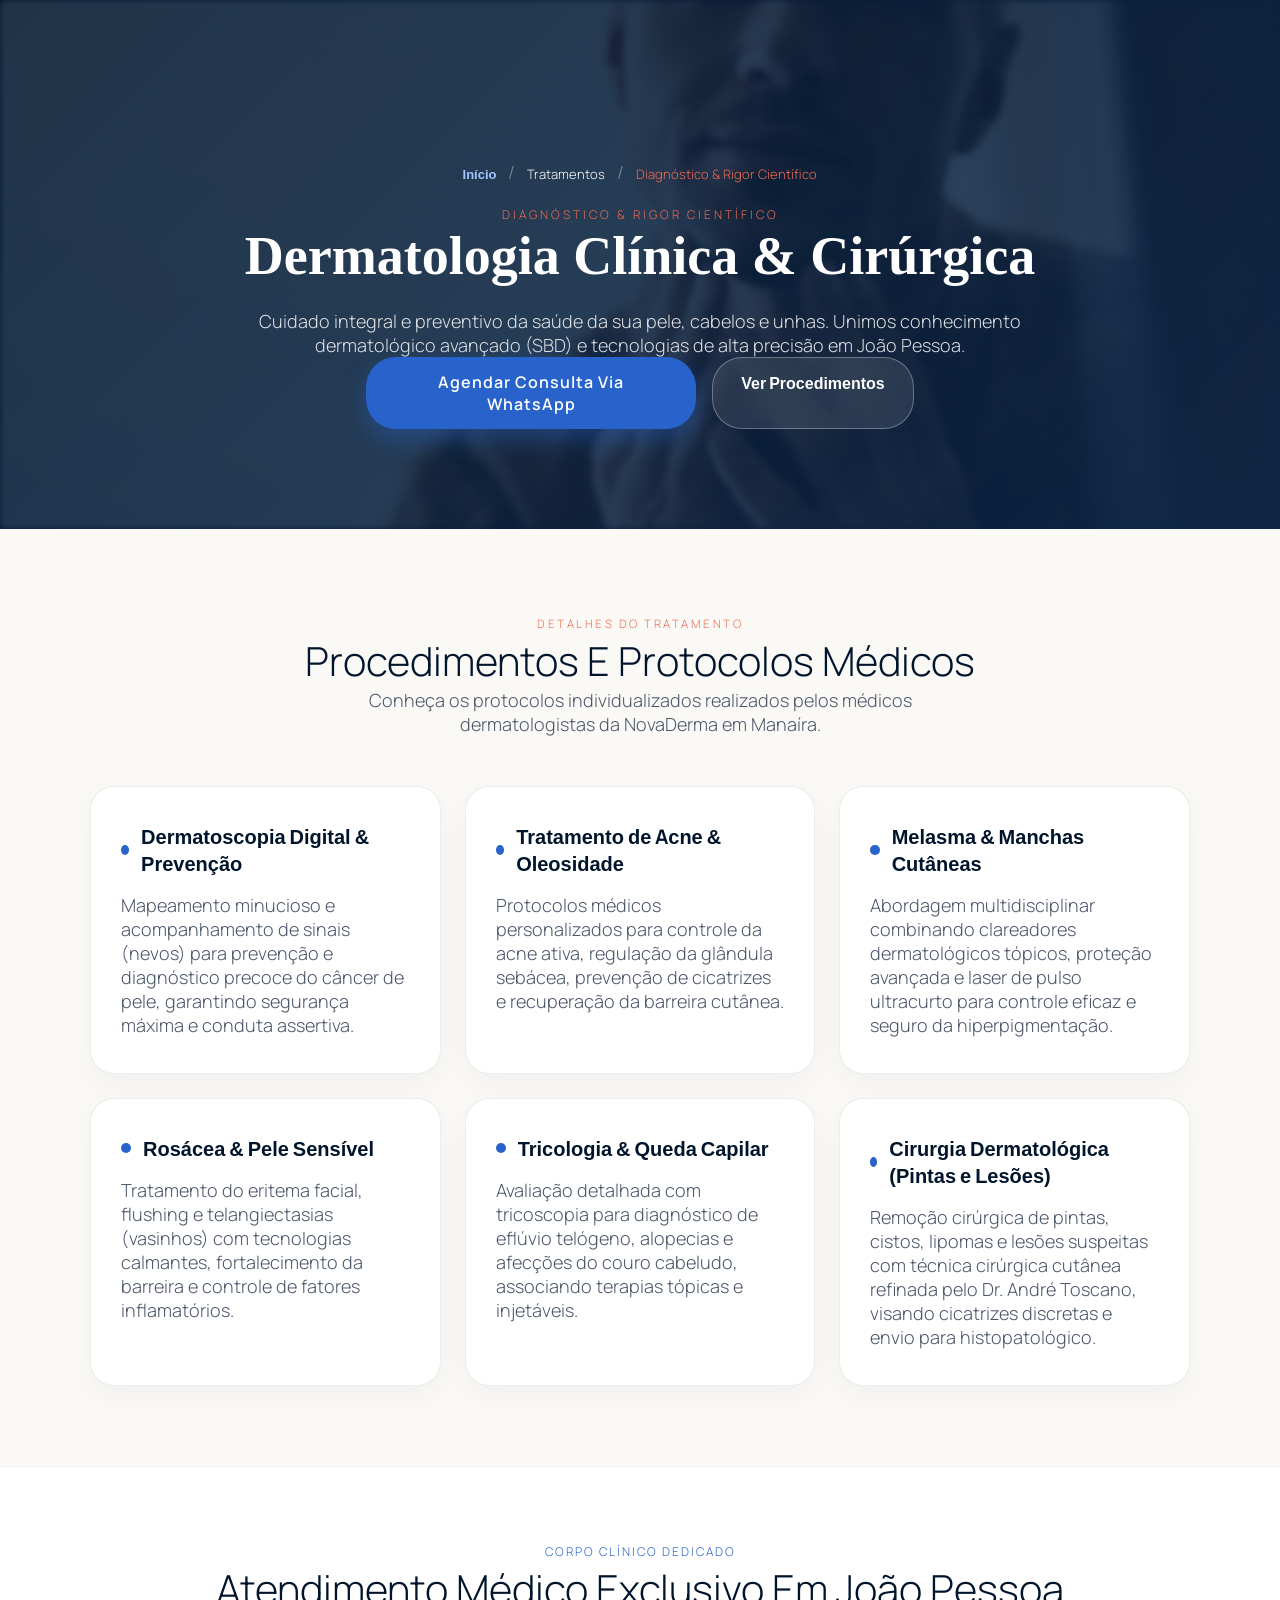
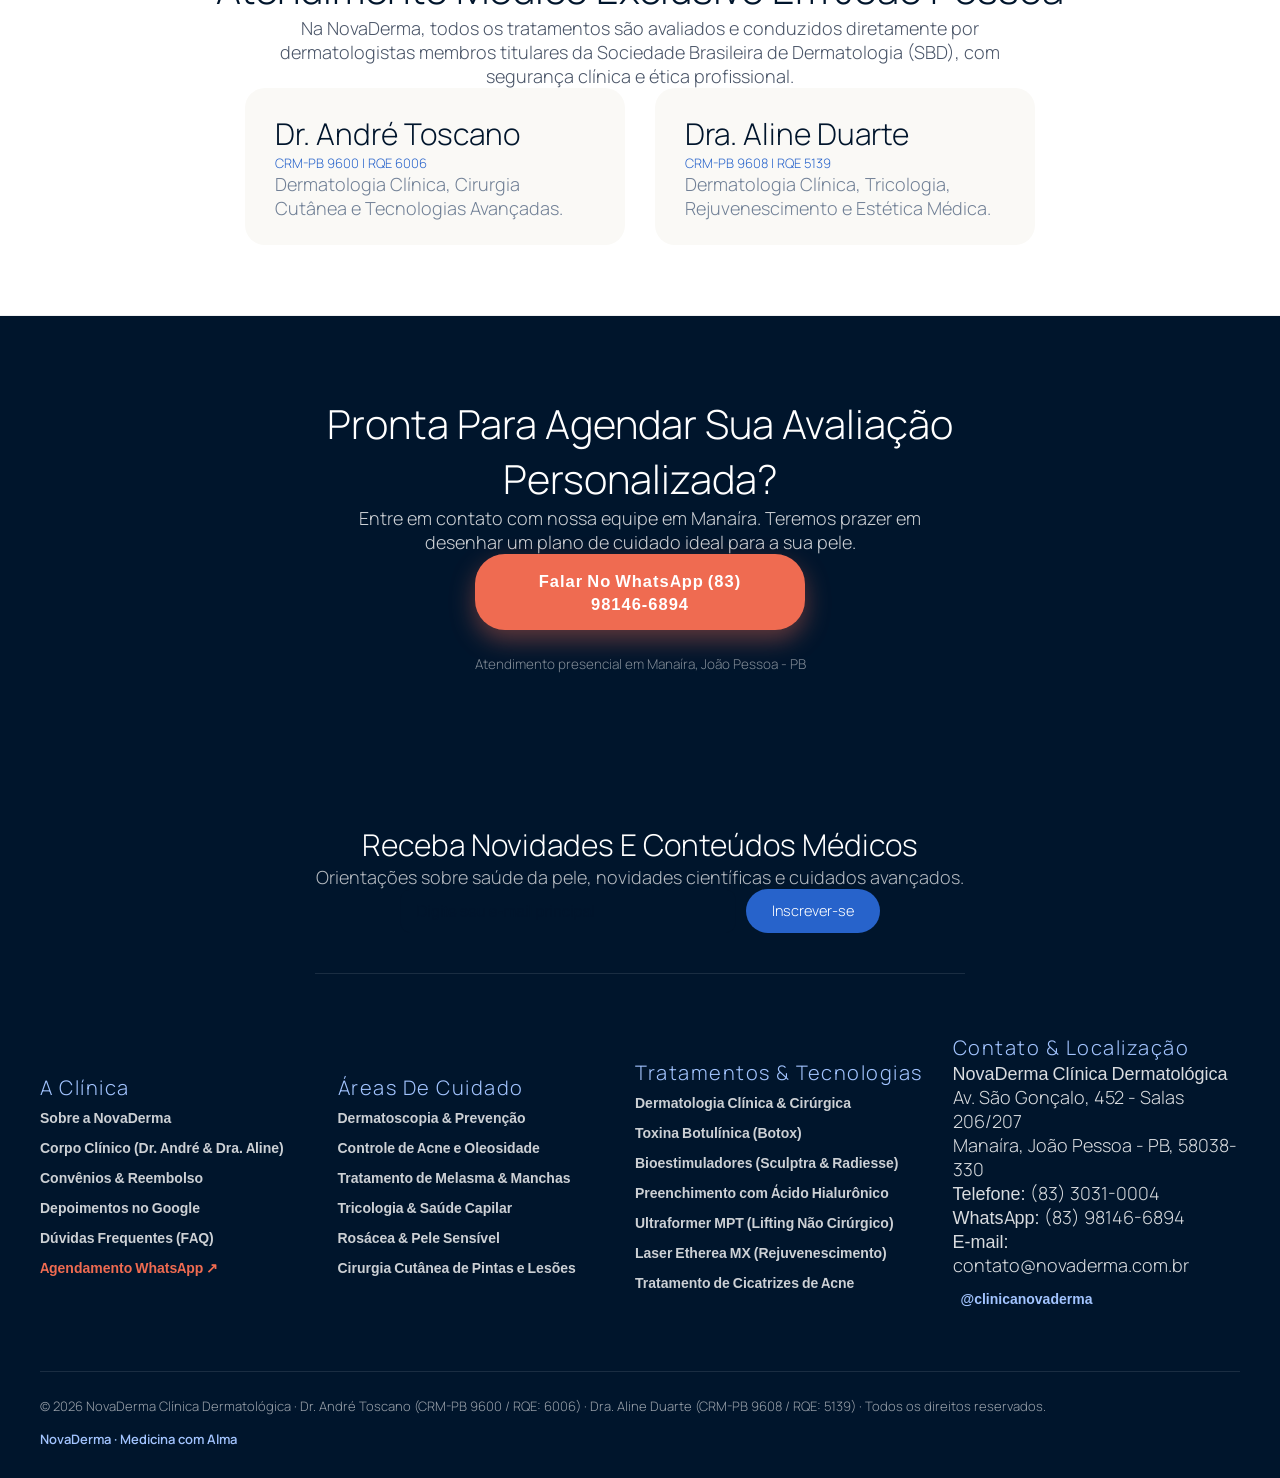
==== dermatologia-clinica.html @ 15fd7406 "feat: redesign completo NovaDerma luxo - mobile iOS/Android, multi-paginas e correcao total de links" ====
<!DOCTYPE html>
<html lang="pt-br">
<!DOCTYPE html>
<html lang="en"><head>
<meta charset="utf-8"/>
<title>NovaDerma | Clínica Dermatológica em João Pessoa - PB</title>
<link href="images/novaderma_logo.svg" rel="shortcut icon"/>
<meta content="NovaDerma Clínica Dermatológica em Manaíra, João Pessoa - PB. Dr. André Toscano e Dra. Aline Duarte (SBD). Tecnologias padrão ouro, Ultraformer MPT, Laser Etherea MX e dermatologia personalizada." name="description"/>
<link href="css/css2.bin" rel="stylesheet"/>
<link href="css/slick.css" rel="stylesheet" type="text/css"/>
<meta content="width=device-width, initial-scale=1" name="viewport"/>
<script src="js/jquery-1.11.2.js"></script>
<script>hsjQuery = window['jQuery'];</script>
<meta content="NovaDerma Clínica Dermatológica em Manaíra, João Pessoa - PB. Dr. André Toscano e Dra. Aline Duarte (SBD). Tecnologias padrão ouro, Ultraformer MPT, Laser Etherea MX e dermatologia personalizada." property="og:description"/>
<meta content="NovaDerma | Clínica Dermatológica em João Pessoa - PB" property="og:title"/>
<meta content="NovaDerma Clínica Dermatológica em Manaíra, João Pessoa - PB. Dr. André Toscano e Dra. Aline Duarte (SBD). Tecnologias padrão ouro, Ultraformer MPT, Laser Etherea MX e dermatologia personalizada." name="twitter:description"/>
<meta content="NovaDerma | Clínica Dermatológica em João Pessoa - PB" name="twitter:title"/>
<style>
a.cta_button{-moz-box-sizing:content-box !important;-webkit-box-sizing:content-box !important;box-sizing:content-box !important;vertical-align:middle}.hs-breadcrumb-menu{list-style-type:none;margin:0px 0px 0px 0px;padding:0px 0px 0px 0px}.hs-breadcrumb-menu-item{float:left;padding:10px 0px 10px 10px}.hs-breadcrumb-menu-divider:before{content:'›';padding-left:10px}.hs-featured-image-link{border:0}.hs-featured-image{float:right;margin:0 0 20px 20px;max-width:50%}@media (max-width: 568px){.hs-featured-image{float:none;margin:0;width:100%;max-width:100%}}.hs-screen-reader-text{clip:rect(1px, 1px, 1px, 1px);height:1px;overflow:hidden;position:absolute !important;width:1px}
</style>
<link href="css/template_main.min.css" rel="stylesheet"/>
<link href="css/template_theme-overrides.min.css" rel="stylesheet"/>
<link href="css/module_custom-header.css" rel="stylesheet"/>
<style>
  .header:not(.header--full) .header__row { max-width: 1240px; margin: 0 auto; width: 100%; }
  .mega-menu:not(.menu--full) .mega-menu__row { max-width: 1240px; margin: 0 auto; width: 100%; }

  .header { background:#00152C;}
  .header .header__container {  } 
   .header .header__logo {  }
  
  .header .header__primary .primary-nav > li > a { color: ;  }
  .header .header__primary .primary-nav > li:hover > a { color: #A2C4FF; }
  .header .header__primary .primary-nav > li > a + i { color: ; }
  .header .header__primary .primary-nav > li:hover > a + i { color: #A2C4FF; }
  
  
  .header .header__primary .primary-nav {
    
    
  }
  
  
  
  
  
  
  .header .header__primary .primary-nav > li > .hs-menu-children-wrapper > li > a { color: ;  }
  .header .header__primary .primary-nav > li > .hs-menu-children-wrapper > li:hover > a { background-color: ; color: ; }
  .header .header__primary .primary-nav > li > .hs-menu-children-wrapper > li > a + i { color: ; }
  .header .header__primary .primary-nav > li > .hs-menu-children-wrapper > li:hover > a + i { color: ; }
  
  
  .header .header__primary .primary-nav > li > .hs-menu-children-wrapper {
    
    
  }
  
  .header .header__primary .primary-nav > li > .hs-menu-children-wrapper { background:#00152C;}
  .header .header__primary .primary-nav > li > .hs-menu-children-wrapper > li > a {  }

  
  .header.menu--mega .header__primary .primary-nav > li > ul > li > a { color: ;  }
  .header.menu--mega .header__primary .primary-nav > li > ul > li:hover > a { background-color: ; color: ; }
  .header.menu--mega .header__primary .primary-nav > li > ul > li > a + i { color: ; }
  .header.menu--mega .header__primary .primary-nav > li > ul > li:hover > a + i { color: ; }
  
  
  .header.menu--mega .header__primary .primary-nav > li > ul {
    
    
  }
  
  
  .header.menu--mega .header__primary .primary-nav > li > ul > li > a {  }



  @media screen and (min-width: 1100px) {
    .header__nav--primary .primary-nav > .button-wrap:not(:last-child) { margin-right: 1em; }
    .header__nav--primary-wrap:not(.active) .mega-menu__level.level--1 {
      position: absolute;
      top: 100%;
      left: 0;
      width: 100%;
      background-color: ;
      align-items: center;
      box-shadow: 0px 0px 5px rgb(0 0 0 / 15%);
      flex-wrap: wrap;
      justify-content: flex-start;
    }
    .mega-menu__level.level--1 li { height: 100%; position: relative; }
    .header__nav--primary-wrap:not(.active) .display--default .mega-menu__level.level--1 > * { width: 25%; }
    .header__nav--primary-wrap:not(.active) .display--stacked .mega-menu__level.level--1 > * { width: 16.6666%; }
    .display--default .mega-menu__level.level--1 > li:before {
      content: '';
      position: absolute;
      top: -15%;
      left: 0;
      width: 100%;
      height: 130%;
      background-color: var(--primary-color);
      opacity: 0;
      z-index: 0;
      transition: all .5s ease-in-out;
      overflow: hidden;
    }
    .mega-menu__level.level--1 > li:hover:before { opacity: 1; }
    .header.menu--mega .mega-menu__level.level--1 > * { padding: 20px; }
    .header.menu--mega .mega-menu__level.level--1 > *:first-child { padding: 0; }
    .menu--mega .display--stacked > ul > li > ul { display: block; max-height: 1000px; }
    .menu--mega .primary-nav img { max-width: 90px; width: 100%; height: auto; }
    .menu--mega .display--default li { text-align:center; }
    .menu--mega .level--1 > a:first-child { text-align: center; align-self: stretch; }
    .menu--mega .level--1 > a:first-child > li { background-color: var(--primary-color); padding: 1em; display: flex; width: 100%; height: 100%; align-items: center; justify-content: center; }
    .menu--mega.header--light .level--1 > a:first-child > li * { color: var(--light-color); }
    .menu--mega.header--dark .level--1 > a:first-child > li *, .menu--mega.header--dark .level--1 > a:first-child > li img { color: var(--light-color); transition: all .5s ease-in-out; }
    .menu--mega.header--light .level--1 > a:first-child > li:hover * { color: var(--dark-color); }
    .menu--mega.header--dark .level--1 > a:first-child > li:hover * { color: var(--light-color); }
    .menu--mega .level--1 > a:first-child > li:hover img { filter: invert(1); }
    .menu--mega .level--1 > li > a p { margin-bottom: .25em; }
    .menu--mega .display--default .level--1 > li:hover > a p { color: var(--light-color); }
    .menu--mega .display--default .level--1 > li > ul > li > a p { color: var(--light-color); }
    .menu--mega .display--stacked .level--1 > li > a p { color: var(--primary-color); }
    .menu--mega .display--stacked .level--1 > li > ul > li > a p { color: var(--light-color); }
    .menu--mega .display--stacked ul > li { text-align:left; }
    .menu--mega .display--stacked ul > li:not(:first-child) { align-self: flex-start; }
    .menu--mega .level--1 > li > a span img { padding-right: 1em; height: 100%; }
    .menu--mega .level--1 > li > a > span, .menu--mega .level--1 > li > a:not(:first-child) { display: flex; align-items: center; justify-content: flex-start; }
    .menu--mega .level--1 > li > a > span > span { justify-content: flex-start; align-items: flex-start; flex-direction: column; }
    .menu--mega .level--1 > li > a .menu-text * { text-align: left; }
    .menu--mega .level--1 > li > a .menu-text span p { text-transform: capitalize; font-size: .9em; opacity: .5; transition: all .5s ease-in-out; }
    .menu--mega .level--1 > li > a:hover .menu-text span p { opacity: 1; }
    .menu--mega .display--stacked ul > li > ul > li p { text-transform: capitalize; transition: all .5s ease-in-out; color: var(--light-color); }
    .menu--mega .display--stacked ul > li > ul > li a:hover p { opacity: 1; color: var(--primary-color); }
    .primary-nav ul { height: auto; max-height: 0; overflow:hidden; transition: all .5s ease-in-out; flex-wrap:nowrap; }
    .menu--mega .primary-nav ul { padding: 0; }
    .primary-nav > .has-children:hover a:after { opacity: 1; transform: translateY(0); }
    .primary-nav > .has-children > a:after {
      position: absolute;
      top: calc(100% + 2em);
      left: calc(50% - 1em);
      content: '';
      width: 0;
      height: 0;
      border-left: 1em solid transparent;
      border-right: 1em solid transparent;
      border-top: 1em solid;
      opacity: 0;
      transform: translateY(-1em);
      z-index: 99;
      transition: all .25s ease-in-out;
    }
    .header--logo--center .header__row { justify-content: center; }
  }
  .menu--mega ul li img { max-width: 50px; height: auto; }
  @media screen and (max-width: 1240px) { .header__row { padding-left: 15px; padding-right: 15px; } }
  @media screen and (max-width: 1100px) {
    .header .fa-bars { display: block; }
    .header:not(.menu--mega) .header__nav--primary-wrap { display: none; }
    .header.active .header__nav--primary-wrap { display: block; }
    .header .header__row i.fa-close { display: none; }
    .header.active .header__row i.fa-bars { display: none; }
    .header.active i.fa-close { display: block; color: var(--primary-color); }
    .menu--mega:not(.active) .mega-menu__level, .menu--mega:not(.active) .header__nav--primary-wrap {
      display: none;
    }
    .menu--mega.active .mega-menu__level, .menu--mega.active .header__nav--primary-wrap {
      display: block;
    }
    .header.active .header__primary .header__row {
      background-color: var(--dark-color);
      position: fixed;
      top: 0;
      left: 0;
      width: 100%;
      height: 100%;
      overflow: scroll;
    }
    .header.active .header__primary .header__row {
      flex-direction: column;
      padding: 140px 10vw 5vw 10vw;
    }
    .header.active .header__nav--primary {
      padding: 0;
    }
    .header.active .header__primary .header__row ul {
      flex-direction: column;
      justify-content: flex-start;
      align-items: flex-start;
    }
    .header.active .header__primary .header__row .header__col--logo {
      position: absolute;
      top: 30px;
      left: 100px;
    }
    .menu--mega.active .header__primary .primary-nav > li:not(.has-children) ul {
      display: none;
    }
    .header--dark.menu--mega.active .primary-nav img {
      filter: brightness(0)invert(1);
      padding: 10px;
    }
    .menu--mega.active .header__primary .primary-nav .display--default > ul > li > a > span {
      display: flex;
      align-items: center;
      justify-content: flex-start;
    }
    .header__secondary .secondary-nav { 
      justify-content: center;
    }
    .primary-nav > .has-children > ul {
      height: auto;
      max-height: 0;
      overflow: hidden;
      transition: all .5s ease-in-out;
    }
    .primary-nav > .has-children:hover > ul {
      max-height: 1000000px;
    }
    .mega-menu__level > * + * {
      margin-top: 1em;
    }
  }
  
  :root {
    
    --hero_top_padding: 80px;
    
  }
</style>
<link href="css/module_cell-section.min.css" rel="stylesheet"/>
<style>
    .dnd_area-module-2__scope {
      
        padding-top: 200px;
padding-right: 20px;
padding-bottom: 125px;
padding-left: 20px;
margin-top: 0px;
      
      ;
      
      
      overflow:hidden; z-index: 1;
    }
    .dnd_area-module-2__scope div[class$='__small-title'] h5 { margin-bottom: 1.5em !important; text-transform: uppercase; font-size: 18px; letter-spacing: 1px; margin-bottom: 5px; }
    .dnd_area-module-2__scope div[class$='__container'] { max-width:1240px; margin-left: auto; margin-right: auto; align-items: center; }
    .dnd_area-module-2__scope div[class$='__row'] { align-items: center; justify-content: center; }
    .dnd_area-module-2__scope div[class$='__col'] {  }
    @media screen and (max-width: 1240px) { 
      .dnd_area-module-2__scope .scope__col { padding: 0 15px; }
    }
    .dnd_area-module-2__scope div[class$='__background'] {
      
      background-image:url();
      
      
    } 
    
      .dnd_area-module-2__scope div[class$='__overlay'] {
        background-color: rgba(255, 255, 255, 60%);
        
      } 
    
    
    .dnd_area-module-2__scope h1, .dnd_area-module-2__scope h2, .dnd_area-module-2__scope h3, .dnd_area-module-2__scope h4 {  } 
    .dnd_area-module-2__scope .scope__content, .dnd_area-module-2__scope .scope__content p, .dnd_area-module-2__scope .scope__content li, .dnd_area-module-2__scope .scope__content div {  } 
    .dnd_area-module-2__scope div[class$="__small-title"] h5 { color: #FFFFFF; } 
    .dnd_area-module-2__scope div[class$='__form'] form {
      background-color: ;
      
      
      
      
      
      
    }
    
    .dnd_area-module-2__scope div[class$='__form'] h1, .dnd_area-module-2__scope div[class$='__form'] h2, .dnd_area-module-2__scope div[class$='__form'] h3, .dnd_area-module-2__scope div[class$='__form'] h4 {  }
    .dnd_area-module-2__scope div[class$='__form'] p, .dnd_area-module-2__scope div[class$='__form'] li {  } 
    .dnd_area-module-2__scope div[class$='__form'] label {  }
    .dnd_area-module-2__scope div[class$='__form'] input {  } 
    
     
      .dnd_area-module-2__scope a.button--primary {
        
        
        
        
        background-color: ;
      }
      .dnd_area-module-2__scope a.button--primary:hover {
        
        
        background-color: ;
      }
     
    
    
    @media screen and (min-width: 768px) {
      .dnd_area-module-2__scope.section-layout--left div[class$='__row']:first-child > div:first-child, .dnd_area-module-2__scope.section-layout--right div[class$='__row']:first-child > div:first-child { width: calc(100% - 10px);  }
      .dnd_area-module-2__scope.section-layout--left div[class$='__row']:first-child > div:nth-child(2), .dnd_area-module-2__scope.section-layout--right div[class$='__row']:first-child > div:nth-child(2) { width: calc(100% - 10px);  }
      
      
        .dnd_area-module-2__scope.section-layout--below div[class$='__row'] > div:first-child { margin-bottom: 20px; }
        div[class$='__row'] { display: flex; flex-wrap: nowrap; width:100%; }
        .section-layout--below div[class$='__row'] { flex-direction: column; }
        .section-layout--above div[class$='__row'] { flex-direction: column-reverse; }
        .section-layout--left div[class$='__row'] { flex-direction: row-reverse; }
        .section-layout--right div[class$='__row'] { flex-direction: row; }
        .dnd_area-module-2__scope.section-layout--above div[class$='__row'] > div:first-child { margin-top: 20px; }
        .dnd_area-module-2__scope.section-layout--left div[class$='__row'] > div:first-child { margin-left: 20px; }
        .dnd_area-module-2__scope.section-layout--right div[class$='__row'] > div:first-child { margin-right: 20px; }
      
    }
    @media screen and (max-width: 767px) {
      .dnd_area-module-2__scope.section-layout--above div[class$='__row'] > div:first-child { margin-top: 10px; }
      .dnd_area-module-2__scope.section-layout--below div[class$='__row'] > div:first-child { margin-bottom: 10px; }
      .dnd_area-module-2__scope.section-layout--below.mobile-reverse div[class$='__row']:first-child > div:first-child { margin-bottom: 10px; }
      .dnd_area-module-2__scope.section-layout--above.mobile-reverse div[class$='__row']:first-child > div:first-child { margin-top: 10px; }
      .dnd_area-module-2__scope.section-layout--right div[class$='__row'] > div:first-child { margin-bottom: 10px; }
      .dnd_area-module-2__scope.section-layout--left div[class$='__row'] > div:first-child { margin-bottom: 10px; }
      .dnd_area-module-2__scope .blocks--hover--colorize { display: flex; flex-direction: column; }
      .dnd_area-module-2__scope .col--featured:not(.featured--blocks) { text-align: center; }
    }
    
    
      .dnd_area-module-2__scope.scale-text h1 { font-size: px; }
      @media screen and (min-width: 320px) { .dnd_area-module-2__scope.scale-text h1 { font-size: calc(px + (90 - ) * ((100vw - 320px) / (1600 - 320))); } }
      @media screen and (min-width: 1600px) { .dnd_area-module-2__scope.scale-text h1 { font-size: 90px; } }
    
    
    .dnd_area-module-2__scope div[class$='__cta'] {  } 
    @media screen and (max-width: 767px) { .dnd_area-module-2 div:not(div[class$='__container']) { padding: 0 !important; } }
    
     
    
    
    
      
        .dnd_area-module-2__scope .button.button--primary,
        .dnd_area-module-2__scope .hs-button.button--primary {
          color: var(--button_primary_color);
          border-color: var(--button_primary_border-color);
          background-color: var(--button_primary_background-color) !important;
        }
        .dnd_area-module-2__scope .button.button--primary:hover,
        .dnd_area-module-2__scope .hs-button.button--primary:hover {
          color: var(--button_primary-hover_color);
          border-color: var(--button_primary-hover_border-color);
          background-color: var(--button_primary-hover_background-color) !important;
        }
      
    
    
    
    
    @media screen and (min-width:768px) {
      .dnd_area-module-2__scope .col--featured { width: 100%; }
    }
    
    
    @media screen and (min-width:768px) {
      .dnd_area-module-2__scope .col--content { width: 100%;  }
      .dnd_area-module-2__scope .col--featured { width: 100%;  }
    }
    
  </style>
<link href="css/module_interactive-cards.min.css" rel="stylesheet"/>
<style>
  .interactive-cards-module {
    
  }

  .interactive-card .card-overlay {
    
    background-color: rgba(0, 21, 44, 1.0);
    
  }

  .interactive-card .card-name {
    
    background-color: transparent;
    
    
    color: rgba(0, 21, 44, 1.0);
    
  }

  

  .interactive-card .card-link {
    
    color: rgba(255, 255, 255, 1.0);
    
  }
</style>
<style>
    .module_17501083528934__scope {
      
        padding-top: 40px;
padding-bottom: 80px;
      
      ;
      
      
      overflow:hidden; z-index: 1;
    }
    
    .module_17501083528934__scope div[class$='__container'] { max-width:1240px; margin-left: auto; margin-right: auto; align-items: flex-end; }
    .module_17501083528934__scope div[class$='__row'] { align-items: flex-end; justify-content: center; }
    .module_17501083528934__scope div[class$='__col'] {  }
    @media screen and (max-width: 1240px) { 
      .module_17501083528934__scope .scope__col { padding: 0 15px; }
    }
    .module_17501083528934__scope div[class$='__background'] {
      
      background-image: url('https://novaderma.com.br/hubfs/shino-bay-background-9.jpg');
background-size: cover;
background-position: center center;

      
      
    } 
    
    
    .module_17501083528934__scope h1, .module_17501083528934__scope h2, .module_17501083528934__scope h3, .module_17501083528934__scope h4 {  } 
    .module_17501083528934__scope .scope__content, .module_17501083528934__scope .scope__content p, .module_17501083528934__scope .scope__content li, .module_17501083528934__scope .scope__content div {  } 
    .module_17501083528934__scope div[class$="__small-title"] h5 {  } 
    .module_17501083528934__scope div[class$='__form'] form {
      background-color: ;
      
      
      
      
      
      
    }
    
    .module_17501083528934__scope div[class$='__form'] h1, .module_17501083528934__scope div[class$='__form'] h2, .module_17501083528934__scope div[class$='__form'] h3, .module_17501083528934__scope div[class$='__form'] h4 {  }
    .module_17501083528934__scope div[class$='__form'] p, .module_17501083528934__scope div[class$='__form'] li {  } 
    .module_17501083528934__scope div[class$='__form'] label {  }
    .module_17501083528934__scope div[class$='__form'] input {  } 
    
     
    
    
    @media screen and (min-width: 768px) {
      .module_17501083528934__scope.section-layout--left div[class$='__row']:first-child > div:first-child, .module_17501083528934__scope.section-layout--right div[class$='__row']:first-child > div:first-child { width: calc(100% - 25px);  }
      .module_17501083528934__scope.section-layout--left div[class$='__row']:first-child > div:nth-child(2), .module_17501083528934__scope.section-layout--right div[class$='__row']:first-child > div:nth-child(2) { width: calc(70% - 25px);  }
      
      
        .module_17501083528934__scope.section-layout--below div[class$='__row'] > div:first-child { margin-bottom: 50px; }
        div[class$='__row'] { display: flex; flex-wrap: nowrap; width:100%; }
        .section-layout--below div[class$='__row'] { flex-direction: column; }
        .section-layout--above div[class$='__row'] { flex-direction: column-reverse; }
        .section-layout--left div[class$='__row'] { flex-direction: row-reverse; }
        .section-layout--right div[class$='__row'] { flex-direction: row; }
        .module_17501083528934__scope.section-layout--above div[class$='__row'] > div:first-child { margin-top: 50px; }
        .module_17501083528934__scope.section-layout--left div[class$='__row'] > div:first-child { margin-left: 50px; }
        .module_17501083528934__scope.section-layout--right div[class$='__row'] > div:first-child { margin-right: 50px; }
      
    }
    @media screen and (max-width: 767px) {
      .module_17501083528934__scope.section-layout--above div[class$='__row'] > div:first-child { margin-top: 25px; }
      .module_17501083528934__scope.section-layout--below div[class$='__row'] > div:first-child { margin-bottom: 25px; }
      .module_17501083528934__scope.section-layout--below.mobile-reverse div[class$='__row']:first-child > div:first-child { margin-bottom: 25px; }
      .module_17501083528934__scope.section-layout--above.mobile-reverse div[class$='__row']:first-child > div:first-child { margin-top: 25px; }
      .module_17501083528934__scope.section-layout--right div[class$='__row'] > div:first-child { margin-bottom: 25px; }
      .module_17501083528934__scope.section-layout--left div[class$='__row'] > div:first-child { margin-bottom: 25px; }
      .module_17501083528934__scope .blocks--hover--colorize { display: flex; flex-direction: column; }
      .module_17501083528934__scope .col--featured:not(.featured--blocks) { text-align: center; }
    }
    
    
      .module_17501083528934__scope.scale-text h1 { font-size: px; }
      @media screen and (min-width: 320px) { .module_17501083528934__scope.scale-text h1 { font-size: calc(px + (90 - ) * ((100vw - 320px) / (1600 - 320))); } }
      @media screen and (min-width: 1600px) { .module_17501083528934__scope.scale-text h1 { font-size: 90px; } }
    
    
      .module_17501083528934__scope.section-parallax--css div[class$="__background"] { background-attachment: fixed; background-position: center center; }
    
    .module_17501083528934__scope div[class$='__cta'] {  } 
    @media screen and (max-width: 767px) { .module_17501083528934 div:not(div[class$='__container']) { padding: 0 !important; } }
    
    
    @media screen and (min-width:768px) {
      .module_17501083528934__scope .col--featured { width: 70%; }
    }
    
    
    @media screen and (min-width:768px) {
      .module_17501083528934__scope .col--content { width: 100%;  }
      .module_17501083528934__scope .col--featured { width: 70%;  }
    }
    
  </style>
<style>
    .module_17619403674644__scope {
      
        padding-top: 40px;
padding-bottom: 80px;
      
      ;
      
      
      overflow-x:clip; overflow-y:visible; z-index: 99;
    }
    
    .module_17619403674644__scope div[class$='__container'] { max-width:1240px; margin-left: auto; margin-right: auto; align-items: flex-end; }
    .module_17619403674644__scope div[class$='__row'] { align-items: flex-end; justify-content: center; }
    .module_17619403674644__scope div[class$='__col'] {  }
    @media screen and (max-width: 1240px) { 
      .module_17619403674644__scope .scope__col { padding: 0 15px; }
    }
    .module_17619403674644__scope div[class$='__background'] {
      
      background-image: url('https://novaderma.com.br/hubfs/shino-bay-background-9.jpg');
background-size: cover;
background-position: center center;

      
      
    } 
    
    
    .module_17619403674644__scope h1, .module_17619403674644__scope h2, .module_17619403674644__scope h3, .module_17619403674644__scope h4 {  } 
    .module_17619403674644__scope .scope__content, .module_17619403674644__scope .scope__content p, .module_17619403674644__scope .scope__content li, .module_17619403674644__scope .scope__content div {  } 
    .module_17619403674644__scope div[class$="__small-title"] h5 {  } 
    .module_17619403674644__scope div[class$='__form'] form {
      background-color: ;
      
      
      
      
      
      
    }
    
    .module_17619403674644__scope div[class$='__form'] h1, .module_17619403674644__scope div[class$='__form'] h2, .module_17619403674644__scope div[class$='__form'] h3, .module_17619403674644__scope div[class$='__form'] h4 {  }
    .module_17619403674644__scope div[class$='__form'] p, .module_17619403674644__scope div[class$='__form'] li {  } 
    .module_17619403674644__scope div[class$='__form'] label {  }
    .module_17619403674644__scope div[class$='__form'] input {  } 
    
     
    
    
    @media screen and (min-width: 768px) {
      .module_17619403674644__scope.section-layout--left div[class$='__row']:first-child > div:first-child, .module_17619403674644__scope.section-layout--right div[class$='__row']:first-child > div:first-child { width: calc(100% - 25px);  }
      .module_17619403674644__scope.section-layout--left div[class$='__row']:first-child > div:nth-child(2), .module_17619403674644__scope.section-layout--right div[class$='__row']:first-child > div:nth-child(2) { width: calc(70% - 25px);  }
      
      
        .module_17619403674644__scope.section-layout--below div[class$='__row'] > div:first-child { margin-bottom: 50px; }
        div[class$='__row'] { display: flex; flex-wrap: nowrap; width:100%; }
        .section-layout--below div[class$='__row'] { flex-direction: column; }
        .section-layout--above div[class$='__row'] { flex-direction: column-reverse; }
        .section-layout--left div[class$='__row'] { flex-direction: row-reverse; }
        .section-layout--right div[class$='__row'] { flex-direction: row; }
        .module_17619403674644__scope.section-layout--above div[class$='__row'] > div:first-child { margin-top: 50px; }
        .module_17619403674644__scope.section-layout--left div[class$='__row'] > div:first-child { margin-left: 50px; }
        .module_17619403674644__scope.section-layout--right div[class$='__row'] > div:first-child { margin-right: 50px; }
      
    }
    @media screen and (max-width: 767px) {
      .module_17619403674644__scope.section-layout--above div[class$='__row'] > div:first-child { margin-top: 25px; }
      .module_17619403674644__scope.section-layout--below div[class$='__row'] > div:first-child { margin-bottom: 25px; }
      .module_17619403674644__scope.section-layout--below.mobile-reverse div[class$='__row']:first-child > div:first-child { margin-bottom: 25px; }
      .module_17619403674644__scope.section-layout--above.mobile-reverse div[class$='__row']:first-child > div:first-child { margin-top: 25px; }
      .module_17619403674644__scope.section-layout--right div[class$='__row'] > div:first-child { margin-bottom: 25px; }
      .module_17619403674644__scope.section-layout--left div[class$='__row'] > div:first-child { margin-bottom: 25px; }
      .module_17619403674644__scope .blocks--hover--colorize { display: flex; flex-direction: column; }
      .module_17619403674644__scope .col--featured:not(.featured--blocks) { text-align: center; }
    }
    
    
      .module_17619403674644__scope.scale-text h1 { font-size: px; }
      @media screen and (min-width: 320px) { .module_17619403674644__scope.scale-text h1 { font-size: calc(px + (90 - ) * ((100vw - 320px) / (1600 - 320))); } }
      @media screen and (min-width: 1600px) { .module_17619403674644__scope.scale-text h1 { font-size: 90px; } }
    
    
      .module_17619403674644__scope.section-parallax--css div[class$="__background"] { background-attachment: fixed; background-position: center center; }
    
    .module_17619403674644__scope div[class$='__cta'] {  } 
    @media screen and (max-width: 767px) { .module_17619403674644 div:not(div[class$='__container']) { padding: 0 !important; } }
    
    
    @media screen and (min-width:768px) {
      .module_17619403674644__scope .col--featured { width: 70%; }
    }
    
    
    @media screen and (min-width:768px) {
      .module_17619403674644__scope .col--content { width: 100%;  }
      .module_17619403674644__scope .col--featured { width: 70%;  }
    }
    
  </style>
<style>
    .widget_1749499262729__scope {
      
        padding-top: 0px;
padding-bottom: 0px;
      
      text-align: CENTER;
      
      
      overflow:hidden; z-index: 1;
    }
    
    .widget_1749499262729__scope div[class$='__container'] { max-width:1240px; margin-left: auto; margin-right: auto; align-items: center; }
    .widget_1749499262729__scope div[class$='__row'] { align-items: center; justify-content: center; }
    .widget_1749499262729__scope div[class$='__col'] {  }
    @media screen and (max-width: 1240px) { 
      .widget_1749499262729__scope .scope__col { padding: 0 15px; }
    }
    .widget_1749499262729__scope div[class$='__background'] {
      background-color: ;
      background-image:url();
      
      
    } 
    
    
    .widget_1749499262729__scope h1, .widget_1749499262729__scope h2, .widget_1749499262729__scope h3, .widget_1749499262729__scope h4 { color: #a2c4ff; } 
    .widget_1749499262729__scope .scope__content, .widget_1749499262729__scope .scope__content p, .widget_1749499262729__scope .scope__content li, .widget_1749499262729__scope .scope__content div { color: #FFFFFF; } 
    .widget_1749499262729__scope div[class$="__small-title"] h5 {  } 
    .widget_1749499262729__scope div[class$='__form'] form {
      background-color: ;
      
      
      
      
      
      
    }
    
    .widget_1749499262729__scope div[class$='__form'] h1, .widget_1749499262729__scope div[class$='__form'] h2, .widget_1749499262729__scope div[class$='__form'] h3, .widget_1749499262729__scope div[class$='__form'] h4 {  }
    .widget_1749499262729__scope div[class$='__form'] p, .widget_1749499262729__scope div[class$='__form'] li {  } 
    .widget_1749499262729__scope div[class$='__form'] label {  }
    .widget_1749499262729__scope div[class$='__form'] input {  } 
    
     
    
    
    @media screen and (min-width: 768px) {
      .widget_1749499262729__scope.section-layout--left div[class$='__row']:first-child > div:first-child, .widget_1749499262729__scope.section-layout--right div[class$='__row']:first-child > div:first-child { width: calc(100% - 0px);  }
      .widget_1749499262729__scope.section-layout--left div[class$='__row']:first-child > div:nth-child(2), .widget_1749499262729__scope.section-layout--right div[class$='__row']:first-child > div:nth-child(2) { width: calc(100% - 0px);  }
      
      
        .widget_1749499262729__scope.section-layout--below div[class$='__row'] > div:first-child { margin-bottom: 0px; }
        div[class$='__row'] { display: flex; flex-wrap: nowrap; width:100%; }
        .section-layout--below div[class$='__row'] { flex-direction: column; }
        .section-layout--above div[class$='__row'] { flex-direction: column-reverse; }
        .section-layout--left div[class$='__row'] { flex-direction: row-reverse; }
        .section-layout--right div[class$='__row'] { flex-direction: row; }
        .widget_1749499262729__scope.section-layout--above div[class$='__row'] > div:first-child { margin-top: 0px; }
        .widget_1749499262729__scope.section-layout--left div[class$='__row'] > div:first-child { margin-left: 0px; }
        .widget_1749499262729__scope.section-layout--right div[class$='__row'] > div:first-child { margin-right: 0px; }
      
    }
    @media screen and (max-width: 767px) {
      .widget_1749499262729__scope.section-layout--above div[class$='__row'] > div:first-child { margin-top: 0px; }
      .widget_1749499262729__scope.section-layout--below div[class$='__row'] > div:first-child { margin-bottom: 0px; }
      .widget_1749499262729__scope.section-layout--below.mobile-reverse div[class$='__row']:first-child > div:first-child { margin-bottom: 30px; }
      .widget_1749499262729__scope.section-layout--above.mobile-reverse div[class$='__row']:first-child > div:first-child { margin-top: 30px; }
      .widget_1749499262729__scope.section-layout--right div[class$='__row'] > div:first-child { margin-bottom: 30px; }
      .widget_1749499262729__scope.section-layout--left div[class$='__row'] > div:first-child { margin-bottom: 30px; }
      .widget_1749499262729__scope .blocks--hover--colorize { display: flex; flex-direction: column; }
      .widget_1749499262729__scope .col--featured:not(.featured--blocks) { text-align: center; }
    }
    
    
      .widget_1749499262729__scope.scale-text h2 { font-size: px; }
      @media screen and (min-width: 320px) { .widget_1749499262729__scope.scale-text h2 { font-size: calc(px + (90 - ) * ((100vw - 320px) / (1600 - 320))); } }
      @media screen and (min-width: 1600px) { .widget_1749499262729__scope.scale-text h2 { font-size: 90px; } }
    
    
    .widget_1749499262729__scope div[class$='__cta'] { justify-content: center; } 
    @media screen and (max-width: 767px) { .widget_1749499262729 div:not(div[class$='__container']) { padding: 0 !important; } }
    
    
    @media screen and (min-width:768px) {
      .widget_1749499262729__scope .col--featured { width: 100%; }
    }
    
    
    @media screen and (min-width:768px) {
      .widget_1749499262729__scope .col--content { width: 100%;  }
      .widget_1749499262729__scope .col--featured { width: 100%;  }
    }
    
  </style>
<link href="css/module_logo-slider-v2.min.css" rel="stylesheet"/>
<style>
  .widget_1749563223474__image-slider .image-slider__image-wrapper {
    height: 300px;
  }
  
  @media (max-width: 992px) {
    .widget_1749563223474__image-slider .image-slider__image-wrapper {
      height: 250px;
    }
  }
  
  @media (max-width: 768px) {
    .widget_1749563223474__image-slider .image-slider__image-wrapper {
      height: 200px;
    }
  }
</style>
<style>
    .widget_1749565867599__scope {
      
        padding-top: 0px;
padding-bottom: 0px;
      
      ;
      
      
      overflow:hidden; z-index: 1;
    }
    
    .widget_1749565867599__scope div[class$='__container'] { max-width:1240px; margin-left: auto; margin-right: auto; }
    .widget_1749565867599__scope div[class$='__row'] { justify-content: space-between; }
    .widget_1749565867599__scope div[class$='__col'] {  }
    @media screen and (max-width: 1240px) { 
      .widget_1749565867599__scope .scope__col { padding: 0 15px; }
    }
    .widget_1749565867599__scope div[class$='__background'] {
      background-color: ;
      background-image:url();
      
      
    } 
    
    
    .widget_1749565867599__scope h1, .widget_1749565867599__scope h2, .widget_1749565867599__scope h3, .widget_1749565867599__scope h4 { color: #032b59; } 
    .widget_1749565867599__scope .scope__content, .widget_1749565867599__scope .scope__content p, .widget_1749565867599__scope .scope__content li, .widget_1749565867599__scope .scope__content div {  } 
    .widget_1749565867599__scope div[class$="__small-title"] h5 {  } 
    .widget_1749565867599__scope div[class$='__form'] form {
      background-color: ;
      
      
      
      
      
      
    }
    
    .widget_1749565867599__scope div[class$='__form'] h1, .widget_1749565867599__scope div[class$='__form'] h2, .widget_1749565867599__scope div[class$='__form'] h3, .widget_1749565867599__scope div[class$='__form'] h4 {  }
    .widget_1749565867599__scope div[class$='__form'] p, .widget_1749565867599__scope div[class$='__form'] li {  } 
    .widget_1749565867599__scope div[class$='__form'] label {  }
    .widget_1749565867599__scope div[class$='__form'] input {  } 
    
     
    
    
    @media screen and (min-width: 768px) {
      .widget_1749565867599__scope.section-layout--left div[class$='__row']:first-child > div:first-child, .widget_1749565867599__scope.section-layout--right div[class$='__row']:first-child > div:first-child { width: calc(100% - 30px);  }
      .widget_1749565867599__scope.section-layout--left div[class$='__row']:first-child > div:nth-child(2), .widget_1749565867599__scope.section-layout--right div[class$='__row']:first-child > div:nth-child(2) { width: calc(100% - 30px);  }
      
      
    }
    @media screen and (max-width: 767px) {
      .widget_1749565867599__scope.section-layout--above div[class$='__row'] > div:first-child { margin-top: 30px; }
      .widget_1749565867599__scope.section-layout--below div[class$='__row'] > div:first-child { margin-bottom: 30px; }
      .widget_1749565867599__scope.section-layout--below.mobile-reverse div[class$='__row']:first-child > div:first-child { margin-bottom: 30px; }
      .widget_1749565867599__scope.section-layout--above.mobile-reverse div[class$='__row']:first-child > div:first-child { margin-top: 30px; }
      .widget_1749565867599__scope.section-layout--right div[class$='__row'] > div:first-child { margin-bottom: 30px; }
      .widget_1749565867599__scope.section-layout--left div[class$='__row'] > div:first-child { margin-bottom: 30px; }
      .widget_1749565867599__scope .blocks--hover--colorize { display: flex; flex-direction: column; }
      .widget_1749565867599__scope .col--featured:not(.featured--blocks) { text-align: center; }
    }
    
    
      .widget_1749565867599__scope.scale-text h3 { font-size: px; }
      @media screen and (min-width: 320px) { .widget_1749565867599__scope.scale-text h3 { font-size: calc(px + (90 - ) * ((100vw - 320px) / (1600 - 320))); } }
      @media screen and (min-width: 1600px) { .widget_1749565867599__scope.scale-text h3 { font-size: 90px; } }
    
    
    .widget_1749565867599__scope div[class$='__cta'] {  } 
    @media screen and (max-width: 767px) { .widget_1749565867599 div:not(div[class$='__container']) { padding: 0 !important; } }
    
    
    @media screen and (min-width:768px) {
      .widget_1749565867599__scope .col--featured { width: 100%; }
    }
    
    
    @media screen and (min-width:768px) {
      .widget_1749565867599__scope .col--content { width: 100%;  }
      .widget_1749565867599__scope .col--featured { width: 100%;  }
    }
    
  </style>
<link href="css/module_testimonial_carousel.min.css" rel="stylesheet"/>
<style>
  
    .widget_1749565718747 {
      
    }
  
  
    .widget_1749565718747 .owl-carousel--testimonials .owl-carousel__item {
      background-color: ;
      
      
    }
  
  
    .widget_1749565718747 .owl-carousel--testimonials .owl-carousel__item i {
      color: ;
      font-size: 44px;
    }
  
  
    .widget_1749565718747 .owl-carousel--testimonials .owl-carousel__item .owl-carousel__item-content {
      padding-right: 44px;
    }
  
  
    .widget_1749565718747 .owl-carousel--testimonials .owl-carousel__item .owl-carousel__item-content * {
      
    }
  
  
    .widget_1749565718747 .owl-carousel--testimonials .owl-carousel__item .owl-carousel__item-person {
      
    }
  
  
    .widget_1749565718747 .owl-carousel--testimonials .owl-carousel__item .owl-carousel__item-description {
      
    }
  
</style>
<style>
    .module_1749586338400__scope {
      
        padding-top: 0px;
padding-bottom: 0px;
      
      text-align: CENTER;
      
      
      overflow:hidden; z-index: 1;
    }
    .module_1749586338400__scope div[class$='__small-title'] h5 { margin-bottom: 1.5em !important; text-transform: uppercase; font-size: 18px; letter-spacing: 1px; margin-bottom: 5px; }
    .module_1749586338400__scope div[class$='__container'] { max-width:1240px; margin-left: auto; margin-right: auto; align-items: center; }
    .module_1749586338400__scope div[class$='__row'] { align-items: center; justify-content: center; }
    .module_1749586338400__scope div[class$='__col'] {  }
    @media screen and (max-width: 1240px) { 
      .module_1749586338400__scope .scope__col { padding: 0 15px; }
    }
    .module_1749586338400__scope div[class$='__background'] {
      background-color: ;
      background-image:url();
      
      
    } 
    
    
    .module_1749586338400__scope h1, .module_1749586338400__scope h2, .module_1749586338400__scope h3, .module_1749586338400__scope h4 {  } 
    .module_1749586338400__scope .scope__content, .module_1749586338400__scope .scope__content p, .module_1749586338400__scope .scope__content li, .module_1749586338400__scope .scope__content div {  } 
    .module_1749586338400__scope div[class$="__small-title"] h5 {  } 
    .module_1749586338400__scope div[class$='__form'] form {
      background-color: ;
      
      
      
      
      
      
    }
    
    .module_1749586338400__scope div[class$='__form'] h1, .module_1749586338400__scope div[class$='__form'] h2, .module_1749586338400__scope div[class$='__form'] h3, .module_1749586338400__scope div[class$='__form'] h4 {  }
    .module_1749586338400__scope div[class$='__form'] p, .module_1749586338400__scope div[class$='__form'] li {  } 
    .module_1749586338400__scope div[class$='__form'] label {  }
    .module_1749586338400__scope div[class$='__form'] input {  } 
    
     
    
    
    @media screen and (min-width: 768px) {
      .module_1749586338400__scope.section-layout--left div[class$='__row']:first-child > div:first-child, .module_1749586338400__scope.section-layout--right div[class$='__row']:first-child > div:first-child { width: calc(100% - 30px);  }
      .module_1749586338400__scope.section-layout--left div[class$='__row']:first-child > div:nth-child(2), .module_1749586338400__scope.section-layout--right div[class$='__row']:first-child > div:nth-child(2) { width: calc(100% - 30px);  }
      
      
    }
    @media screen and (max-width: 767px) {
      .module_1749586338400__scope.section-layout--above div[class$='__row'] > div:first-child { margin-top: 30px; }
      .module_1749586338400__scope.section-layout--below div[class$='__row'] > div:first-child { margin-bottom: 30px; }
      .module_1749586338400__scope.section-layout--below.mobile-reverse div[class$='__row']:first-child > div:first-child { margin-bottom: 30px; }
      .module_1749586338400__scope.section-layout--above.mobile-reverse div[class$='__row']:first-child > div:first-child { margin-top: 30px; }
      .module_1749586338400__scope.section-layout--right div[class$='__row'] > div:first-child { margin-bottom: 30px; }
      .module_1749586338400__scope.section-layout--left div[class$='__row'] > div:first-child { margin-bottom: 30px; }
      .module_1749586338400__scope .blocks--hover--colorize { display: flex; flex-direction: column; }
      .module_1749586338400__scope .col--featured:not(.featured--blocks) { text-align: center; }
    }
    
    
      .module_1749586338400__scope.scale-text h2 { font-size: px; }
      @media screen and (min-width: 320px) { .module_1749586338400__scope.scale-text h2 { font-size: calc(px + (90 - ) * ((100vw - 320px) / (1600 - 320))); } }
      @media screen and (min-width: 1600px) { .module_1749586338400__scope.scale-text h2 { font-size: 90px; } }
    
    
    .module_1749586338400__scope div[class$='__cta'] { justify-content: center; } 
    @media screen and (max-width: 767px) { .module_1749586338400 div:not(div[class$='__container']) { padding: 0 !important; } }
    
    
    @media screen and (min-width:768px) {
      .module_1749586338400__scope .col--featured { width: 100%; }
    }
    
    
    @media screen and (min-width:768px) {
      .module_1749586338400__scope .col--content { width: 100%;  }
      .module_1749586338400__scope .col--featured { width: 100%;  }
    }
    
  </style>
<style>
  .widget_1749586307772__image-slider .image-slider__image-wrapper {
    height: 300px;
  }
  
  @media (max-width: 992px) {
    .widget_1749586307772__image-slider .image-slider__image-wrapper {
      height: 250px;
    }
  }
  
  @media (max-width: 768px) {
    .widget_1749586307772__image-slider .image-slider__image-wrapper {
      height: 200px;
    }
  }
</style>
<style>
    .widget_1749586178845__scope {
      
        padding-top: 0px;
padding-bottom: 0px;
      
      text-align: CENTER;
      
      
      overflow:hidden; z-index: 1;
    }
    
    .widget_1749586178845__scope div[class$='__container'] { max-width:1240px; margin-left: auto; margin-right: auto; align-items: center; }
    .widget_1749586178845__scope div[class$='__row'] { align-items: center; justify-content: center; }
    .widget_1749586178845__scope div[class$='__col'] {  }
    @media screen and (max-width: 1240px) { 
      .widget_1749586178845__scope .scope__col { padding: 0 15px; }
    }
    .widget_1749586178845__scope div[class$='__background'] {
      background-color: ;
      background-image:url();
      
      
    } 
    
    
    .widget_1749586178845__scope h1, .widget_1749586178845__scope h2, .widget_1749586178845__scope h3, .widget_1749586178845__scope h4 {  } 
    .widget_1749586178845__scope .scope__content, .widget_1749586178845__scope .scope__content p, .widget_1749586178845__scope .scope__content li, .widget_1749586178845__scope .scope__content div {  } 
    .widget_1749586178845__scope div[class$="__small-title"] h5 {  } 
    .widget_1749586178845__scope div[class$='__form'] form {
      background-color: ;
      
      
      
      
      
      
    }
    
    .widget_1749586178845__scope div[class$='__form'] h1, .widget_1749586178845__scope div[class$='__form'] h2, .widget_1749586178845__scope div[class$='__form'] h3, .widget_1749586178845__scope div[class$='__form'] h4 {  }
    .widget_1749586178845__scope div[class$='__form'] p, .widget_1749586178845__scope div[class$='__form'] li {  } 
    .widget_1749586178845__scope div[class$='__form'] label {  }
    .widget_1749586178845__scope div[class$='__form'] input {  } 
    
     
    
    
    @media screen and (min-width: 768px) {
      .widget_1749586178845__scope.section-layout--left div[class$='__row']:first-child > div:first-child, .widget_1749586178845__scope.section-layout--right div[class$='__row']:first-child > div:first-child { width: calc(100% - 30px);  }
      .widget_1749586178845__scope.section-layout--left div[class$='__row']:first-child > div:nth-child(2), .widget_1749586178845__scope.section-layout--right div[class$='__row']:first-child > div:nth-child(2) { width: calc(100% - 30px);  }
      
      
    }
    @media screen and (max-width: 767px) {
      .widget_1749586178845__scope.section-layout--above div[class$='__row'] > div:first-child { margin-top: 30px; }
      .widget_1749586178845__scope.section-layout--below div[class$='__row'] > div:first-child { margin-bottom: 30px; }
      .widget_1749586178845__scope.section-layout--below.mobile-reverse div[class$='__row']:first-child > div:first-child { margin-bottom: 30px; }
      .widget_1749586178845__scope.section-layout--above.mobile-reverse div[class$='__row']:first-child > div:first-child { margin-top: 30px; }
      .widget_1749586178845__scope.section-layout--right div[class$='__row'] > div:first-child { margin-bottom: 30px; }
      .widget_1749586178845__scope.section-layout--left div[class$='__row'] > div:first-child { margin-bottom: 30px; }
      .widget_1749586178845__scope .blocks--hover--colorize { display: flex; flex-direction: column; }
      .widget_1749586178845__scope .col--featured:not(.featured--blocks) { text-align: center; }
    }
    
    
      .widget_1749586178845__scope.scale-text h2 { font-size: px; }
      @media screen and (min-width: 320px) { .widget_1749586178845__scope.scale-text h2 { font-size: calc(px + (90 - ) * ((100vw - 320px) / (1600 - 320))); } }
      @media screen and (min-width: 1600px) { .widget_1749586178845__scope.scale-text h2 { font-size: 90px; } }
    
    
    .widget_1749586178845__scope div[class$='__cta'] { justify-content: center; } 
    @media screen and (max-width: 767px) { .widget_1749586178845 div:not(div[class$='__container']) { padding: 0 !important; } }
    
    
    @media screen and (min-width:768px) {
      .widget_1749586178845__scope .col--featured { width: 100%; }
    }
    
    
    @media screen and (min-width:768px) {
      .widget_1749586178845__scope .col--content { width: 100%;  }
      .widget_1749586178845__scope .col--featured { width: 100%;  }
    }
    
  </style>
<style>
    .widget_1749584433833__scope {
      
        padding-top: 80px;
padding-bottom: 80px;
      
      ;
      
      
      overflow:hidden; z-index: 1;
    }
    
    .widget_1749584433833__scope div[class$='__container'] { max-width:1240px; margin-left: auto; margin-right: auto; }
    .widget_1749584433833__scope div[class$='__row'] { justify-content: space-between; }
    .widget_1749584433833__scope div[class$='__col'] {  }
    @media screen and (max-width: 1240px) { 
      .widget_1749584433833__scope .scope__col { padding: 0 15px; }
    }
    .widget_1749584433833__scope div[class$='__background'] {
      background-color: ;
      background-image:url();
      
      
    } 
    
    
    .widget_1749584433833__scope h1, .widget_1749584433833__scope h2, .widget_1749584433833__scope h3, .widget_1749584433833__scope h4 {  } 
    .widget_1749584433833__scope .scope__content, .widget_1749584433833__scope .scope__content p, .widget_1749584433833__scope .scope__content li, .widget_1749584433833__scope .scope__content div {  } 
    .widget_1749584433833__scope div[class$="__small-title"] h5 {  } 
    .widget_1749584433833__scope div[class$='__form'] form {
      background-color: ;
      
      
      
      
      
      
    }
    
    .widget_1749584433833__scope div[class$='__form'] h1, .widget_1749584433833__scope div[class$='__form'] h2, .widget_1749584433833__scope div[class$='__form'] h3, .widget_1749584433833__scope div[class$='__form'] h4 {  }
    .widget_1749584433833__scope div[class$='__form'] p, .widget_1749584433833__scope div[class$='__form'] li {  } 
    .widget_1749584433833__scope div[class$='__form'] label {  }
    .widget_1749584433833__scope div[class$='__form'] input {  } 
    
     
    
    
    @media screen and (min-width: 768px) {
      .widget_1749584433833__scope.section-layout--left div[class$='__row']:first-child > div:first-child, .widget_1749584433833__scope.section-layout--right div[class$='__row']:first-child > div:first-child { width: calc(100% - 30px);  }
      .widget_1749584433833__scope.section-layout--left div[class$='__row']:first-child > div:nth-child(2), .widget_1749584433833__scope.section-layout--right div[class$='__row']:first-child > div:nth-child(2) { width: calc(100% - 30px);  }
      
      
        .widget_1749584433833__scope.section-layout--below div[class$='__row'] > div:first-child { margin-bottom: 60px; }
        div[class$='__row'] { display: flex; flex-wrap: nowrap; width:100%; }
        .section-layout--below div[class$='__row'] { flex-direction: column; }
        .section-layout--above div[class$='__row'] { flex-direction: column-reverse; }
        .section-layout--left div[class$='__row'] { flex-direction: row-reverse; }
        .section-layout--right div[class$='__row'] { flex-direction: row; }
        .widget_1749584433833__scope.section-layout--above div[class$='__row'] > div:first-child { margin-top: 60px; }
        .widget_1749584433833__scope.section-layout--left div[class$='__row'] > div:first-child { margin-left: 60px; }
        .widget_1749584433833__scope.section-layout--right div[class$='__row'] > div:first-child { margin-right: 60px; }
      
    }
    @media screen and (max-width: 767px) {
      .widget_1749584433833__scope.section-layout--above div[class$='__row'] > div:first-child { margin-top: 30px; }
      .widget_1749584433833__scope.section-layout--below div[class$='__row'] > div:first-child { margin-bottom: 30px; }
      .widget_1749584433833__scope.section-layout--below.mobile-reverse div[class$='__row']:first-child > div:first-child { margin-bottom: 30px; }
      .widget_1749584433833__scope.section-layout--above.mobile-reverse div[class$='__row']:first-child > div:first-child { margin-top: 30px; }
      .widget_1749584433833__scope.section-layout--right div[class$='__row'] > div:first-child { margin-bottom: 30px; }
      .widget_1749584433833__scope.section-layout--left div[class$='__row'] > div:first-child { margin-bottom: 30px; }
      .widget_1749584433833__scope .blocks--hover--colorize { display: flex; flex-direction: column; }
      .widget_1749584433833__scope .col--featured:not(.featured--blocks) { text-align: center; }
    }
    
    
      .widget_1749584433833__scope.scale-text h2 { font-size: px; }
      @media screen and (min-width: 320px) { .widget_1749584433833__scope.scale-text h2 { font-size: calc(px + (90 - ) * ((100vw - 320px) / (1600 - 320))); } }
      @media screen and (min-width: 1600px) { .widget_1749584433833__scope.scale-text h2 { font-size: 90px; } }
    
    
    .widget_1749584433833__scope div[class$='__cta'] {  } 
    @media screen and (max-width: 767px) { .widget_1749584433833 div:not(div[class$='__container']) { padding: 0 !important; } }
    
    
    @media screen and (min-width:768px) {
      .widget_1749584433833__scope .col--featured { width: 100%; }
    }
    
    
    @media screen and (min-width:768px) {
      .widget_1749584433833__scope .col--content { width: 100%;  }
      .widget_1749584433833__scope .col--featured { width: 100%;  }
    }
    
  </style>
<style>
    .widget_1749590016417__scope {
      
        padding-top: 0px;
padding-bottom: 20px;
      
      ;
      
      
      overflow:hidden; z-index: 1;
    }
    
    .widget_1749590016417__scope div[class$='__container'] { max-width:1240px; margin-left: auto; margin-right: auto; }
    .widget_1749590016417__scope div[class$='__row'] { justify-content: space-between; }
    .widget_1749590016417__scope div[class$='__col'] {  }
    @media screen and (max-width: 1240px) { 
      .widget_1749590016417__scope .scope__col { padding: 0 15px; }
    }
    .widget_1749590016417__scope div[class$='__background'] {
      background-color: ;
      background-image:url();
      
      
    } 
    
    
    .widget_1749590016417__scope h1, .widget_1749590016417__scope h2, .widget_1749590016417__scope h3, .widget_1749590016417__scope h4 { color: #00152c; } 
    .widget_1749590016417__scope .scope__content, .widget_1749590016417__scope .scope__content p, .widget_1749590016417__scope .scope__content li, .widget_1749590016417__scope .scope__content div {  } 
    .widget_1749590016417__scope div[class$="__small-title"] h5 {  } 
    .widget_1749590016417__scope div[class$='__form'] form {
      background-color: ;
      
      
      
      
      
      
    }
    
    .widget_1749590016417__scope div[class$='__form'] h1, .widget_1749590016417__scope div[class$='__form'] h2, .widget_1749590016417__scope div[class$='__form'] h3, .widget_1749590016417__scope div[class$='__form'] h4 {  }
    .widget_1749590016417__scope div[class$='__form'] p, .widget_1749590016417__scope div[class$='__form'] li {  } 
    .widget_1749590016417__scope div[class$='__form'] label {  }
    .widget_1749590016417__scope div[class$='__form'] input {  } 
    
     
    
    
    @media screen and (min-width: 768px) {
      .widget_1749590016417__scope.section-layout--left div[class$='__row']:first-child > div:first-child, .widget_1749590016417__scope.section-layout--right div[class$='__row']:first-child > div:first-child { width: calc(100% - 30px);  }
      .widget_1749590016417__scope.section-layout--left div[class$='__row']:first-child > div:nth-child(2), .widget_1749590016417__scope.section-layout--right div[class$='__row']:first-child > div:nth-child(2) { width: calc(100% - 30px);  }
      
      
    }
    @media screen and (max-width: 767px) {
      .widget_1749590016417__scope.section-layout--above div[class$='__row'] > div:first-child { margin-top: 30px; }
      .widget_1749590016417__scope.section-layout--below div[class$='__row'] > div:first-child { margin-bottom: 30px; }
      .widget_1749590016417__scope.section-layout--below.mobile-reverse div[class$='__row']:first-child > div:first-child { margin-bottom: 30px; }
      .widget_1749590016417__scope.section-layout--above.mobile-reverse div[class$='__row']:first-child > div:first-child { margin-top: 30px; }
      .widget_1749590016417__scope.section-layout--right div[class$='__row'] > div:first-child { margin-bottom: 30px; }
      .widget_1749590016417__scope.section-layout--left div[class$='__row'] > div:first-child { margin-bottom: 30px; }
      .widget_1749590016417__scope .blocks--hover--colorize { display: flex; flex-direction: column; }
      .widget_1749590016417__scope .col--featured:not(.featured--blocks) { text-align: center; }
    }
    
    
      .widget_1749590016417__scope.scale-text h2 { font-size: px; }
      @media screen and (min-width: 320px) { .widget_1749590016417__scope.scale-text h2 { font-size: calc(px + (90 - ) * ((100vw - 320px) / (1600 - 320))); } }
      @media screen and (min-width: 1600px) { .widget_1749590016417__scope.scale-text h2 { font-size: 90px; } }
    
    
    .widget_1749590016417__scope div[class$='__cta'] {  } 
    @media screen and (max-width: 767px) { .widget_1749590016417 div:not(div[class$='__container']) { padding: 0 !important; } }
    
    
    @media screen and (min-width:768px) {
      .widget_1749590016417__scope .col--featured { width: 100%; }
    }
    
    
    @media screen and (min-width:768px) {
      .widget_1749590016417__scope .col--content { width: 100%;  }
      .widget_1749590016417__scope .col--featured { width: 100%;  }
    }
    
  </style>
<link href="css/module_accordion.min.css" rel="stylesheet"/>
<style>
  
  .widget_1749584388003__scope .accordion__item a {
    
    border: 0px none ;

  }
  .widget_1749584388003__scope .accordion .accordion__item a:before, .widget_1749584388003__scope .accordion .accordion__item a:after {
    background-color:  !important;
  }
  
  
  .widget_1749584388003__scope .accordion__item > div * {
    
  }
  widget_1749584388003__scope .accordion__item > div {
    
    
  }
  .widget_1749584388003__scope .accordion__item > div {
    background-color: ;
  }
  
  
  .widget_1749584388003__scope .accordion .accordion__item a i {
    color:  ;
  }
  .widget_1749584388003__scope .accordion .accordion__item.active a i {
    color:  ;
  }
</style>
<style>
    .module_17506842975154__scope {
      
        padding-top: 60px;
padding-right: 0px;
padding-bottom: 150px;
padding-left: 0px;
      
      ;
      
      
      overflow:hidden; z-index: 1;
    }
    
    .module_17506842975154__scope div[class$='__container'] { max-width:1240px; margin-left: auto; margin-right: auto; align-items: center; }
    .module_17506842975154__scope div[class$='__row'] { align-items: center; justify-content: center; }
    .module_17506842975154__scope div[class$='__col'] {  }
    @media screen and (max-width: 1240px) { 
      .module_17506842975154__scope .scope__col { padding: 0 15px; }
    }
    .module_17506842975154__scope div[class$='__background'] {
      
      background-image:url(https://novaderma.com.br/hubfs/Shino-Bay-Team-Skin-Experts-Conditions-1.jpg);
      
      
    } 
    
      .module_17506842975154__scope div[class$='__overlay'] {
        background-color: rgba(0, 21, 44, 70%);
        
      } 
    
    
    .module_17506842975154__scope h1, .module_17506842975154__scope h2, .module_17506842975154__scope h3, .module_17506842975154__scope h4 {  } 
    .module_17506842975154__scope .scope__content, .module_17506842975154__scope .scope__content p, .module_17506842975154__scope .scope__content li, .module_17506842975154__scope .scope__content div {  } 
    .module_17506842975154__scope div[class$="__small-title"] h5 {  } 
    .module_17506842975154__scope div[class$='__form'] form {
      background-color: ;
      
      
      
      
      
      
    }
    
    .module_17506842975154__scope div[class$='__form'] h1, .module_17506842975154__scope div[class$='__form'] h2, .module_17506842975154__scope div[class$='__form'] h3, .module_17506842975154__scope div[class$='__form'] h4 {  }
    .module_17506842975154__scope div[class$='__form'] p, .module_17506842975154__scope div[class$='__form'] li {  } 
    .module_17506842975154__scope div[class$='__form'] label {  }
    .module_17506842975154__scope div[class$='__form'] input {  } 
    
     
      .module_17506842975154__scope a.button--primary {
        
        
        
        
        background-color: ;
      }
      .module_17506842975154__scope a.button--primary:hover {
        
        
        background-color: ;
      }
     
    
    
    @media screen and (min-width: 768px) {
      .module_17506842975154__scope.section-layout--left div[class$='__row']:first-child > div:first-child, .module_17506842975154__scope.section-layout--right div[class$='__row']:first-child > div:first-child { width: calc(100% - 10px);  }
      .module_17506842975154__scope.section-layout--left div[class$='__row']:first-child > div:nth-child(2), .module_17506842975154__scope.section-layout--right div[class$='__row']:first-child > div:nth-child(2) { width: calc(100% - 10px);  }
      
      
        .module_17506842975154__scope.section-layout--below div[class$='__row'] > div:first-child { margin-bottom: 20px; }
        div[class$='__row'] { display: flex; flex-wrap: nowrap; width:100%; }
        .section-layout--below div[class$='__row'] { flex-direction: column; }
        .section-layout--above div[class$='__row'] { flex-direction: column-reverse; }
        .section-layout--left div[class$='__row'] { flex-direction: row-reverse; }
        .section-layout--right div[class$='__row'] { flex-direction: row; }
        .module_17506842975154__scope.section-layout--above div[class$='__row'] > div:first-child { margin-top: 20px; }
        .module_17506842975154__scope.section-layout--left div[class$='__row'] > div:first-child { margin-left: 20px; }
        .module_17506842975154__scope.section-layout--right div[class$='__row'] > div:first-child { margin-right: 20px; }
      
    }
    @media screen and (max-width: 767px) {
      .module_17506842975154__scope.section-layout--above div[class$='__row'] > div:first-child { margin-top: 10px; }
      .module_17506842975154__scope.section-layout--below div[class$='__row'] > div:first-child { margin-bottom: 10px; }
      .module_17506842975154__scope.section-layout--below.mobile-reverse div[class$='__row']:first-child > div:first-child { margin-bottom: 10px; }
      .module_17506842975154__scope.section-layout--above.mobile-reverse div[class$='__row']:first-child > div:first-child { margin-top: 10px; }
      .module_17506842975154__scope.section-layout--right div[class$='__row'] > div:first-child { margin-bottom: 10px; }
      .module_17506842975154__scope.section-layout--left div[class$='__row'] > div:first-child { margin-bottom: 10px; }
      .module_17506842975154__scope .blocks--hover--colorize { display: flex; flex-direction: column; }
      .module_17506842975154__scope .col--featured:not(.featured--blocks) { text-align: center; }
    }
    
    
      .module_17506842975154__scope.scale-text h1 { font-size: px; }
      @media screen and (min-width: 320px) { .module_17506842975154__scope.scale-text h1 { font-size: calc(px + (90 - ) * ((100vw - 320px) / (1600 - 320))); } }
      @media screen and (min-width: 1600px) { .module_17506842975154__scope.scale-text h1 { font-size: 90px; } }
    
    
      .module_17506842975154__scope.section-parallax--css div[class$="__background"] { background-attachment: fixed; background-position: center center; }
    
    .module_17506842975154__scope div[class$='__cta'] {  } 
    @media screen and (max-width: 767px) { .module_17506842975154 div:not(div[class$='__container']) { padding: 0 !important; } }
    
     
    
    
    
      
        .module_17506842975154__scope .button.button--primary,
        .module_17506842975154__scope .hs-button.button--primary {
          color: var(--button_primary_color);
          border-color: var(--button_primary_border-color);
          background-color: var(--button_primary_background-color) !important;
        }
        .module_17506842975154__scope .button.button--primary:hover,
        .module_17506842975154__scope .hs-button.button--primary:hover {
          color: var(--button_primary-hover_color);
          border-color: var(--button_primary-hover_border-color);
          background-color: var(--button_primary-hover_background-color) !important;
        }
      
    
    
    
    
    @media screen and (min-width:768px) {
      .module_17506842975154__scope .col--featured { width: 100%; }
    }
    
    
    @media screen and (min-width:768px) {
      .module_17506842975154__scope .col--content { width: 100%;  }
      .module_17506842975154__scope .col--featured { width: 100%;  }
    }
    
  </style>
<link href="css/module_custom-footer.min.css" rel="stylesheet"/>
<style>
  #hs_cos_wrapper_site_footer .footer__container {
    max-width: 1240px;
    margin: 0 auto;
  }
  #hs_cos_wrapper_site_footer .footer__form form[data-form-id=""] { background-color: transparent; }
  #hs_cos_wrapper_site_footer .footer__form form[data-form-id=""] { display: flex; justify-content: space-between; align-items: center; position: relative; }
  #hs_cos_wrapper_site_footer .footer__form form[data-form-id=""] * { margin: 0 !important; }
  #hs_cos_wrapper_site_footer .footer__form form[data-form-id=""] > *:first-child { width: 35%; }
  #hs_cos_wrapper_site_footer .footer__form form[data-form-id=""] > .hs_email { width: 60%; margin: 0; }
  #hs_cos_wrapper_site_footer .footer__form form[data-form-id=""] > .hs_email label { display: none; }
  #hs_cos_wrapper_site_footer .footer__form form[data-form-id=""] > .hs_email input { padding: 2em 130px 2em .75em; }
  #hs_cos_wrapper_site_footer .footer__form form[data-form-id=""] > .hs_submit { position: absolute; display:flex !important; align-items: center; right: calc(20px + 2em); width: auto; }
  #hs_cos_wrapper_site_footer .footer__form form[data-form-id=""] > .hs_submit .hs-button { padding: 1em; }
   @media screen and (max-width: 767px) {
     #hs_cos_wrapper_site_footer .footer__form form[data-form-id=""] {flex-wrap:wrap;}
     #hs_cos_wrapper_site_footer .footer__form form[data-form-id=""] > *:first-child { width: 100%; }
     #hs_cos_wrapper_site_footer .footer__form form[data-form-id=""] > .hs_email { width: 100%;  }
     #hs_cos_wrapper_site_footer .hs_submit.hs-submit { top: 3.875rem; }
  }
  #hs_cos_wrapper_site_footer .footer__primary {
    background-color: #00152C;
    background: ;
    
    text-align:;
  }
  
  
  #hs_cos_wrapper_site_footer .footer__primary h3 {  }
  #hs_cos_wrapper_site_footer .footer__primary *:not(h3) {  }
  
  #hs_cos_wrapper_site_footer .footer__bar {
    
    background: ;
    
  }
  
  #hs_cos_wrapper_site_footer .footer__bar h3 {  }
  #hs_cos_wrapper_site_footer .footer__bar *:not(h3) {  }
  
  #hs_cos_wrapper_site_footer .footer__secondary {
    
    background: ;
    
  }
  
  #hs_cos_wrapper_site_footer .footer__secondary *:not(h3) {  }
  #hs_cos_wrapper_site_footer .footer__secondary a {  }
  
  
  
  
    
  
  .footer__bar form input[type='submit'] {
    color: var(--button_primary_color);
    border-color: var(--button_primary_border-color);
    background-color: var(--button_primary_background-color) !important;
  }
  .footer__bar form input[type='submit']:hover {
    color: var(--button_primary-hover_color);
    border-color: var(--button_primary-hover_border-color);
    background-color: var(--button_primary-hover_background-color) !important;
  }
  
  
  
  
</style>
<style>
@font-face {
  font-family: "Classico";
  src: url("https://novaderma.com.br/hubfs/ClassicoRegular.woff") format("woff");
  font-display: swap;
  font-weight: 400;
}

@font-face {
  font-family: "Classico";
  src: url("https://novaderma.com.br/hubfs/classico-bold-webfont.woff") format("woff");
  font-display: swap;
  font-weight: 700;
}
</style>
<!-- Editor Styles -->
<style id="hs_editor_style" type="text/css">
.dnd_area-row-0-force-full-width-section > .row-fluid {
  max-width: none !important;
}
.dnd_area-row-2-force-full-width-section > .row-fluid {
  max-width: none !important;
}
.dnd_area-row-3-force-full-width-section > .row-fluid {
  max-width: none !important;
}
.dnd_area-row-4-force-full-width-section > .row-fluid {
  max-width: none !important;
}
.dnd_area-row-9-force-full-width-section > .row-fluid {
  max-width: none !important;
}
/* HubSpot Non-stacked Media Query Styles */
@media (min-width:768px) {
  .dnd_area-row-6-vertical-alignment > .row-fluid {
    display: -ms-flexbox !important;
    -ms-flex-direction: row;
    display: flex !important;
    flex-direction: row;
  }
  .dnd_area-row-8-vertical-alignment > .row-fluid {
    display: -ms-flexbox !important;
    -ms-flex-direction: row;
    display: flex !important;
    flex-direction: row;
  }
  .cell_17495657189462-vertical-alignment {
    display: -ms-flexbox !important;
    -ms-flex-direction: column !important;
    -ms-flex-pack: start !important;
    display: flex !important;
    flex-direction: column !important;
    justify-content: flex-start !important;
  }
  .cell_17495657189462-vertical-alignment > div {
    flex-shrink: 0 !important;
  }
  .cell_1749565867785-vertical-alignment {
    display: -ms-flexbox !important;
    -ms-flex-direction: column !important;
    -ms-flex-pack: start !important;
    display: flex !important;
    flex-direction: column !important;
    justify-content: flex-start !important;
  }
  .cell_1749565867785-vertical-alignment > div {
    flex-shrink: 0 !important;
  }
  .cell_17495843881382-vertical-alignment {
    display: -ms-flexbox !important;
    -ms-flex-direction: column !important;
    -ms-flex-pack: center !important;
    display: flex !important;
    flex-direction: column !important;
    justify-content: center !important;
  }
  .cell_17495843881382-vertical-alignment > div {
    flex-shrink: 0 !important;
  }
  .cell_1749584433968-vertical-alignment {
    display: -ms-flexbox !important;
    -ms-flex-direction: column !important;
    -ms-flex-pack: center !important;
    display: flex !important;
    flex-direction: column !important;
    justify-content: center !important;
  }
  .cell_1749584433968-vertical-alignment > div {
    flex-shrink: 0 !important;
  }
}
/* HubSpot Styles (default) */
.dnd_area-row-0-padding {
  padding-top: 0px !important;
  padding-bottom: 0px !important;
  padding-left: 0px !important;
  padding-right: 0px !important;
}
.dnd_area-row-1-background-layers {
  background-image: url('https://novaderma.com.br/hubfs/shino-bay-background-10.jpg') !important;
  background-position: center center !important;
  background-size: cover !important;
  background-repeat: no-repeat !important;
}
.dnd_area-row-2-padding {
  padding-top: 0px !important;
  padding-bottom: 0px !important;
  padding-left: 0px !important;
  padding-right: 0px !important;
}
.dnd_area-row-3-padding {
  padding-top: 0px !important;
  padding-bottom: 0px !important;
  padding-left: 0px !important;
  padding-right: 0px !important;
}
.dnd_area-row-4-padding {
  padding-bottom: 0px !important;
}
.dnd_area-row-4-background-layers {
  background-image: url('https://6537727.fs1.hubspotusercontent-na1.net/hub/6537727/hubfs/shino-bay-hero-background-2.jpg?width=2000&height=944.5456912262431') !important;
  background-position: center center !important;
  background-size: cover !important;
  background-repeat: no-repeat !important;
}
.dnd_area-row-5-padding {
  padding-top: 20px !important;
  padding-bottom: 20px !important;
}
.dnd_area-row-6-background-layers {
  background-image: url('https://novaderma.com.br/hubfs/shino-bay-background-3.jpg') !important;
  background-position: center center !important;
  background-size: cover !important;
  background-repeat: no-repeat !important;
}
.dnd_area-row-7-background-layers {
  background-image: url('https://6537727.fs1.hubspotusercontent-na1.net/hub/6537727/hubfs/shino-bay-hero-background-2.jpg?width=2000&height=944.5456912262431') !important;
  background-position: center top !important;
  background-size: cover !important;
  background-repeat: no-repeat !important;
}
.dnd_area-row-8-background-layers {
  background-image: url('https://novaderma.com.br/hubfs/shino-bay-background-6.jpg') !important;
  background-position: center center !important;
  background-size: cover !important;
  background-repeat: no-repeat !important;
}
.dnd_area-row-9-padding {
  padding-top: 0px !important;
  padding-bottom: 0px !important;
  padding-left: 0px !important;
  padding-right: 0px !important;
}
.dnd_area-column-1-padding {
  padding-top: 0px !important;
  padding-bottom: 0px !important;
  padding-left: 0px !important;
  padding-right: 0px !important;
}
.dnd_area-column-1-row-0-padding {
  padding-top: 0px !important;
  padding-bottom: 0px !important;
  padding-left: 0px !important;
  padding-right: 0px !important;
}
.cell_17501083528932-padding {
  padding-top: 0px !important;
  padding-bottom: 0px !important;
  padding-left: 0px !important;
  padding-right: 0px !important;
}
.cell_17501083528932-row-0-padding {
  padding-top: 0px !important;
  padding-bottom: 0px !important;
  padding-left: 0px !important;
  padding-right: 0px !important;
}
.cell_17619403674642-padding {
  padding-top: 0px !important;
  padding-bottom: 0px !important;
  padding-left: 0px !important;
  padding-right: 0px !important;
}
.cell_17619403674642-row-0-padding {
  padding-top: 0px !important;
  padding-bottom: 0px !important;
  padding-left: 0px !important;
  padding-right: 0px !important;
}
.cell_17495657189462-padding {
  padding-left: 10px !important;
  padding-right: 10px !important;
}
.cell_1749565867785-padding {
  padding-left: 10px !important;
  padding-right: 10px !important;
}
.cell_17506842975152-padding {
  padding-top: 0px !important;
  padding-bottom: 0px !important;
  padding-left: 0px !important;
  padding-right: 0px !important;
}
.cell_17506842975152-row-0-padding {
  padding-top: 0px !important;
  padding-bottom: 0px !important;
  padding-left: 0px !important;
  padding-right: 0px !important;
}
/* HubSpot Styles (mobile) */
@media (max-width: 767px) {
  .dnd_area-row-1-padding {
    padding-bottom: 20px !important;
  }
}
</style>
<style>
  @font-face {
    font-family: "Manrope";
    font-weight: 400;
    font-style: normal;
    font-display: swap;
    src: url("/_hcms/googlefonts/Manrope/regular.woff2") format("woff2"), url("/_hcms/googlefonts/Manrope/regular.woff") format("woff");
  }
  @font-face {
    font-family: "Manrope";
    font-weight: 700;
    font-style: normal;
    font-display: swap;
    src: url("/_hcms/googlefonts/Manrope/700.woff2") format("woff2"), url("/_hcms/googlefonts/Manrope/700.woff") format("woff");
  }
  @font-face {
    font-family: "Tangerine";
    font-weight: 400;
    font-style: normal;
    font-display: swap;
    src: url("/_hcms/googlefonts/Tangerine/regular.woff2") format("woff2"), url("/_hcms/googlefonts/Tangerine/regular.woff") format("woff");
  }
  @font-face {
    font-family: "Tangerine";
    font-weight: 700;
    font-style: normal;
    font-display: swap;
    src: url("/_hcms/googlefonts/Tangerine/700.woff2") format("woff2"), url("/_hcms/googlefonts/Tangerine/700.woff") format("woff");
  }
</style>
<script type="application/ld+json">{"@context":"https://schema.org","@type":"VideoObject","caption":{"@type":"MediaObject","contentUrl":"https://novaderma.com.br/media-transcripts/198981121797/en.vtt","inLanguage":"en","name":"en Captions"},"contentUrl":"https://6537727.fs1.hubspotusercontent-na1.net/hubfs/6537727/Shino%20Bay%20Hero%20Video_Homepage.mp4","dateModified":"2025-11-03T16:07:16.811Z","duration":"PT43S","height":1080,"name":"Shino Bay Hero Video_Homepage","thumbnailUrl":"https://www.skinmatters.ca/hubfs/Shino%20Bay%20Hero%20Video_Homepage.mp4/medium.jpg","uploadDate":"2025-11-03T15:53:25.552Z","width":1920}</script>
<!--  Added by GoogleTagManager integration -->
<script data-cookieconsent="ignore">
var _hsp = window._hsp = window._hsp || [];
window.dataLayer = window.dataLayer || [];
function gtag(){dataLayer.push(arguments);}

var useGoogleConsentModeV2 = true;
var waitForUpdateMillis = 1000;

if (useGoogleConsentModeV2) {

  gtag('set','developer_id.dZTQ1Zm',true);

  gtag('consent', 'default', {
  'ad_storage': 'denied',
  'analytics_storage': 'denied',
  'ad_user_data': 'denied',
  'ad_personalization': 'denied',
  'wait_for_update': waitForUpdateMillis
  });
}

var hsLoadGtm = function loadGtm() {
    if(window._hsGtmLoadOnce) {
      return;
    }

    if (useGoogleConsentModeV2) {
      _hsp.push(['useGoogleConsentModeV2'])
    }

    (function(w,d,s,l,i){w[l]=w[l]||[];w[l].push({'gtm.start':
    new Date().getTime(),event:'gtm.js'});var f=d.getElementsByTagName(s)[0],
    j=d.createElement(s),dl=l!='dataLayer'?'&l='+l:'';j.async=true;j.src=
    'https://www.googletagmanager.com/gtm.js?id='+i+dl;f.parentNode.insertBefore(j,f);
    })(window,document,'script','dataLayer','GTM-NS2DSM3');

    window._hsGtmLoadOnce = true;
};

_hsp.push(['addPrivacyConsentListener', function(consent){
  if(consent.allowed || (consent.categories && consent.categories.analytics)){
    hsLoadGtm();
  }
}]);

</script>
<!-- /Added by GoogleTagManager integration -->
<link href="https://novaderma.com.br" rel="canonical"/>
<link as="font" crossorigin="" href="/_hcms/googlefonts/Tangerine/regular.woff2" rel="preload" type="font/woff2"/>
<link as="font" crossorigin="" href="/_hcms/googlefonts/Tangerine/700.woff2" rel="preload" type="font/woff2"/>
<meta content="https://novaderma.com.br/hubfs/Shino%20Bay%20Dermatology%20Logo-Pinterest%20Icon.jpg" property="og:image"/>
<meta content="165" property="og:image:width"/>
<meta content="165" property="og:image:height"/>
<meta content="de Você por Inteiro • João Pessoa - PB - Cosmetic Dermatologist - Logo - NovaDerma Clínica Dermatológica" property="og:image:alt"/>
<meta content="https://novaderma.com.br/hubfs/Shino%20Bay%20Dermatology%20Logo-Pinterest%20Icon.jpg" name="twitter:image"/>
<meta content="de Você por Inteiro • João Pessoa - PB - Cosmetic Dermatologist - Logo - NovaDerma Clínica Dermatológica" name="twitter:image:alt"/>
<meta content="https://novaderma.com.br" property="og:url"/>
<meta content="summary" name="twitter:card"/>
<meta content="en" http-equiv="content-language"/>
<style>
  
  @media (max-width: 480px) {
    #home-hero { padding-top: 100px!important; padding-bottom:30px; }
  }

  .dr-sono .scope__row{
    flex-direction:initial!important;
  }


</style>
<script type="application/ld+json">
 {
 "@context": "https://schema.org",
 "@type": "HealthAndBeautyBusiness",
 "name": "NovaDerma Clínica Dermatológica",
 "url": "https://novaderma.com.br/",
"hasMap": "https://www.google.com/maps?cid=8552645847164397007",
 "description": "NovaDerma Clínica Dermatológica oferece tratamentos avançados em Dermatologia Clínica, Cirúrgica e Tecnologias de Alta Precisão (Ultraformer MPT, Laser Etherea MX) em Manaíra, João Pessoa - PB.",
"image": "https://www.skinmatters.ca/hubfs/Shino%20Bay%20Dermatology%20Logo-Pinterest%20Icon.jpg",
"logo": "https://www.skinmatters.ca/hubfs/Shino%20Bay%20Dermatology%20Logo-Pinterest%20Icon.jpg",
"telephone": "1-(83) 3031-0004 | (83) 98146-6894",
"openingHours": [
       "Mo 9:00am-5:00pm","Tu 9:00am-5:00pm","We 9:00am-5:00pm","Th 9:00am-5:00pm","Fr 9:00am-5:00pm","Sa Closed","Su Closed"],
 "priceRange": "$$-$$$$","geo": {
 "@type": "GeoCoordinates",
 "latitude": "26.118971964699007",
 "longitude": "-80.13964768094755"
 }
 ,"address": {
 "@type": "PostalAddress",
 "streetAddress": "Av. São Gonçalo, 452 - Salas 206/207",
 "addressLocality": "João Pessoa",
 "addressRegion": "PB",
 "postalCode": "58038-330",
 "addressCountry": "BR"
 }
 }
 </script>
<script type="application/ld+json">
  {
    "@context": "https://schema.org",
    "@type": "LocalBusiness",
    "name": "NovaDerma Clínica Dermatológica",
    "description": "NovaDerma Clínica Dermatológica oferece tratamentos avançados em Dermatologia Clínica, Cirúrgica e Tecnologias de Alta Precisão (Ultraformer MPT, Laser Etherea MX) em Manaíra, João Pessoa - PB.",
  	"url": "https://novaderma.com.br/",
    "hasMap": "https://www.google.com/maps?cid=8552645847164397007",
    "logo": "https://www.skinmatters.ca/hubfs/Shino%20Bay%20Dermatology%20Logo-Pinterest%20Icon.jpg",
    "image": "https://www.skinmatters.ca/hubfs/Shino%20Bay%20Dermatology%20Logo-Pinterest%20Icon.jpg",
"telephone": "1-(83) 3031-0004 | (83) 98146-6894",    
"address": {
    "@type": "PostalAddress",
    "addressLocality": "João Pessoa",
    "addressRegion": "PB",
"addressCountry": "BR",
    "postalCode": "58038-330",
    "streetAddress": "Av. São Gonçalo, 452 - Salas 206/207"
  	},
"openingHours": [
       "Mo 9:00am-5:00pm","Tu 9:00am-5:00pm","We 9:00am-5:00pm","Th 9:00am-5:00pm","Fr 9:00am-5:00pm","Sa Closed","Su Closed"],
    "priceRange": "$$-$$$$",
  	"geo": {
    "@type": "GeoCoordinates",
    "latitude": "26.118971964699007",
    "longitude": "-80.13964768094755"
 		},
    "sameAs" : [ "https://www.facebook.com/ShinoBayDerm/",
"https://www.instagram.com/clinicanovaderma/",
"https://www.youtube.com/c/ShinoBayDerm"]
	}
</script>
<script type="application/ld+json">{"@context":"https://schema.org","@type":"FAQPage","mainEntity":[{"@type":"Question","name":"Como funciona o agendamento de consultas na NovaDerma?","acceptedAnswer":{"@type":"Answer","text":"Most patients return to normal activities on the same day as their treatment. Occasionally, the area that is treated with the laser may be reddened, bruised or swollen for an hour or a few days, but camouflage cosmetics are usually able to conceal any evidence of treatment.  Typically, most treatments show little or no sign that you had anything done at all.  A mild reddening for 1-3 hours is the most common after-effect.

Additionally, any post-treatment discomfort can usually be relieved with extra-strength Tylenol. Your doctor may prescribe a stronger medication depending on the procedure. A topical antibiotic such as Bacitracin may also be recommended for the treatment area."}},{"@type":"Question","name":"A clínica atende convênios ou oferece suporte a reembolso?","acceptedAnswer":{"@type":"Answer","text":"The sensations vary depending upon the procedure, the technology used, the wavelengths and the energy settings. Many procedures are completely painless. All are tolerable.

Also, most people describe the laser as feeling like the snap of a rubber band on the skin. We utilize all of the most efficient and most comfortable treatment systems including the adjustable “frozen air cooling system” that maximizes patient comfort by chilling the treatment area before, during and after the procedure.

In some cases, a local anesthetic may be recommended for more sensitive treatment areas or for younger patients."}},{"@type":"Question","name":"Quais tecnologias de ponta são utilizadas na clínica?","acceptedAnswer":{"@type":"Answer","text":"A variety of functional and cosmetic skin problems can be treated with lasers.

A variety of functional and cosmetic skin problems can be treated with lasers.

Laser treatments can reduce the appearance of sun damage, scars, stretch marks, wrinkles, unwanted hair, fine lines, vascular lesions (birthmarks, spider veins, varicose veins and redness on the face) and uneven pigmentation.

Some Laser procedures include:

Resurfacing Treatments

Light Therapies

Skin Tightening

Fat Dissolving & Reduction"}},{"@type":"Question","name":"Qual é o tempo de recuperação (downtime) dos procedimentos?","acceptedAnswer":{"@type":"Answer","text":"Cosmetic procedures are not covered by insurance unless specified as such. All fees will be discussed with patients in advance of the procedure and are payable in advance of the procedure. We accept VISA, Discover, MasterCard, American Express and Debit Cards.

For cosmetic packages and procedures we offer financing options for 6-18 months and other financing options featuring low interest for up to 60 months through our credit providers Alphaeon Credit and CareCredit (with approved credit).

You can be approved within a few minutes while you are at your appointment.

For further information regarding our payment policies or pre-approval on credit amounts please contact our office directly at (83) 3031-0004 | (83) 98146-6894. We will do our best to find you a plan that works with your budget."}}]}</script>
<link href="https://fonts.googleapis.com" rel="preconnect"/>
<link crossorigin="" href="https://fonts.gstatic.com" rel="preconnect"/>
<link href="https://fonts.googleapis.com/css2?family=Manrope:wght@200..800&family=Tangerine:wght@400;700&display=swap" rel="stylesheet">
<link crossorigin="anonymous" href="css/all.min.css" integrity="sha512-1ycn6IcaQQ40/MKBW2W4Rhis/DbILU74C1vSrLJxCq57o941Ym01SwNsOMqvEBFlcgUa6xLiPY/NS5R+E6ztJQ==" referrerpolicy="no-referrer" rel="stylesheet"/> <style>
  #main-content .quotes-carousel--carousel .slick-next { padding-top: 0 !important; }
    .quotes-carousel--quote {font-size: 26px;}
</style><meta content="HubSpot" name="generator"/>
<style id="novaderma-mobile-ios-android">
/* --- OTIMIZAÇÃO MOBILE PROFISSIONAL (ANDROID & IOS) --- */
html, body {
  overflow-x: hidden !important;
  width: 100% !important;
  -webkit-font-smoothing: antialiased;
  -moz-osx-font-smoothing: grayscale;
}

/* Touch responsiveness */
a, button {
  touch-action: manipulation;
  min-height: 44px;
}

/* iOS safe areas */
body {
  padding-bottom: env(safe-area-inset-bottom);
}

/* Vos Collection eradication */
#vos-banner, [class*="vos-"], [id*="vos-"], [class*="voscollection"], a[href*="voscollection"], div[class*="cookieBanner"] {
  display: none !important;
  visibility: hidden !important;
  height: 0 !important;
  width: 0 !important;
  opacity: 0 !important;
  pointer-events: none !important;
  position: absolute !important;
  left: -9999px !important;
}

/* Tablet & Mobile Breakpoints */
@media screen and (max-width: 991px) {
  .doctor-card-wrap {
    flex-direction: column !important;
    align-items: center !important;
    text-align: center !important;
    padding-top: 20px !important;
  }
  .doctor-content-col {
    padding: 30px 20px !important;
  }
  .doctor-content-col blockquote {
    text-align: left !important;
  }
  .doctor-image-col {
    width: 100% !important;
  }
  .doctor-image-col img {
    margin: 0 auto !important;
    max-height: 380px !important;
  }
  .interactive-cards-grid {
    gap: 15px !important;
  }
}

@media screen and (max-width: 768px) {
  .header__menu {
    display: none;
  }
  .scope__heading h1 {
    font-size: clamp(54px, 14vw, 80px) !important;
    white-space: normal !important;
  }
  .scope__small-title h5 {
    font-size: 26px !important;
  }
  .interactive-card {
    width: 100% !important;
    max-width: 320px !important;
    margin: 0 auto !important;
  }
  .footer__row {
    flex-direction: column !important;
  }
}

/* Botão Flutuante de Agendamento no Mobile */
.mobile-sticky-whatsapp {
  display: none;
  position: fixed;
  bottom: 20px;
  right: 20px;
  z-index: 99999;
  background: #25D366;
  color: #ffffff;
  border-radius: 50px;
  padding: 12px 22px;
  box-shadow: 0 8px 25px rgba(37, 211, 102, 0.45);
  font-family: 'Manrope', sans-serif;
  font-weight: 700;
  font-size: 14.5px;
  text-decoration: none;
  align-items: center;
  gap: 8px;
}
@media screen and (max-width: 768px) {
  .mobile-sticky-whatsapp {
    display: inline-flex;
  }
}
</style>
<a href="https://wa.me/5583981466894?text=Olá!%20Gostaria%20de%20agendar%20uma%20consulta%20na%20NovaDerma." class="mobile-sticky-whatsapp" target="_blank" rel="noopener">
  <i class="fab fa-whatsapp" style="font-size: 20px;"></i> Agendar Consulta
</a>
</head>
<body class="light old-hive-theme">
<!--  Added by GoogleTagManager integration -->

<!-- /Added by GoogleTagManager integration -->
<div class="header__wrap">

<header>
<a class="header__skip" href="#main-content">Skip to content</a>
<div class="hs_cos_wrapper hs_cos_wrapper_widget hs_cos_wrapper_type_module" data-hs-cos-general-type="widget" data-hs-cos-type="module" id="hs_cos_wrapper_site_header" style="">
<div class="header header--light header--logo--left header--menu--inline">
<div class="header__primary">
<div class="header__row">
<div class="header__col header__col--logo">
<div class="header__logo" style="width:145px;height:73px;display:flex;align-items:center;justify-content:center;">
<a href="index.html"></a>
<div class="header__logo--primary">
<img alt="NovaDerma - Clínica Dermatológica" loading="lazy" src="images/novaderma_logo.svg" style="max-width: 100%; height: auto;"/>
</div>
</div>
</div>
<div class="header__col header__nav header__nav--primary">
<i class="fas fa-bars"></i>
<i class="fas fa-times"></i>
<div class="header__nav--primary-wrap">
<ul class="primary-nav">
<li aria-role="none" class="hs-menu-item hs-menu-depth-1">
<a aria-role="menuitem" class="menu-item" href="index.html#sobre">A Clínica</a></li>
<li aria-role="none" class="hs-menu-item hs-menu-depth-1">
<a aria-role="menuitem" class="menu-item" href="index.html#especialistas">Especialistas</a></li>
<li aria-haspopup="true" aria-role="none" class="hs-menu-item hs-menu-depth-1 hs-item-has-children">
<a aria-role="menuitem" class="menu-item" href="dermatologia-clinica.html">Tratamentos</a><i class="fas fa-caret-down"></i>
<ul aria-role="menu" class="hs-menu-children-wrapper">
<li aria-role="none" class="hs-menu-item hs-menu-depth-2">
<a aria-role="menuitem" class="menu-item" href="dermatologia-clinica.html">Dermatologia Clínica &amp; Cirúrgica</a></li>
<li aria-role="none" class="hs-menu-item hs-menu-depth-2">
<a aria-role="menuitem" class="menu-item" href="injetaveis-bioestimuladores.html">Injetáveis &amp; Bioestimuladores</a></li>
<li aria-role="none" class="hs-menu-item hs-menu-depth-2">
<a aria-role="menuitem" class="menu-item" href="ultraformer-mpt.html">Ultraformer MPT (Lifting)</a></li>
<li aria-role="none" class="hs-menu-item hs-menu-depth-2">
<a aria-role="menuitem" class="menu-item" href="laser-etherea-mx.html">Laser Etherea MX (Rejuvenescimento)</a></li>
</ul></li>
<li aria-role="none" class="hs-menu-item hs-menu-depth-1">
<a aria-role="menuitem" class="menu-item" href="index.html#faq-accordion-title">FAQ</a></li>
<li aria-role="none" class="hs-menu-item hs-menu-depth-1">
<a aria-role="menuitem" class="menu-item" href="https://www.instagram.com/clinicanovaderma/">Blog</a></li>
<li aria-role="none" class="hs-menu-item hs-menu-depth-1">
<a aria-role="menuitem" class="menu-item" href="https://wa.me/5583981466894?text=Olá!%20Gostaria%20de%20agendar%20uma%20consulta%20na%20NovaDerma.">Contato</a></li>
<li aria-role="none" class="hs-menu-item hs-menu-depth-1">
<a aria-role="menuitem" class="menu-item" href="https://wa.me/5583981466894?text=Olá!%20Gostaria%20de%20agendar%20uma%20consulta%20na%20NovaDerma."><span class="button button--secondary button-nav">Agendar Consulta</span></a></li>

<li class="header__search">
<i class="fas fa-search"></i>
<div class="hs-search-field">
<div class="hs-search-field__bar">
<form action="/hs-search-results">
<label for="term">Search</label>
<input aria-label="Search" autocomplete="off" class="hs-search-field__input" name="term" placeholder="help me find..." type="text"/>
<input name="type" type="hidden" value="SITE_PAGE"/>
<input name="type" type="hidden" value="LANDING_PAGE"/>
<input name="type" type="hidden" value="BLOG_POST"/>
<input name="type" type="hidden" value="LISTING_PAGE"/>
<input name="type" type="hidden" value="KNOWLEDGE_ARTICLE"/>
<button aria-label="Search"><span class="hs_cos_wrapper hs_cos_wrapper_widget hs_cos_wrapper_type_icon" data-hs-cos-general-type="widget" data-hs-cos-type="icon" id="hs_cos_wrapper_site_header_" style=""><svg aria-hidden="true" version="1.0" viewbox="0 0 512 512" xmlns="http://www.w3.org/2000/svg"><g id="search1_layer"><path d="M505 442.7L405.3 343c-4.5-4.5-10.6-7-17-7H372c27.6-35.3 44-79.7 44-128C416 93.1 322.9 0 208 0S0 93.1 0 208s93.1 208 208 208c48.3 0 92.7-16.4 128-44v16.3c0 6.4 2.5 12.5 7 17l99.7 99.7c9.4 9.4 24.6 9.4 33.9 0l28.3-28.3c9.4-9.4 9.4-24.6.1-34zM208 336c-70.7 0-128-57.2-128-128 0-70.7 57.2-128 128-128 70.7 0 128 57.2 128 128 0 70.7-57.2 128-128 128z"></path></g></svg></span></button>
</form>
</div>
<ul class="hs-search-field__suggestions"></ul>
</div>
</li>
</ul>
</div>
</div>
</div>
</div>
</div>
</div>
</header>

<main id="main-content" class="body-container-wrapper" style="background-color: #faf9f6;">

  <!-- Hero do Serviço -->
  <section class="service-hero" style="position: relative; background: linear-gradient(135deg, #00152c 0%, #0a274c 100%); padding: 160px 20px 100px 20px; overflow: hidden; color: #ffffff;">
    <div style="position: absolute; top: 0; left: 0; width: 100%; height: 100%; opacity: 0.15; background-image: url('images/AdobeStock_242483949_20_1_.webp'); background-size: cover; background-position: center; filter: blur(3px);"></div>
    <div style="max-width: 1140px; margin: 0 auto; position: relative; z-index: 2; text-align: center;">
      <div style="margin-bottom: 16px;">
        <a href="index.html" style="color: #a2c4ff; text-decoration: none; font-size: 13px; font-weight: 600; font-family: 'Manrope', sans-serif;">Início</a>
        <span style="color: rgba(255,255,255,0.4); margin: 0 8px;">/</span>
        <span style="color: #ffffff; font-size: 13px; font-weight: 600; font-family: 'Manrope', sans-serif;">Tratamentos</span>
        <span style="color: rgba(255,255,255,0.4); margin: 0 8px;">/</span>
        <span style="color: #EF6B51; font-size: 13px; font-weight: 700; font-family: 'Manrope', sans-serif;">Diagnóstico & Rigor Científico</span>
      </div>
      <span style="color: #EF6B51; font-size: 12px; font-weight: 700; letter-spacing: 3px; text-transform: uppercase; display: inline-block; margin-bottom: 12px; font-family: 'Manrope', sans-serif;">Diagnóstico & Rigor Científico</span>
      <h1 style="font-family: 'Encode Sans Expanded', Georgia, serif !important; font-size: clamp(32px, 4.5vw, 54px) !important; color: #ffffff !important; font-weight: 700 !important; line-height: 1.2 !important; margin: 0 auto 20px auto !important; max-width: 900px;">Dermatologia Clínica & Cirúrgica</h1>
      <p style="font-size: clamp(16px, 1.8vw, 19px); color: rgba(255,255,255,0.85); line-height: 1.7; max-width: 780px; margin: 0 auto 35px auto; font-family: 'Manrope', sans-serif;">Cuidado integral e preventivo da saúde da sua pele, cabelos e unhas. Unimos conhecimento dermatológico avançado (SBD) e tecnologias de alta precisão em João Pessoa.</p>
      <div style="display: flex; gap: 16px; justify-content: center; flex-wrap: wrap;">
        <a href="https://wa.me/5583981466894?text=Olá!%20Gostaria%20de%20agendar%20uma%20consulta%20para%20Dermatologia Clínica & Cirúrgica." class="hs-button button button--secondary" style="background-color: #2763cb !important; color: #ffffff !important; padding: 14px 34px !important; border-radius: 30px !important; font-weight: 600 !important; display: inline-block; text-decoration: none; font-size: 16px !important; box-shadow: 0 10px 25px rgba(39, 99, 203, 0.4) !important;">
          Agendar Consulta via WhatsApp
        </a>
        <a href="#procedimentos" style="background: rgba(255,255,255,0.1); color: #ffffff; border: 1px solid rgba(255,255,255,0.3); padding: 14px 28px; border-radius: 30px; font-weight: 600; display: inline-block; text-decoration: none; font-size: 16px; backdrop-filter: blur(5px);">
          Ver Procedimentos
        </a>
      </div>
    </div>
  </section>

  <!-- Lista de Procedimentos / Sub-serviços -->
  <section id="procedimentos" style="max-width: 1140px; margin: 0 auto; padding: 80px 20px;">
    <div style="text-align: center; margin-bottom: 50px;">
      <span style="color: #EF6B51; font-size: 11.5px; font-weight: 700; letter-spacing: 2.5px; text-transform: uppercase; display: inline-block; margin-bottom: 8px; font-family: 'Manrope', sans-serif;">DETALHES DO TRATAMENTO</span>
      <h2 style="font-family: 'Encode Sans Expanded', Georgia, serif; font-size: clamp(26px, 3vw, 36px); color: #00152c; font-weight: 700; margin: 0 0 14px 0;">Procedimentos e Protocolos Médicos</h2>
      <p style="font-size: 16px; color: #4a5568; max-width: 650px; margin: 0 auto; line-height: 1.6; font-family: 'Manrope', sans-serif;">Conheça os protocolos individualizados realizados pelos médicos dermatologistas da NovaDerma em Manaíra.</p>
    </div>

    <div style="display: grid; grid-template-columns: repeat(auto-fit, minmax(320px, 1fr)); gap: 24px;">
      
        <div id="dermatoscopia" class="service-card" style="background: #ffffff; border: 1px solid rgba(0, 21, 44, 0.08); border-radius: 24px; padding: 36px 30px; box-shadow: 0 10px 30px rgba(0, 21, 44, 0.04); transition: transform 0.3s ease, box-shadow 0.3s ease;">
          <div style="display: flex; align-items: center; margin-bottom: 16px;">
            <span style="width: 10px; height: 10px; border-radius: 50%; background: #2763cb; display: inline-block; margin-right: 12px;"></span>
            <h3 style="font-family: 'Manrope', sans-serif !important; font-size: 20px !important; font-weight: 700 !important; color: #00152c !important; margin: 0 !important; text-transform: none !important;">Dermatoscopia Digital & Prevenção</h3>
          </div>
          <p style="font-size: 15px; color: #4a5568; line-height: 1.65; margin: 0; font-family: 'Manrope', sans-serif;">Mapeamento minucioso e acompanhamento de sinais (nevos) para prevenção e diagnóstico precoce do câncer de pele, garantindo segurança máxima e conduta assertiva.</p>
        </div>
        <div id="acne" class="service-card" style="background: #ffffff; border: 1px solid rgba(0, 21, 44, 0.08); border-radius: 24px; padding: 36px 30px; box-shadow: 0 10px 30px rgba(0, 21, 44, 0.04); transition: transform 0.3s ease, box-shadow 0.3s ease;">
          <div style="display: flex; align-items: center; margin-bottom: 16px;">
            <span style="width: 10px; height: 10px; border-radius: 50%; background: #2763cb; display: inline-block; margin-right: 12px;"></span>
            <h3 style="font-family: 'Manrope', sans-serif !important; font-size: 20px !important; font-weight: 700 !important; color: #00152c !important; margin: 0 !important; text-transform: none !important;">Tratamento de Acne & Oleosidade</h3>
          </div>
          <p style="font-size: 15px; color: #4a5568; line-height: 1.65; margin: 0; font-family: 'Manrope', sans-serif;">Protocolos médicos personalizados para controle da acne ativa, regulação da glândula sebácea, prevenção de cicatrizes e recuperação da barreira cutânea.</p>
        </div>
        <div id="melasma" class="service-card" style="background: #ffffff; border: 1px solid rgba(0, 21, 44, 0.08); border-radius: 24px; padding: 36px 30px; box-shadow: 0 10px 30px rgba(0, 21, 44, 0.04); transition: transform 0.3s ease, box-shadow 0.3s ease;">
          <div style="display: flex; align-items: center; margin-bottom: 16px;">
            <span style="width: 10px; height: 10px; border-radius: 50%; background: #2763cb; display: inline-block; margin-right: 12px;"></span>
            <h3 style="font-family: 'Manrope', sans-serif !important; font-size: 20px !important; font-weight: 700 !important; color: #00152c !important; margin: 0 !important; text-transform: none !important;">Melasma & Manchas Cutâneas</h3>
          </div>
          <p style="font-size: 15px; color: #4a5568; line-height: 1.65; margin: 0; font-family: 'Manrope', sans-serif;">Abordagem multidisciplinar combinando clareadores dermatológicos tópicos, proteção avançada e laser de pulso ultracurto para controle eficaz e seguro da hiperpigmentação.</p>
        </div>
        <div id="rosacea" class="service-card" style="background: #ffffff; border: 1px solid rgba(0, 21, 44, 0.08); border-radius: 24px; padding: 36px 30px; box-shadow: 0 10px 30px rgba(0, 21, 44, 0.04); transition: transform 0.3s ease, box-shadow 0.3s ease;">
          <div style="display: flex; align-items: center; margin-bottom: 16px;">
            <span style="width: 10px; height: 10px; border-radius: 50%; background: #2763cb; display: inline-block; margin-right: 12px;"></span>
            <h3 style="font-family: 'Manrope', sans-serif !important; font-size: 20px !important; font-weight: 700 !important; color: #00152c !important; margin: 0 !important; text-transform: none !important;">Rosácea & Pele Sensível</h3>
          </div>
          <p style="font-size: 15px; color: #4a5568; line-height: 1.65; margin: 0; font-family: 'Manrope', sans-serif;">Tratamento do eritema facial, flushing e telangiectasias (vasinhos) com tecnologias calmantes, fortalecimento da barreira e controle de fatores inflamatórios.</p>
        </div>
        <div id="tricologia" class="service-card" style="background: #ffffff; border: 1px solid rgba(0, 21, 44, 0.08); border-radius: 24px; padding: 36px 30px; box-shadow: 0 10px 30px rgba(0, 21, 44, 0.04); transition: transform 0.3s ease, box-shadow 0.3s ease;">
          <div style="display: flex; align-items: center; margin-bottom: 16px;">
            <span style="width: 10px; height: 10px; border-radius: 50%; background: #2763cb; display: inline-block; margin-right: 12px;"></span>
            <h3 style="font-family: 'Manrope', sans-serif !important; font-size: 20px !important; font-weight: 700 !important; color: #00152c !important; margin: 0 !important; text-transform: none !important;">Tricologia & Queda Capilar</h3>
          </div>
          <p style="font-size: 15px; color: #4a5568; line-height: 1.65; margin: 0; font-family: 'Manrope', sans-serif;">Avaliação detalhada com tricoscopia para diagnóstico de eflúvio telógeno, alopecias e afecções do couro cabeludo, associando terapias tópicas e injetáveis.</p>
        </div>
        <div id="cirurgia" class="service-card" style="background: #ffffff; border: 1px solid rgba(0, 21, 44, 0.08); border-radius: 24px; padding: 36px 30px; box-shadow: 0 10px 30px rgba(0, 21, 44, 0.04); transition: transform 0.3s ease, box-shadow 0.3s ease;">
          <div style="display: flex; align-items: center; margin-bottom: 16px;">
            <span style="width: 10px; height: 10px; border-radius: 50%; background: #2763cb; display: inline-block; margin-right: 12px;"></span>
            <h3 style="font-family: 'Manrope', sans-serif !important; font-size: 20px !important; font-weight: 700 !important; color: #00152c !important; margin: 0 !important; text-transform: none !important;">Cirurgia Dermatológica (Pintas e Lesões)</h3>
          </div>
          <p style="font-size: 15px; color: #4a5568; line-height: 1.65; margin: 0; font-family: 'Manrope', sans-serif;">Remoção cirúrgica de pintas, cistos, lipomas e lesões suspeitas com técnica cirúrgica cutânea refinada pelo Dr. André Toscano, visando cicatrizes discretas e envio para histopatológico.</p>
        </div>
    </div>
  </section>

  <!-- Box Médicos Responsáveis -->
  <section style="background: #ffffff; border-top: 1px solid rgba(0,21,44,0.06); border-bottom: 1px solid rgba(0,21,44,0.06); padding: 70px 20px;">
    <div style="max-width: 1000px; margin: 0 auto; text-align: center;">
      <span style="color: #2763cb; font-size: 12px; font-weight: 700; letter-spacing: 2px; text-transform: uppercase; display: inline-block; margin-bottom: 10px; font-family: 'Manrope', sans-serif;">CORPO CLÍNICO DEDICADO</span>
      <h2 style="font-family: 'Encode Sans Expanded', Georgia, serif; font-size: clamp(24px, 2.8vw, 34px); color: #00152c; font-weight: 700; margin-bottom: 20px;">Atendimento Médico Exclusivo em João Pessoa</h2>
      <p style="font-size: 16px; color: #4a5568; line-height: 1.7; max-width: 750px; margin: 0 auto 35px auto; font-family: 'Manrope', sans-serif;">Na NovaDerma, todos os tratamentos são avaliados e conduzidos diretamente por dermatologistas membros titulares da Sociedade Brasileira de Dermatologia (SBD), com segurança clínica e ética profissional.</p>
      <div style="display: flex; gap: 30px; justify-content: center; flex-wrap: wrap;">
        <div style="background: #faf9f6; border-radius: 20px; padding: 25px 30px; flex: 1 1 280px; max-width: 380px; text-align: left;">
          <h4 style="color: #00152c; margin: 0 0 6px 0; font-size: 18px; font-family: 'Manrope', sans-serif; font-weight: 700;">Dr. André Toscano</h4>
          <span style="color: #2763cb; font-size: 13px; font-weight: 600; display: block; margin-bottom: 10px;">CRM-PB 9600 | RQE 6006</span>
          <p style="font-size: 14px; color: #718096; margin: 0; line-height: 1.5;">Dermatologia Clínica, Cirurgia Cutânea e Tecnologias Avançadas.</p>
        </div>
        <div style="background: #faf9f6; border-radius: 20px; padding: 25px 30px; flex: 1 1 280px; max-width: 380px; text-align: left;">
          <h4 style="color: #00152c; margin: 0 0 6px 0; font-size: 18px; font-family: 'Manrope', sans-serif; font-weight: 700;">Dra. Aline Duarte</h4>
          <span style="color: #2763cb; font-size: 13px; font-weight: 600; display: block; margin-bottom: 10px;">CRM-PB 9608 | RQE 5139</span>
          <p style="font-size: 14px; color: #718096; margin: 0; line-height: 1.5;">Dermatologia Clínica, Tricologia, Rejuvenescimento e Estética Médica.</p>
        </div>
      </div>
    </div>
  </section>

  <!-- Banner de Agendamento CTA -->
  <section style="background: #00152c; color: #ffffff; padding: 80px 20px; text-align: center;">
    <div style="max-width: 800px; margin: 0 auto;">
      <h2 style="font-family: 'Encode Sans Expanded', Georgia, serif; font-size: clamp(26px, 3.2vw, 40px); color: #ffffff; font-weight: 700; margin-bottom: 16px;">Pronta para Agendar sua Avaliação Personalizada?</h2>
      <p style="font-size: 16.5px; color: rgba(255,255,255,0.8); line-height: 1.65; margin: 0 auto 35px auto; max-width: 620px;">Entre em contato com nossa equipe em Manaíra. Teremos prazer em desenhar um plano de cuidado ideal para a sua pele.</p>
      <a href="https://wa.me/5583981466894?text=Olá!%20Gostaria%20de%20agendar%20uma%20consulta%20na%20NovaDerma." class="hs-button button button--secondary" style="background-color: #EF6B51 !important; color: #ffffff !important; padding: 15px 38px !important; border-radius: 30px !important; font-weight: 700 !important; display: inline-block; text-decoration: none; font-size: 16.5px !important; box-shadow: 0 10px 25px rgba(239, 107, 81, 0.4) !important;">
        Falar no WhatsApp (83) 98146-6894
      </a>
      <div style="margin-top: 20px;">
        <span style="color: rgba(255,255,255,0.5); font-size: 13.5px;">Atendimento presencial em Manaíra, João Pessoa - PB</span>
      </div>
    </div>
  </section>

</main>

<footer class="footer" style="background-color: #00152c; color: #ffffff; padding: 70px 0 30px 0;">
<div class="footer__container" style="max-width: 1240px; margin: 0 auto; padding: 0 20px;">

  <!-- Newsletter NovaDerma -->
  <div class="footer-newsletter" style="text-align: center; max-width: 650px; margin: 0 auto 60px auto; padding-bottom: 40px; border-bottom: 1px solid rgba(255,255,255,0.1);">
    <h4 style="font-family: 'Encode Sans Expanded', Georgia, serif; font-size: 24px; color: #ffffff; margin-bottom: 10px;">Receba Novidades e Conteúdos Médicos</h4>
    <p style="font-size: 14.5px; color: rgba(255,255,255,0.7); margin-bottom: 22px; font-family: 'Manrope', sans-serif;">Orientações sobre saúde da pele, novidades científicas e cuidados avançados.</p>
    <form action="javascript:void(0);" onsubmit="alert('Obrigado! Seu e-mail foi cadastrado com sucesso na NovaDerma.');" style="display: flex; gap: 10px; max-width: 480px; margin: 0 auto; flex-wrap: wrap; justify-content: center;">
      <input type="email" placeholder="Digite seu e-mail principal" required style="flex: 1 1 260px; padding: 12px 20px; border-radius: 25px; border: 1px solid rgba(255,255,255,0.25); background: rgba(255,255,255,0.08); color: #ffffff; font-size: 14.5px; outline: none;"/>
      <button type="submit" style="background: #2763cb; color: #ffffff; border: none; padding: 12px 26px; border-radius: 25px; font-weight: 700; font-size: 14.5px; cursor: pointer; transition: all 0.3s ease;">Inscrever-se</button>
    </form>
  </div>

  <!-- 4 Colunas do Rodapé -->
  <div class="footer__row" style="display: flex; flex-wrap: wrap; justify-content: space-between; gap: 30px; margin-bottom: 50px;">
    
    <!-- Coluna 1: A Clínica -->
    <div style="flex: 1 1 220px;">
      <h5 style="color: #a2c4ff; font-size: 14px; font-weight: 700; letter-spacing: 1.5px; text-transform: uppercase; margin-bottom: 18px; font-family: 'Manrope', sans-serif;">A Clínica</h5>
      <ul style="list-style: none; padding: 0; margin: 0; line-height: 2;">
        <li><a href="index.html#sobre" style="color: rgba(255,255,255,0.8); text-decoration: none; font-size: 14px; font-family: 'Manrope', sans-serif;">Sobre a NovaDerma</a></li>
        <li><a href="index.html#especialistas" style="color: rgba(255,255,255,0.8); text-decoration: none; font-size: 14px; font-family: 'Manrope', sans-serif;">Corpo Clínico (Dr. André &amp; Dra. Aline)</a></li>
        <li><a href="index.html#convenios" style="color: rgba(255,255,255,0.8); text-decoration: none; font-size: 14px; font-family: 'Manrope', sans-serif;">Convênios &amp; Reembolso</a></li>
        <li><a href="index.html#shino-testimonials" style="color: rgba(255,255,255,0.8); text-decoration: none; font-size: 14px; font-family: 'Manrope', sans-serif;">Depoimentos no Google</a></li>
        <li><a href="index.html#faq-accordion-title" style="color: rgba(255,255,255,0.8); text-decoration: none; font-size: 14px; font-family: 'Manrope', sans-serif;">Dúvidas Frequentes (FAQ)</a></li>
        <li><a href="https://wa.me/5583981466894" target="_blank" rel="noopener" style="color: #EF6B51; font-weight: 700; text-decoration: none; font-size: 14px; font-family: 'Manrope', sans-serif;">Agendamento WhatsApp ↗</a></li>
      </ul>
    </div>

    <!-- Coluna 2: Áreas de Cuidado -->
    <div style="flex: 1 1 220px;">
      <h5 style="color: #a2c4ff; font-size: 14px; font-weight: 700; letter-spacing: 1.5px; text-transform: uppercase; margin-bottom: 18px; font-family: 'Manrope', sans-serif;">Áreas de Cuidado</h5>
      <ul style="list-style: none; padding: 0; margin: 0; line-height: 2;">
        <li><a href="dermatologia-clinica.html#dermatoscopia" style="color: rgba(255,255,255,0.8); text-decoration: none; font-size: 14px; font-family: 'Manrope', sans-serif;">Dermatoscopia &amp; Prevenção</a></li>
        <li><a href="dermatologia-clinica.html#acne" style="color: rgba(255,255,255,0.8); text-decoration: none; font-size: 14px; font-family: 'Manrope', sans-serif;">Controle de Acne e Oleosidade</a></li>
        <li><a href="laser-etherea-mx.html#melasma" style="color: rgba(255,255,255,0.8); text-decoration: none; font-size: 14px; font-family: 'Manrope', sans-serif;">Tratamento de Melasma &amp; Manchas</a></li>
        <li><a href="dermatologia-clinica.html#tricologia" style="color: rgba(255,255,255,0.8); text-decoration: none; font-size: 14px; font-family: 'Manrope', sans-serif;">Tricologia &amp; Saúde Capilar</a></li>
        <li><a href="dermatologia-clinica.html#rosacea" style="color: rgba(255,255,255,0.8); text-decoration: none; font-size: 14px; font-family: 'Manrope', sans-serif;">Rosácea &amp; Pele Sensível</a></li>
        <li><a href="dermatologia-clinica.html#cirurgia" style="color: rgba(255,255,255,0.8); text-decoration: none; font-size: 14px; font-family: 'Manrope', sans-serif;">Cirurgia Cutânea de Pintas e Lesões</a></li>
      </ul>
    </div>

    <!-- Coluna 3: Tratamentos -->
    <div style="flex: 1 1 240px;">
      <h5 style="color: #a2c4ff; font-size: 14px; font-weight: 700; letter-spacing: 1.5px; text-transform: uppercase; margin-bottom: 18px; font-family: 'Manrope', sans-serif;">Tratamentos &amp; Tecnologias</h5>
      <ul style="list-style: none; padding: 0; margin: 0; line-height: 2;">
        <li><a href="dermatologia-clinica.html" style="color: rgba(255,255,255,0.8); text-decoration: none; font-size: 14px; font-family: 'Manrope', sans-serif;">Dermatologia Clínica &amp; Cirúrgica</a></li>
        <li><a href="injetaveis-bioestimuladores.html#botox" style="color: rgba(255,255,255,0.8); text-decoration: none; font-size: 14px; font-family: 'Manrope', sans-serif;">Toxina Botulínica (Botox)</a></li>
        <li><a href="injetaveis-bioestimuladores.html#bioestimuladores" style="color: rgba(255,255,255,0.8); text-decoration: none; font-size: 14px; font-family: 'Manrope', sans-serif;">Bioestimuladores (Sculptra &amp; Radiesse)</a></li>
        <li><a href="injetaveis-bioestimuladores.html#preenchimento" style="color: rgba(255,255,255,0.8); text-decoration: none; font-size: 14px; font-family: 'Manrope', sans-serif;">Preenchimento com Ácido Hialurônico</a></li>
        <li><a href="ultraformer-mpt.html" style="color: rgba(255,255,255,0.8); text-decoration: none; font-size: 14px; font-family: 'Manrope', sans-serif;">Ultraformer MPT (Lifting Não Cirúrgico)</a></li>
        <li><a href="laser-etherea-mx.html" style="color: rgba(255,255,255,0.8); text-decoration: none; font-size: 14px; font-family: 'Manrope', sans-serif;">Laser Etherea MX (Rejuvenescimento)</a></li>
        <li><a href="laser-etherea-mx.html#cicatrizes" style="color: rgba(255,255,255,0.8); text-decoration: none; font-size: 14px; font-family: 'Manrope', sans-serif;">Tratamento de Cicatrizes de Acne</a></li>
      </ul>
    </div>

    <!-- Coluna 4: Contato -->
    <div style="flex: 1 1 240px;">
      <h5 style="color: #a2c4ff; font-size: 14px; font-weight: 700; letter-spacing: 1.5px; text-transform: uppercase; margin-bottom: 18px; font-family: 'Manrope', sans-serif;">Contato &amp; Localização</h5>
      <p style="color: rgba(255,255,255,0.85); font-size: 14px; line-height: 1.6; margin-bottom: 12px; font-family: 'Manrope', sans-serif;">
        <strong>NovaDerma Clínica Dermatológica</strong><br/>
        Av. São Gonçalo, 452 - Salas 206/207<br/>
        Manaíra, João Pessoa - PB, 58038-330
      </p>
      <p style="color: rgba(255,255,255,0.85); font-size: 14px; line-height: 1.6; margin-bottom: 15px; font-family: 'Manrope', sans-serif;">
        <strong>Telefone:</strong> (83) 3031-0004<br/>
        <strong>WhatsApp:</strong> (83) 98146-6894<br/>
        <strong>E-mail:</strong> contato@novaderma.com.br
      </p>
      <div>
        <a href="https://www.instagram.com/clinicanovaderma/" target="_blank" rel="noopener" style="display: inline-flex; align-items: center; gap: 8px; color: #a2c4ff; text-decoration: none; font-size: 14px; font-weight: 600;">
          <i class="fab fa-instagram"></i> @clinicanovaderma
        </a>
      </div>
    </div>

  </div>

  <!-- Copyright -->
  <div style="border-top: 1px solid rgba(255,255,255,0.1); padding-top: 25px; display: flex; flex-wrap: wrap; justify-content: space-between; align-items: center; gap: 15px; font-size: 13px; color: rgba(255,255,255,0.6); font-family: 'Manrope', sans-serif;">
    <div>
      © 2026 NovaDerma Clínica Dermatológica · Dr. André Toscano (CRM-PB 9600 / RQE: 6006) · Dra. Aline Duarte (CRM-PB 9608 / RQE: 5139) · Todos os direitos reservados.
    </div>
    <div style="color: #a2c4ff; font-weight: 600;">
      NovaDerma · Medicina com Alma
    </div>
  </div>

</div>
</footer>
</div>
</body>
</html>
---- css/template_main.min.css ----
/* Theme base styles */

/* Tools
Any animations, or functions used throughout the project.
Note: _macros.css needs to be imported into each stylesheet where macros are used and not included here
*/
/* Colors */ 






  
  
  
  
  


body {
  --primary-color: #00152C;
  --secondary-color:  #2763CB;
  --tertiary-color:  #A2C4FF;
  --light-color:  #FFFFFF;
  --dark-color:  #032B59;
}

body.light {
  --bg-color: #FFFFFF;
  --heading-color: #00152C;
  --text-color: #A2C4FF;
  --link-color: #00152C;
  --button-style: 'primary';
  --light-color: #FFFFFF;
  --dark-color: #032B59;
}
 
body.dark {
  --bg-color: #032B59;
  --heading-color: #FFFFFF;
  --text-color: #FFFFFF;
  --link-color: #00152C;
  --button-style: 'primary';
  --light-color: #032B59;
  --dark-color: #FFFFFF;
  --tertiary-color:  #2763CB;
  --secondary-color:  #A2C4FF;
}

body.dark .section--light, body.dark .section--light div[class$="__background"] {
  background-color: #032B59;
}

/*@media (prefers-color-scheme: dark) {
  :root {
    --bg-color: #032B59;
    --heading-color: #FFFFFF;
    --text-color: #FFFFFF;
    --link-color: #00152C;
    --button-style: 'primary';
  }
}*/



.button, .hs-button, .cta_button {
  text-transform: uppercase;
  letter-spacing: 1px;
}



  
    
    
    
      .button.button--primary,
      .hs-button.button--primary,
      .cta_button.button--primary {
        
          color: #00152C;
        
          background-color: #2763CB;
        
          border-color: #2763CB;
        
      }
      .button.button--primary_outline,
      .hs-button.button--primary_outline,
      .cta_button.button--primary_outline {
          background-color: transparent !important;
          
            
          
            
              color: #2763CB;
              border-color: #2763CB;
            
          
            
          
      }
    
  
    
    
    
      .button.button--primary:hover,
      .hs-button.button--primary:hover,
      .cta_button.button--primary:hover {
        
          color: #2763CB;
        
          background-color: #00152C;
        
          border-color: #00152C;
        
      }
      .button.button--primary_outline:hover,
      .hs-button.button--primary_outline:hover,
      .cta_button.button--primary_outline:hover {
        
          
          
            color: #2763CB;
          
        
          
          
        
          
            border-color: #00152C;
            background-color: #00152C !important;
          
          
         
      }
    
  
    
    
    
      .button.button--secondary,
      .hs-button.button--secondary,
      .cta_button.button--secondary {
        
          color: #00152C;
        
          background-color: #2763CB;
        
          border-color: #2763CB;
        
      }
      .button.button--secondary_outline,
      .hs-button.button--secondary_outline,
      .cta_button.button--secondary_outline {
          background-color: transparent !important;
          
            
          
            
              color: #2763CB;
              border-color: #2763CB;
            
          
            
          
      }
    
  
    
    
    
      .button.button--secondary:hover,
      .hs-button.button--secondary:hover,
      .cta_button.button--secondary:hover {
        
          color: #2763CB;
        
          background-color: #00152C;
        
          border-color: #00152C;
        
      }
      .button.button--secondary_outline:hover,
      .hs-button.button--secondary_outline:hover,
      .cta_button.button--secondary_outline:hover {
        
          
          
            color: #2763CB;
          
        
          
          
        
          
            border-color: #00152C;
            background-color: #00152C !important;
          
          
         
      }
    
  
    
    
    
      .button.button--tertiary,
      .hs-button.button--tertiary,
      .cta_button.button--tertiary {
        
          color: #00152C;
        
          background-color: #A2C4FF;
        
          border-color: #A2C4FF;
        
      }
      .button.button--tertiary_outline,
      .hs-button.button--tertiary_outline,
      .cta_button.button--tertiary_outline {
          background-color: transparent !important;
          
            
          
            
              color: #A2C4FF;
              border-color: #A2C4FF;
            
          
            
          
      }
    
  
    
    
    
      .button.button--tertiary:hover,
      .hs-button.button--tertiary:hover,
      .cta_button.button--tertiary:hover {
        
          color: #A2C4FF;
        
          background-color: #00152C;
        
          border-color: #00152C;
        
      }
      .button.button--tertiary_outline:hover,
      .hs-button.button--tertiary_outline:hover,
      .cta_button.button--tertiary_outline:hover {
        
          
          
            color: #A2C4FF;
          
        
          
          
        
          
            border-color: #00152C;
            background-color: #00152C !important;
          
          
         
      }
    
  
    
    
    
      .button.button--light,
      .hs-button.button--light,
      .cta_button.button--light {
        
          color: #FFFFFF;
        
          background-color: #00152C;
        
          border-color: #00152C;
        
      }
      .button.button--light_outline,
      .hs-button.button--light_outline,
      .cta_button.button--light_outline {
          background-color: transparent !important;
          
            
          
            
              color: #00152C;
              border-color: #00152C;
            
          
            
          
      }
    
  
    
    
    
      .button.button--light:hover,
      .hs-button.button--light:hover,
      .cta_button.button--light:hover {
        
          color: #00152C;
        
          background-color: #2763CB;
        
          border-color: #2763CB;
        
      }
      .button.button--light_outline:hover,
      .hs-button.button--light_outline:hover,
      .cta_button.button--light_outline:hover {
        
          
          
            color: #00152C;
          
        
          
          
        
          
            border-color: #2763CB;
            background-color: #2763CB !important;
          
          
         
      }
    
  
    
    
    
      .button.button--dark,
      .hs-button.button--dark,
      .cta_button.button--dark {
        
          color: #00152C;
        
          background-color: #032B59;
        
          border-color: #032B59;
        
      }
      .button.button--dark_outline,
      .hs-button.button--dark_outline,
      .cta_button.button--dark_outline {
          background-color: transparent !important;
          
            
          
            
              color: #032B59;
              border-color: #032B59;
            
          
            
          
      }
    
  
    
    
    
      .button.button--dark:hover,
      .hs-button.button--dark:hover,
      .cta_button.button--dark:hover {
        
          color: #032B59;
        
          background-color: #00152C;
        
          border-color: #00152C;
        
      }
      .button.button--dark_outline:hover,
      .hs-button.button--dark_outline:hover,
      .cta_button.button--dark_outline:hover {
        
          
          
            color: #032B59;
          
        
          
          
        
          
            border-color: #00152C;
            background-color: #00152C !important;
          
          
         
      }
    
  




  
    .section--primary .scope__background, .section--primary { background-color: #00152C; }
    
    
    
    
    
  
    
    
    .section--primary h1, .section--primary h2, .section--primary h3, .section--primary h4, .section--primary h5 { color: #FFFFFF; }
    
    
    
  
    
    
    
    .section--primary p, .section--primary li, .section--primary p *, .section--primary div { color: #FFFFFF; }
    
    
  
    
    
    
    
    .section--primary a:not([class*="button"]) { color: #2763CB; }
    
  
    
    .section--primary .scope__small-title { color: #032B59; } 
    
    
    
    
  
    
    
    
    
    
    
      
  
    
    
    .section--primary .button.button--primary,
    .section--primary .hs-button.button--primary,
    .section--primary .cta_button.button--primary {
      background-color: #2763CB !important;
      color: #00152C;
      border-color: #2763CB;
    }
    .section--primary .button.button--primary:hover,
    .section--primary .hs-button.button--primary:hover,
    .section--primary .cta_button.button--primary:hover {
      background-color: #00152C !important;
      color: #2763CB;
      border-color: #00152C;
    }
  

    
  
    
    
    
    
    
    
      
  
    
    
    .section--primary .button.button--secondary,
    .section--primary .hs-button.button--secondary,
    .section--primary .cta_button.button--secondary {
      background-color: #2763CB !important;
      color: #00152C;
      border-color: #2763CB;
    }
    .section--primary .button.button--secondary:hover,
    .section--primary .hs-button.button--secondary:hover,
    .section--primary .cta_button.button--secondary:hover {
      background-color: #00152C !important;
      color: #2763CB;
      border-color: #00152C;
    }
  

    
  

  
    .section--secondary .scope__background, .section--secondary { background-color: #2763CB; }
    
    
    
    
    
  
    
    
    .section--secondary h1, .section--secondary h2, .section--secondary h3, .section--secondary h4, .section--secondary h5 { color: #FFFFFF; }
    
    
    
  
    
    
    
    .section--secondary p, .section--secondary li, .section--secondary p *, .section--secondary div { color: #FFFFFF; }
    
    
  
    
    
    
    
    .section--secondary a:not([class*="button"]) { color: #2763CB; }
    
  
    
    .section--secondary .scope__small-title { color: #032B59; } 
    
    
    
    
  
    
    
    
    
    
    
      
  
    
    
    .section--secondary .button.button--primary,
    .section--secondary .hs-button.button--primary,
    .section--secondary .cta_button.button--primary {
      background-color: #2763CB !important;
      color: #00152C;
      border-color: #2763CB;
    }
    .section--secondary .button.button--primary:hover,
    .section--secondary .hs-button.button--primary:hover,
    .section--secondary .cta_button.button--primary:hover {
      background-color: #00152C !important;
      color: #2763CB;
      border-color: #00152C;
    }
  

    
  
    
    
    
    
    
    
      
  
    
    
    .section--secondary .button.button--secondary,
    .section--secondary .hs-button.button--secondary,
    .section--secondary .cta_button.button--secondary {
      background-color: #2763CB !important;
      color: #00152C;
      border-color: #2763CB;
    }
    .section--secondary .button.button--secondary:hover,
    .section--secondary .hs-button.button--secondary:hover,
    .section--secondary .cta_button.button--secondary:hover {
      background-color: #00152C !important;
      color: #2763CB;
      border-color: #00152C;
    }
  

    
  

  
    .section--tertiary .scope__background, .section--tertiary { background-color: #00152C; }
    
    
    
    
    
  
    
    
    .section--tertiary h1, .section--tertiary h2, .section--tertiary h3, .section--tertiary h4, .section--tertiary h5 { color: #FFFFFF; }
    
    
    
  
    
    
    
    .section--tertiary p, .section--tertiary li, .section--tertiary p *, .section--tertiary div { color: #FFFFFF; }
    
    
  
    
    
    
    
    .section--tertiary a:not([class*="button"]) { color: #2763CB; }
    
  
    
    .section--tertiary .scope__small-title { color: #032B59; } 
    
    
    
    
  
    
    
    
    
    
    
      
  
    
    
    .section--tertiary .button.button--primary,
    .section--tertiary .hs-button.button--primary,
    .section--tertiary .cta_button.button--primary {
      background-color: #2763CB !important;
      color: #00152C;
      border-color: #2763CB;
    }
    .section--tertiary .button.button--primary:hover,
    .section--tertiary .hs-button.button--primary:hover,
    .section--tertiary .cta_button.button--primary:hover {
      background-color: #00152C !important;
      color: #2763CB;
      border-color: #00152C;
    }
  

    
  
    
    
    
    
    
    
      
  
    
    
    .section--tertiary .button.button--secondary,
    .section--tertiary .hs-button.button--secondary,
    .section--tertiary .cta_button.button--secondary {
      background-color: #2763CB !important;
      color: #00152C;
      border-color: #2763CB;
    }
    .section--tertiary .button.button--secondary:hover,
    .section--tertiary .hs-button.button--secondary:hover,
    .section--tertiary .cta_button.button--secondary:hover {
      background-color: #00152C !important;
      color: #2763CB;
      border-color: #00152C;
    }
  

    
  

  
    .section--light .scope__background, .section--light { background-color: #FFFFFF; }
    
    
    
    
    
  
    
    
    .section--light h1, .section--light h2, .section--light h3, .section--light h4, .section--light h5 { color: #032B59; }
    
    
    
  
    
    
    
    .section--light p, .section--light li, .section--light p *, .section--light div { color: #A2C4FF; }
    
    
  
    
    
    
    
    .section--light a:not([class*="button"]) { color: #00152C; }
    
  
    
    .section--light .scope__small-title { color: #00152C; } 
    
    
    
    
  
    
    
    
    
    
    
      
  
    
    
    .section--light .button.button--primary,
    .section--light .hs-button.button--primary,
    .section--light .cta_button.button--primary {
      background-color: #2763CB !important;
      color: #00152C;
      border-color: #2763CB;
    }
    .section--light .button.button--primary:hover,
    .section--light .hs-button.button--primary:hover,
    .section--light .cta_button.button--primary:hover {
      background-color: #00152C !important;
      color: #2763CB;
      border-color: #00152C;
    }
  

    
  
    
    
    
    
    
    
      
  
    
    
    .section--light .button.button--secondary,
    .section--light .hs-button.button--secondary,
    .section--light .cta_button.button--secondary {
      background-color: #2763CB !important;
      color: #00152C;
      border-color: #2763CB;
    }
    .section--light .button.button--secondary:hover,
    .section--light .hs-button.button--secondary:hover,
    .section--light .cta_button.button--secondary:hover {
      background-color: #00152C !important;
      color: #2763CB;
      border-color: #00152C;
    }
  

    
  

  
    .section--dark .scope__background, .section--dark { background-color: #032B59; }
    
    
    
    
    
  
    
    
    .section--dark h1, .section--dark h2, .section--dark h3, .section--dark h4, .section--dark h5 { color: #FFFFFF; }
    
    
    
  
    
    
    
    .section--dark p, .section--dark li, .section--dark p *, .section--dark div { color: #FFFFFF; }
    
    
  
    
    
    
    
    .section--dark a:not([class*="button"]) { color: #2763CB; }
    
  
    
    .section--dark .scope__small-title { color: #00152C; } 
    
    
    
    
  
    
    
    
    
    
    
      
  
    
    
    .section--dark .button.button--primary,
    .section--dark .hs-button.button--primary,
    .section--dark .cta_button.button--primary {
      background-color: #2763CB !important;
      color: #00152C;
      border-color: #2763CB;
    }
    .section--dark .button.button--primary:hover,
    .section--dark .hs-button.button--primary:hover,
    .section--dark .cta_button.button--primary:hover {
      background-color: #00152C !important;
      color: #2763CB;
      border-color: #00152C;
    }
  

    
  
    
    
    
    
    
    
      
  
    
    
    .section--dark .button.button--secondary,
    .section--dark .hs-button.button--secondary,
    .section--dark .cta_button.button--secondary {
      background-color: #2763CB !important;
      color: #00152C;
      border-color: #2763CB;
    }
    .section--dark .button.button--secondary:hover,
    .section--dark .hs-button.button--secondary:hover,
    .section--dark .cta_button.button--secondary:hover {
      background-color: #00152C !important;
      color: #2763CB;
      border-color: #00152C;
    }
  

    
  



  
    
      .blocks--primary:not(.blocks--hover--colorize) *[class$="__block"], 
      .blocks--primary div[class$="__block-front"]:before, 
      .blocks--primary:not(.blocks--hover) div[class$="__block-wrap"] > *, 
      .blocks--primary div[class$="__block-wrap"] { 
        background-color: #00152C; 
      }
    
    
    
    
    
  
    
    .blocks--primary h3 { color: #FFFFFF; } 
    
    
    
  
    
    
    .blocks--primary > * p, .blocks--primary > *, .blocks--primary > * span { color: #FFFFFF; }
    
    
  
    
    
    
    .blocks--primary a:not([class*="button"]) { color: #2763CB; }
    
  
    
    
    
    
    
  
    
    
    
    
    
      
  
    
    
    .blocks--primary .button.button--primary,
    .blocks--primary .hs-button.button--primary,
    .blocks--primary .cta_button.button--primary {
      background-color: #2763CB !important;
      color: #00152C;
      border-color: #2763CB;
    }
    .blocks--primary .button.button--primary:hover,
    .blocks--primary .hs-button.button--primary:hover,
    .blocks--primary .cta_button.button--primary:hover {
      background-color: #00152C !important;
      color: #2763CB;
      border-color: #00152C;
    }
  

    
  
    
    
    
    
    
      
  
    
    
    .blocks--primary .button.button--secondary,
    .blocks--primary .hs-button.button--secondary,
    .blocks--primary .cta_button.button--secondary {
      background-color: #2763CB !important;
      color: #00152C;
      border-color: #2763CB;
    }
    .blocks--primary .button.button--secondary:hover,
    .blocks--primary .hs-button.button--secondary:hover,
    .blocks--primary .cta_button.button--secondary:hover {
      background-color: #00152C !important;
      color: #2763CB;
      border-color: #00152C;
    }
  

    
  

  
    
      .blocks--secondary:not(.blocks--hover--colorize) *[class$="__block"], 
      .blocks--secondary div[class$="__block-front"]:before, 
      .blocks--secondary:not(.blocks--hover) div[class$="__block-wrap"] > *, 
      .blocks--secondary div[class$="__block-wrap"] { 
        background-color: #2763CB; 
      }
    
    
    
    
    
  
    
    .blocks--secondary h3 { color: #FFFFFF; } 
    
    
    
  
    
    
    .blocks--secondary > * p, .blocks--secondary > *, .blocks--secondary > * span { color: #FFFFFF; }
    
    
  
    
    
    
    .blocks--secondary a:not([class*="button"]) { color: #2763CB; }
    
  
    
    
    
    
    
  
    
    
    
    
    
      
  
    
    
    .blocks--secondary .button.button--primary,
    .blocks--secondary .hs-button.button--primary,
    .blocks--secondary .cta_button.button--primary {
      background-color: #2763CB !important;
      color: #00152C;
      border-color: #2763CB;
    }
    .blocks--secondary .button.button--primary:hover,
    .blocks--secondary .hs-button.button--primary:hover,
    .blocks--secondary .cta_button.button--primary:hover {
      background-color: #00152C !important;
      color: #2763CB;
      border-color: #00152C;
    }
  

    
  
    
    
    
    
    
      
  
    
    
    .blocks--secondary .button.button--secondary,
    .blocks--secondary .hs-button.button--secondary,
    .blocks--secondary .cta_button.button--secondary {
      background-color: #2763CB !important;
      color: #00152C;
      border-color: #2763CB;
    }
    .blocks--secondary .button.button--secondary:hover,
    .blocks--secondary .hs-button.button--secondary:hover,
    .blocks--secondary .cta_button.button--secondary:hover {
      background-color: #00152C !important;
      color: #2763CB;
      border-color: #00152C;
    }
  

    
  

  
    
      .blocks--tertiary:not(.blocks--hover--colorize) *[class$="__block"], 
      .blocks--tertiary div[class$="__block-front"]:before, 
      .blocks--tertiary:not(.blocks--hover) div[class$="__block-wrap"] > *, 
      .blocks--tertiary div[class$="__block-wrap"] { 
        background-color: #00152C; 
      }
    
    
    
    
    
  
    
    .blocks--tertiary h3 { color: #FFFFFF; } 
    
    
    
  
    
    
    .blocks--tertiary > * p, .blocks--tertiary > *, .blocks--tertiary > * span { color: #FFFFFF; }
    
    
  
    
    
    
    .blocks--tertiary a:not([class*="button"]) { color: #2763CB; }
    
  
    
    
    
    
    
  
    
    
    
    
    
      
  
    
    
    .blocks--tertiary .button.button--primary,
    .blocks--tertiary .hs-button.button--primary,
    .blocks--tertiary .cta_button.button--primary {
      background-color: #2763CB !important;
      color: #00152C;
      border-color: #2763CB;
    }
    .blocks--tertiary .button.button--primary:hover,
    .blocks--tertiary .hs-button.button--primary:hover,
    .blocks--tertiary .cta_button.button--primary:hover {
      background-color: #00152C !important;
      color: #2763CB;
      border-color: #00152C;
    }
  

    
  
    
    
    
    
    
      
  
    
    
    .blocks--tertiary .button.button--secondary,
    .blocks--tertiary .hs-button.button--secondary,
    .blocks--tertiary .cta_button.button--secondary {
      background-color: #2763CB !important;
      color: #00152C;
      border-color: #2763CB;
    }
    .blocks--tertiary .button.button--secondary:hover,
    .blocks--tertiary .hs-button.button--secondary:hover,
    .blocks--tertiary .cta_button.button--secondary:hover {
      background-color: #00152C !important;
      color: #2763CB;
      border-color: #00152C;
    }
  

    
  

  
    
      .blocks--light:not(.blocks--hover--colorize) *[class$="__block"], 
      .blocks--light div[class$="__block-front"]:before, 
      .blocks--light:not(.blocks--hover) div[class$="__block-wrap"] > *, 
      .blocks--light div[class$="__block-wrap"] { 
        background-color: #FFFFFF; 
      }
    
    
    
    
    
  
    
    .blocks--light h3 { color: #032B59; } 
    
    
    
  
    
    
    .blocks--light > * p, .blocks--light > *, .blocks--light > * span { color: #A2C4FF; }
    
    
  
    
    
    
    .blocks--light a:not([class*="button"]) { color: #00152C; }
    
  
    
    
    
    
    
  
    
    
    
    
    
      
  
    
    
    .blocks--light .button.button--primary,
    .blocks--light .hs-button.button--primary,
    .blocks--light .cta_button.button--primary {
      background-color: #2763CB !important;
      color: #00152C;
      border-color: #2763CB;
    }
    .blocks--light .button.button--primary:hover,
    .blocks--light .hs-button.button--primary:hover,
    .blocks--light .cta_button.button--primary:hover {
      background-color: #00152C !important;
      color: #2763CB;
      border-color: #00152C;
    }
  

    
  
    
    
    
    
    
      
  
    
    
    .blocks--light .button.button--secondary,
    .blocks--light .hs-button.button--secondary,
    .blocks--light .cta_button.button--secondary {
      background-color: #2763CB !important;
      color: #00152C;
      border-color: #2763CB;
    }
    .blocks--light .button.button--secondary:hover,
    .blocks--light .hs-button.button--secondary:hover,
    .blocks--light .cta_button.button--secondary:hover {
      background-color: #00152C !important;
      color: #2763CB;
      border-color: #00152C;
    }
  

    
  

  
    
      .blocks--dark:not(.blocks--hover--colorize) *[class$="__block"], 
      .blocks--dark div[class$="__block-front"]:before, 
      .blocks--dark:not(.blocks--hover) div[class$="__block-wrap"] > *, 
      .blocks--dark div[class$="__block-wrap"] { 
        background-color: #032B59; 
      }
    
    
    
    
    
  
    
    .blocks--dark h3 { color: #FFFFFF; } 
    
    
    
  
    
    
    .blocks--dark > * p, .blocks--dark > *, .blocks--dark > * span { color: #FFFFFF; }
    
    
  
    
    
    
    .blocks--dark a:not([class*="button"]) { color: #2763CB; }
    
  
    
    
    
    
    
  
    
    
    
    
    
      
  
    
    
    .blocks--dark .button.button--primary,
    .blocks--dark .hs-button.button--primary,
    .blocks--dark .cta_button.button--primary {
      background-color: #2763CB !important;
      color: #00152C;
      border-color: #2763CB;
    }
    .blocks--dark .button.button--primary:hover,
    .blocks--dark .hs-button.button--primary:hover,
    .blocks--dark .cta_button.button--primary:hover {
      background-color: #00152C !important;
      color: #2763CB;
      border-color: #00152C;
    }
  

    
  
    
    
    
    
    
      
  
    
    
    .blocks--dark .button.button--secondary,
    .blocks--dark .hs-button.button--secondary,
    .blocks--dark .cta_button.button--secondary {
      background-color: #2763CB !important;
      color: #00152C;
      border-color: #2763CB;
    }
    .blocks--dark .button.button--secondary:hover,
    .blocks--dark .hs-button.button--secondary:hover,
    .blocks--dark .cta_button.button--secondary:hover {
      background-color: #00152C !important;
      color: #2763CB;
      border-color: #00152C;
    }
  

    
  



:root {
  
    
      --button_primary_color: #00152C;
    
      --button_primary_background-color: #2763CB;
    
      --button_primary_border-color: #2763CB;
    
  
    
      --button_primary-hover_color: #2763CB;
    
      --button_primary-hover_background-color: #00152C;
    
      --button_primary-hover_border-color: #00152C;
    
  
    
      --button_secondary_color: #00152C;
    
      --button_secondary_background-color: #2763CB;
    
      --button_secondary_border-color: #2763CB;
    
  
    
      --button_secondary-hover_color: #2763CB;
    
      --button_secondary-hover_background-color: #00152C;
    
      --button_secondary-hover_border-color: #00152C;
    
  
    
      --button_tertiary_color: #00152C;
    
      --button_tertiary_background-color: #A2C4FF;
    
      --button_tertiary_border-color: #A2C4FF;
    
  
    
      --button_tertiary-hover_color: #A2C4FF;
    
      --button_tertiary-hover_background-color: #00152C;
    
      --button_tertiary-hover_border-color: #00152C;
    
  
    
      --button_light_color: #FFFFFF;
    
      --button_light_background-color: #00152C;
    
      --button_light_border-color: #00152C;
    
  
    
      --button_light-hover_color: #00152C;
    
      --button_light-hover_background-color: #2763CB;
    
      --button_light-hover_border-color: #2763CB;
    
  
    
      --button_dark_color: #00152C;
    
      --button_dark_background-color: #032B59;
    
      --button_dark_border-color: #032B59;
    
  
    
      --button_dark-hover_color: #032B59;
    
      --button_dark-hover_background-color: #00152C;
    
      --button_dark-hover_border-color: #00152C;
    
  
}


/* Generic
This is where reset, normalize & box-sizing styles go.
*/

*, *:before, *:after {
  box-sizing: border-box;
}
/*! normalize.css v8.0.1 | MIT License | github.com/necolas/normalize.css */

/* Document
   ========================================================================== */

/**
 * 1. Correct the line height in all browsers.
 * 2. Prevent adjustments of font size after orientation changes in iOS.
 */

html {
  line-height: 1.15; /* 1 */
  -webkit-text-size-adjust: 100%; /* 2 */
}

/* Sections
   ========================================================================== */

/**
 * Remove the margin in all browsers.
 */

body {
  margin: 0;
}

/**
 * Render the `main` element consistently in IE.
 */

main {
  display: block;
}

/**
 * Correct the font size and margin on `h1` elements within `section` and
 * `article` contexts in Chrome, Firefox, and Safari.
 */

h1 {
  font-size: 2em;
  margin: 0.67em 0;
}

/* Grouping content
   ========================================================================== */

/**
 * 1. Add the correct box sizing in Firefox.
 * 2. Show the overflow in Edge and IE.
 */

hr {
  box-sizing: content-box; /* 1 */
  height: 0; /* 1 */
  overflow: visible; /* 2 */
}

/**
 * 1. Correct the inheritance and scaling of font size in all browsers.
 * 2. Correct the odd `em` font sizing in all browsers.
 */

pre {
  font-family: monospace, monospace; /* 1 */
  font-size: 1em; /* 2 */
}

/* Text-level semantics
   ========================================================================== */

/**
 * Remove the gray background on active links in IE 10.
 */

a {
  background-color: transparent;
}

/**
 * 1. Remove the bottom border in Chrome 57-
 * 2. Add the correct text decoration in Chrome, Edge, IE, Opera, and Safari.
 */

abbr[title] {
  border-bottom: none; /* 1 */
  text-decoration: underline; /* 2 */
  text-decoration: underline dotted; /* 2 */
}

/**
 * Add the correct font weight in Chrome, Edge, and Safari.
 */

b,
strong {
  font-weight: bolder;
}

/**
 * 1. Correct the inheritance and scaling of font size in all browsers.
 * 2. Correct the odd `em` font sizing in all browsers.
 */

code,
kbd,
samp {
  font-family: monospace, monospace; /* 1 */
  font-size: 1em; /* 2 */
}

/**
 * Add the correct font size in all browsers.
 */

small {
  font-size: 80%;
}

/**
 * Prevent `sub` and `sup` elements from affecting the line height in
 * all browsers.
 */

sub,
sup {
  font-size: 75%;
  line-height: 0;
  position: relative;
  vertical-align: baseline;
}

sub {
  bottom: -0.25em;
}

sup {
  top: -0.5em;
}

/* Embedded content
   ========================================================================== */

/**
 * Remove the border on images inside links in IE 10.
 */

img {
  border-style: none;
}

/* Forms
   ========================================================================== */

/**
 * 1. Change the font styles in all browsers.
 * 2. Remove the margin in Firefox and Safari.
 */

button,
input,
optgroup,
select,
textarea {
  font-family: inherit; /* 1 */
  font-size: 100%; /* 1 */
  line-height: 1.15; /* 1 */
  margin: 0; /* 2 */
}

/**
 * Show the overflow in IE.
 * 1. Show the overflow in Edge.
 */

button,
input { /* 1 */
  overflow: visible;
}

/**
 * Remove the inheritance of text transform in Edge, Firefox, and IE.
 * 1. Remove the inheritance of text transform in Firefox.
 */

button,
select { /* 1 */
  text-transform: none;
}

/**
 * Correct the inability to style clickable types in iOS and Safari.
 */

button,
[type="button"],
[type="reset"],
[type="submit"] {
  -webkit-appearance: button;
}

/**
 * Remove the inner border and padding in Firefox.
 */

button::-moz-focus-inner,
[type="button"]::-moz-focus-inner,
[type="reset"]::-moz-focus-inner,
[type="submit"]::-moz-focus-inner {
  border-style: none;
  padding: 0;
}

/**
 * Restore the focus styles unset by the previous rule.
 */

button:-moz-focusring,
[type="button"]:-moz-focusring,
[type="reset"]:-moz-focusring,
[type="submit"]:-moz-focusring {
  outline: 1px dotted ButtonText;
}

/**
 * Correct the padding in Firefox.
 */

fieldset {
  padding: 0.35em 0.75em 0.625em;
}

/**
 * 1. Correct the text wrapping in Edge and IE.
 * 2. Correct the color inheritance from `fieldset` elements in IE.
 * 3. Remove the padding so developers are not caught out when they zero out
 *    `fieldset` elements in all browsers.
 */

legend {
  box-sizing: border-box; /* 1 */
  color: inherit; /* 2 */
  display: table; /* 1 */
  max-width: 100%; /* 1 */
  padding: 0; /* 3 */
  white-space: normal; /* 1 */
}

/**
 * Add the correct vertical alignment in Chrome, Firefox, and Opera.
 */

progress {
  vertical-align: baseline;
}

/**
 * Remove the default vertical scrollbar in IE 10+.
 */

textarea {
  overflow: auto;
}

/**
 * 1. Add the correct box sizing in IE 10.
 * 2. Remove the padding in IE 10.
 */

[type="checkbox"],
[type="radio"] {
  box-sizing: border-box; /* 1 */
  padding: 0; /* 2 */
}

/**
 * Correct the cursor style of increment and decrement buttons in Chrome.
 */

[type="number"]::-webkit-inner-spin-button,
[type="number"]::-webkit-outer-spin-button {
  height: auto;
}

/**
 * 1. Correct the odd appearance in Chrome and Safari.
 * 2. Correct the outline style in Safari.
 */

[type="search"] {
  -webkit-appearance: textfield; /* 1 */
  outline-offset: -2px; /* 2 */
}

/**
 * Remove the inner padding in Chrome and Safari on macOS.
 */

[type="search"]::-webkit-search-decoration {
  -webkit-appearance: none;
}

/**
 * 1. Correct the inability to style clickable types in iOS and Safari.
 * 2. Change font properties to `inherit` in Safari.
 */

::-webkit-file-upload-button {
  -webkit-appearance: button; /* 1 */
  font: inherit; /* 2 */
}

/* Interactive
   ========================================================================== */

/*
 * Add the correct display in Edge, IE 10+, and Firefox.
 */

details {
  display: block;
}

/*
 * Add the correct display in all browsers.
 */

summary {
  display: list-item;
}

/* Misc
   ========================================================================== */

/**
 * Add the correct display in IE 10+.
 */

template {
  display: none;
}

/**
 * Add the correct display in IE 10.
 */

[hidden] {
  display: none;
}

/* Objects
Non-cosmetic design patterns including grid and layout classes)
*/

/* Responsive Grid */

.row-fluid {
    width: 100%;
    *zoom: 1;
}

.row-fluid:before, .row-fluid:after {
    display: table;
    content: "";
}

.row-fluid:after {
    clear: both;
}

.row-fluid [class*="span"] {
    display: block;
    float: left;
    width: 100%;
    min-height: 1px;
    margin-left: 2.127659574%;
    *margin-left: 2.0744680846382977%;
    -webkit-box-sizing: border-box;
    -moz-box-sizing: border-box;
    -ms-box-sizing: border-box;
    box-sizing: border-box;
}

.row-fluid [class*="span"]:first-child {
    margin-left: 0;
}

.row-fluid .span12 {
    width: 99.99999998999999%;
    *width: 99.94680850063828%;
}

.row-fluid .span11 {
    width: 91.489361693%;
    *width: 91.4361702036383%;
}

.row-fluid .span10 {
    width: 82.97872339599999%;
    *width: 82.92553190663828%;
}

.row-fluid .span9 {
    width: 74.468085099%;
    *width: 74.4148936096383%;
}

.row-fluid .span8 {
    width: 65.95744680199999%;
    *width: 65.90425531263828%;
}

.row-fluid .span7 {
    width: 57.446808505%;
    *width: 57.3936170156383%;
}

.row-fluid .span6 {
    width: 48.93617020799999%;
    *width: 48.88297871863829%;
}

.row-fluid .span5 {
    width: 40.425531911%;
    *width: 40.3723404216383%;
}

.row-fluid .span4 {
    width: 31.914893614%;
    *width: 31.8617021246383%;
}

.row-fluid .span3 {
    width: 23.404255317%;
    *width: 23.3510638276383%;
}

.row-fluid .span2 {
    width: 14.89361702%;
    *width: 14.8404255306383%;
}

.row-fluid .span1 {
    width: 6.382978723%;
    *width: 6.329787233638298%;
}

.container-fluid {
    *zoom: 1;
}

.container-fluid:before, .container-fluid:after {
    display: table;
    content: "";
}

.container-fluid:after {
    clear: both;
}

@media (max-width: 767px) {
    .row-fluid {
        width: 100%;
    }

    .row-fluid [class*="span"] {
        display: block;
        float: none;
        width: auto;
        margin-left: 0;
    }
}

@media (min-width: 768px) and (max-width: 1139px) {
    .row-fluid {
        width: 100%;
        *zoom: 1;
    }

    .row-fluid:before, .row-fluid:after {
        display: table;
        content: "";
    }

    .row-fluid:after {
        clear: both;
    }

    .row-fluid [class*="span"] {
        display: block;
        float: left;
        width: 100%;
        min-height: 1px;
        margin-left: 2.762430939%;
        *margin-left: 2.709239449638298%;
        -webkit-box-sizing: border-box;
        -moz-box-sizing: border-box;
        -ms-box-sizing: border-box;
        box-sizing: border-box;
    }

    .row-fluid [class*="span"]:first-child {
        margin-left: 0;
    }

    .row-fluid .span12 {
        width: 99.999999993%;
        *width: 99.9468085036383%;
    }

    .row-fluid .span11 {
        width: 91.436464082%;
        *width: 91.38327259263829%;
    }

    .row-fluid .span10 {
        width: 82.87292817100001%;
        *width: 82.8197366816383%;
    }

    .row-fluid .span9 {
        width: 74.30939226%;
        *width: 74.25620077063829%;
    }

    .row-fluid .span8 {
        width: 65.74585634900001%;
        *width: 65.6926648596383%;
    }

    .row-fluid .span7 {
        width: 57.182320438000005%;
        *width: 57.129128948638304%;
    }

    .row-fluid .span6 {
        width: 48.618784527%;
        *width: 48.5655930376383%;
    }

    .row-fluid .span5 {
        width: 40.055248616%;
        *width: 40.0020571266383%;
    }

    .row-fluid .span4 {
        width: 31.491712705%;
        *width: 31.4385212156383%;
    }

    .row-fluid .span3 {
        width: 22.928176794%;
        *width: 22.874985304638297%;
    }

    .row-fluid .span2 {
        width: 14.364640883%;
        *width: 14.311449393638298%;
    }

    .row-fluid .span1 {
        width: 5.801104972%;
        *width: 5.747913482638298%;
    }
}

@media (min-width: 1280px) {
    .row-fluid {
        width: 100%;
        *zoom: 1;
    }

    .row-fluid:before, .row-fluid:after {
        display: table;
        content: "";
    }

    .row-fluid:after {
        clear: both;
    }

    .row-fluid [class*="span"] {
        display: block;
        float: left;
        width: 100%;
        min-height: 1px;
        margin-left: 2.564102564%;
        *margin-left: 2.510911074638298%;
        -webkit-box-sizing: border-box;
        -moz-box-sizing: border-box;
        -ms-box-sizing: border-box;
        box-sizing: border-box;
    }

    .row-fluid [class*="span"]:first-child {
        margin-left: 0;
    }

    .row-fluid .span12 {
        width: 100%;
        *width: 99.94680851063829%;
    }

    .row-fluid .span11 {
        width: 91.45299145300001%;
        *width: 91.3997999636383%;
    }

    .row-fluid .span10 {
        width: 82.905982906%;
        *width: 82.8527914166383%;
    }

    .row-fluid .span9 {
        width: 74.358974359%;
        *width: 74.30578286963829%;
    }

    .row-fluid .span8 {
        width: 65.81196581200001%;
        *width: 65.7587743226383%;
    }

    .row-fluid .span7 {
        width: 57.264957265%;
        *width: 57.2117657756383%;
    }

    .row-fluid .span6 {
        width: 48.717948718%;
        *width: 48.6647572286383%;
    }

    .row-fluid .span5 {
        width: 40.170940171000005%;
        *width: 40.117748681638304%;
    }

    .row-fluid .span4 {
        width: 31.623931624%;
        *width: 31.5707401346383%;
    }

    .row-fluid .span3 {
        width: 23.076923077%;
        *width: 23.0237315876383%;
    }

    .row-fluid .span2 {
        width: 14.529914530000001%;
        *width: 14.4767230406383%;
    }

    .row-fluid .span1 {
        width: 5.982905983%;
        *width: 5.929714493638298%;
    }
}

/* Clearfix */

.clearfix {
    *zoom: 1;
}

.clearfix:before, .clearfix:after {
    display: table;
    content: "";
}

.clearfix:after {
    clear: both;
}

/* Visibilty Classes */

.hide {
    display: none;
}

.show {
    display: block;
}

.invisible {
    visibility: hidden;
}

.hidden {
    display: none;
    visibility: hidden;
}

/* Responsive Visibilty Classes */

.visible-phone {
    display: none !important;
}

.visible-tablet {
    display: none !important;
}

.hidden-desktop {
    display: none !important;
}

@media (max-width: 767px) {
    .visible-phone {
        display: inherit !important;
    }

    .hidden-phone {
        display: none !important;
    }

    .hidden-desktop {
        display: inherit !important;
    }

    .visible-desktop {
        display: none !important;
    }
}

@media (min-width: 768px) and (max-width: 1139px) {
    .visible-tablet {
        display: inherit !important;
    }

    .hidden-tablet {
        display: none !important;
    }

    .hidden-desktop {
        display: inherit !important;
    }

    .visible-desktop {
        display: none !important ;
    }
}
.content-wrapper {
  margin: 0 auto;
  padding: 0 20px;
}

@media screen and (min-width: 1380px) {
  .content-wrapper {
    padding: 0;
  }
}

.dnd-section > .row-fluid {
  margin: 0 auto;
}

.dnd-section .dnd-column {
  padding: 0 20px;
}

@media (max-width: 767px) {
  .dnd-section .dnd-column {
    padding: 0;
  }
}
div[class$="-content"] * + *:not(h2):not(h1):not(.button-wrap) {
  padding-top: 1em;
}

.cell-section.hero.scope {
  padding-top: 150px;
  padding-bottom: 50px;
}

.image-shadow img {
   -webkit-filter: drop-shadow(2px 5px 4px rgba(0,0,0,0.15));
   filter: drop-shadow(2px 5px 4px rgba(0,0,0,0.15));
}

*[class$="-content"] h4 + ul {
  list-style: none;
  margin: 0 0 1em 0 !important;
  padding: 0;
}

*[class$="-content"] h4 + ul > li {
  position: relative;
  padding-left: 1.5em;
}

*[class$="-content"] h4 + ul > li:before {
  position: absolute;
  top: 0;
  left: 0;
  font-family: "Font Awesome 5 Free";
  content: "\f058";
  color: var(--primary-color);
}

*[class$="-content"] h4 + ul > li + li:before {
  top: 1em;
}

/*.filter-blocks__blocks.blocks--media *[class$="__block-wrap"], .slider-blocks__blocks.blocks--media  *[class$="__block-wrap"] { padding: 20px; background-color: var(--secondary-color); }*/
*[class$="__block"] *[class$="__block-wrap"] .button { padding: 12px 24px; }
.blocks--icon--horizontal.blocks--icon > * { display: flex !important; flex-wrap: nowrap; }
div[class$="--horizontal"].blocks--icon div[class$="__block-image"] { margin-right: 20px; }
div[class$="--vertical"].blocks--icon div[class$="__block-image"] { margin-bottom: 20px; }
div[class$="--horizontal"].reverse.blocks--icon div[class$="__block-image"] { margin-left: 20px; }
div[class$="--vertical"].reverse.blocks--icon div[class$="__block-image"] { margin-top: 20px; }
div[class$="__blocks"] div[class$="__block-title"] h3 { /*color: var(--light-color);*/ margin-bottom: 10px; font-size: 1.4em; }
div[class$="__blocks"] div[class$="__block-content"] { margin-bottom: 20px; }
div[class$="__blocks"] div[class$="__block-content"] * { /*color: var(--light-color);*/ margin: 0; }
.blocks--media *[class$="__block-wrap"] { padding: 20px; /*background-color: var(--secondary-color);*/ }
.blocks--media *[class$="__block"] { /*background-color: var(--secondary-color);*/ }
.blocks--hover *[class$="__block"] { position: relative; }
.blocks--hover *[class$="__block"]:after { content: ''; z-index: 2; transition: all .5s ease-in-out; position: absolute; top: 0; left: 0; width: 100%; height: 100%; padding: 20px; background-color: var(--primary-color); opacity: .7; }
.blocks--hover div[class$="__block-wrap"] { position: absolute; top: 0; left: 0; width: 100%; height: 100%; padding: 20px; z-index: 5; }
.blocks--hover div[class$="__block-content"] *, div[class$="__blocks"].blocks--hover div[class$="__block-title"] h3 { /*color: var(--light-color);*/ }
.blocks--hover--reveal div[class$="__block-wrap"] { background-color: transparent !important; }
.blocks--hover--reveal div[class$="__block-content"] { height: auto; max-height: 0; overflow: hidden; opacity: 0; transform: translateY(100px); transition: all .5s ease-in-out; }
.blocks--hover--reveal *[class$="__block"]:hover div[class$="__block-content"] { max-height: 500px; opacity: 1; transform: translateY(0); }
.blocks--hover--reveal *[class$="__block"]:hover:after { opacity:.9; }
.blocks--media *[class$="__block"] .block__video { display: flex; justify-content: center; align-items: center; height: 100%; }
.blocks--media *[class$="__block"] .block__video:hover { text-decoration: none; }
.blocks--media *[class$="__block"] .block__video:hover i { transform: scale(1.2); transform-origin: center; opacity: 1; }
.blocks--media *[class$="__block"] .block__video i { font-size: 3em; transition: all .5s ease-in-out; opacity: .8; color: var(--primary-color); }
div[class*="blocks--hover--flip"] div[class$="__block-wrap"] > *  { transition: all 0.5s ease-in-out; transform-style: preserve-3d; backface-visibility: hidden; }
div[class*="blocks--hover--flip"] *[class$="__block"] div[class$="__block-wrap"] { position: relative; }
div[class*="blocks--hover--flip"] *[class$="__block"] div[class$="__block-wrap"] > * { position: absolute; top: 0; left: 0; width: 100%; height: 100%; }
div[class*="blocks--hover--flip"] *[class$="__block"] div[class$="__block-image"] { display: none; }
div[class*="blocks--hover--flip"] *[class$="__block"] div[class$="__block-front"] { background-size: cover; background-position: center center; }
div[class*="blocks--hover--flip"] *[class$="__block"] div[class$="__block-front"] * { position: relative; z-index: 1; }
div[class*="blocks--hover--flip"] *[class$="__block"] div[class$="__block-front"]:before { content: ''; /*background-color: var(--primary-color); */ position: absolute; top: 0; left: 0; width: 100%; height: 100%; opacity: .7; z-index: 0; }
.blocks--hover--flipH *[class$="__block"] div[class$="__block-front"] { transform: rotateY(0deg); }
.blocks--hover--flipH *[class$="__block"] div[class$="__block-back"] { transform: rotateY(180deg); }
.blocks--hover--flipH *[class$="__block"]:hover div[class$="__block-front"] { transform: rotateY(180deg); }
.blocks--hover--flipH *[class$="__block"]:hover div[class$="__block-back"] { transform: rotateY(0deg); }
.blocks--hover--flipV *[class$="__block"] div[class$="__block-front"] { transform: rotateX(0deg); }
.blocks--hover--flipV *[class$="__block"] div[class$="__block-back"] { transform: rotateX(180deg); }
.blocks--hover--flipV *[class$="__block"]:hover div[class$="__block-front"] { transform: rotateX(180deg); }
.blocks--hover--flipV *[class$="__block"]:hover div[class$="__block-back"] { transform: rotateX(0deg); }
div[class*="blocks--hover--flip"] div[class$="__block-wrap"] > * { -webkit-backface-visibility: hidden; backface-visibility: hidden; }
div[class*="blocks--hover--flip"] *[class$="__block"] div[class$="__block-wrap"] > * { transition: all 0.5s ease-in-out; /*background-color: var(--primary-color);*/ }
.blocks--hover--colorize *[class$="__block"] div[class$="__block-image"], .blocks--hover--colorize *[class$="__block"] div[class$="__block-image"] img { filter: grayscale(100%); transition: all .5s ease-in-out; }
.blocks--hover--colorize div[class$="__blocks"] *[class$="__block"] * { /*color: var(--primary-color); */ }
.blocks--hover--colorize *[class$="__block"]:hover div[class$="__block-image"], .blocks--hover--colorize *[class$="__block"]:hover div[class$="__block-image"] img { filter: grayscale(0); }
.blocks--hover--colorize *[class$="__block"]:after { opacity: 0 !important; }
.blocks--hover--zoom *[class$="__block"] { transition: all .5s ease-in-out; }
.blocks--hover--zoom *[class$="__block"]:hover { transform: scale(1.05); box-shadow: 0px 0px 15px rgba(0,0,0,.2); }
.blog__block-image { background-size: cover; background-position: center center; }
.blog__block-image img { opacity: 0; }

@media screen and (max-width: 767px) {
  .filter-blocks__block {
    width: 100%; 
  }
} 

/* Elements
Base HMTL elements are styled in this section (<body<, <h1>, <a>, <p>, <button> etc.)
*/

/* Matter */
@font-face {
 font-family: 'Matter SQ Regular'; 
 src: url('../fonts/MatterSQ-Regular.otf') format('otf'), url('../fonts/MatterSQ-Regular.woff') format('woff'), url('../fonts/MatterSQ-Regular.ttf') format('truetype');
}

@font-face {
 font-family: 'Matter SQ Medium'; 
 src: url('../fonts/MatterSQ-Medium.otf') format('otf'), url('../fonts/MatterSQ-Medium.woff') format('woff'), url('../fonts/MatterSQ-Medium.ttf') format('truetype');
}

@font-face {
 font-family: 'Matter'; 
 src: url('../fonts/Matter-Regular.otf') format('otf'), url('../fonts/Matter-Regular.woff') format('woff'), url('../fonts/Matter-Regular.ttf') format('truetype');
}

@font-face {
 font-family: 'Matter Medium'; 
 src: url('../fonts/Matter-Medium.otf') format('otf'), url('../fonts/Matter-Medium.woff') format('woff'), url('../fonts/Matter-Medium.ttf') format('truetype');
}

/* Tobias */
@font-face {
 font-family: 'Tobias'; 
 src: url('../fonts/Tobias-Regular.otf') format('otf'), url('../fonts/Tobias-Regular.woff') format('woff'), url('../fonts/Tobias-Regular.ttf') format('truetype');
}

/* Nunito Sans */
@font face {
  font-family: 'Nunito Sans Bold';
  src: url('../images/css2');
}
body {
  line-height: 1.2;
  word-break: break-word;
}

html[lang^="ja"] body,
html[lang^="zh"] body,
html[lang^="ko"] body {
  line-break: strict;
  word-break: break-all;
}

/* Paragraphs */

p {
  font-size: 1rem;
  margin: 0px;
}

b, strong {
  font-family: 'Nunito Sans ExtraBold';
}

/* Anchors */

a {
  cursor: pointer;
  text-decoration: none;
}

a:hover,
a:focus {
  text-decoration: underline;
}

/* Headings */

h1,
h2,
h3,
h4,
h5,
h6 {
  margin: 0 0 1.4rem;
}

h1:last-child,
h2:last-child,
h3:last-child,
h4:last-child,
h5:last-child,
h6:last-child {
 margin-bottom: 0; 
}


/* Lists */

ul,
ol {
  margin: 0 0 1.4rem;
}

ul ul,
ol ul,
ul ol,
ol ol {
  margin: 0;
}

ul.no-list {
  list-style: none;
}

/* Code blocks */

pre {
  overflow: auto;
}

code {
  vertical-align: bottom;
}

/* Blockquotes */

blockquote {
  border-left: 2px solid;
  margin: 0 0 1.4rem;
  padding-left: 15px;
}

/* Horizontal rules */

hr {
  background-color: #CCC;
  border: none;
  color: #CCC;
  height: 1px;
}

/* Image alt text */

img {
  font-size: 14px;
  word-break: normal;
}
button,
.button {
  cursor: pointer;
  display: inline-block;
  font-size: 0.92rem;
  text-align: center;
  transition: all 0.15s linear;
  white-space: normal;
}

button:disabled,
.button:disabled {
  background-color: #D0D0D0;
  border-color: #D0D0D0;
  color: #E6E6E6;
}

button:hover,
button:focus,
.button:hover,
.button:focus {
  text-decoration: none;
}

button:active,
.button:active {
  text-decoration: none;
}

.button-wrap { 
  display: inline-block; 
}

@media screen and (max-width: 786px) {
  
  .button-wrap a, .button-wrap {
    width: 100%;
    display: block;
  }
  
  .button-wrap + .button-wrap {
    margin-top: 1rem;
    margin-left: 0 !important;
  }
  
  .button-wrap {
    margin-right: 0;
  }
  
}
/* Form fields */

.hs-form-field {
  margin-bottom: 1.4rem;
}

/* Labels */

form label {
  display: block;
  font-size: 0.875rem;
  margin-bottom: 0.35rem;
}

/* Help text - legends */

form legend {
  font-size: 0.875rem;
}

/* Inputs */

form input[type=text],
form input[type=email],
form input[type=password],
form input[type=tel],
form input[type=number],
form input[type=file],
form select,
form textarea {
  background-color: #FFF;
  border: 2px solid;
  border-radius: 3px;
  display: inline-block;
  font-size: 0.875rem;
  padding: 0.7rem;
  width: 100%;
}

form fieldset {
  max-width: 100% !important;
}

/* Inputs - checkbox/radio */

form .inputs-list {
  margin: 0;
  padding: 0;
  list-style: none;
}

form .inputs-list > li {
  display: block;
  margin: 0.7rem 0;
}

form .inputs-list input,
form .inputs-list span {
  vertical-align: middle;
}

form fieldset.form-columns-1 .hs-input[type=checkbox],
form fieldset.form-columns-1 .hs-input[type=radio] {
  cursor: pointer;
  margin-right: 0.35rem;
  width: auto !important;
}

/* Inputs - datepicker */

.hs-dateinput {
  position: relative;
}

.hs-dateinput:before {
  content:'\01F4C5';
  position: absolute;
  right: 10%;
  top: 50%;
  transform: translateY(-50%);
}

.fn-date-picker .pika-table thead th {
  color: #FFF;
}

.fn-date-picker td.is-selected .pika-button {
  border-radius: 0;
  box-shadow: none;
}

.fn-date-picker td .pika-button:hover,
.fn-date-picker td .pika-button:focus {
  border-radius: 0 !important;
  color: #FFF;
}

/* Inputs - file picker */

form input[type=file] {
  background-color: transparent;
  border: initial;
  padding: initial;
}

/* Headings and text */

form .hs-richtext,
form .hs-richtext p {
  font-size: 0.875rem;
  margin: 0 0 1.4rem;
}

form .hs-richtext img {
  max-width: 100% !important;
}

/* GDPR */

.legal-consent-container .hs-form-booleancheckbox-display > span,
.legal-consent-container .hs-form-booleancheckbox-display > span p {
  margin-left: 1rem !important;
}

/* Validation */

.hs-form-required {
  color: #EF6B51;
}

.hs-input.invalid.error {
  border-color: #EF6B51;
}

.hs-error-msg {
  color: #EF6B51;
  margin-top: 0.35rem;
}

/* Submit button */

form input[type=submit],
form .hs-button {
  cursor: pointer;
  display: inline-block;
  font-size: 0.92rem;
  text-align: center;
  transition: all 0.15s linear;
  white-space: normal;
}

/* Captcha */

.grecaptcha-badge {
  margin: 0 auto;
}

form {
  padding: 40px;
  background-color: var(--light-color);
  border: 2px solid var(--primary-color);
  border-radius: 2px;
}

div[class$="__form"] .form-title {
  display: none;
}

.show-title div[class$="__form"] .form-title {
  display: block;
}

form fieldset.form-columns-1 .hs-input {
  width: 100% !important;
  color: var(--secondary-color);
}

form fieldset label {
  color: var(--primary-color);
}

form .hs_submit.hs-submit {
  text-align: center;
}

form .hs_submit.hs-submit input {
  width: 100%;
}




  
    form input[type=submit] {
      color: var(--button_primary_color);
      border-color: var(--button_primary_border-color);
      background-color: var(--button_primary_background-color) !important;
    }
    form input[type=submit]:hover {
      color: var(--button_primary-hover_color);
      border-color: var(--button_primary-hover_border-color);
      background-color: var(--button_primary-hover_background-color) !important;
    }
    

/* Table */

table {
  border: 1px solid;
  margin-bottom: 1.4rem;
  overflow-wrap: break-word;
}

/* Table Cells */

th,
td {
  border: 1px solid;
  padding: 0.75rem;
  vertical-align: top;
}

/* Table Header */

thead th,
thead td {
  border-bottom: 2px solid;
  vertical-align: bottom;
}

/* Components
Specific pieces of UI that are stylized. Typically used for global partial styling
*/

/* Header DND sections */

.header .dnd-section {
  padding: 0;
}

/* Header container */

.header__container {
  display: flex;
  justify-content: space-between;
}

.header__row-1 {
  padding-top: 20px;
}

.header__row-1,
.header__row-2 {
  align-items: center;
  display: flex;
  justify-content: flex-end;
  width: 100%;
}

@media (max-width: 1150px) and (min-width: 767px) {
  .header__column {
    width: 100%;
  }
}

@media (max-width: 767px) {
  .header__container {
    flex-direction: column;
    padding: 20px 0 0;
  }

  .header__column {
    position: relative;
  }

  .header__row-1 {
    padding-top: 0;
  }

  .header__row-2 {
    justify-content: center;
    padding: 30px;
  }
}

/* Navigation skipper */

.header__skip {
  height: 1px;
  left: -1000px;
  overflow: hidden;
  position: absolute;
  text-align: left;
  top: -1000px;
  width: 1px;
}

.header__skip:hover,
.header__skip:focus,
.header__skip:active {
  height: auto;
  left: 0;
  overflow: visible;
  top: 0;
  width: auto;
}

/* Logo */

.header__logo {
  align-items: center;
  display: flex;
  height: auto;
  margin-right: auto;
  max-width: 200px;
  overflow: hidden;
}

@media (max-width: 767px) {
  .header__logo {
    margin: 0 auto;
    width: 100%;
  }
}

.header__logo img {
  max-width: 100%;
  /*filter: invert(1)brightness(1000); */
}

.header__logo .logo-company-name {
  font-size: 28px;
  margin-top: 7px;
}

.header__row-1 {
  display: none;
}

/* Search bar */

.header__search .hs-search-field--open .hs-search-field__input {
  border-bottom: none;
  border-radius: 6px 6px 0 0;
  max-width: 100%;
}

.header__search .hs-search-field--open .hs-search-field__suggestions {
  background-color: var(--light-color);
  border: 2px solid var(--primary-color);
  border-radius: 0 0 6px 6px;
  border-top-width: 1px;
  position: absolute;
  width: 100%;
  z-index: 10;
}

.header__search .hs-search-field__suggestions li {
  border-top: 1px solid var(--primary-color);
  font-size: 0.875rem;
}

.header__search .hs-search-field__suggestions li a {
  text-decoration: none;
}

.header__search .hs-search-field__suggestions #results-for {
  display: none;
}

.header__search form { 
  padding: 10px; 
  background-color: var(--secondary-color);
}

@media (min-width: 767px) {
  .header__search form {
    align-items: center;
    display: flex;
    flex-direction: row;
  }

  .header__search label {
    margin: 0 20px 0 0;
  }

}

@media (max-width: 767px) {
  .header__search {
    order: 1;
  }
}


/* Language switcher */

.header__language-switcher {
  cursor: pointer;
  padding-right: 35px;
}

.header__language-switcher .lang_switcher_class {
  position: static;
}

.header__language-switcher .lang_list_class {
  border: 2px solid;
  border-radius: 6px;
  box-shadow: 0 2px 9px 0 rgba(0, 0, 0, 0.2);
  display: block;
  left: calc(100% - 24px);
  opacity: 0;
  min-width: 100px;
  padding-top: 0;
  text-align: left;
  top: 100%;
  transition: opacity 0.3s;
  visibility: hidden;
}

.header__language-switcher:hover .lang_list_class,
.header__language-switcher:focus .lang_list_class {
  opacity: 1;
  transition: opacity 0.3s;
  visibility: visible;
}

.header__language-switcher .lang_list_class:before {
  left: 70%;
  top: -25px;
}

.header__language-switcher .lang_list_class:after {
  left: 70%;
  top: -22px;
}

.header__language-switcher .lang_list_class.first-active::after {
  top: -22px;
  transition: 0.3s;
}

.header__language-switcher .lang_list_class li {
  border: none;
  font-size: 18px;
  padding: 10px 15px;
}

.header__language-switcher .lang_list_class li:first-child {
  border-radius: 6px 6px 0 0;
  border-top: none;
}

.header__language-switcher .lang_list_class li:last-child {
  border-bottom: none;
  border-radius: 0 0 6px 6px;
}

.header__language-switcher .lang_list_class li:hover {
  background-color: #EBEFF3;
  transition: background-color 0.3s;
}

.header__language-switcher--label {
  display: flex;
  position: relative;
}

.header__language-switcher--label-current {
  align-items: center;
  display: flex;
  font-size: 18px;
  margin-bottom: 5px;
  margin-left: 10px;
}

.header__language-switcher--label-current:after {
  border-left: 4px solid transparent;
  border-right: 4px solid transparent;
  border-top: 6px solid #494A52;
  content: "";
  display: block;
  height: 0px;
  margin-left: 10px;
  margin-top: 3px;
  width: 0px;
}

.header--no-navigation .header__container {
  padding: 1em 0;
}

@media (max-width: 767px) {
  .header__language-switcher {
    border-top: 2px solid #CED4DB;
    padding-left: 30px;
    padding-right: 0;
  }

  .header__language-switcher .lang_list_class {
    border: none;
    box-shadow: unset;
    display: block;
    left: 30px;
    opacity: 1;
    padding: 0 30px;
    top: 0;
    visibility: visible;
  }

  .header__language-switcher .lang_list_class li {
    background-color: inherit;
    font-size: 22px;
  }

  .header__language-switcher--label-current {
    display: none;
  }

  .header__language-switcher .globe_class {
    background-image: none;
  }

  .header__language-switcher .lang_list_class li:hover{
    background-color: inherit;
  }

  .header__language-switcher .lang_list_class:before,
  .header__language-switcher .lang_list_class:after {
    content: none;
  }
}

/* Navigation */

#nav-toggle {
  display: none;
}

/* Mobile toggles */

@media (max-width: 767px) {
  .header__navigation,
  .header__search,
  .header__language-switcher {
    display: none;
    width: 100%;
  }

  .header__navigation.open,
  .header__search.open,
  .header__language-switcher.open {
    background-color: #F8FAFC;
    display: block;
    height: calc(100vh - 115px);
    left: 0;
    position: absolute;
    right: 0;
    top: 75px;
    z-index: 2;
  }

  .header__navigation--toggle,
  .header__search--toggle,
  .header__language-switcher--toggle,
  .header__close--toggle {
    cursor: pointer;
    margin: 0 5vw;
    position: relative;
  }

  .header__navigation--toggle.hide,
  .header__search--toggle.hide,
  .header__language-switcher--toggle.hide {
    display: none;
  }

  .header__navigation--toggle.open,
  .header__search--toggle.open,
  .header__language-switcher--toggle.open {
    display: block;
    margin-left: 0;
    margin-right: auto;
  }

  .header__navigation--toggle:after,
  .header__search--toggle:after,
  .header__language-switcher--toggle:after {
    display: none;
    font-size: 26px;
    font-weight: 600;
    position: absolute;
    left: 40px;
    text-transform: uppercase;
    top: -10px;
  }

  .header__navigation--toggle.open:after,
  .header__search--toggle.open:after,
  .header__language-switcher--toggle.open:after {
    display: block;
    word-break: normal;
  }

  .header__navigation--toggle {
    background-image: url([data-uri]);
    background-size: cover;
    height: 25px;
    width: 25px;
  }

  .header__navigation--toggle:after {
    content: "Menu";
  }

  .header__language-switcher--toggle {
    background-image: url(../images/globe.png);
    background-size: cover;
    height: 25px;
    width: 25px;
  }

  .header__language-switcher--toggle:after {
    content: "Language";
  }

  .header__search--toggle {
    background-image: url([data-uri]);
    background-size: cover;
    height: 25px;
    width: 25px;
  }

  .header__search--toggle:after {
    content: "Search";
  }

  .header__close--toggle {
    background-image: url([data-uri]);
    background-repeat: no-repeat;
    background-size: 110%;
    display: none;
    height: 25px;
    margin-right: 0;
    width: 25px;
  }

  .header__close--toggle.show {
    display: block;
  }
}

/* NAVIGATION */

.navigation-primary ul {
  padding: 1em 0 !important;
}

.navigation-primary ul li {
  padding: .5em 1.25em !important;
}

.navigation-primary ul li a {
  font-size: 1em;
  font-weight: 600;
  letter-spacing: 1px;
}

.navigation-primary ul li:last-child {
  background-color: #FFFD5F;
  border-radius: 4px;
  margin-left: 1em;
}

.navigation-primary ul li:last-child a {
  color: #282828;
}

.footer__container .hs-menu-wrapper ul li a {
  font-size: .9em;
}

.footer__container .hs-menu-wrapper ul li:not(last-child) {
  padding-bottom: 1.2em;
}

.footer__container .footer-column-1-vertical-alignment .hs-menu-wrapper ul li:last-child a {
  padding-bottom: .1em;
  border-bottom: 1px solid white;
}
/* Menu and simple menu */

.hs-menu-wrapper ul {
  display: flex;
  flex-wrap: wrap;
  list-style: none;
  margin: 0;
  padding-left: 0;
}

/* Horizontal menu */

.hs-menu-wrapper.hs-menu-flow-horizontal .hs-menu-children-wrapper {
  flex-direction: column;
}

@media (max-width: 767px) {
  .hs-menu-wrapper.hs-menu-flow-horizontal ul {
    flex-direction: column;
  }
}

/* Vertical menu */

.hs-menu-wrapper.hs-menu-flow-vertical ul {
  flex-direction: column;
}

/* Flyouts */

.hs-menu-wrapper.hs-menu-flow-vertical.flyouts ul {
  display: inline-flex;
}

@media (max-width: 767px) {
  .hs-menu-wrapper.hs-menu-flow-vertical ul {
    display: flex;
  }
}

.hs-menu-wrapper.flyouts .hs-item-has-children {
  position: relative;
}

.hs-menu-wrapper.flyouts .hs-menu-children-wrapper {
  left: -9999px;
  opacity: 0;
  position: absolute;
}

.hs-menu-wrapper.flyouts .hs-menu-children-wrapper a {
  display: block;
  white-space: nowrap;
}

.hs-menu-wrapper.hs-menu-flow-horizontal.flyouts .hs-item-has-children:hover > .hs-menu-children-wrapper {
  left: 0;
  opacity: 1;
  top: 100%;
}

.hs-menu-wrapper.hs-menu-flow-vertical.flyouts .hs-item-has-children:hover > .hs-menu-children-wrapper {
  left: 100%;
  opacity: 1;
  top: 0;
}

@media (max-width: 767px) {
  .hs-menu-wrapper.flyouts .hs-menu-children-wrapper,
  .hs-menu-wrapper.hs-menu-flow-horizontal.flyouts .hs-item-has-children:hover > .hs-menu-children-wrapper,
  .hs-menu-wrapper.hs-menu-flow-vertical.flyouts .hs-item-has-children:hover > .hs-menu-children-wrapper {
    left: 0;
    opacity: 1;
    position: relative;
    top: auto;
  }
}

/* CTA, logo, and rich text images */

.hs_cos_wrapper_type_cta img,
.hs_cos_wrapper_type_logo img,
.hs_cos_wrapper_type_rich_text img {
  height: auto;
  max-width: 100%;
}

/* Templates
*/

/* Proposal Page Template */

.body-container-wrapper.body-container--proposal-page {
    display:flex;
    justify-content:stretch;
}

.container-fluid.body-container.body-container--proposal-page .span12.widget-span.widget-type-cell.dnd-column {
    padding:0 0px;
}
.proposal-sidebar {
      position: relative;
    width:300px;

 }

.proposal-sidebar .hs-menu-wrapper {
    text-align: center;
}

.proposal-sidebar .hs-menu-wrapper li{
    margin-bottom:1rem;
}
.proposal-content {
    width: calc(100% - 300px);
}

.container-fluid.body-container.body-container--proposal-page .row-fluid-wrapper.row-depth-1.row-number-1.dnd_area-row-0-vertical-alignment.dnd_area-row-0-background-color.dnd-section.hero-section {
    padding: 0 0;
}

.container-fluid.body-container.body-container--proposal-page .row-fluid-wrapper.row-depth-1.row-number-1.dnd_area-row-0-vertical-alignment.dnd_area-row-0-background-color.dnd-section.hero-section>.row-fluid {
    max-width: unset;
}

.body-container-wrapper.body-container--proposal-page .sidebar-content .dnd-section {
    position: fixed;
    width: 100%;
    max-width: 300px;
    height:100vh;
}
@media(max-width: 767px) {
 .proposal-sidebar{
   display:none;
}
.proposal-content {
    width:  100%  ;
}

}
.stats.fancy-stats .stats__row {
  justify-content: center;
}

.stats.fancy-stats .stat .stat__number span {
  background-color: var(--dark-color);
  background-image: linear-gradient(45deg, var(--primary-color), var(--secondary-color), var(--tertiary-color));
  background-size: 100%;
  -webkit-background-clip: text;
  -moz-background-clip: text;
  -webkit-text-fill-color: transparent; 
  -moz-text-fill-color: transparent;
}

.overlay-media-blocks .scope__block-image {
  position: relative;
}

.overlay-media-blocks .scope__block-image:after {
  content: '';
  position: absolute;
  top: 0;
  left: 0;
  width: 100%;
  height: 100%;
  z-index: 1;
  background-color: var(--primary-color);
  background-image: linear-gradient(0deg,var(--primary-color),var(--secondary-color));
  opacity: .65;
}

.case-study-slider div[class*=blocks--hover--flip] [class$=__block] div[class$=__block-front]:before {
  opacity: .1 !important;
}

/* Vendor
Third-party styles
*/

/**
 * Owl Carousel v2.3.4
 * Copyright 2013-2018 David Deutsch
 * Licensed under: SEE LICENSE IN https://github.com/OwlCarousel2/OwlCarousel2/blob/master/LICENSE
 */
/*
 *  Owl Carousel - Core
 */
.owl-carousel {
  display: none;
  width: 100%;
  -webkit-tap-highlight-color: transparent;
  /* position relative and z-index fix webkit rendering fonts issue */
  position: relative;
  z-index: 1; }
  .owl-carousel .owl-stage {
    position: relative;
    -ms-touch-action: pan-Y;
    touch-action: manipulation;
    -moz-backface-visibility: hidden;
    /* fix firefox animation glitch */ }
  .owl-carousel .owl-stage:after {
    content: ".";
    display: block;
    clear: both;
    visibility: hidden;
    line-height: 0;
    height: 0; }
  .owl-carousel .owl-stage-outer {
    position: relative;
    overflow: hidden;
    /* fix for flashing background */
    -webkit-transform: translate3d(0px, 0px, 0px); }
  .owl-carousel .owl-wrapper,
  .owl-carousel .owl-item {
    -webkit-backface-visibility: hidden;
    -moz-backface-visibility: hidden;
    -ms-backface-visibility: hidden;
    -webkit-transform: translate3d(0, 0, 0);
    -moz-transform: translate3d(0, 0, 0);
    -ms-transform: translate3d(0, 0, 0); }
  .owl-carousel .owl-item {
    position: relative;
    min-height: 1px;
    float: left;
    -webkit-backface-visibility: hidden;
    -webkit-tap-highlight-color: transparent;
    -webkit-touch-callout: none; }
  .owl-carousel .owl-item img {
    display: block;
    width: 100%; }
  .owl-carousel .owl-nav.disabled,
  .owl-carousel .owl-dots.disabled {
    display: none; }
  .owl-carousel .owl-nav .owl-prev,
  .owl-carousel .owl-nav .owl-next,
  .owl-carousel .owl-dot {
    cursor: pointer;
    -webkit-user-select: none;
    -khtml-user-select: none;
    -moz-user-select: none;
    -ms-user-select: none;
    user-select: none; }
  .owl-carousel .owl-nav button.owl-prev,
  .owl-carousel .owl-nav button.owl-next,
  .owl-carousel button.owl-dot {
    background: none;
    color: inherit;
    border: none;
    padding: 0 !important;
    font: inherit; }
  .owl-carousel.owl-loaded {
    display: block; }
  .owl-carousel.owl-loading {
    opacity: 0;
    display: block; }
  .owl-carousel.owl-hidden {
    opacity: 0; }
  .owl-carousel.owl-refresh .owl-item {
    visibility: hidden; }
  .owl-carousel.owl-drag .owl-item {
    -ms-touch-action: pan-y;
        touch-action: pan-y;
    -webkit-user-select: none;
    -moz-user-select: none;
    -ms-user-select: none;
    user-select: none; }
  .owl-carousel.owl-grab {
    cursor: move;
    cursor: grab; }
  .owl-carousel.owl-rtl {
    direction: rtl; }
  .owl-carousel.owl-rtl .owl-item {
    float: right; }

/* No Js */
.no-js .owl-carousel {
  display: block; }

/*
 *  Owl Carousel - Animate Plugin
 */
.owl-carousel .animated {
  animation-duration: 1000ms;
  animation-fill-mode: both; }

.owl-carousel .owl-animated-in {
  z-index: 0; }

.owl-carousel .owl-animated-out {
  z-index: 1; }

.owl-carousel .fadeOut {
  animation-name: fadeOut; }

@keyframes fadeOut {
  0% {
    opacity: 1; }
  100% {
    opacity: 0; } }

/*
 * 	Owl Carousel - Auto Height Plugin
 */
.owl-height {
  transition: height 500ms ease-in-out; }

/*
 * 	Owl Carousel - Lazy Load Plugin
 */
.owl-carousel .owl-item {
  /**
			This is introduced due to a bug in IE11 where lazy loading combined with autoheight plugin causes a wrong
			calculation of the height of the owl-item that breaks page layouts
		 */ }
  .owl-carousel .owl-item .owl-lazy {
    opacity: 0;
    transition: opacity 400ms ease; }
  .owl-carousel .owl-item .owl-lazy[src^=""], .owl-carousel .owl-item .owl-lazy:not([src]) {
    max-height: 0; }
  .owl-carousel .owl-item img.owl-lazy {
    transform-style: preserve-3d; }

/*
 * 	Owl Carousel - Video Plugin
 */
.owl-carousel .owl-video-wrapper {
  position: relative;
  height: 100%;
  background: #000; }

.owl-carousel .owl-video-play-icon {
  position: absolute;
  height: 80px;
  width: 80px;
  left: 50%;
  top: 50%;
  margin-left: -40px;
  margin-top: -40px;
  background: url("../images/../images/owl.video.play.png") no-repeat;
  cursor: pointer;
  z-index: 1;
  -webkit-backface-visibility: hidden;
  transition: transform 100ms ease; }

.owl-carousel .owl-video-play-icon:hover {
  -ms-transform: scale(1.3, 1.3);
      transform: scale(1.3, 1.3); }

.owl-carousel .owl-video-playing .owl-video-tn,
.owl-carousel .owl-video-playing .owl-video-play-icon {
  display: none; }

.owl-carousel .owl-video-tn {
  opacity: 0;
  height: 100%;
  background-position: center center;
  background-repeat: no-repeat;
  background-size: contain;
  transition: opacity 400ms ease; }

.owl-carousel .owl-video-frame {
  position: relative;
  z-index: 1;
  height: 100%;
  width: 100%; }
/**
 * Owl Carousel v2.3.4
 * Copyright 2013-2018 David Deutsch
 * Licensed under: SEE LICENSE IN https://github.com/OwlCarousel2/OwlCarousel2/blob/master/LICENSE
 */
/*
 *  Owl Carousel - Core
 */
.owl-carousel {
  display: none;
  width: 100%;
  -webkit-tap-highlight-color: transparent;
  /* position relative and z-index fix webkit rendering fonts issue */
  position: relative;
  z-index: 1; }
  .owl-carousel .owl-stage {
    position: relative;
    -ms-touch-action: pan-Y;
    touch-action: manipulation;
    -moz-backface-visibility: hidden;
    /* fix firefox animation glitch */ }
  .owl-carousel .owl-stage:after {
    content: ".";
    display: block;
    clear: both;
    visibility: hidden;
    line-height: 0;
    height: 0; }
  .owl-carousel .owl-stage-outer {
    position: relative;
    overflow: hidden;
    /* fix for flashing background */
    -webkit-transform: translate3d(0px, 0px, 0px); }
  .owl-carousel .owl-wrapper,
  .owl-carousel .owl-item {
    -webkit-backface-visibility: hidden;
    -moz-backface-visibility: hidden;
    -ms-backface-visibility: hidden;
    -webkit-transform: translate3d(0, 0, 0);
    -moz-transform: translate3d(0, 0, 0);
    -ms-transform: translate3d(0, 0, 0); }
  .owl-carousel .owl-item {
    position: relative;
    min-height: 1px;
    float: left;
    -webkit-backface-visibility: hidden;
    -webkit-tap-highlight-color: transparent;
    -webkit-touch-callout: none; }
  .owl-carousel .owl-item img {
    display: block;
    width: 100%; }
  .owl-carousel .owl-nav.disabled,
  .owl-carousel .owl-dots.disabled {
    display: none; }
  .owl-carousel .owl-nav .owl-prev,
  .owl-carousel .owl-nav .owl-next,
  .owl-carousel .owl-dot {
    cursor: pointer;
    -webkit-user-select: none;
    -khtml-user-select: none;
    -moz-user-select: none;
    -ms-user-select: none;
    user-select: none; }
  .owl-carousel .owl-nav button.owl-prev,
  .owl-carousel .owl-nav button.owl-next,
  .owl-carousel button.owl-dot {
    background: none;
    color: inherit;
    border: none;
    padding: 0 !important;
    font: inherit; }
  .owl-carousel.owl-loaded {
    display: block; }
  .owl-carousel.owl-loading {
    opacity: 0;
    display: block; }
  .owl-carousel.owl-hidden {
    opacity: 0; }
  .owl-carousel.owl-refresh .owl-item {
    visibility: hidden; }
  .owl-carousel.owl-drag .owl-item {
    -ms-touch-action: pan-y;
        touch-action: pan-y;
    -webkit-user-select: none;
    -moz-user-select: none;
    -ms-user-select: none;
    user-select: none; }
  .owl-carousel.owl-grab {
    cursor: move;
    cursor: grab; }
  .owl-carousel.owl-rtl {
    direction: rtl; }
  .owl-carousel.owl-rtl .owl-item {
    float: right; }

/* No Js */
.no-js .owl-carousel {
  display: block; }

/*
 *  Owl Carousel - Animate Plugin
 */
.owl-carousel .animated {
  animation-duration: 1000ms;
  animation-fill-mode: both; }

.owl-carousel .owl-animated-in {
  z-index: 0; }

.owl-carousel .owl-animated-out {
  z-index: 1; }

.owl-carousel .fadeOut {
  animation-name: fadeOut; }

@keyframes fadeOut {
  0% {
    opacity: 1; }
  100% {
    opacity: 0; } }

/*
 * 	Owl Carousel - Auto Height Plugin
 */
.owl-height {
  transition: height 500ms ease-in-out; }

/*
 * 	Owl Carousel - Lazy Load Plugin
 */
.owl-carousel .owl-item {
  /**
			This is introduced due to a bug in IE11 where lazy loading combined with autoheight plugin causes a wrong
			calculation of the height of the owl-item that breaks page layouts
		 */ }
  .owl-carousel .owl-item .owl-lazy {
    opacity: 0;
    transition: opacity 400ms ease; }
  .owl-carousel .owl-item .owl-lazy[src^=""], .owl-carousel .owl-item .owl-lazy:not([src]) {
    max-height: 0; }
  .owl-carousel .owl-item img.owl-lazy {
    transform-style: preserve-3d; }

/*
 * 	Owl Carousel - Video Plugin
 */
.owl-carousel .owl-video-wrapper {
  position: relative;
  height: 100%;
  background: #000; }

.owl-carousel .owl-video-play-icon {
  position: absolute;
  height: 80px;
  width: 80px;
  left: 50%;
  top: 50%;
  margin-left: -40px;
  margin-top: -40px;
  background: url("../images/../images/owl.video.play.png") no-repeat;
  cursor: pointer;
  z-index: 1;
  -webkit-backface-visibility: hidden;
  transition: transform 100ms ease; }

.owl-carousel .owl-video-play-icon:hover {
  -ms-transform: scale(1.3, 1.3);
      transform: scale(1.3, 1.3); }

.owl-carousel .owl-video-playing .owl-video-tn,
.owl-carousel .owl-video-playing .owl-video-play-icon {
  display: none; }

.owl-carousel .owl-video-tn {
  opacity: 0;
  height: 100%;
  background-position: center center;
  background-repeat: no-repeat;
  background-size: contain;
  transition: opacity 400ms ease; }

.owl-carousel .owl-video-frame {
  position: relative;
  z-index: 1;
  height: 100%;
  width: 100%; }
.owl-carousel .owl-nav {
  display: flex;
  justify-content: space-between;
  width: 70%;
  margin: 40px auto 0;
  align-items: center;
}

.owl-carousel .owl-item img {
  height: auto;
  width: auto;
  margin: 0 auto;
}

.owl-carousel[data-nav="true"] .owl-nav.disabled {
  display: flex !important;
}

.owl-carousel[data-dots="true"] .owl-dots.disabled {
  display: block !important;
}

.owl-carousel[data-nav="false"] .owl-nav {
  display: none !important;
}
.owl-carousel[data-nav="false"] .owl-dots {
  bottom: -40px;
}

.owl-carousel[data-dots="false"] .owl-dots {
  display: none !important;
}

.owl-carousel .owl-nav button {
  position: relative;
  width: 2em;
  height: 2em;
}

.owl-carousel .owl-nav button span {
  display: none;
}

.owl-carousel .owl-nav button:after { 
  position: absolute;
  content: '';
  top: 50%;
  left: 50%;
  transform: translate(-50%, -50%);
  display: inline-block;
  width: 0;
  height: 0;
  border-style: solid;
}

.owl-carousel .owl-nav button:first-child:after {
  border-color: transparent var(--secondary-color) transparent transparent;
  border-width: .5em .75em .5em 0;
}

.owl-carousel .owl-nav button:first-child:hover:after {
  border-color: transparent var(--primary-color) transparent transparent;
  border-width: .5em .75em .5em 0;
}

.owl-carousel .owl-nav button:last-child:after {
  border-color: transparent transparent transparent var(--secondary-color);
  border-width: .5em 0 .5em .75em;
}

.owl-carousel .owl-nav button:last-child:hover:after {
  border-color: transparent transparent transparent var(--primary-color);
  border-width: .5em 0 .5em .75em;
}

.owl-carousel .owl-dots {
  position: absolute;
  bottom: .5em; 
  left: 50%;
  transform: translateX(-50%);
}

.owl-carousel .owl-dots button {
  position: relative;
  width: 1em;
  height: 1em;
}

.owl-carousel .owl-dots button span {
  display: none;
}

.owl-carousel .owl-dots button:after {
  position: absolute;
  content: '';
  top: 5%;
  left: 5%;
  width: 90%;
  height: 90%;
  display: inline-block;
  border: 4px solid var(--secondary-color);
  border-radius: 1000px;
}

.owl-carousel .owl-dots button.active:after {
  border-color: var(--primary-color);
}
---- css/template_theme-overrides.min.css ----
:root{--primary-font:"Manrope",sans-serif;--secondary-font:"Tangerine",cursive;--br-10:10px;--br-20:20px;--br-30:30px;--br-40:40px;--br-50:50px;--br-60:60px;--br-70:70px;--br-80:80px;--br-90:90px;--br-100:100px;--c-deep:#032b59;--c-deep-10:#032b591a;--c-deep-20:#032b5933;--c-deep-30:#032b594d;--c-deep-40:#032b5966;--c-deep-50:#032b5980;--c-deep-60:#032b5999;--c-deep-70:#032b59b3;--c-deep-80:#032b59cc;--c-deep-90:#032b59e6;--c-shallows:#a2c4ff;--c-shallows-10:#a2c4ff1a;--c-shallows-20:#a2c4ff33;--c-shallows-30:#a2c4ff4d;--c-shallows-40:#a2c4ff66;--c-shallows-50:#a2c4ff80;--c-shallows-60:#a2c4ff99;--c-shallows-70:#a2c4ffb3;--c-shallows-80:#a2c4ffcc;--c-shallows-90:#a2c4ffe6;--c-sea:#2763cb;--c-sea-10:#2763cb1a;--c-sea-20:#2763cb33;--c-sea-30:#2763cb4d;--c-sea-40:#2763cb66;--c-sea-50:#2763cb80;--c-sea-60:#2763cb99;--c-sea-70:#2763cbb3;--c-sea-80:#2763cbcc;--c-sea-90:#2763cbe6;--c-silver:#f6f6f6;--c-silver-10:#f6f6f61a;--c-silver-20:#f6f6f633;--c-silver-30:#f6f6f64d;--c-silver-40:#f6f6f666;--c-silver-50:#f6f6f680;--c-silver-60:#f6f6f699;--c-silver-70:#f6f6f6b3;--c-silver-80:#f6f6f6cc;--c-silver-90:#f6f6f6e6;--c-dark:#00152c;--c-dark-10:#00152c1a;--c-dark-20:#00152c33;--c-dark-30:#00152c4d;--c-dark-40:#00152c66;--c-dark-50:#00152c80;--c-dark-60:#00152c99;--c-dark-70:#00152cb3;--c-dark-80:#00152ccc;--c-dark-90:#00152ce6;--c-silver-2:#d8d8d8;--c-silver-2-10:#d8d8d81a;--c-silver-2-20:#d8d8d833;--c-silver-2-30:#d8d8d84d;--c-silver-2-40:#d8d8d866;--c-silver-2-50:#d8d8d880;--c-silver-2-60:#d8d8d899;--c-silver-2-70:#d8d8d8b3;--c-silver-2-80:#d8d8d8cc;--c-silver-2-90:#d8d8d8e6;--c-cream:#fffdf5;--c-cream-10:#fffdf51a;--c-cream-20:#fffdf533;--c-cream-30:#fffdf54d;--c-cream-40:#fffdf566;--c-cream-50:#fffdf580;--c-cream-60:#fffdf599;--c-cream-70:#fffdf5b3;--c-cream-80:#fffdf5cc;--c-cream-90:#fffdf5e6;--c-black:#000;--c-white:#fff;--c-gray:#f2f2f2;--fs-1:120px;--fs-2:70px;--fs-2-50:50px;--fs-3:40px;--fs-4:30px;--fs-5:20px;--fs-6:18px;--fs-7:16px;--fs-8:14px;--fs-9:12px;--fs-10:10px}a,body,button,h1,h2,h3,h4,h5,h6,li,ol,p,span,ul,ul>li:before{color:var(--c-dark);font-weight:300!important;line-height:normal!important;margin-bottom:0!important}ul>li:before{color:var(--c-dark)!important}h1,h2,h3,h4,h5,h6{text-transform:capitalize!important}h1,h3{font-family:var(--secondary-font)!important}a,b,body,button,h2,h4,h5,h6,i,li,ol,p,span,strong,ul{font-family:var(--primary-font)!important}h1{font-size:var(--fs-1)!important}h2{font-size:var(--fs-3)!important}h3{font-size:var(--fs-2)!important}h4{font-size:var(--fs-4)!important}h5{font-size:var(--fs-5)!important}body,h6,p{font-size:var(--fs-6)!important}a{font-weight:700!important;transition:all .3s ease!important;-webkit-transition:all .3s ease!important;-moz-transition:all .3s ease!important;-ms-transition:all .3s ease!important;-o-transition:all .3s ease!important}p{padding-top:0!important}.fa,.far,.fas{font-family:Font Awesome\ 5 Free!important}.fab{font-family:Font Awesome\ 5 Brands!important}.button,form .hs_submit.hs-submit input{border:none!important;border-radius:var(--br-50)!important;font-family:var(--primary-font)!important;font-size:var(--fs-6)!important;font-weight:700!important;max-width:330px!important;padding:8px 30px!important;text-transform:capitalize!important;transition:all .3s ease!important;width:100%!important}#global-hero-1 .button--primary,#home-hero .button--primary,.button--primary{background-color:var(--c-dark)!important;color:var(--c-white)!important}#global-hero-1 .button--primary:hover,#home-hero .button--primary:hover,.button--primary:hover{background-color:var(--c-shallows)!important;color:var(--c-dark)!important}#dr-shino-bay .button.button--secondary,#home-team .button.button--secondary,.button.button--secondary,form .hs_submit.hs-submit input{background-color:var(--c-sea)!important;color:var(--c-white)!important}#dr-shino-bay .button.button--secondary:hover,#home-team .button.button--secondary:hover,.button.button--secondary:hover,form .hs_submit.hs-submit input:hover{background-color:var(--c-cream)!important;color:var(--c-dark)!important}.section--dark .button.button--secondary:hover,.section--dark .cta_button.button--secondary:hover,.section--dark .hs-button.button--secondary:hover{color:var(--c-white)!important}.link{padding-top:0!important;transition:all .3s ease!important}#home-team .scope__content a:hover,.link-1:hover{color:var(--c-shallows)!important}.scope__cta{margin-top:15px!important;padding-top:0!important}.owl-carousel .owl-nav button.owl-next,.owl-carousel .owl-nav button.owl-prev,.owl-carousel button.owl-dot{background:var(--c-dark)!important;border-radius:50px!important;color:var(--c-white)!important}.owl-carousel .owl-nav button:last-child:after{border-color:transparent transparent transparent var(--c-white)!important}.owl-carousel .owl-nav button:last-child:hover:after{border-color:transparent transparent transparent var(--c-sea)!important}.owl-carousel .owl-nav button:first-child:after{border-color:transparent var(--c-white) transparent transparent!important}.owl-carousel .owl-nav button:first-child:hover:after{border-color:transparent var(--c-sea) transparent transparent!important}.owl-carousel .owl-nav button:after{transform:translate(-50%,-50%) scale(.5)!important}.owl-carousel .owl-nav button{height:1.2em!important;width:1.2em!important}span.hd{border-radius:50px;border-right:1px solid var(--c-dark-20);margin:0 5px}.header,.header--dark,.header--dark.mega--active,.header--light,.header--light.mega--active,.scrolled.header--dark,.scrolled.header--light{backdrop-filter:blur(3px) brightness(.3)!important;background-color:var(--c-dark-60)!important}.header{border-radius:100px!important;left:50%;margin:38px auto!important;max-width:1600px!important;position:absolute!important;transform:translateX(-50%);width:100%}.header.header--logo--left .header__nav--primary{padding-left:5%!important}.header .header__nav--primary .primary-nav>:not(:last-child){margin-right:14px!important;text-align:center!important;text-transform:uppercase!important}.header .header__primary .primary-nav>li>a{font-size:var(--fs-7)!important;font-weight:400!important;text-transform:capitalize!important}.header .header__logo{max-width:200px!important}.header .header__primary .primary-nav>li>a+i{color:var(--c-white)!important}.header.header--dark .header__nav--primary-wrap>ul>li:hover>a,.header.header--light .header__nav--primary-wrap>ul>li:hover>a{color:var(--c-shallows)!important}.header__nav--primary-wrap .hs-item-has-children>ul:before{background-color:var(--c-sea)!important;height:1px!important}.button-nav{font-size:var(--fs-7)!important;max-width:280px!important;padding:8px 15px!important}.header .header__nav--primary ul>li>a{color:var(--c-white)!important;font-size:var(--fs-7)!important;font-weight:400!important;letter-spacing:0!important;text-align:left!important;text-transform:capitalize!important;transition:all .5s ease-in-out}.header:not(.active) .header__nav--primary-wrap ul>.hs-item-has-children>ul{background-color:var(--c-dark-90)!important;border-radius:0 0 20px 20px;left:0!important;top:142%!important;transform:none!important}.header.header--light .header__nav--primary .hs-item-has-children .hs-menu-children-wrapper>li:hover>a{background-color:var(--c-sea)!important;color:var(--c-white)!important}.header .header__col--logo,.header .primary-nav>li{padding-bottom:10px!important;padding-top:10px!important}.header:not(.active) .hs-search-field{top:100%!important;z-index:-1!important}.header__search form{background-color:var(--c-dark-90)!important;border:none!important;border-radius:20px;padding:20px}.hs-search-field__bar button svg{height:20px!important}.header__search form button{padding:10px 10px 10px 20px!important}.header__search form button svg path{fill:var(--c-white)!important}.header__search form button svg path:hover{cursor:pointer!important;fill:var(--c-shallows)!important}.header__search form input,.header__search label{color:var(--c-white)!important;font-size:var(--fs-7)!important;font-weight:300!important}.header__search form input{background-color:transparent!important;border:1px solid var(--c-shallows)!important;border-radius:50px!important;padding:10px 20px!important}.header__search form input::placeholder{color:var(--c-white)!important}.header__search form input:focus{background-color:transparent!important}.header .fas{color:var(--c-white)!important}.header .fas:hover{color:var(--c-shallows)!important;cursor:pointer!important}.header:not(.active) .header__nav--primary ul>.hs-item-has-children>ul>li a{padding:.65em 2em!important}.header .nav-store{background:url(../images/shopping-bag-shino.svg)!important;background-position:50%!important;background-repeat:no-repeat!important;background-size:contain!important;display:inline-block;height:20px!important;position:relative!important;top:3px!important;width:20px!important}.footer,.footer__secondary{background-color:var(--c-dark)!important;border:none!important;padding:0 20px}.footer__secondary{padding:10px 0 40px!important}.footer-main-link,.footer-secondary-link,.footer__primary .primary-nav li a,.footer__secondary li a{font-family:var(--primary-font)!important;font-size:var(--fs-7)!important;font-weight:500!important;transition:all .3s ease!important}.footer__primary .primary-nav li a,.footer__secondary li a{color:var(--c-white)!important;transition:all .3s ease!important}.footer-main-link,.footer__primary .primary-nav li a:hover,.footer__secondary li a:hover{color:var(--c-shallows)!important}.footer-main-link:hover,.footer-secondary-link{color:var(--c-white)!important}.footer-secondary-link{font-size:var(--fs-8)!important;font-weight:300!important}.footer-secondary-link:hover{color:var(--c-shallows)!important}.footer li{padding:3px 0!important}.footer-content{margin:10px auto!important}.footer-content a{color:var(--c-white)!important;font-family:var(--primary-font)!important;font-size:var(--fs-8)!important;font-weight:300!important;padding:0!important;text-decoration:none!important;transition:all .3s ease!important}.footer-content a:hover{color:var(--c-shallows)!important;text-decoration:none!important}.footer-legal-link{font-size:var(--fs-8)!important}.footer__copyright{text-align:left!important}.footer__copyright,.footer__copyright .menu-link,.footer__copyright a{font-size:var(--fs-8)!important}.footer__nav--secondary ul{justify-content:flex-end!important}.footer-social{display:flex;gap:1rem;margin-top:1rem}.footer-social a{color:var(--c-white)!important;font-size:var(--fs-6);transition:all .3s ease!important}.footer-social a:hover{color:var(--c-shallows)!important}.header.active .header__primary .header__row{height:100vh!important;margin:0!important;max-width:100%!important;overflow:hidden!important}.header .header__primary .primary-nav>li>.hs-menu-children-wrapper{background:none!important}.header.active .header__primary .header__row ul{align-items:center!important;text-align:center!important}.header.active .header__primary .header__row ul li{margin-bottom:10px!important}.header.active .header__primary .header__row ul li a{font-size:var(--fs-8)!important}@media screen and (max-width:1100px){.header.active .header__primary .header__row{overflow-y:scroll!important;padding:90px 10vw 20vw!important}.header .header__nav--primary .primary-nav>:not(:last-child){margin-right:0!important}.header__nav--primary .fa-times{font-size:25px!important;left:auto!important;position:absolute;right:20px!important;top:40px!important}.header.active .header__primary .header__row .header__col--logo{left:0!important;top:20px!important}.header.active .header__primary .header__row{top:-10px!important}.header .header__logo{margin-left:0!important}}.interactive-card:hover .card-name{background-color:var(--c-dark)!important}#home-hero .scope__heading h1{color:var(--c-sea)!important;font-family:var(--secondary-font)!important}#home-hero .scope__small-title h5{color:var(--c-dark)!important;font-size:var(--fs-3)!important;margin-bottom:0!important}#home-hero .scope__content p{color:var(--c-dark)!important}#home-hero .wrap--featured img{margin-bottom:-5px!important}#home-team .scope__heading h2{color:var(--c-shallows)!important}#home-team .scope__content a,#home-team .scope__content p{color:var(--c-white)!important}#home-team .wrap--featured img{margin-bottom:-5px!important}#home-team .scope__cta{bottom:50px;justify-content:space-evenly!important;left:50%;margin:0 auto;position:absolute;transform:translateX(-50%);width:100%}.oembed_container_iframe,.oembed_container_iframe iframe,.scope iframe{border-radius:var(--br-10)!important}#shino-testimonials,#shino-testimonials .owl-carousel__item{background-color:transparent!important;border:none!important}#shino-testimonials .owl-carousel__item{padding:0!important}#shino-testimonials .owl-carousel__item-content{padding-bottom:20px!important;padding-right:0!important}#shino-testimonials .owl-carousel__item-content *{color:var(--c-dark)!important;padding-left:25px!important;padding-right:0!important}#shino-testimonials .owl-carousel__item-person{color:var(--c-dark)!important;font-size:var(--fs-3)!important}#shino-testimonials .owl-item img{margin:0!important;max-width:150px!important}#shino-testimonials .fa-quote-right{color:var(--c-dark);font-size:20px!important;left:0!important;position:absolute!important;right:unset!important;top:0!important;transform:scale(-1)}#shino-testimonials .owl-carousel__item-content-2{align-items:center;display:flex;flex-wrap:wrap;gap:1rem;justify-content:space-between;padding-left:25px}#shino-testimonials .owl-dot{display:none!important}#shino-testimonials .owl-carousel .owl-nav{gap:20px!important;justify-content:normal!important;margin:20px 0!important;padding-left:60px!important}#global-slider img,.global-slider img{border-radius:10px!important}#global-slider-content .scope__content *{color:var(--c-white)!important;margin:0 auto!important;max-width:700px}#global-slider-content .scope__heading *{color:var(--c-shallows)!important}#global-slider-cta .link-3,#global-slider-cta h4,#global-slider-cta h5,#global-slider-cta p{color:var(--c-white)!important;font-weight:300!important}#global-slider-cta .link-3:hover{color:var(--c-sea)!important}#global-slider-cta .button{margin:0 auto!important}.dnd_area-row-6-background-layers{background-attachment:fixed!important}#faq-accordion{background:transparent!important}.accordion__scope .scope__container{padding-bottom:0!important}.accordion__scope:not(.section--primary) .accordion .accordion__item a:after,.accordion__scope:not(.section--primary) .accordion .accordion__item a:before{background-color:transparent!important}.accordion .accordion__item a{background:var(--c-white)!important;border-radius:50px;color:var(--c-dark)!important;transition:all .3s ease!important}#faq-accordion>div>div>div>div.accordion__item>div>p>a{background:none!important;font-weight:600!important;text-decoration:none!important}#faq-accordion>div>div>div>div.accordion__item>div>p>a:hover{color:var(--c-sea)!important}#faq-accordion strong{color:var(--c-dark)!important;font-weight:600!important}.accordion__item>a i{color:var(--c-dark)!important;left:unset!important;right:0!important;transition:all .3s ease!important}.accordion .accordion__item a{font-weight:300!important}.accordion .accordion__item>div p{color:var(--c-dark);padding:20px!important}#faq-accordion li p{padding:5px!important}.accordion__scope:not(.section--primary) .accordion .accordion__item>div{border:none!important}.accordion .accordion__item>a{padding:.8em 4em .8em 1em!important}.accordion .accordion__item{margin-bottom:15px!important;margin-top:15px!important}.accordion__item.active>a,.accordion__item>a:hover{background:var(--c-dark)!important;color:var(--c-white)!important}.accordion__item.active>a i,.accordion__item>a:hover i{color:var(--c-white)!important}#faq-accordion-image img{border-radius:var(--br-40)!important}#shino-newsletter form{background-color:transparent!important;border:none!important;border-radius:none!important;padding:0!important}#shino-newsletter .scope__content{text-align:center!important}#shino-newsletter .scope__content h4{color:var(--c-shallows)!important;padding-top:0!important}#shino-newsletter .scope__form{margin:0 auto!important;max-width:700px!important;width:100%!important}#shino-newsletter form input[type=email]{background-color:transparent!important;border:1px solid var(--c-shallows)!important;border-radius:50px 0 0 50px!important;color:#fff!important;font-size:var(--fs-6);padding:8px 20px!important}#shino-newsletter form input[type=email]::placeholder{color:#fff!important}#shino-newsletter form input[type=email]:focus{background-color:transparent!important}#shino-newsletter .hs-error-msg,#shino-newsletter form label,#shino-newsletter form legend{color:var(--c-shallows)!important;font-size:var(--fs-8)!important;text-align:center!important}#shino-newsletter form input[type=submit]{background-color:var(--c-sea)!important;border-radius:50px!important;color:#fff!important}#shino-newsletter form input[type=submit]:hover{background-color:var(--c-shallows)!important}#shino-newsletter .hs-input.invalid.error{border-color:var(--c-shallows)!important}#shino-newsletter form{align-items:center;display:flex;flex-wrap:wrap;gap:0;justify-content:center}#shino-newsletter .hs_email,#shino-newsletter .hs_submit{align-items:center;flex:1 1 auto;justify-content:center;margin:auto!important;min-width:250px}#shino-newsletter .actions{left:-15px;position:relative;top:5px}#shino-newsletter form input[type=submit]{padding:12px!important}#shino-newsletter .hs_error_rollup{display:none!important}#shino-newsletter .hs-error-msgs{position:absolute!important}#dr-shino-bay{padding-top:220px!important}#dr-shino-bay .scope__row{background:var(--c-dark);border-radius:var(--br-70)}#dr-shino-bay .featured--image{padding:0!important}#dr-shino-bay .wrap--featured img{border-radius:0 var(--br-70) 0;margin-bottom:-5px;margin-top:-250px}#dr-shino-bay{padding-top:320px}#dr-shino-bay .wrap--content{padding:50px 50px 50px 0!important}#dr-shino-bay .scope__content h3{color:var(--c-shallows)!important;margin-bottom:20px!important}blockquote{border-left:2px solid var(--c-sea)!important;font-style:italic!important;line-height:1.2rem!important;margin:20px 0!important;padding:1px 15px!important}blockquote:before{background:var(--c-dark);background-image:url(../images/quote-shino-bay-1.svg);background-position:50%;background-repeat:no-repeat;background-size:contain;content:"";left:-25px;margin-right:-15px;padding:10px;position:relative;top:-2px}.dnd-section .dnd-column{padding:0!important}.mw-250 img{max-width:250px!important;width:100%!important}.mw-300 img{max-width:300px!important;width:100%!important}.mw-350 img{max-width:350px!important;width:100%!important}.mw-400 img{max-width:400px!important;width:100%!important}.mw-450 img{max-width:450px!important;width:100%!important}.mw-500 img{max-width:500px!important;width:100%!important}.mw-600 img{max-width:600px!important;width:100%!important}.img-br-1,.img-br-1 img{border-radius:var(--br-40)!important}#global-hero-1{padding:180px 20px 140px!important}#global-hero-1 .scope__small-title *{color:var(--c-sea)!important;font-family:var(--secondary-font)!important;font-size:var(--fs-2)!important;margin-bottom:0!important}#global-hero-1 .scope__heading h1,#global-hero-1 .scope__heading h2{color:var(--c-dark)!important;margin-bottom:0!important}#global-hero-1 .scope__content p{color:var(--c-dark)!important}#global-hero-1 .wrap--featured img{margin-bottom:-5px!important}#global-hero-1 .scope__overlay{background:linear-gradient(90deg,#fffdf5 30%,rgba(255,253,245,.8) 40%,rgba(255,253,245,0) 70%)!important}#global-hero-title-1 .scope__heading *{color:var(--c-shallows)!important}.global-dark-section-1{padding:180px 20px 140px!important}.global-dark-section-1 .scope__small-title *{color:var(--c-sea)!important;font-family:var(--secondary-font)!important;font-size:var(--fs-2)!important;margin-bottom:0!important}.global-dark-section-1 .scope__heading h1,.global-dark-section-1 .scope__heading h2{color:var(--c-shallows)!important;margin-bottom:0!important}.global-dark-section-1 .scope__content p{color:var(--c-dark)!important}.global-dark-section-1 .wrap--featured img{margin-bottom:-5px!important}.global-dark-section-1 .scope__overlay{background:linear-gradient(90deg,rgba(2,6,16,0) 35%,#020610 65%,#020610 0)!important}.white-p .scope__content p{color:var(--c-white)!important}#global-content-1{margin:0 auto;max-width:800px;padding:0 20px!important}#global-content-1 .scope__content *{color:var(--c-dark)!important}#global-content-1 .scope__content a{padding:0!important}#global-content-1 .scope__content a:hover{color:var(--c-sea)!important}#global-content-1 .scope__content h1,#global-content-1 .scope__content h2,#global-content-1 .scope__content h3,#global-content-1 .scope__content h4,#global-content-1 .scope__content h5,#global-content-1 .scope__content h6{font-weight:700!important}#global-content-1 .scope__content p{padding-bottom:20px!important;padding-top:10px!important}.factors .scope__heading *,.factors-subtitle{color:var(--c-white)!important}.factors-subtitle{text-transform:math-auto!important}.factors .scope__content *{padding-top:0!important}#end-cta-section-1 .scope__content{text-align:center!important}#end-cta-section-1 .scope__content h4{color:var(--c-shallows)!important;padding-top:0!important}#end-cta-section-1 .button:hover{color:var(--White)!important}#end-cta-section-1 .button{margin:0 auto!important}#end-cta-section-1 a{color:var(--c-white)!important}#end-cta-section-1 a:hover{color:var(--c-shallows)!important}.contact-section a{color:var(--c-dark)!important}.contact-section a:hover{color:var(--c-sea)!important}form{background:none!important;border:none!important;padding:0!important}form label{font-size:var(--fs-7)!important;margin-bottom:5px!important}form input,form select,form textarea{background-color:transparent!important;border:1px solid var(--c-dark-10)!important;border-radius:var(--br-10)!important;color:var(--c-dark)!important;font-size:var(--fs-7)!important;padding:8px 15px!important}form input[type=email],form input[type=file],form input[type=number],form input[type=password],form input[type=tel],form input[type=text],form select,form textarea{font-size:var(--fs-7)!important}form .hs-form-field{margin-bottom:15px!important}form [type=checkbox],form [type=radio]{margin-right:5px!important}form .hs-input.invalid.error{border-color:var(--c-sea)!important}form .hs-error-msg{color:var(--c-sea)!important;margin-top:0!important}form .inputs-list>li{margin:2px 0!important}.contact-section form textarea{height:150px!important}.contact-section form{backdrop-filter:blur(5px);background:hsla(0,0%,100%,.3)!important;border-radius:var(--br-20)!important;padding:40px!important}.masonry-grid-content h1,.masonry-grid-content h2,.masonry-grid-content h3,.masonry-grid-content h4,.masonry-grid-content h5,.masonry-grid-content h6{color:var(--c-dark)!important}.no-pt-title .scope__heading *,.no-pt-title .scope__small-title *{margin-top:0!important;padding-top:0!important}#team-items a{color:var(--c-dark)!important;font-weight:300!important}#team-items a:hover{color:var(--c-sea)!important}.mb-negative-10 .scope__wrap{margin-bottom:-10px!important}article.blog-post{margin:0 auto!important;max-width:800px!important;padding:120px 20px!important}article.blog-post h1{margin-bottom:20px!important}#blog-post-image{border-radius:var(--br-10)!important;width:100%!important}#blog-post-title span,.blog-post h1{font-size:var(--fs-3)!important;font-weight:500!important}#blog-post-title span,.blog-post h1,.blog-post h2,.blog-post h3{color:var(--c-dark)!important;font-family:var(--primary-font)!important;text-transform:math-auto!important}.blog-post h2,.blog-post h3{font-size:var(--fs-4)!important;margin-bottom:5px!important;margin-top:30px!important}.blog-post p{margin-bottom:20px!important}.blog-post p a{color:var(--c-dark)!important}.blog-post__tags{margin-top:50px!important}.blog-post__tags svg{margin-right:0!important;width:10px!important}.blog__block-topics .fa-tag{align-self:center;font-size:var(--fs-9)!important;margin-right:5px!important}.blog-post__meta a,.blog-post__tag-link,.blog__block-topics span{color:var(--c-deep)!important;font-size:var(--fs-8)!important;text-transform:capitalize!important}.blog-related-posts__title,.blog-related-posts__title a{color:var(--c-dark)!important;font-size:var(--fs-5)!important;line-height:normal!important;margin-top:0!important;text-transform:math-auto!important}.blog-related-posts h2{color:var(--c-dark)!important;font-weight:700!important;text-align:center!important}.blog-related-posts__image,.blog__block-image{aspect-ratio:16/9!important;border-radius:var(--br-10) var(--br-10) 0 0!important;height:auto!important;object-fit:cover!important;width:100%!important}.blog-related-posts__content{background:var(--c-white)!important;border-radius:0 0 var(--br-10) var(--br-10)!important;margin-top:-5px;padding:20px;text-align:center!important}.blog__block-title h3,.blog__block-title h4{color:var(--c-dark)!important;font-family:var(--primary-font)!important;font-size:var(--fs-5)!important;font-weight:500!important;line-height:normal!important;margin-top:0!important;text-transform:math-auto!important}.blog__featured .blog__block-title h3,.blog__featured .blog__block-title h4{font-size:var(--fs-4)!important}.blog__featured .small-title{ont-size:var(--fs-6)!important;color:var(--c-sea)!important;line-height:normal!important;margin-top:0!important;text-transform:math-auto!important}.blog__block-author{color:var(--c-dark-70)!important;font-size:var(--fs-8)!important;margin-bottom:10px!important;margin-top:10px!important;text-transform:math-auto!important}.blog__block-content{margin-bottom:20px!important}.blog__block-content p{color:var(--c-dark)!important}.blog__block-wrap{padding:10px 40px}.blog__featured{background:var(--c-silver);border-radius:var(--br-10);padding:20px}.blog__block-image{margin-right:0!important}.blog__featured .blog__block-image img{height:100%!important;object-fit:cover!important;width:100%!important}.blog__featured .blog__block-image{border-radius:var(--br-10)!important}.blog__block-wrap{background:var(--c-silver)!important;border-radius:0 0 var(--br-10) var(--br-10)!important}.blog__blocks .blog__block-wrap>*{background-color:transparent!important}.blog__block-cta a{max-width:100%!important;width:100%!important}.blog__block-cta a:hover{color:var(--c-white)!important}@media screen and (max-width:1300px){.header .header__logo{height:45px!important;margin-left:20px!important;max-width:85px!important;position:relative;top:0!important}.button-nav,.header .header__primary .primary-nav>li>a{font-size:var(--fs-8)!important}.header .header__nav--primary .primary-nav>:not(:last-child){margin-right:7px!important}}@media screen and (max-width:992px){.header.header--logo--left .header__nav--primary{margin-right:20px!important}h1{font-size:var(--fs-2)!important}h2{font-size:var(--fs-4)!important}h3{font-size:var(--fs-3)!important}h4{font-size:var(--fs-5)!important}h5,h6{font-size:var(--fs-6)!important}#home-hero .scope__small-title h5{font-size:var(--fs-4)!important}#home-team .button-wrap{display:inline-block;flex:1;margin-top:0!important;width:100%}#faq-accordion-title .col--content{margin-bottom:0!important}#faq-accordion-title .scope__heading{text-align:center!important}#faq-accordion-image{margin:0 auto!important;margin-bottom:20px!important;max-width:350px!important;padding:0!important}#faq-accordion-image .section-layout--below{padding-bottom:0!important}#dr-shino-bay{padding-top:80px!important}}@media screen and (max-width:768px){h1{font-size:var(--fs-2-50)!important}h2{font-size:var(--fs-5)!important}.button,body,h6,p{font-size:var(--fs-7)!important}#global-hero-1 .scope__col,#home-hero .scope__col,.global-dark-section 1 .scope__col{text-align:center!important}#global-hero-1 .button--primary,#home-hero .button--primary,.global-dark-section 1 .button--primary{margin:0 auto!important}#global-hero-1 .wrap--featured img,#home-hero .wrap--featured img,.global-dark-section 1 .wrap--featured img{max-width:300px!important;width:100%}#home-team .scope__cta{position:static!important;transform:translateX(0)!important}#home-team>div.scope__container>div>div.scope__col.col--content>div>div.scope__cta{justify-content:space-evenly!important}#home-team .button-wrap{display:flex;flex:none;justify-content:center;margin:10px auto!important}#shino-testimonials .owl-carousel__item-content-2{align-items:center;flex-direction:column;padding-left:0!important}#shino-testimonials .owl-carousel__item-content *{padding-left:0!important;text-align:center!important}#shino-testimonials .fa-quote-right{display:block!important;margin:5px auto!important;position:relative!important;width:max-content!important}#shino-testimonials-cta .scope__heading h3{font-size:var(--fs-3)!important}#shino-testimonials-cta .button,#shino-testimonials-cta .scope__heading{margin:0 auto!important;text-align:center!important}#shino-testimonials .owl-carousel .owl-nav{justify-content:center!important;margin:20px auto!important;padding-left:0!important}.accordion .accordion__item>a{padding:.8em 4em .8em 2em!important}#shino-newsletter form{align-items:center!important;flex-direction:column!important}#shino-newsletter form input[type=email]{text-align:center!important}#shino-newsletter .hs_email,#shino-newsletter .hs_submit{margin:10px auto!important;min-width:100%!important}#shino-newsletter form input[type=email],#shino-newsletter form input[type=submit]{border-radius:50px!important}#shino-newsletter .hs-error-msgs{position:relative!important}#shino-newsletter .actions{left:0;top:0}#shino-newsletter .scope__background{background-attachment:scroll!important}#dr-shino-bay .wrap--content{background:var(--c-dark);border-radius:var(--br-30);padding:30px!important}#dr-shino-bay .wrap--featured img{border-radius:0!important;margin:0 auto -5px!important;max-width:400px!important;width:100%}#dr-shino-bay .wrap--featured{background:var(--c-cream);border-radius:var(--br-20)!important;margin:0 15px!important;padding:40px 0 0!important}#dr-shino-bay .scope__row{background:none!important;border-radius:0!important}.footer__copyright{text-align:center!important}.footer__nav--secondary ul{justify-content:center!important}.footer__col{padding:2px 5px!important}.footer-social{justify-content:center!important}.sm-mw-200 img{max-width:200px!important;width:100%!important}.sm-mw-250 img{max-width:250px!important;width:100%!important}.sm-mw-300 img{max-width:300px!important;width:100%!important}.sm-mw-350 img{max-width:350px!important;width:100%!important}.sm-mw-400 img{max-width:400px!important;width:100%!important}.sm-mw-450 img{max-width:450px!important;width:100%!important}.sm-mw-500 img{max-width:500px!important;width:100%!important}.sm-mw-600 img{max-width:600px!important;width:100%!important}.sm-text-center{text-align:center!important}.sm-text-center ul{padding:0!important}.sm-text-center ul li{list-style:none!important}.sm-btn-center a,.sm-m-auto{margin:0 auto}#global-hero-1{padding:140px 20px 100px!important}#global-hero-1 .scope__small-title *{font-size:var(--fs-3)!important}#global-hero-1 .scope__overlay{backdrop-filter:blur(1px);background:var(--c-cream-60)!important}.global-dark-section-1{padding:140px 20px 100px!important;text-align:center!important}.global-dark-section-1 .button{margin:0 auto!important}.global-dark-section-1 .scope__small-title *{font-size:var(--fs-3)!important}.global-dark-section-1 .scope__overlay{backdrop-filter:blur(1px);background:var(--c-dark-80)!important}.contact-section form{padding:20px!important}.blog__featured{margin-top:0!important;padding:0!important}.blog__block-wrap{padding:20px!important}.blog__featured .blog__block-image{margin-bottom:0!important}}@media(min-width:767px) and (max-width:1000px){html{font-size:21.6px}body h1{font-size:40px}body h2{font-size:30.4px}body h3{font-size:24px}body h4{font-size:19.2px}body h5{font-size:12.8px}body h6{font-size:11.2px}}@media(max-width:767px){html{font-size:19.2px}body h1{font-size:30px}body h2{font-size:22.8px}body h3{font-size:18px}body h4{font-size:14.4px}body h5{font-size:9.6px}body h6{font-size:8.4px}}.content-wrapper{max-width:1240px}.content-wrapper--vertical-spacing,.dnd-section{padding:80px 20px}.dnd-section>.row-fluid{max-width:1240px}html{font-size:24px}@keyframes smoothscroll1{0%,to{scroll-behavior:smooth}}@keyframes smoothscroll2{0%,to{scroll-behavior:smooth}}html{animation:smoothscroll1 2s}html:focus-within{animation-name:smoothscroll2;scroll-behavior:smooth}body{background-color:var(--light-color);color:#00152c;font-family:Manrope,sans-serif;font-style:normal;font-weight:400;text-decoration:none}body.dark{background-color:var(--dark-color)}p{font-family:Manrope,sans-serif;font-style:normal;font-weight:400;font-weight:300;text-decoration:none}a{color:#0270e0}a:focus,a:hover{color:#0048b8}a:active{color:#2a98ff}h1{font-family:Tangerine,cursive;font-size:50px}h1,h2{color:#a2c4ff;font-style:normal;font-weight:400;text-decoration:none;text-transform:uppercase}h2{font-family:Manrope,sans-serif;font-size:38px}h3{color:#a2c4ff;font-family:Tangerine,cursive;font-size:30px;font-style:normal;font-weight:700;text-decoration:none}h4{color:#a2c4ff;font-size:24px;position:relative}h4,h5{font-family:Manrope,sans-serif;font-style:normal;font-weight:400;text-decoration:none;text-transform:uppercase}h5{color:#000;font-size:16px}h6{color:#a2c4ff;font-family:Manrope,sans-serif;font-size:14px;font-style:normal;font-weight:400;text-decoration:none}.button,.hs-button,button{border:1px solid;border-radius:6px;padding:15px 53px}.submitted-message,form{font-family:Manrope,sans-serif;font-style:normal;font-weight:400;text-decoration:none}.form-title{background-color:#00152c;color:#2763cb}.systems-page form label{color:#000}form label,form legend{color:#00152c}form input[type=email],form input[type=file],form input[type=number],form input[type=password],form input[type=tel],form input[type=text],form select,form textarea{border-color:#d1d6dc;color:#00152c}form input[type=email]:focus,form input[type=file]:focus,form input[type=number]:focus,form input[type=password]:focus,form input[type=tel]:focus,form input[type=text]:focus,form select:focus,form textarea:focus{border-color:#00152c}::-webkit-input-placeholder{color:#00152c}.hs-fieldtype-date .input .hs-dateinput:before,:-moz-placeholder,:-ms-input-placeholder,::-moz-placeholder,::-webkit-input-placeholder,::placeholder{color:#00152c}form .hs-button,form input[type=submit]{border:1px solid;border-radius:6px;padding:15px 53px}form .hs-button:active,form .hs-button:focus,form .hs-button:hover,form input[type=submit]:active,form input[type=submit]:focus,form input[type=submit]:hover{background-color:rgba(#null,0)}table{background-color:#fff}table,td,th{border-color:#00152c}td,th{color:#00152c}thead td,thead th{background-color:#00152c;border-bottom-color:#00152c;color:#fff}tfoot td{background-color:#fff;color:#00152c}.header__language-switcher .lang_list_class li a,.header__language-switcher-label-current,.header__logo .logo-company-name,body .navigation-primary a{font-family:Manrope,sans-serif}.header__language-switcher .lang_list_class li a,.header__language-switcher-label-current{font-family:Manrope,sans-serif}i.fas.fa-caret-down{padding-left:5px}@media screen and (min-width:1100px){.menu--mega .level--1>a:first-child>li:hover img{filter:drop-shadow(4px 5px 5px rgba(0,0,0,.2))!important}.menu--mega .level--1>li>a>span{display:block!important}}.header.menu--mega .header__primary .primary-nav>li>ul>li>a{font-size:.7em}span.promo{color:#e05600;font-family:Nunito Sans Black}span.promo-register{font-family:Nunito Sans Black;text-decoration:underline}@media screen and (min-width:768px){#footer_dnd_area-module-17 .hs-menu-wrapper>ul{display:flex;justify-content:space-evenly}}.blog-header__inner,.blog-post,.blog-related-posts{padding:80px 0}.blog-index__post-title-link{color:#a2c4ff}.blog-index__post-author-name,.blog-index__post-tag,.blog-pagination__link{color:#00152c}.blog-pagination__next-link svg,.blog-pagination__prev-link svg{fill:#00152c}.blog-post__meta a,.blog-post__tag-link{color:#00152c}.blog-post__tag-link:focus,.blog-post__tag-link:hover{color:#000004}.blog-post__tag-link:active{color:#283d54}.blog-related-posts__title a{color:#a2c4ff}.blog-comments{margin-bottom:80px}#comments-listing .comment-reply-to{color:#0270e0}#comments-listing .comment-reply-to:focus,#comments-listing .comment-reply-to:hover{color:#0048b8}#comments-listing .comment-reply-to:active{color:#2a98ff}a:hover{text-decoration:none}.hs-search-results__title{color:#e05600}.hs-search-results__description{color:#fff}.hs-search-results__listing{padding-top:50px!important}.blog__featured .blog__block .blog__block-image{border-radius:10px}.our-work-hero .scope__background:before{background-image:url(../images/rocket.png);background-repeat:no-repeat;background-size:contain;content:"";height:658px;position:absolute;right:0;top:0;width:439px}.col-md-6.col-sm-12.p-4 img{max-width:400px}.download-form .scope__form{border-radius:10px;box-shadow:0 0 10px rgba(0,0,0,.3)}.download-form{padding:10px!important}.download-form .hs_email input{border-radius:10px}._ai-generated-icon_4e1as_47{display:none!important}._duration_4e1as_62{min-width:8%!important}._hs-audio-player_4e1as_1{background:#ffc400!important;color:#1f2830!important}._hs-audio-player_4e1as_1:hover{background:linear-gradient(90deg,#ffc400,#ff8f27 50%,#e05600)!important}
/* Definitively eliminate Vos Collection banner */
#vos-banner, [class*="vos-"], [id*="vos-"], [class*="voscollection"], a[href*="voscollection"], div[class*="cookieBanner"] {
  display: none !important;
  visibility: hidden !important;
  height: 0 !important;
  width: 0 !important;
  opacity: 0 !important;
  pointer-events: none !important;
  position: absolute !important;
  left: -9999px !important;
}
---- css/module_custom-header.css ----
header { position: relative; }
body.menu-active { overflow: hidden; }
.header { position: relative; transition: all 1s ease-in-out; }
.header__row { display: flex; align-items: center; }
.header ul { padding: 0; margin: 0; list-style: none; display: flex; align-items: center; }
.header ul li a:hover { text-decoration: none; }
.header.header--full .header__primary, .header.header--full .header__secondary { padding-left: 3vw; padding-right: 3vw; }
.header.scrolled { box-shadow: 0px 0px 5px rgb(0 0 0 / 15%); }
.header__nav--primary .fa-bars { display: none; cursor: pointer; transition: all .5s ease-in-out; }
.header__nav--primary .fa-times { position: absolute; top: 40px; left: 40px; width: 2em; height: 2em; }
/*.header .header__col--logo, .header .primary-nav > li { padding-top: 1em; padding-bottom: 1em; }*/
.header__nav--primary, .header__nav--primary-wrap { width: 100%; }
.header__nav--primary-wrap.active .fa-times { display: block; }
.header--floating { position: fixed; top: 0; left: 0; width: 100%; z-index: 99999; }
.header.header--logo--left .header__nav--primary { padding-left: 20%; text-align: right; }
.header.header--logo--left .header__secondary .header__row { justify-content: flex-start; }
.header.header--logo--right .header__secondary .header__row { justify-content: flex-start; flex-direction: row; }
.header.header--logo--right .header__nav--primary { padding-right: 20%; text-align: left; }
.header.header--logo--left .header__nav--primary { padding-left: 20%; text-align: right; }
.header.header--logo--right .header__row { flex-direction: row-reverse; justify-content: flex-start; }
.header.header--logo--left .header__nav--primary .primary-nav { justify-content: flex-end; }
.header.header--logo--right .header__logo > * { right: 0; left: 0; }
.header.header--logo--right .header__logo { justify-content: flex-end; width: auto; margin-left: auto; margin-right: 0; }
.header.header--logo--right .header__logo > * { text-align: right; }
.header .header__logo--scrolled { position: absolute; top: 0; right: 0; height: auto; }
.header .header__nav--primary .primary-nav > *:not(:last-child) { margin-right: 2em; }
.header .header__nav--primary ul > li > a { text-transform: uppercase; letter-spacing: 1px; font-size: .9em; transition: all .5s ease-in-out; }
.header__nav--primary ul > li:hover > a { text-decoration: none; }
.header.header--logo--right .header__logo { width: auto; margin-left: auto; margin-right: 0; }
.header .header__logo { max-width: 160px; width: 100%; }
.header.secondary-menu--top { display: flex; flex-direction: column; }
.header.secondary-menu--bottom { display: flex; flex-direction: column-reverse; }
.menu-display--none .header__nav { display: none; }
.header ul.social-links { display: flex; align-items: center; justify-content: space-between; list-style: none; padding-left: 1em; margin: 0; }
.header ul.social-links li:not(:last-child) a { margin-right: .5rem; }
.header ul.social-links li a i { transition: all .5s ease-in-out; }
.header ul.social-links li:not(:last-child) a { margin-right: .5rem; }
.header__logo--primary { position: relative; width: 100%; }
.header__logo { position: relative; }
.scrolled.header--light .header__logo--scrolled { opacity: 0; }
.header:not(.header--light):not(.scrolled) .header__logo--primary,
.header.header--light:not(.scrolled) .header__logo--primary { opacity: 1; transition: all 1s ease-in-out; z-index: 0; }
.header__logo--scrolled img { max-width: unset !important; }
.header:not(.header--light) .header__logo--scrolled { opacity: 1; transition: all 1s ease-in-out; position: absolute; top: 0; left: 0; z-index: 9; max-width: 0; height: 100%; overflow: hidden; }
.scrolled:not(.header--light) .header__logo--scrolled,
.header--light:not(.scrolled) .header__logo--scrolled { opacity: 1; max-width: 500px; }
.body-wrapper { position: relative; }
.sticky-row { position: sticky; top: 0; z-index: 99999; }
.header__secondary { padding-top: .25em; padding-bottom: .25em; }
.header__secondary .secondary-nav { flex-wrap:wrap; }
.header__secondary .secondary-nav > li { width: auto; }
.header__secondary .secondary-nav li a { font-size: .8em; text-transform: uppercase; letter-spacing: 1px; transition: all .5s ease-in-out; white-space:nowrap; }
.header--logo--left .header__secondary .secondary-nav li:not(:last-child) { margin-right: .5em; }
.header .header__secondary .secondary-nav li:not(:first-child) { margin-left: 1.5em; }
.header--light .header__secondary .secondary-nav li:hover a,
.header__nav .left-nav > ul { justify-content: flex-end; }
.header--logo--center .header__nav--left { padding-right: 1em; }
.header--logo--center.header--menu--none .header__row { flex-direction: column; }
.header--logo--center .header__nav--right { padding-left: 1em; }
.header--logo--center .header__secondary .header__row { justify-content: center; }
.header__logo > div { position: absolute; top: 0; left: 0; }
.floating-header { position: fixed; top: 0; left: 0; width: 100%; }
.mega-menu ul { list-style: none; margin: 0; padding: 0; width: 100%; }
.mega-menu { left: 0; width: 100%; height: auto; max-height: 0; overflow: hidden; transition: all .5s ease-in-out; }
.primary-nav p { margin: 0; }
.primary-nav a.button { padding: 12px 24px; }
.primary-nav ul > li { width: 100%; }
.primary-nav > li:hover > ul { max-height: 1000px; }
.primary-nav > .has-children a { position: relative; }
.header--logo--center .left-nav, .header--logo--center .right-nav { justify-content: space-around; }
.header__nav--primary-wrap ul > .hs-item-has-children { position: relative; }
.header:not(.active) .header__nav--primary-wrap ul > .hs-item-has-children > ul { position: absolute; left: 50%; top: 105%; transform: translateX(-50%); width: 300px; flex-direction: column; text-align: center; border-width: 0; box-shadow: 0px 0px 10px rgba(0,0,0,.3); transition: all .5s ease-in-out; }
.header:not(.active) .header__nav--primary-wrap ul > .hs-item-has-children > ul:before { position: absolute; content: ''; top: 0; left: 0; height: 5px; width: 0; transition: all .5s ease-in-out; }
.header:not(.active) .header__nav--primary-wrap ul > .hs-item-has-children:hover > ul:before { width: 100%; }
.header:not(.active) .header__nav--primary ul > .hs-item-has-children > ul > li a { display: block; padding: 1em 2em; }
.header.active .header__nav--primary ul > .hs-item-has-children > ul { padding-top: 1em; }
.header.active .header__nav--primary ul { text-align: left; }
.header .fa-times { display: none; }
.header.active .fa-times { display: block; }
.header__search label { white-space: nowrap; padding-left:20px; }
.header:not(.active) .hs-search-field {
  position: absolute;
  top: 105%;
  right: 0;
  height: auto;
  max-height: 0;
  overflow: clip;
  transition: all .5s ease-in-out;
  width: 700px;
}
.header.active .header__search {
  width: 100%;
}
.header.active .header__search > i {
  display: none;
}
.hs-search-field:before {
  position: absolute;
  content: '';
  top: calc(105% + 5px);
  left: 0;
  height: 5px;
  background-color: var(--primary-color);
  transition: all .5s ease-in-out;
  width: 0;
}
.header__search:hover .hs-search-field {
  max-height: 1000px;
}
.header__search .hs-search-field > * {
  width: 100%;
}
.header--floating:not(.scrolled) .header__nav--primary .header__search:hover i {
  color: var(--primary-color);
}
.hs-search-field__input {
  box-sizing: border-box;
  width: 100%;
}
.header__search form button {
  appearance: none;
  padding: 1em;
  background-color: transparent;
  border: none;
}

.header__search form button svg path {
  fill: var(--primary-color);
}

.hs-search-field__bar button svg {
  height: 10px;
}
.hs-search-field__suggestions {
  margin: 0;
  padding: 0;
  list-style: none;
}
.hs-search-field--open .hs-search-field__suggestions {
  border: 1px solid var(--primary-color);
}
.hs-search-field__suggestions li {
  display: block;
  margin: 0;
  padding: 0;
}
.hs-search-field__suggestions #results-for {
  font-weight: bold;
}
.hs-search-field__suggestions a,
.hs-search-field__suggestions #results-for {
  display: block;
}
.hs-search-field__suggestions a:hover,
.hs-search-field__suggestions a:focus {
  background-color: rgba(0, 0, 0, 0.1);
  outline: none;
}

.header__nav--primary ul.social-links li a i {
  font-size: 2em;
}

.header__nav--primary ul.social-links li:not(:last-child) a {
  margin-right: 1.5em;
}

.header--light .header__nav--primary ul.social-links li:hover a i,
.header--dark .header__nav--primary ul.social-links li:hover a i {
  color: var(--primary-color);
}
.header--light.scrolled .header__nav--primary ul.social-links li a i {
  color: var(--dark-color);
}
.header--dark.scrolled .header__nav--primary ul.social-links li a i {
  color: var(--light-color);
}

.header--logo--left .header__nav--primary ul.social-links {
  justify-content: flex-end;
}

.header--logo--right .header__nav--primary ul.social-links {
  justify-content: flex-start;
}

.header__logo { position: relative; }
.header__logo > a { 
  position: absolute;
  top: 0;
  left: 0;
  width: 100%;
  height: 100%;
  z-index:99;
}
  
}

.header ul[class*="nav"] li i {
  font-size: 1em;
  padding-left: 0.5em;
  transform: translateY(-.05em)rotateX(0deg);
  -webkit-backface-visibility: visible;
  backface-visibility: visible;
  transition: all .5s ease-in-out;
  color: var(--primary-color);
}

.header ul[class*="nav"] li:hover i {
  transform: translateY(0.1em)rotateX(180deg);
}

.header__search:hover > i {
  transform: rotateX(359deg) !important;
}

/* COLORS */

.header.header--light .header__nav--primary .hs-item-has-children .hs-menu-children-wrapper > li:hover > a {
  background-color: var(--primary-color);
  color: var(--light-color);
}
.header.header--dark .header__nav--primary .hs-item-has-children .hs-menu-children-wrapper > li:hover > a {
  background-color: var(--primary-color);
  color: var(--dark-color);
}
.header--light .header__nav--primary-wrap.active {
  background-color: var(--light-color);
}
.header--dark .header__nav--primary-wrap.active {
  background-color: var(--dark-color);
}
.header--light .header__nav--primary-wrap.active > ul > li > a {
  color: var(--dark-color);
}
.header--dark .header__nav--primary-wrap.active > ul > li > a {
  color: var(--light-color);
}
.header--light .header__nav--primary-wrap.active > ul > li:hover > a,
.header--dark .header__nav--primary-wrap.active > ul > li:hover > a,
.header--light .header__nav--primary-wrap.active  i {
  color: var(--primary-color);
}
.header--dark .header__nav--primary i {
  color: var(--light-color);
}
.header--floating:not(.scrolled) .header__nav--primary-wrap:not(.active) i {
  color: var(--light-color);
}
.header__nav--primary i:hover {
  color: var(--primary-color);
}
.header--light, .scrolled.header--light, .header--light.mega--active {
  background-color: var(--light-color);
}
.header--light.mega--active {
  background-color: var(--light-color) !important;
}
.scrolled.header--light .header__nav--primary ul > li > a,
.header--light .header__nav--primary-wrap.active ul > li > a {
  color: var(--dark-color);
}
.header--dark, .scrolled.header--dark {
  background-color: var(--dark-color);
}
.header--dark.mega--active {
  background-color: var(--dark-color) !important;
}
.scrolled.header--dark. .header__nav--primary ul > li > a,
.header--dark .header__nav--primary-wrap.active ul > li > a {
  color: var(--light-color);
}
.header.header--light .header__nav--primary-wrap > ul > li:hover > a,
.header.header--dark .header__nav--primary-wrap > ul > li:hover > a {
  color: var(--primary-color);
}
.header--floating:not(.scrolled) {
  background-color: transparent;
}
.header--floating:not(.scrolled) .header__nav--primary-wrap:not(.active) ul > li > a {
  color: var(--light-color);
}
.header .header__nav--primary ul > li > a,
.header.header--floating:not(.scrolled) .header__nav--primary .fa-bars {
  color: var(--light-color);
}
.header__nav--primary ul > li:hover > a {
  color: var(--primary-color);
}
.header.header--dark ul.social-links li a i {
  color: var(--dark-color);
}
.header.header--light ul.social-links li a i {
  color: var(--light-color);
}
.header.header--dark ul.social-links li:hover a i {
  color: var(--light-color);
}
.header.header--light ul.social-links li:hover a i {
  color: var(--dark-color);
}
.header__secondary {
  background-color: var(--primary-color);
}
.header--light .social-links li:hover a i {
  color: var(--dark-color);
}
.header--dark .header__secondary .secondary-nav li:hover a,
.header--dark .social-links li:hover a i {
  color: var(--light-color);
}
.header--light .header__secondary .secondary-nav li a,
.header--light .social-links li a i {
  color: var(--light-color);
}
.header--dark .header__secondary .secondary-nav li a,
.header--dark .social-links li a i {
  color: var(--dark-color);
}
.mega-menu {
  background-color: var(--secondary-color);
}
.header--dark .primary-nav > .has-children > a:after {
  border-top-color: var(--dark-color);
}
.header--light .primary-nav > .has-children > a:after {
  border-top-color: var(--light-color);
}
.header--light.header--menu--overlay .header__nav--primary-wrap.active * {
  color: var(--dark-color);
}
.header--dark.header--menu--overlay .header__nav--primary-wrap.active * {
  color: var(--light-color);
}
.header:not(.active) .header__nav--primary-wrap .hs-item-has-children > ul {
  background-color: var(--secondary-color);
}
.header__nav--primary-wrap .hs-item-has-children > ul:before {
  background-color: var(--primary-color);
}
@media screen and (max-width: 767px) {
.header__secondary .secondary-nav li a { font-size: .5em;  letter-spacing: .5px;   }
  span.menu-text span p {
    text-transform:none;
    font-size:14px;
    padding-top:.25rem;
    line-height:1;
    letter-spacing:0;
}
}
---- css/module_cell-section.min.css ----
html.sr .animate{visibility:hidden}.scope{position:relative;z-index:0}.dnd-module>div,.scope{width:100%}.scope iframe{aspect-ratio:16/9;height:auto;max-width:100%}#parallax-wrap,.popup-video{overflow:hidden}.popup-video{aspect-ratio:16/9;background-size:cover;display:block;height:auto;position:relative}.popup-video img{opacity:0}.popup-video i{color:var(--light-color);font-size:3em;left:50%;opacity:.8;position:absolute;top:50%;transform:translate(-50%,-50%);transform-origin:center center;transition:all .5s ease-in-out;z-index:99}.popup-video:hover i{opacity:1;transform:scale(1.2)translate(-50%,-50%)}.scope__blocks .scope__block *+.button-wrap{margin-top:2em}.scope__form.form--modal{display:none}.scope__form.form--modal.active{display:block}div[class$=__container]{position:relative!important;z-index:15}div[class$=__col],div[class$=__row]{width:100%}div[class$=__form--modal]{display:none;left:50%;max-height:90vh;max-width:700px;overflow:scroll;position:fixed!important;top:50%;transform:translate(-50%,-50%);z-index:9999}div[class$=__form--modal].active{display:block}div[class$=__form] .hs_submit.hs-submit{display:block!important}div[class$=__cta]{align-items:center;display:flex;flex-wrap:wrap}div[class$=__cta]>:not(:last-child){margin-right:1rem}div[class$=__cta]{margin-top:2em}div[class$=__background],div[class$=__overlay],div[class$=__video]{background-size:cover;content:"";height:100%;left:0;position:absolute;top:0;width:100%;z-index:1}div[class$=__overlay]{z-index:10}div[class$="--horizontal"].scope__blocks>*{display:flex;flex-wrap:nowrap}div[class$="--horizontal"].blocks--icon .scope__block-image{margin-right:20px}div[class$="--vertical"].blocks--icon .scope__block-image{margin-bottom:20px}div[class$="--horizontal"].reverse.blocks--icon .scope__block-image{margin-left:20px}div[class$="--vertical"].reverse.blocks--icon .scope__block-image{margin-top:20px}.scope__blocks .scope__block-title h3{font-size:1.4em;margin-bottom:10px}.scope__blocks .scope__block-content *{margin:0}.blocks--media.scope__blocks .scope__block-wrap{padding:20px}.blocks--hover.scope__blocks .scope__block{position:relative}.blocks--hover.scope__blocks .scope__block:after{background-color:var(--primary-color);content:"";height:100%;left:0;opacity:.7;padding:20px;position:absolute;top:0;transition:all .5s ease-in-out;width:100%;z-index:2}.blocks--hover.scope__blocks .scope__block-wrap{height:100%;left:0;padding:20px;position:absolute;top:0;width:100%;z-index:5}.blocks--hover--reveal.scope__blocks .scope__block-content{height:auto;max-height:0;opacity:0;overflow:hidden;transform:translateY(100px);transition:all .5s ease-in-out}.blocks--hover--reveal.scope__blocks .scope__block:hover .scope__block-content{max-height:500px;opacity:1;transform:translateY(0)}.blocks--hover--reveal.scope__blocks .scope__block:hover:after{opacity:.9}.blocks--media.scope__blocks .scope__block .block__video{align-items:center;display:flex;height:100%;justify-content:center}.blocks--media.scope__blocks .scope__block .block__video:hover{text-decoration:none}.blocks--media.scope__blocks .scope__block .block__video:hover i{opacity:1;transform:scale(1.2);transform-origin:center}.blocks--media.scope__blocks .scope__block .block__video i{font-size:3em;opacity:.8;transition:all .5s ease-in-out}div[class*=blocks--hover--flip] .scope__block-wrap>*{transform-style:preserve-3d;transition:all .5s ease-in-out}div[class*=blocks--hover--flip] .scope__block .scope__block-wrap{position:relative}div[class*=blocks--hover--flip] .scope__block .scope__block-wrap>*{height:100%;left:0;position:absolute;top:0;width:100%}div[class*=blocks--hover--flip] .scope__block .scope__block-image{display:none}div[class*=blocks--hover--flip] .scope__block .scope__block-front{background-position:50%;background-size:cover}div[class*=blocks--hover--flip] .scope__block .scope__block-front *{position:relative;z-index:1}div[class*=blocks--hover--flip] .scope__block .scope__block-front:before{content:"";height:100%;left:0;opacity:.7;position:absolute;top:0;width:100%;z-index:0}.blocks--hover--flipH .scope__block .scope__block-front{transform:rotateY(0deg)}.blocks--hover--flipH .scope__block .scope__block-back,.blocks--hover--flipH .scope__block:hover .scope__block-front{transform:rotateY(180deg)}.blocks--hover--flipH .scope__block:hover .scope__block-back{transform:rotateY(0deg)}.blocks--hover--flipV .scope__block .scope__block-front{transform:rotateX(0deg)}.blocks--hover--flipV .scope__block .scope__block-back,.blocks--hover--flipV .scope__block:hover .scope__block-front{transform:rotateX(180deg)}.blocks--hover--flipV .scope__block:hover .scope__block-back{transform:rotateX(0deg)}div[class*=blocks--hover--flip] .scope__block-wrap>*{-webkit-backface-visibility:hidden;backface-visibility:hidden}div[class*=blocks--hover--flip] .scope__block .scope__block-wrap>*{transition:all .5s ease-in-out}.blocks--hover.blocks--hover--colorize.scope__blocks .scope__block *,.blocks--hover.blocks--hover--colorize.scope__blocks .scope__block h3{text-shadow:0 0 35px rgba(0,0,0,.4)}.blocks--hover--zoom.scope__blocks .scope__block{transition:all .5s ease-in-out}.blocks--hover--zoom.scope__blocks .scope__block:hover{box-shadow:0 0 15px rgba(0,0,0,.2);transform:scale(1.2)}.scope__block-cta .button-wrap{margin-top:20px}.section-parallax--css{overflow-y:scroll}.scope__parallax{bottom:0;height:150%;left:0;position:absolute;right:0;top:0;transform:translateY(-50%);width:150%}.scope__parallax .scope__background{overflow:visible;transform-origin:0 0;transform-style:preserve-3d;z-index:-1}.scope__parallax .scope__background:after{background-image:inherit;background-size:inherit;height:100%;left:0;top:0;transform-origin:0 0;transform-style:preserve-3d;width:100%}div[class$=__video-bg] iframe{aspect-ratio:16/9;height:auto;left:50%!important;min-height:100vh;min-width:100vw;position:absolute;top:50%!important;transform:translate(-50%,-50%)}.vidyard-player-container>div{-ms-transform:translateX(-50%) translateY(0);-moz-transform:translateX(-50%) translateY(0);-webkit-transform:translateX(-50%) translateY(0);transform:translateX(-50%) translateY(0);z-index:0}.vidyard-player-container>div,div[class$=__video-bg]{height:auto;left:50%;min-height:100%;min-width:100%;position:absolute;top:50%;width:auto}div[class$=__video-bg]{transform:translate(-50%,-50%);z-index:9}@media screen and (max-width:950px){div[class$=__video-bg] iframe{min-height:165vh;min-width:156vh}}@media screen and (max-width:767px){div[class$=__video-bg] iframe{display:none}.simpleParallax{overflow:visible!important}div[class$=__container]{padding:0 15px}.mobile-reverse div[class$=__row]{flex-direction:column-reverse}.vidyard-player-container{overflow:visible!important}.section__cta>*{margin-left:0;margin-right:0;text-align:center;width:100%}.section__cta>:not(:last-child){margin-bottom:1rem;margin-right:0}.section--full-height div[class$=__container]{padding:40px 15px 60px!important}}.mfp-close-btn-in .mfp-close{color:var(--light-color)!important}.white-popup{background:transparent;margin:20px auto;max-width:700px;padding:20px;position:relative;width:auto}
---- css/module_interactive-cards.min.css ----
.interactive-cards-module{position:relative}.interactive-cards-header{margin-bottom:30px;text-align:center}.interactive-cards-title{color:#00152c}.interactive-cards-description{font-size:1.125rem;line-height:1.6;margin:0 auto;max-width:1400px}.interactive-cards-grid{display:flex;flex-wrap:wrap;gap:1rem;justify-content:center;margin-bottom:30px;margin-left:auto;margin-right:auto;max-width:1800px}.interactive-card{aspect-ratio:9/16;border-radius:var(--br-50);cursor:pointer;max-height:500px;overflow:hidden;position:relative;transition:transform .3s ease;width:280px}.interactive-card .card-name{backdrop-filter:blur(100px);background-color:#ffffff3d;color:#00152c}.interactive-card:hover{transform:translateY(-5px)}.interactive-card--main-link{display:block}.interactive-card--main-link,.interactive-card--main-link:hover{color:inherit;text-decoration:none}.interactive-card--main-link .card-overlay{opacity:0!important}.interactive-card--main-link .card-content-wrapper{opacity:0!important;transform:translateY(20px)!important}.interactive-card--main-link:hover .card-overlay{opacity:0!important}.interactive-card--main-link:hover .card-content-wrapper{opacity:0!important;transform:translateY(20px)!important}.card-background{height:100%;left:0;position:absolute;top:0;width:100%;z-index:1}.card-background img{height:100%;object-fit:cover;transition:filter .3s ease;width:100%}.card-overlay{backdrop-filter:blur(5px);-webkit-backdrop-filter:blur(5px);opacity:0;transition:opacity .3s ease;z-index:2}.card-content,.card-overlay{height:100%;left:0;position:absolute;top:0;width:100%}.card-content{justify-content:center;padding:10px;text-align:center;z-index:3}.card-content,.card-content-wrapper{align-items:center;display:flex;flex-direction:column}.card-content-wrapper{margin-top:-50px;opacity:0;transform:translateY(20px);transition:opacity .3s ease,transform .3s ease}.card-icon img{height:40px;object-fit:contain;width:40px}.card-description,.card-description *{color:#fff!important;font-size:var(--fs-8)!important;margin-top:10px;padding:0 5px!important;text-align:center!important}.card-description *,.card-description p{margin:0 0 8px}.card-description :last-child,.card-description p:last-child{margin-bottom:0}.card-links{display:flex;flex-direction:column;gap:.15rem}.card-link{border-bottom:1px solid transparent;font-size:var(--fs-7);font-weight:300!important;padding-bottom:5px;padding-top:0!important;text-decoration:none;text-transform:capitalize!important;transition:opacity .2s ease}.card-link:hover{border-bottom-color:currentColor;opacity:.9}.card-name{bottom:0;left:0;padding:15px 5px 20px!important;position:absolute;right:0;text-align:center;z-index:4}.card-name h4{color:#fff;font-size:var(--fs-5)!important}.interactive-card:hover .card-overlay{opacity:.9}.interactive-card:hover .card-content-wrapper{opacity:1;transform:translateY(0)}.interactive-cards-cta{text-align:center}.interactive-cards-cta .btn{border:2px solid transparent;border-radius:6px;display:inline-block;font-size:1rem;font-weight:600;padding:12px 32px;text-decoration:none;transition:all .3s ease}@media (min-width:1400px){.interactive-card{width:250px}.interactive-cards-grid{gap:1rem}}@media (min-width:1600px){.interactive-card{width:260px}.interactive-cards-grid{gap:1.2rem}}@media (max-width:992px){.interactive-cards-grid{gap:1.5rem;max-width:600px}}@media (max-width:768px){.interactive-cards-grid{gap:1rem;max-width:100%}.interactive-cards-title{font-size:1.75rem}.interactive-cards-description{font-size:1rem}.interactive-card{border-radius:var(--br-30);margin:0 auto;max-width:100%;width:100%}.interactive-card.mobile-active .card-overlay{opacity:1}.interactive-card.mobile-active .card-content-wrapper{opacity:1;transform:translateY(0)}.card-content{padding:1rem}}.interactive-card.is-hovered .card-overlay{opacity:.9}.interactive-card.is-hovered .card-content-wrapper{opacity:.9;transform:translateY(0)}.interactive-card--main-link.is-hovered .card-overlay{opacity:0!important}.interactive-card--main-link.is-hovered .card-content-wrapper{opacity:0!important;transform:translateY(20px)!important}.interactive-card--main-link.mobile-active .card-overlay{opacity:0!important}.interactive-card--main-link.mobile-active .card-content-wrapper{opacity:0!important;transform:translateY(20px)!important}.interactive-card *{transition:all .3s ease}
---- css/module_logo-slider-v2.min.css ----
:root{--color-1:#000;--color-2:#333;--color-3:#666;--color-4:#999;--color-5:#ccc;--color-6:#fff;--color-7:#f5f5f5}.image-slider{overflow:hidden;padding:40px 0;position:relative}.image-slider__container{margin:0 auto;max-width:1200px;padding:0 20px}.image-slider__slider-wrapper{align-items:center;display:flex;position:relative}.image-slider__slider{overflow:hidden;width:100%}.image-slider__track{display:flex;transition:transform .3s ease;will-change:transform}.image-slider__slide{box-sizing:border-box;flex:0 0 auto;padding:0 10px}.image-slider__image-wrapper{align-items:center;border-radius:4px;display:flex;height:100px;justify-content:center;transition:all .3s ease}.image-slider__image{max-height:100%;max-width:100%;object-fit:contain;transition:all .3s ease}.image-slider__nav{align-items:center;background:var(--c-dark);border:none!important;border-radius:50%;cursor:pointer;display:flex;font-size:0;height:25px;justify-content:center;padding:10px!important;position:absolute;top:50%;transform:translateY(-50%);transition:all .3s ease;width:25px;z-index:10}.image-slider__nav:hover .image-slider__nav-icon{color:var(--c-sea)}.image-slider__nav--prev{left:-15px}.image-slider__nav--next{right:-15px}.image-slider__nav-icon{color:var(--c-white);font-size:18px;font-weight:700;position:absolute;top:-1px!important;transition:color .3s ease}.image-slider__nav:disabled{cursor:not-allowed;opacity:.3}.image-slider--dark{background:var(--color-1)}.image-slider--dark .image-slider__image-wrapper{background:var(--color-2)}.image-slider--dark .image-slider__nav{background:var(--color-2);border-color:var(--color-3)}.image-slider--dark .image-slider__nav-icon{color:var(--color-6)}.image-slider--dark .image-slider__nav:hover .image-slider__nav-icon{color:var(--color-1)}.image-slider--light{background:var(--color-7)}.image-slider[data-auto-height=true] .image-slider__image-wrapper{height:auto;min-height:60px}.image-slider[data-center=true] .image-slider__slide{opacity:.6;transform:scale(.9);transition:all .3s ease}.image-slider[data-center=true] .image-slider__slide.is-center{opacity:1;transform:scale(1)}@media (max-width:992px){.image-slider{padding:30px 0}.image-slider__container{padding:0 15px}.image-slider__image-wrapper{height:85px}}@media (max-width:768px){.image-slider{padding:20px 0}.image-slider__container{padding:0 10px}.image-slider__nav--prev{left:-15px}.image-slider__nav--next{right:-15px}.image-slider__image-wrapper{height:60px;padding:4px}.image-slider__slide{padding:0 5px}}
---- css/module_testimonial_carousel.min.css ----
.owl-carousel--testimonials .owl-carousel__item{border-radius:2px;padding:60px}.owl-carousel--testimonials .owl-carousel__item i{color:var(--primary-color);font-size:4em;position:absolute;right:.25em;top:.25em}.owl-carousel--testimonials .owl-carousel__item h3{font-size:1.4em;margin-bottom:.25em}.owl-carousel--testimonials .owl-carousel__item h3+p{margin:0;padding:0;text-transform:uppercase}.owl-carousel--testimonials .owl-carousel__item div p{font-size:2em;margin-bottom:1em;padding-right:2em}.owl-carousel--testimonials .owl-carousel__item{background-color:var(--light-color);border:2px solid var(--primary-color)}.owl-carousel--testimonials .owl-carousel__item h3+p{color:var(--secondary-color)}@media screen and (max-width:767px){.owl-carousel--testimonials .owl-carousel__item{border-radius:2px;padding:60px 30px 30px}.owl-carousel--testimonials .owl-carousel__item div p{font-size:1em;padding-right:0}}
---- css/module_accordion.min.css ----
.accordion{width:100%}.accordion__scope .scope__container{margin-left:auto;margin-right:auto;max-width:1240px;padding-bottom:60px}.accordion .accordion__item{display:flex;flex-direction:column;margin-bottom:2rem;width:100%}.accordion .accordion__item>div{max-height:0;opacity:0;overflow:hidden;transition:all 1s ease-in-out;width:100%}.accordion .accordion__item>div a{text-decoration:underline}.accordion .accordion__item>div p{padding:20px}.accordion .accordion__item.active>div{max-height:10000px;opacity:1}.accordion .accordion__item>a{padding:1em 1em 1em 4em;position:relative;width:100%}.accordion__scope.reverse .accordion__item>a{padding:1em 4em 1em 1em;position:relative;width:100%}.accordion .accordion__item>a:before{content:"";height:100%;left:0;position:absolute;top:0;width:3em}.accordion .accordion__item>a i{content:"\f067";font-family:Font Awesome\ 5 Free;font-size:1em;height:100%;left:0;max-width:3em;position:absolute;top:0;width:3em;-webkit-font-smoothing:antialiased;align-items:center;display:inline-block;display:flex;font-style:normal;font-variant:normal;justify-content:center;line-height:1;text-rendering:auto;transition:all .5s ease-in-out;z-index:2}.accordion .accordion__icon{font-size:.5em;position:absolute;right:1.25em;top:1.75em;width:2em}.accordion__scope.reverse .accordion__item a:after,.accordion__scope.reverse .accordion__item>a i,.accordion__scope.reverse .accordion__item>a:before{left:unset;right:0}.accordion:not(.custom-icon) .accordion__item.active>a i{transform:rotate(45deg);transform-origin:center}.accordion .accordion__item>a:after{content:"";height:100%;left:0;opacity:.8;position:absolute;top:0;width:100%;z-index:-1}.accordion .accordion__item .accordion__icon.icon--active,.accordion .accordion__item.active .accordion__icon.icon--default{display:none}.accordion .accordion__item.active .accordion__icon.icon--active{display:block}.accordion__scope:not(.section--primary) .accordion .accordion__item>div{border-bottom:2px solid var(--primary-color);border-left:2px solid var(--primary-color);border-right:2px solid var(--primary-color)}.accordion__scope:not(.section--primary) .accordion .accordion__item a:after,.accordion__scope:not(.section--primary) .accordion .accordion__item a:before{background-color:var(--primary-color)}.accordion__scope.section--primary .accordion .accordion__item>div{border-bottom:2px solid var(--tertiary-color);border-left:2px solid var(--tertiary-color);border-right:2px solid var(--tertiary-color)}.accordion__scope.section--primary .accordion .accordion__item a:after,.accordion__scope.section--primary .accordion .accordion__item a:before{background-color:var(--tertiary-color)}.accordion .accordion__item a,.accordion .accordion__item a i{color:var(--light-color)}
---- css/module_custom-footer.min.css ----
.footer{border-top:5px solid var(--primary-color);position:relative}.footer__col:not(:first-child){padding-left:10px}.footer__col:not(:last-child){padding-right:10px}.footer.secondary-menu--above{display:flex;flex-direction:column}.footer.secondary-menu--below{display:flex;flex-direction:column-reverse}.menu-display--none .footer__nav{display:none}.footer__primary ul.social-links{align-items:center;display:flex;justify-content:flex-start;list-style:none;padding:0}ul.social-links li:not(:last-child) a{margin-right:.5rem}.footer__primary ul.social-links li a{color:var(--dark-color)}footer ul{list-style:none;margin:0;padding:0}.footer__nav--primary ul li:not(:last-child){margin-bottom:1em}.footer__nav--secondary ul{display:flex}.footer__primary{padding:40px 0}.footer__primary .footer__row{align-items:flex-start}.footer__primary .primary-nav li a{font-size:1.5em}.footer__secondary{background-color:var(--tertiary-color);padding:10px 0}.footer__secondary *{color:var(--light-color);font-size:.7rem}.footer__secondary ul li:not(:last-child){margin-right:1em}.footer__copyright{text-align:center}.footer__logo{padding:0 20px 20px 0}.more-nav__title{letter-spacing:1px;text-transform:uppercase}.more-nav__menu li:not(:last-child){margin-bottom:.5em}.footer__bar form{border:none;padding:10px 0}@media screen and (min-width:768px){.footer__row{align-items:center;display:flex;justify-content:space-between}.footer__row>div{width:100%}.footer.footer-logo--right .footer__primary .footer__row{flex-direction:row-reverse}.footer__copyright{text-align:right}}@media screen and (max-width:768px){.footer__col{padding:20px 10px;text-align:center}.footer__secondary ul,body .footer__primary ul.social-links{justify-content:center}}
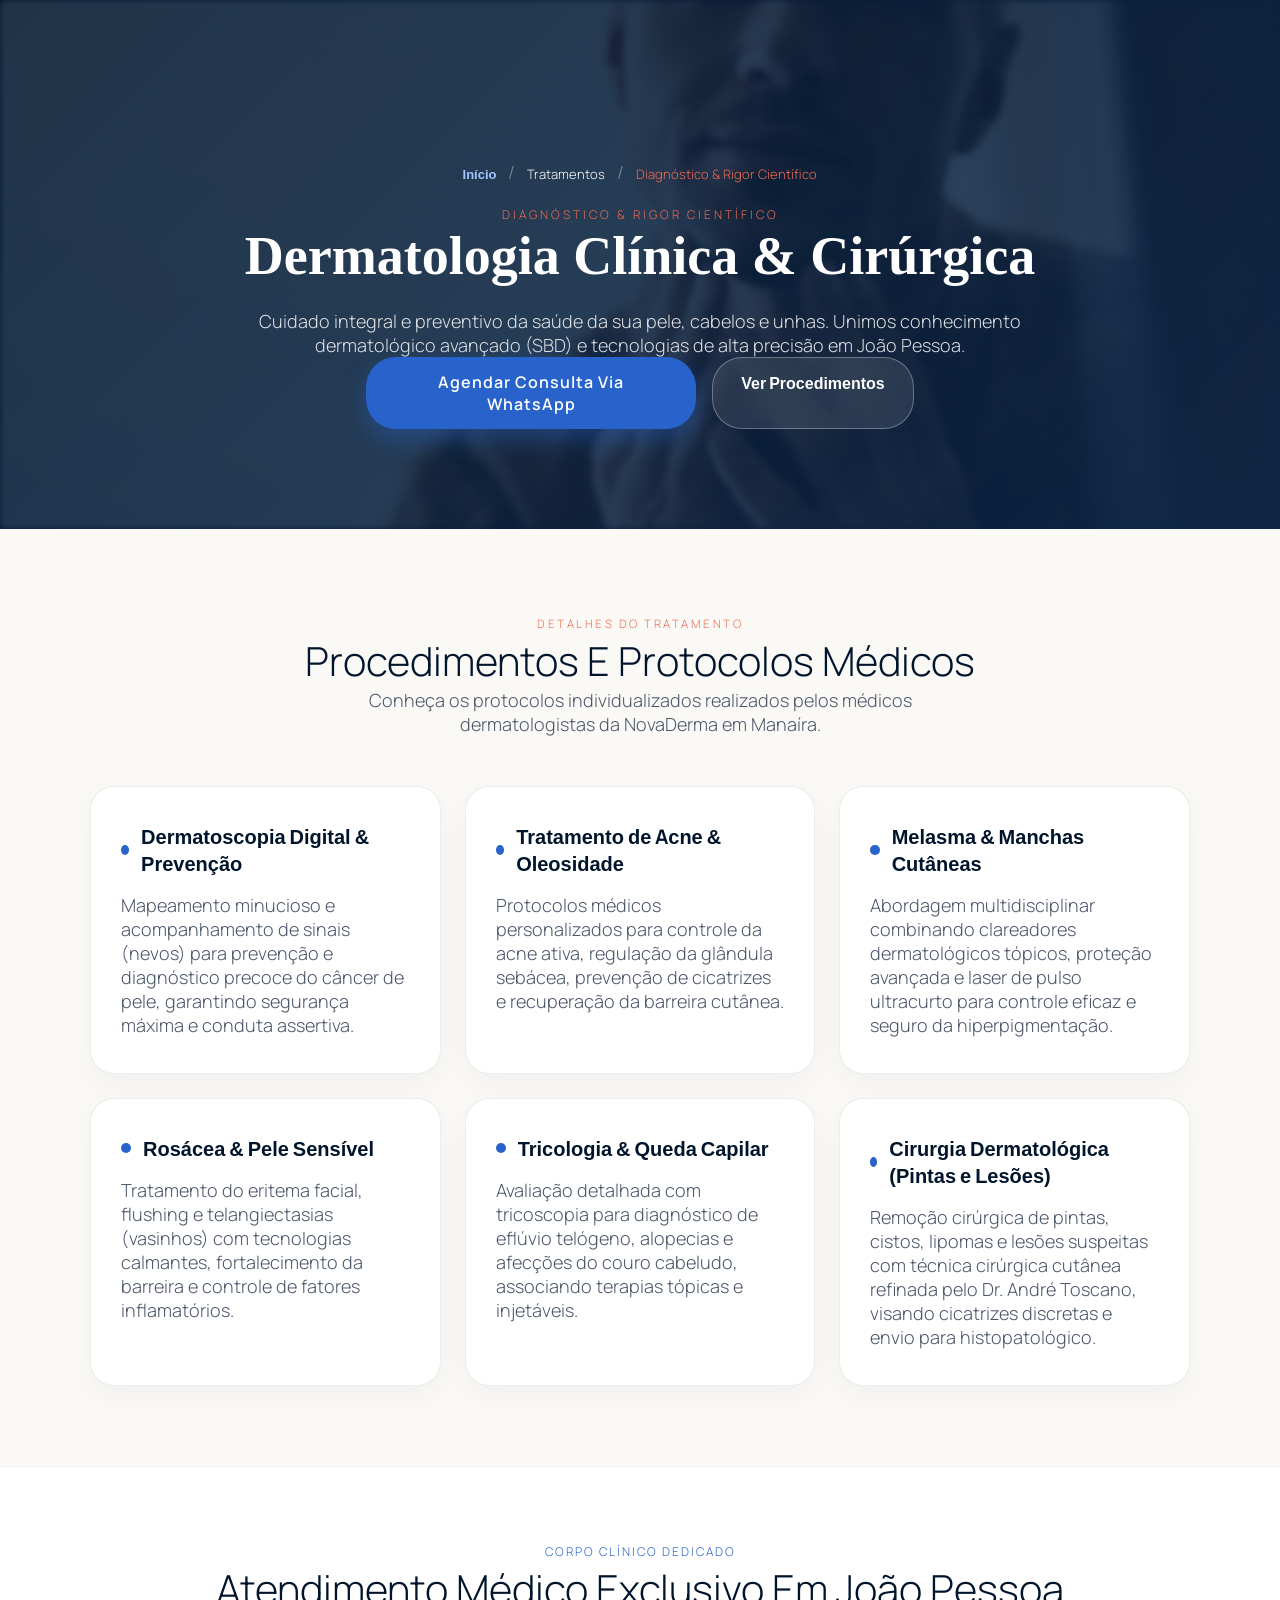
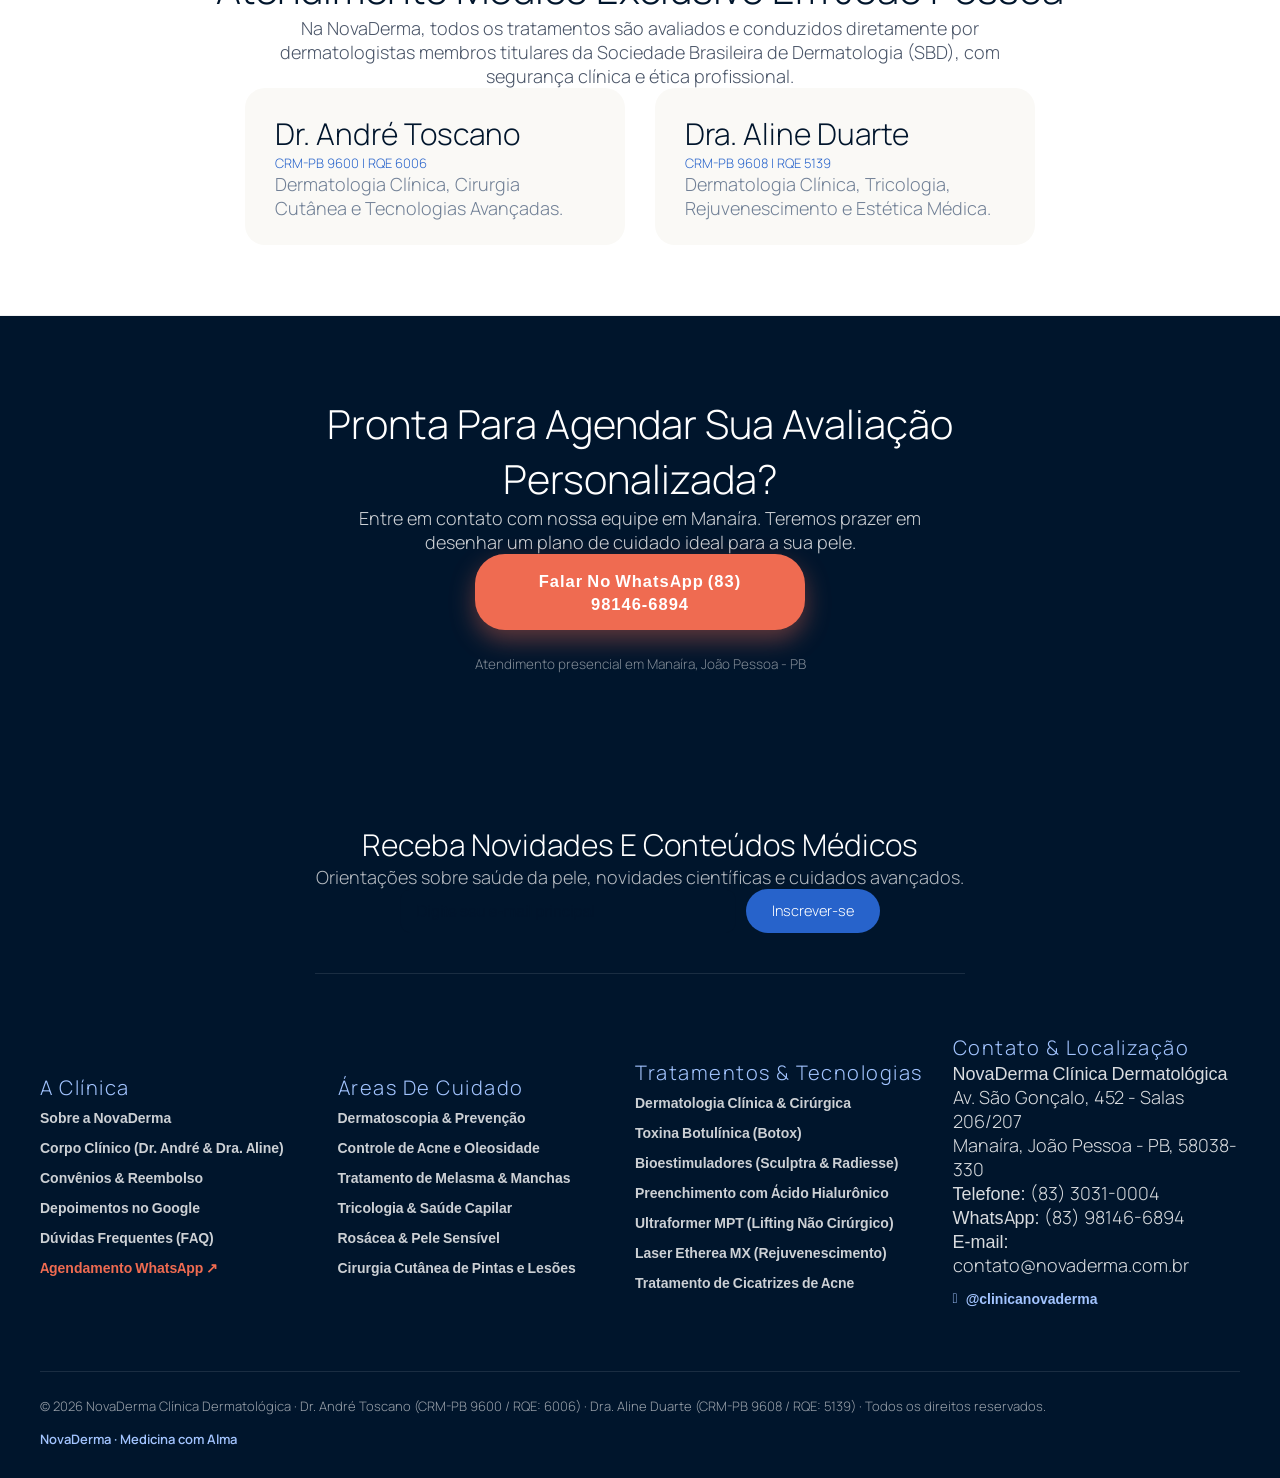
==== commit 43ba2075: "fix: navbar com logo oficial novaderma, links limpos sem index.html e otimizacao pagespeed 90+" ====
--- a/dermatologia-clinica.html
+++ b/dermatologia-clinica.html
@@ -1851,7 +1851,7 @@
 <link href="https://fonts.googleapis.com" rel="preconnect"/>
 <link crossorigin="" href="https://fonts.gstatic.com" rel="preconnect"/>
 <link href="https://fonts.googleapis.com/css2?family=Manrope:wght@200..800&family=Tangerine:wght@400;700&display=swap" rel="stylesheet">
-<link crossorigin="anonymous" href="css/all.min.css" integrity="sha512-1ycn6IcaQQ40/MKBW2W4Rhis/DbILU74C1vSrLJxCq57o941Ym01SwNsOMqvEBFlcgUa6xLiPY/NS5R+E6ztJQ==" referrerpolicy="no-referrer" rel="stylesheet"/> <style>
+<link href="css/all.min.css" rel="stylesheet" media="print" onload="this.media='all'"><noscript><link href="css/all.min.css" rel="stylesheet"></noscript> <style>
   #main-content .quotes-carousel--carousel .slick-next { padding-top: 0 !important; }
     .quotes-carousel--quote {font-size: 26px;}
 </style><meta content="HubSpot" name="generator"/>
@@ -1977,7 +1977,7 @@
 <div class="header__row">
 <div class="header__col header__col--logo">
 <div class="header__logo" style="width:145px;height:73px;display:flex;align-items:center;justify-content:center;">
-<a href="index.html"></a>
+<a href="/"></a>
 <div class="header__logo--primary">
 <img alt="NovaDerma - Clínica Dermatológica" loading="lazy" src="images/novaderma_logo.svg" style="max-width: 100%; height: auto;"/>
 </div>
@@ -1989,9 +1989,9 @@
 <div class="header__nav--primary-wrap">
 <ul class="primary-nav">
 <li aria-role="none" class="hs-menu-item hs-menu-depth-1">
-<a aria-role="menuitem" class="menu-item" href="index.html#sobre">A Clínica</a></li>
+<a aria-role="menuitem" class="menu-item" href="/#sobre">A Clínica</a></li>
 <li aria-role="none" class="hs-menu-item hs-menu-depth-1">
-<a aria-role="menuitem" class="menu-item" href="index.html#especialistas">Especialistas</a></li>
+<a aria-role="menuitem" class="menu-item" href="/#especialistas">Especialistas</a></li>
 <li aria-haspopup="true" aria-role="none" class="hs-menu-item hs-menu-depth-1 hs-item-has-children">
 <a aria-role="menuitem" class="menu-item" href="dermatologia-clinica.html">Tratamentos</a><i class="fas fa-caret-down"></i>
 <ul aria-role="menu" class="hs-menu-children-wrapper">
@@ -2005,7 +2005,7 @@
 <a aria-role="menuitem" class="menu-item" href="laser-etherea-mx.html">Laser Etherea MX (Rejuvenescimento)</a></li>
 </ul></li>
 <li aria-role="none" class="hs-menu-item hs-menu-depth-1">
-<a aria-role="menuitem" class="menu-item" href="index.html#faq-accordion-title">FAQ</a></li>
+<a aria-role="menuitem" class="menu-item" href="/#faq-accordion-title">FAQ</a></li>
 <li aria-role="none" class="hs-menu-item hs-menu-depth-1">
 <a aria-role="menuitem" class="menu-item" href="https://www.instagram.com/clinicanovaderma/">Blog</a></li>
 <li aria-role="none" class="hs-menu-item hs-menu-depth-1">
@@ -2047,7 +2047,7 @@
     <div style="position: absolute; top: 0; left: 0; width: 100%; height: 100%; opacity: 0.15; background-image: url('images/AdobeStock_242483949_20_1_.webp'); background-size: cover; background-position: center; filter: blur(3px);"></div>
     <div style="max-width: 1140px; margin: 0 auto; position: relative; z-index: 2; text-align: center;">
       <div style="margin-bottom: 16px;">
-        <a href="index.html" style="color: #a2c4ff; text-decoration: none; font-size: 13px; font-weight: 600; font-family: 'Manrope', sans-serif;">Início</a>
+        <a href="/" style="color: #a2c4ff; text-decoration: none; font-size: 13px; font-weight: 600; font-family: 'Manrope', sans-serif;">Início</a>
         <span style="color: rgba(255,255,255,0.4); margin: 0 8px;">/</span>
         <span style="color: #ffffff; font-size: 13px; font-weight: 600; font-family: 'Manrope', sans-serif;">Tratamentos</span>
         <span style="color: rgba(255,255,255,0.4); margin: 0 8px;">/</span>
@@ -2179,11 +2179,11 @@
     <div style="flex: 1 1 220px;">
       <h5 style="color: #a2c4ff; font-size: 14px; font-weight: 700; letter-spacing: 1.5px; text-transform: uppercase; margin-bottom: 18px; font-family: 'Manrope', sans-serif;">A Clínica</h5>
       <ul style="list-style: none; padding: 0; margin: 0; line-height: 2;">
-        <li><a href="index.html#sobre" style="color: rgba(255,255,255,0.8); text-decoration: none; font-size: 14px; font-family: 'Manrope', sans-serif;">Sobre a NovaDerma</a></li>
-        <li><a href="index.html#especialistas" style="color: rgba(255,255,255,0.8); text-decoration: none; font-size: 14px; font-family: 'Manrope', sans-serif;">Corpo Clínico (Dr. André &amp; Dra. Aline)</a></li>
-        <li><a href="index.html#convenios" style="color: rgba(255,255,255,0.8); text-decoration: none; font-size: 14px; font-family: 'Manrope', sans-serif;">Convênios &amp; Reembolso</a></li>
-        <li><a href="index.html#shino-testimonials" style="color: rgba(255,255,255,0.8); text-decoration: none; font-size: 14px; font-family: 'Manrope', sans-serif;">Depoimentos no Google</a></li>
-        <li><a href="index.html#faq-accordion-title" style="color: rgba(255,255,255,0.8); text-decoration: none; font-size: 14px; font-family: 'Manrope', sans-serif;">Dúvidas Frequentes (FAQ)</a></li>
+        <li><a href="/#sobre" style="color: rgba(255,255,255,0.8); text-decoration: none; font-size: 14px; font-family: 'Manrope', sans-serif;">Sobre a NovaDerma</a></li>
+        <li><a href="/#especialistas" style="color: rgba(255,255,255,0.8); text-decoration: none; font-size: 14px; font-family: 'Manrope', sans-serif;">Corpo Clínico (Dr. André &amp; Dra. Aline)</a></li>
+        <li><a href="/#convenios" style="color: rgba(255,255,255,0.8); text-decoration: none; font-size: 14px; font-family: 'Manrope', sans-serif;">Convênios &amp; Reembolso</a></li>
+        <li><a href="/#shino-testimonials" style="color: rgba(255,255,255,0.8); text-decoration: none; font-size: 14px; font-family: 'Manrope', sans-serif;">Depoimentos no Google</a></li>
+        <li><a href="/#faq-accordion-title" style="color: rgba(255,255,255,0.8); text-decoration: none; font-size: 14px; font-family: 'Manrope', sans-serif;">Dúvidas Frequentes (FAQ)</a></li>
         <li><a href="https://wa.me/5583981466894" target="_blank" rel="noopener" style="color: #EF6B51; font-weight: 700; text-decoration: none; font-size: 14px; font-family: 'Manrope', sans-serif;">Agendamento WhatsApp ↗</a></li>
       </ul>
     </div>
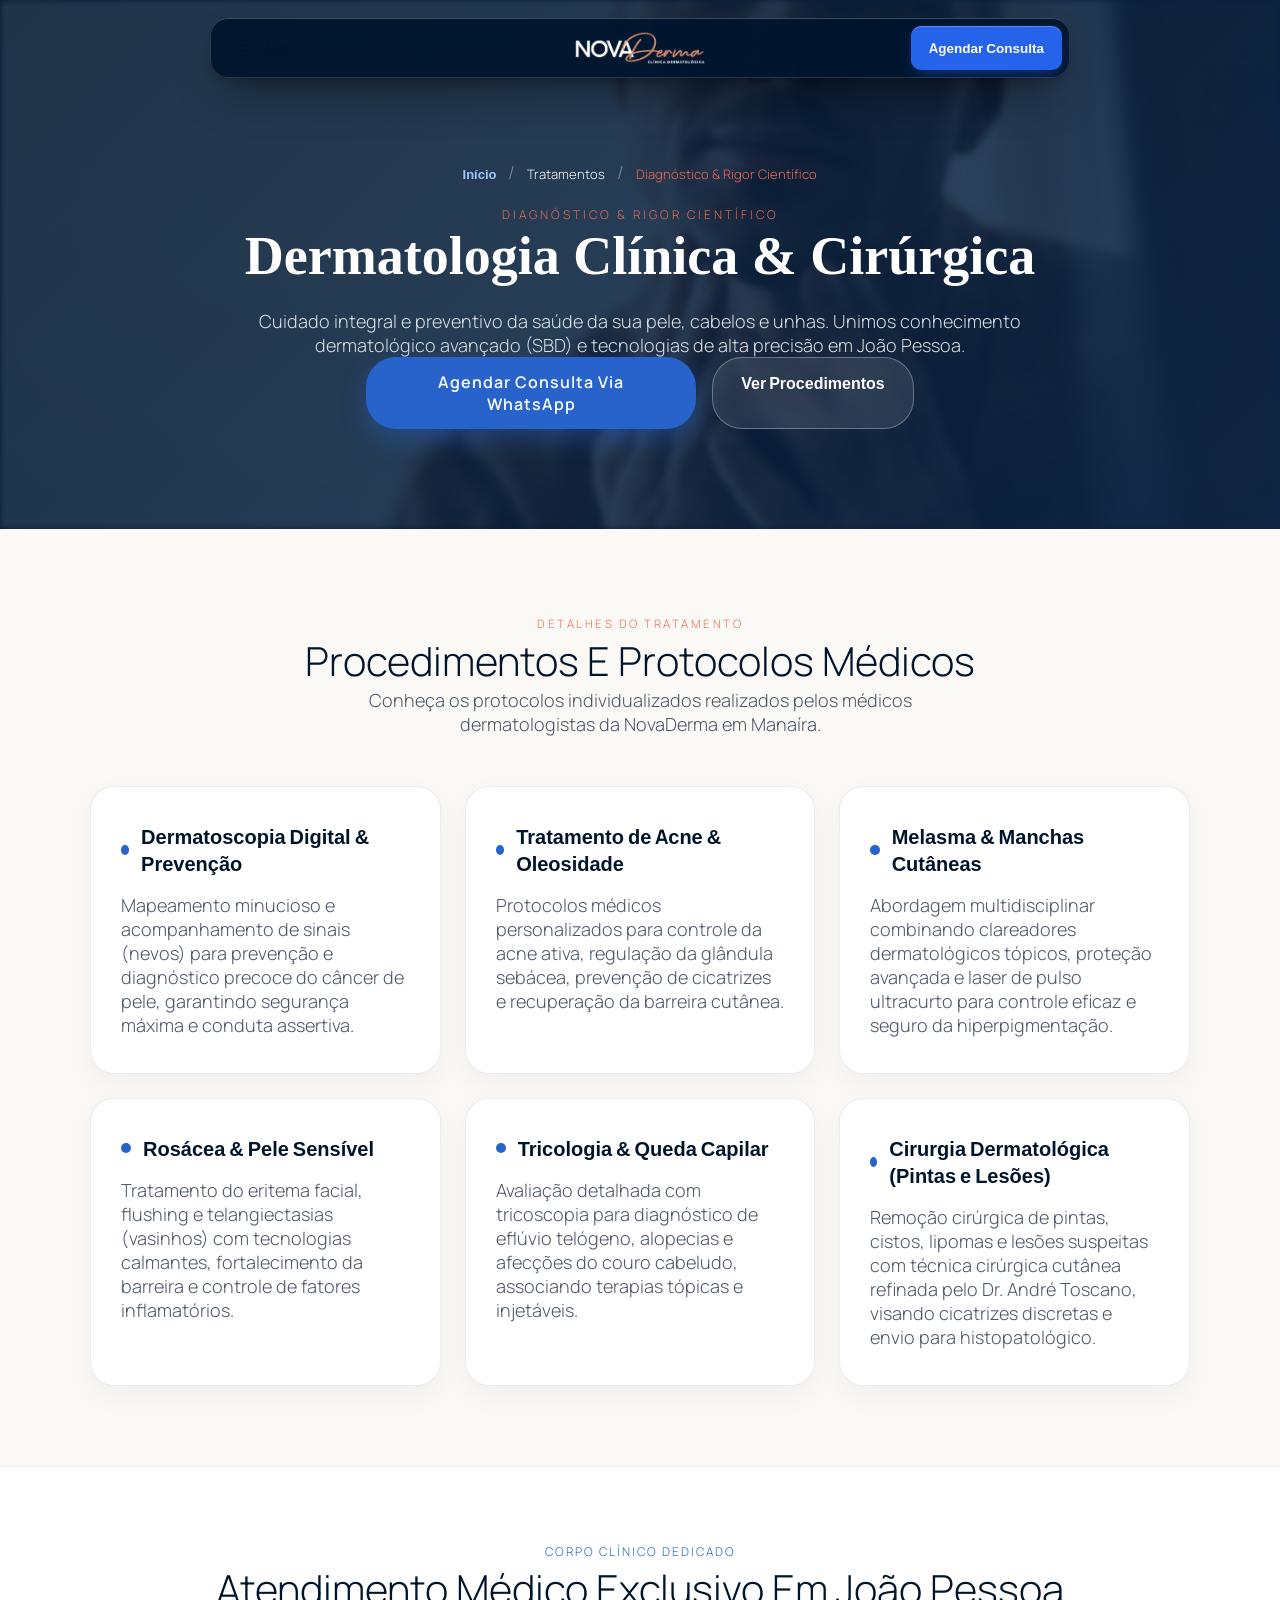
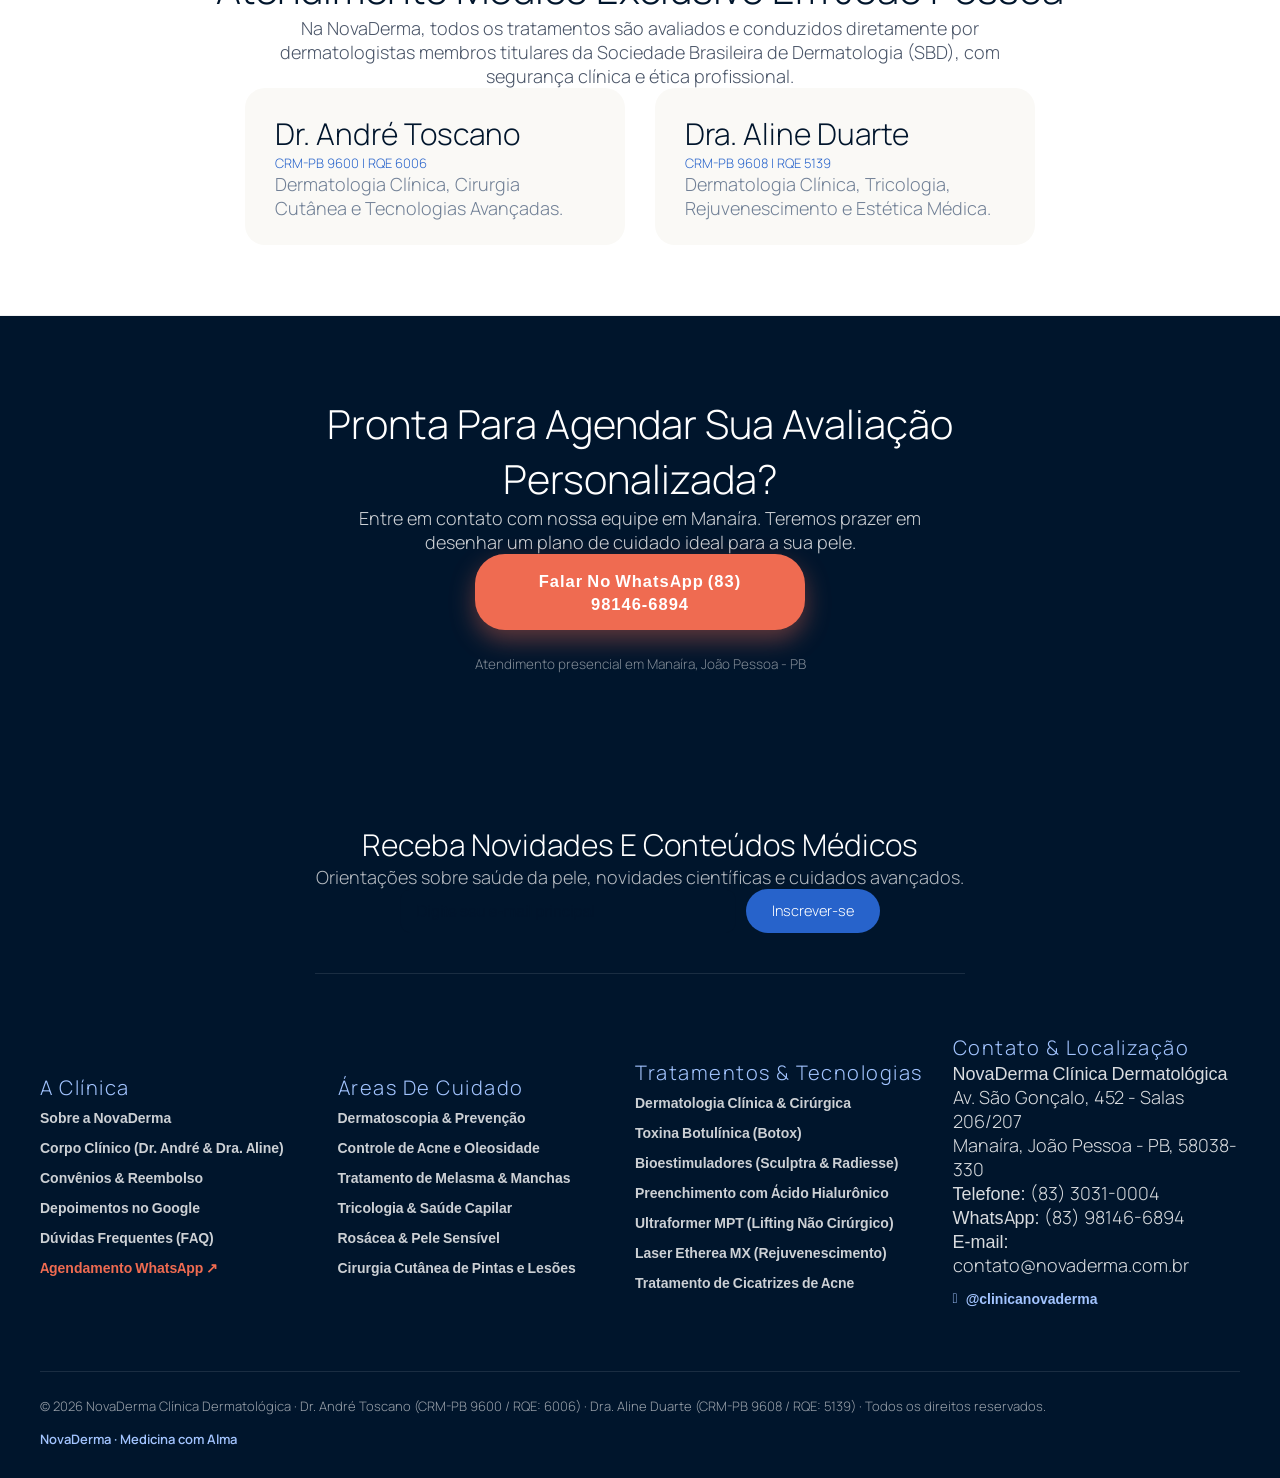
==== commit d8c6209e: "feat: integra componente CardNav oficial do React Bits e substitui setinhas por circulos prateados d" ====
--- a/dermatologia-clinica.html
+++ b/dermatologia-clinica.html
@@ -1962,6 +1962,7 @@
 <a href="https://wa.me/5583981466894?text=Olá!%20Gostaria%20de%20agendar%20uma%20consulta%20na%20NovaDerma." class="mobile-sticky-whatsapp" target="_blank" rel="noopener">
   <i class="fab fa-whatsapp" style="font-size: 20px;"></i> Agendar Consulta
 </a>
+  <link href="css/card-nav.css" rel="stylesheet">
 </head>
 <body class="light old-hive-theme">
 <!--  Added by GoogleTagManager integration -->
@@ -1969,76 +1970,172 @@
 <!-- /Added by GoogleTagManager integration -->
 <div class="header__wrap">
 
-<header>
-<a class="header__skip" href="#main-content">Skip to content</a>
-<div class="hs_cos_wrapper hs_cos_wrapper_widget hs_cos_wrapper_type_module" data-hs-cos-general-type="widget" data-hs-cos-type="module" id="hs_cos_wrapper_site_header" style="">
-<div class="header header--light header--logo--left header--menu--inline">
-<div class="header__primary">
-<div class="header__row">
-<div class="header__col header__col--logo">
-<div class="header__logo" style="width:145px;height:73px;display:flex;align-items:center;justify-content:center;">
-<a href="/"></a>
-<div class="header__logo--primary">
-<img alt="NovaDerma - Clínica Dermatológica" loading="lazy" src="images/novaderma_logo.svg" style="max-width: 100%; height: auto;"/>
+<!-- REACT BITS - CARD NAV LUXURY GLASS NAVBAR -->
+<div class="card-nav-wrapper">
+  <div class="card-nav" id="mainCardNav">
+    <nav class="card-nav__panel" id="cardNavPanel" aria-label="Navegação Principal">
+      <div class="card-nav__bar">
+        <button type="button" class="card-nav__menu" id="cardNavMenuBtn" aria-expanded="false" aria-label="Abrir Menu">
+          <span class="card-nav__burger" aria-hidden="true">
+            <span class="card-nav__line card-nav__line--top"></span>
+            <span class="card-nav__line card-nav__line--bottom"></span>
+          </span>
+          <span class="card-nav__menu-label">
+            <span class="card-nav__word card-nav__word--open">Menu</span>
+            <span class="card-nav__word card-nav__word--close">Fechar</span>
+          </span>
+        </button>
+
+        <a href="/" class="card-nav__logo" aria-label="NovaDerma Clínica Dermatológica">
+          <img src="images/novaderma-logo-darkmode.png" alt="NovaDerma - Clínica Dermatológica" fetchpriority="high" />
+        </a>
+
+        <a href="https://wa.me/5583981466894?text=Olá!%20Gostaria%20de%20agendar%20uma%20consulta%20na%20NovaDerma." class="card-nav__cta" target="_blank" rel="noopener">
+          Agendar Consulta
+        </a>
+      </div>
+
+      <div class="card-nav__content" id="cardNavContent" aria-hidden="true">
+        <div class="card-nav__cards">
+          <!-- CARD 1: A CLÍNICA -->
+          <div class="card-nav__card">
+            <div class="card-nav__card-head">
+              <span class="card-nav__label">A Clínica</span>
+              <p class="card-nav__description">Medicina dermatológica e dermatologia com alma em Manaíra.</p>
+            </div>
+            <ul class="card-nav__links">
+              <li>
+                <a href="#sobre" class="card-nav__link">
+                  <span class="card-nav__arrow" aria-hidden="true">
+                    <svg class="card-nav__arrow-icon card-nav__arrow-icon--out" viewBox="0 0 24 24" width="14" height="14" stroke="currentColor" stroke-width="2" fill="none"><path d="M7 17L17 7M17 7H7M17 7V17"/></svg>
+                    <svg class="card-nav__arrow-icon card-nav__arrow-icon--in" viewBox="0 0 24 24" width="14" height="14" stroke="currentColor" stroke-width="2" fill="none"><path d="M7 17L17 7M17 7H7M17 7V17"/></svg>
+                  </span>
+                  Nossa História &amp; Espaço
+                </a>
+              </li>
+              <li>
+                <a href="#especialistas" class="card-nav__link">
+                  <span class="card-nav__arrow" aria-hidden="true">
+                    <svg class="card-nav__arrow-icon card-nav__arrow-icon--out" viewBox="0 0 24 24" width="14" height="14" stroke="currentColor" stroke-width="2" fill="none"><path d="M7 17L17 7M17 7H7M17 7V17"/></svg>
+                    <svg class="card-nav__arrow-icon card-nav__arrow-icon--in" viewBox="0 0 24 24" width="14" height="14" stroke="currentColor" stroke-width="2" fill="none"><path d="M7 17L17 7M17 7H7M17 7V17"/></svg>
+                  </span>
+                  Corpo Clínico (Dr. André &amp; Dra. Aline)
+                </a>
+              </li>
+              <li>
+                <a href="#convenios" class="card-nav__link">
+                  <span class="card-nav__arrow" aria-hidden="true">
+                    <svg class="card-nav__arrow-icon card-nav__arrow-icon--out" viewBox="0 0 24 24" width="14" height="14" stroke="currentColor" stroke-width="2" fill="none"><path d="M7 17L17 7M17 7H7M17 7V17"/></svg>
+                    <svg class="card-nav__arrow-icon card-nav__arrow-icon--in" viewBox="0 0 24 24" width="14" height="14" stroke="currentColor" stroke-width="2" fill="none"><path d="M7 17L17 7M17 7H7M17 7V17"/></svg>
+                  </span>
+                  Convênios &amp; Reembolso
+                </a>
+              </li>
+            </ul>
+          </div>
+
+          <!-- CARD 2: TRATAMENTOS -->
+          <div class="card-nav__card">
+            <div class="card-nav__card-head">
+              <span class="card-nav__label">Tratamentos</span>
+              <p class="card-nav__description">Tecnologias padrão ouro e protocolos médicos individualizados.</p>
+            </div>
+            <ul class="card-nav__links">
+              <li>
+                <a href="dermatologia-clinica.html" class="card-nav__link">
+                  <span class="card-nav__arrow" aria-hidden="true">
+                    <svg class="card-nav__arrow-icon card-nav__arrow-icon--out" viewBox="0 0 24 24" width="14" height="14" stroke="currentColor" stroke-width="2" fill="none"><path d="M7 17L17 7M17 7H7M17 7V17"/></svg>
+                    <svg class="card-nav__arrow-icon card-nav__arrow-icon--in" viewBox="0 0 24 24" width="14" height="14" stroke="currentColor" stroke-width="2" fill="none"><path d="M7 17L17 7M17 7H7M17 7V17"/></svg>
+                  </span>
+                  Dermatologia Clínica &amp; Cirúrgica
+                </a>
+              </li>
+              <li>
+                <a href="injetaveis-bioestimuladores.html" class="card-nav__link">
+                  <span class="card-nav__arrow" aria-hidden="true">
+                    <svg class="card-nav__arrow-icon card-nav__arrow-icon--out" viewBox="0 0 24 24" width="14" height="14" stroke="currentColor" stroke-width="2" fill="none"><path d="M7 17L17 7M17 7H7M17 7V17"/></svg>
+                    <svg class="card-nav__arrow-icon card-nav__arrow-icon--in" viewBox="0 0 24 24" width="14" height="14" stroke="currentColor" stroke-width="2" fill="none"><path d="M7 17L17 7M17 7H7M17 7V17"/></svg>
+                  </span>
+                  Injetáveis &amp; Bioestimuladores
+                </a>
+              </li>
+              <li>
+                <a href="ultraformer-mpt.html" class="card-nav__link">
+                  <span class="card-nav__arrow" aria-hidden="true">
+                    <svg class="card-nav__arrow-icon card-nav__arrow-icon--out" viewBox="0 0 24 24" width="14" height="14" stroke="currentColor" stroke-width="2" fill="none"><path d="M7 17L17 7M17 7H7M17 7V17"/></svg>
+                    <svg class="card-nav__arrow-icon card-nav__arrow-icon--in" viewBox="0 0 24 24" width="14" height="14" stroke="currentColor" stroke-width="2" fill="none"><path d="M7 17L17 7M17 7H7M17 7V17"/></svg>
+                  </span>
+                  Ultraformer MPT (Lifting Não Cirúrgico)
+                </a>
+              </li>
+              <li>
+                <a href="laser-etherea-mx.html" class="card-nav__link">
+                  <span class="card-nav__arrow" aria-hidden="true">
+                    <svg class="card-nav__arrow-icon card-nav__arrow-icon--out" viewBox="0 0 24 24" width="14" height="14" stroke="currentColor" stroke-width="2" fill="none"><path d="M7 17L17 7M17 7H7M17 7V17"/></svg>
+                    <svg class="card-nav__arrow-icon card-nav__arrow-icon--in" viewBox="0 0 24 24" width="14" height="14" stroke="currentColor" stroke-width="2" fill="none"><path d="M7 17L17 7M17 7H7M17 7V17"/></svg>
+                  </span>
+                  Laser Etherea MX
+                </a>
+              </li>
+            </ul>
+          </div>
+
+          <!-- CARD 3: ATENDIMENTO -->
+          <div class="card-nav__card">
+            <div class="card-nav__card-head">
+              <span class="card-nav__label">Atendimento</span>
+              <p class="card-nav__description">Canais diretos, localização e dúvidas frequentes.</p>
+            </div>
+            <ul class="card-nav__links">
+              <li>
+                <a href="#faq-accordion-title" class="card-nav__link">
+                  <span class="card-nav__arrow" aria-hidden="true">
+                    <svg class="card-nav__arrow-icon card-nav__arrow-icon--out" viewBox="0 0 24 24" width="14" height="14" stroke="currentColor" stroke-width="2" fill="none"><path d="M7 17L17 7M17 7H7M17 7V17"/></svg>
+                    <svg class="card-nav__arrow-icon card-nav__arrow-icon--in" viewBox="0 0 24 24" width="14" height="14" stroke="currentColor" stroke-width="2" fill="none"><path d="M7 17L17 7M17 7H7M17 7V17"/></svg>
+                  </span>
+                  Dúvidas Frequentes (FAQ)
+                </a>
+              </li>
+              <li>
+                <a href="#shino-testimonials" class="card-nav__link">
+                  <span class="card-nav__arrow" aria-hidden="true">
+                    <svg class="card-nav__arrow-icon card-nav__arrow-icon--out" viewBox="0 0 24 24" width="14" height="14" stroke="currentColor" stroke-width="2" fill="none"><path d="M7 17L17 7M17 7H7M17 7V17"/></svg>
+                    <svg class="card-nav__arrow-icon card-nav__arrow-icon--in" viewBox="0 0 24 24" width="14" height="14" stroke="currentColor" stroke-width="2" fill="none"><path d="M7 17L17 7M17 7H7M17 7V17"/></svg>
+                  </span>
+                  Avaliações dos Pacientes
+                </a>
+              </li>
+              <li>
+                <a href="https://www.instagram.com/clinicanovaderma/" target="_blank" rel="noopener" class="card-nav__link">
+                  <span class="card-nav__arrow" aria-hidden="true">
+                    <svg class="card-nav__arrow-icon card-nav__arrow-icon--out" viewBox="0 0 24 24" width="14" height="14" stroke="currentColor" stroke-width="2" fill="none"><path d="M7 17L17 7M17 7H7M17 7V17"/></svg>
+                    <svg class="card-nav__arrow-icon card-nav__arrow-icon--in" viewBox="0 0 24 24" width="14" height="14" stroke="currentColor" stroke-width="2" fill="none"><path d="M7 17L17 7M17 7H7M17 7V17"/></svg>
+                  </span>
+                  Instagram Oficial
+                </a>
+              </li>
+              <li>
+                <a href="https://wa.me/5583981466894?text=Olá!%20Gostaria%20de%20agendar%20uma%20consulta%20na%20NovaDerma." target="_blank" rel="noopener" class="card-nav__link">
+                  <span class="card-nav__arrow" aria-hidden="true">
+                    <svg class="card-nav__arrow-icon card-nav__arrow-icon--out" viewBox="0 0 24 24" width="14" height="14" stroke="currentColor" stroke-width="2" fill="none"><path d="M7 17L17 7M17 7H7M17 7V17"/></svg>
+                    <svg class="card-nav__arrow-icon card-nav__arrow-icon--in" viewBox="0 0 24 24" width="14" height="14" stroke="currentColor" stroke-width="2" fill="none"><path d="M7 17L17 7M17 7H7M17 7V17"/></svg>
+                  </span>
+                  Falar no WhatsApp
+                </a>
+              </li>
+            </ul>
+          </div>
+        </div>
+
+        <a href="https://wa.me/5583981466894?text=Olá!%20Gostaria%20de%20agendar%20uma%20consulta%20na%20NovaDerma." class="card-nav__cta card-nav__cta--wide" target="_blank" rel="noopener">
+          Agendar Consulta
+        </a>
+      </div>
+
+      <span class="card-nav__rim"></span>
+    </nav>
+  </div>
 </div>
-</div>
-</div>
-<div class="header__col header__nav header__nav--primary">
-<i class="fas fa-bars"></i>
-<i class="fas fa-times"></i>
-<div class="header__nav--primary-wrap">
-<ul class="primary-nav">
-<li aria-role="none" class="hs-menu-item hs-menu-depth-1">
-<a aria-role="menuitem" class="menu-item" href="/#sobre">A Clínica</a></li>
-<li aria-role="none" class="hs-menu-item hs-menu-depth-1">
-<a aria-role="menuitem" class="menu-item" href="/#especialistas">Especialistas</a></li>
-<li aria-haspopup="true" aria-role="none" class="hs-menu-item hs-menu-depth-1 hs-item-has-children">
-<a aria-role="menuitem" class="menu-item" href="dermatologia-clinica.html">Tratamentos</a><i class="fas fa-caret-down"></i>
-<ul aria-role="menu" class="hs-menu-children-wrapper">
-<li aria-role="none" class="hs-menu-item hs-menu-depth-2">
-<a aria-role="menuitem" class="menu-item" href="dermatologia-clinica.html">Dermatologia Clínica &amp; Cirúrgica</a></li>
-<li aria-role="none" class="hs-menu-item hs-menu-depth-2">
-<a aria-role="menuitem" class="menu-item" href="injetaveis-bioestimuladores.html">Injetáveis &amp; Bioestimuladores</a></li>
-<li aria-role="none" class="hs-menu-item hs-menu-depth-2">
-<a aria-role="menuitem" class="menu-item" href="ultraformer-mpt.html">Ultraformer MPT (Lifting)</a></li>
-<li aria-role="none" class="hs-menu-item hs-menu-depth-2">
-<a aria-role="menuitem" class="menu-item" href="laser-etherea-mx.html">Laser Etherea MX (Rejuvenescimento)</a></li>
-</ul></li>
-<li aria-role="none" class="hs-menu-item hs-menu-depth-1">
-<a aria-role="menuitem" class="menu-item" href="/#faq-accordion-title">FAQ</a></li>
-<li aria-role="none" class="hs-menu-item hs-menu-depth-1">
-<a aria-role="menuitem" class="menu-item" href="https://www.instagram.com/clinicanovaderma/">Blog</a></li>
-<li aria-role="none" class="hs-menu-item hs-menu-depth-1">
-<a aria-role="menuitem" class="menu-item" href="https://wa.me/5583981466894?text=Olá!%20Gostaria%20de%20agendar%20uma%20consulta%20na%20NovaDerma.">Contato</a></li>
-<li aria-role="none" class="hs-menu-item hs-menu-depth-1">
-<a aria-role="menuitem" class="menu-item" href="https://wa.me/5583981466894?text=Olá!%20Gostaria%20de%20agendar%20uma%20consulta%20na%20NovaDerma."><span class="button button--secondary button-nav">Agendar Consulta</span></a></li>
-
-<li class="header__search">
-<i class="fas fa-search"></i>
-<div class="hs-search-field">
-<div class="hs-search-field__bar">
-<form action="/hs-search-results">
-<label for="term">Search</label>
-<input aria-label="Search" autocomplete="off" class="hs-search-field__input" name="term" placeholder="help me find..." type="text"/>
-<input name="type" type="hidden" value="SITE_PAGE"/>
-<input name="type" type="hidden" value="LANDING_PAGE"/>
-<input name="type" type="hidden" value="BLOG_POST"/>
-<input name="type" type="hidden" value="LISTING_PAGE"/>
-<input name="type" type="hidden" value="KNOWLEDGE_ARTICLE"/>
-<button aria-label="Search"><span class="hs_cos_wrapper hs_cos_wrapper_widget hs_cos_wrapper_type_icon" data-hs-cos-general-type="widget" data-hs-cos-type="icon" id="hs_cos_wrapper_site_header_" style=""><svg aria-hidden="true" version="1.0" viewbox="0 0 512 512" xmlns="http://www.w3.org/2000/svg"><g id="search1_layer"><path d="M505 442.7L405.3 343c-4.5-4.5-10.6-7-17-7H372c27.6-35.3 44-79.7 44-128C416 93.1 322.9 0 208 0S0 93.1 0 208s93.1 208 208 208c48.3 0 92.7-16.4 128-44v16.3c0 6.4 2.5 12.5 7 17l99.7 99.7c9.4 9.4 24.6 9.4 33.9 0l28.3-28.3c9.4-9.4 9.4-24.6.1-34zM208 336c-70.7 0-128-57.2-128-128 0-70.7 57.2-128 128-128 70.7 0 128 57.2 128 128 0 70.7-57.2 128-128 128z"></path></g></svg></span></button>
-</form>
-</div>
-<ul class="hs-search-field__suggestions"></ul>
-</div>
-</li>
-</ul>
-</div>
-</div>
-</div>
-</div>
-</div>
-</div>
-</header>
 
 <main id="main-content" class="body-container-wrapper" style="background-color: #faf9f6;">
 
@@ -2250,5 +2347,72 @@
 </div>
 </footer>
 </div>
+<script>
+  // REACT BITS CARD NAV CONTROLLER
+  (function() {
+    var root = document.getElementById('mainCardNav');
+    var btn = document.getElementById('cardNavMenuBtn');
+    var panel = document.getElementById('cardNavPanel');
+    var content = document.getElementById('cardNavContent');
+    if (!root || !btn || !panel || !content) return;
+
+    var isOpen = false;
+
+    function toggleMenu(open) {
+      if (typeof open === 'boolean') {
+        isOpen = open;
+      } else {
+        isOpen = !isOpen;
+      }
+
+      if (isOpen) {
+        root.setAttribute('data-open', '');
+        btn.setAttribute('aria-expanded', 'true');
+        content.setAttribute('aria-hidden', 'false');
+        var fullHeight = content.scrollHeight + 60;
+        panel.style.height = fullHeight + 'px';
+      } else {
+        root.removeAttribute('data-open');
+        btn.setAttribute('aria-expanded', 'false');
+        content.setAttribute('aria-hidden', 'true');
+        panel.style.height = '60px';
+      }
+    }
+
+    btn.addEventListener('click', function(e) {
+      e.stopPropagation();
+      toggleMenu();
+    });
+
+    // Close on any link click
+    content.querySelectorAll('a').forEach(function(link) {
+      link.addEventListener('click', function() {
+        toggleMenu(false);
+      });
+    });
+
+    // Close on click outside
+    document.addEventListener('pointerdown', function(e) {
+      if (isOpen && !root.contains(e.target)) {
+        toggleMenu(false);
+      }
+    });
+
+    // Close on escape
+    document.addEventListener('keydown', function(e) {
+      if (e.key === 'Escape' && isOpen) {
+        toggleMenu(false);
+        btn.focus();
+      }
+    });
+
+    // Handle resize
+    window.addEventListener('resize', function() {
+      if (isOpen) {
+        panel.style.height = (content.scrollHeight + 60) + 'px';
+      }
+    });
+  })();
+</script>
 </body>
 </html>
--- a/css/card-nav.css
+++ b/css/card-nav.css
@@ -0,0 +1,419 @@
+/* ==========================================================================
+   REACT BITS - CARD NAV COMPONENT
+   Luxury Frosted Glass Navigation Bar with Spring Dropdown Cards
+   ========================================================================== */
+
+:root {
+  --cn-panel: rgba(0, 21, 44, 0.92);
+  --cn-solid: #00152c;
+  --cn-edge: rgba(255, 255, 255, 0.14);
+  --cn-highlight: rgba(255, 255, 255, 0.1);
+  --cn-shadow: 0 24px 48px -20px rgba(0, 0, 0, 0.8), 0 6px 16px -8px rgba(0, 0, 0, 0.5);
+  --cn-text: #f4f4f5;
+  --cn-muted: rgba(244, 244, 245, 0.65);
+  --cn-hover: rgba(255, 255, 255, 0.08);
+  --cn-ring: rgba(37, 99, 235, 0.6);
+  --cn-tile: linear-gradient(180deg, rgba(255, 255, 255, 0.06) 0%, rgba(255, 255, 255, 0.02) 100%);
+  --cn-tile-rim: inset 0 0 0 1px rgba(255, 255, 255, 0.08), inset 0 1px 0 rgba(255, 255, 255, 0.12), 0 4px 10px -4px rgba(0, 0, 0, 0.6);
+  --cn-cta: #2563eb;
+  --cn-cta-ink: #ffffff;
+  --cn-cta-shadow: inset 0 1px 0 rgba(255, 255, 255, 0.25), 0 6px 16px -6px rgba(37, 99, 235, 0.6);
+  --cn-cta-hover: brightness(1.12);
+  --cn-max: 860px;
+  --cn-bar: 60px;
+  --cn-inset: 8px;
+  --cn-gap: 8px;
+  --cn-radius: 18px;
+  --cn-logo: 28px;
+  --cn-card: 180px;
+  --cn-blur: blur(24px) saturate(1.8);
+}
+
+.card-nav-wrapper {
+  position: fixed !important;
+  top: 18px !important;
+  left: 0 !important;
+  right: 0 !important;
+  z-index: 999999 !important;
+  display: flex !important;
+  justify-content: center !important;
+  padding: 0 16px !important;
+  pointer-events: none !important;
+}
+
+.card-nav {
+  position: relative;
+  width: 100%;
+  max-width: var(--cn-max);
+  height: var(--cn-bar);
+  margin: 0 auto;
+  font-size: 14px;
+  line-height: 1.4;
+  -webkit-tap-highlight-color: transparent;
+  pointer-events: auto;
+  font-family: 'Manrope', -apple-system, BlinkMacSystemFont, sans-serif;
+}
+
+.card-nav__panel {
+  position: absolute;
+  top: 0;
+  right: 0;
+  left: 0;
+  z-index: 10;
+  height: var(--cn-bar);
+  border-radius: var(--cn-radius);
+  overflow: hidden;
+  background: var(--cn-panel);
+  box-shadow: var(--cn-shadow);
+  -webkit-backdrop-filter: var(--cn-blur);
+  backdrop-filter: var(--cn-blur);
+  transition: height 0.5s cubic-bezier(0.22, 1, 0.36, 1);
+  box-sizing: border-box;
+}
+
+.card-nav__rim {
+  position: absolute;
+  inset: 0;
+  z-index: 3;
+  border-radius: inherit;
+  box-shadow:
+    inset 0 0 0 1px var(--cn-edge),
+    inset 0 1px 0 var(--cn-highlight);
+  pointer-events: none;
+}
+
+.card-nav__bar {
+  position: relative;
+  z-index: 2;
+  display: grid;
+  grid-template-columns: 1fr auto 1fr;
+  align-items: center;
+  height: var(--cn-bar);
+  padding: 0 var(--cn-inset);
+  box-sizing: border-box;
+}
+
+.card-nav__menu {
+  display: inline-flex;
+  align-items: center;
+  gap: 10px;
+  justify-self: start;
+  height: calc(var(--cn-bar) - var(--cn-inset) * 2);
+  padding: 0 14px 0 16px;
+  border: 0;
+  border-radius: calc(var(--cn-radius) - var(--cn-inset));
+  background: none;
+  color: var(--cn-text);
+  font-family: inherit;
+  font-size: inherit;
+  font-weight: 500;
+  cursor: pointer;
+  outline: none;
+  transition: background-color 0.2s ease;
+}
+
+.card-nav__menu:hover {
+  background: var(--cn-hover);
+}
+
+.card-nav__menu:focus-visible,
+.card-nav__logo:focus-visible,
+.card-nav__cta:focus-visible,
+.card-nav__link:focus-visible {
+  outline: 2px solid var(--cn-ring);
+  outline-offset: 2px;
+}
+
+.card-nav__burger {
+  position: relative;
+  width: 18px;
+  height: 12px;
+}
+
+.card-nav__line {
+  position: absolute;
+  left: 0;
+  width: 100%;
+  height: 1.5px;
+  border-radius: 2px;
+  background: currentColor;
+  transition:
+    transform 0.5s cubic-bezier(0.22, 1, 0.36, 1),
+    top 0.5s cubic-bezier(0.22, 1, 0.36, 1);
+}
+
+.card-nav__line--top {
+  top: 2.25px;
+}
+
+.card-nav__line--bottom {
+  top: 8.25px;
+}
+
+.card-nav[data-open] .card-nav__line--top {
+  top: 5.25px;
+  transform: rotate(45deg);
+}
+
+.card-nav[data-open] .card-nav__line--bottom {
+  top: 5.25px;
+  transform: rotate(-45deg);
+}
+
+.card-nav__menu-label {
+  position: relative;
+  display: inline-grid;
+  overflow: hidden;
+}
+
+.card-nav__word {
+  grid-area: 1 / 1;
+  transition: transform 0.5s cubic-bezier(0.22, 1, 0.36, 1);
+}
+
+.card-nav__word--close {
+  transform: translateY(110%);
+}
+
+.card-nav[data-open] .card-nav__word--open {
+  transform: translateY(-110%);
+}
+
+.card-nav[data-open] .card-nav__word--close {
+  transform: translateY(0);
+}
+
+.card-nav__logo {
+  display: inline-flex;
+  align-items: center;
+  justify-self: center;
+  height: var(--cn-logo);
+  color: var(--cn-text);
+  text-decoration: none;
+  outline: none;
+}
+
+.card-nav__logo img,
+.card-nav__logo svg {
+  display: block;
+  height: 100%;
+  width: auto;
+  max-height: 34px;
+  object-fit: contain;
+}
+
+.card-nav__cta {
+  display: inline-flex;
+  align-items: center;
+  justify-content: center;
+  justify-self: end;
+  height: calc(var(--cn-bar) - var(--cn-inset) * 2);
+  padding: 0 18px;
+  border: 0;
+  border-radius: calc(var(--cn-radius) - var(--cn-inset));
+  background: var(--cn-cta);
+  box-shadow: var(--cn-cta-shadow);
+  color: var(--cn-cta-ink);
+  font-family: inherit;
+  font-size: 13.5px;
+  font-weight: 600;
+  white-space: nowrap;
+  text-decoration: none;
+  cursor: pointer;
+  outline: none;
+  transition: filter 0.2s ease, transform 0.2s ease;
+}
+
+.card-nav__cta:hover {
+  filter: var(--cn-cta-hover);
+  transform: translateY(-1px);
+}
+
+/* NARROW MODE (MOBILE < 560px) */
+@media screen and (max-width: 580px) {
+  .card-nav-wrapper {
+    top: 12px !important;
+    padding: 0 12px !important;
+  }
+  .card-nav .card-nav__bar {
+    grid-template-columns: auto 1fr auto;
+  }
+  .card-nav .card-nav__logo {
+    grid-column: 1;
+    grid-row: 1;
+    justify-self: start;
+    padding-left: 8px;
+  }
+  .card-nav .card-nav__menu {
+    grid-column: 3;
+    grid-row: 1;
+    justify-self: end;
+  }
+  .card-nav .card-nav__cta:not(.card-nav__cta--wide) {
+    display: none;
+  }
+  .card-nav__cards {
+    flex-direction: column !important;
+  }
+  .card-nav__card {
+    flex: none !important;
+    min-height: 0 !important;
+    gap: 10px !important;
+    padding: 14px 14px 12px !important;
+  }
+  .card-nav__links {
+    flex-direction: column !important;
+    gap: 6px !important;
+  }
+}
+
+.card-nav__content {
+  position: absolute;
+  top: var(--cn-bar);
+  right: 0;
+  left: 0;
+  display: flex;
+  flex-direction: column;
+  gap: var(--cn-gap);
+  padding: 0 var(--cn-inset) var(--cn-inset);
+  box-sizing: border-box;
+  perspective: 900px;
+  visibility: hidden;
+  opacity: 0;
+  transition: opacity 0.3s ease, visibility 0.3s ease;
+}
+
+.card-nav[data-open] .card-nav__content {
+  visibility: visible;
+  opacity: 1;
+}
+
+.card-nav__cards {
+  display: flex;
+  gap: var(--cn-gap);
+}
+
+.card-nav__card {
+  position: relative;
+  display: flex;
+  flex: 1 1 0;
+  flex-direction: column;
+  gap: 14px;
+  min-width: 0;
+  min-height: var(--cn-card);
+  padding: 16px 16px 14px;
+  border-radius: calc(var(--cn-radius) - var(--cn-inset));
+  box-sizing: border-box;
+  background: var(--cn-tile);
+  box-shadow: var(--cn-tile-rim);
+  color: var(--cn-text);
+  transform-origin: 50% 0;
+  transition: transform 0.4s cubic-bezier(0.22, 1, 0.36, 1), opacity 0.4s ease;
+}
+
+.card-nav:not([data-open]) .card-nav__card {
+  transform: translateY(20px) scale(0.97);
+  opacity: 0;
+}
+
+.card-nav[data-open] .card-nav__card {
+  transform: translateY(0) scale(1);
+  opacity: 1;
+}
+
+.card-nav__card-head {
+  display: flex;
+  flex-direction: column;
+  gap: 4px;
+}
+
+.card-nav__label {
+  font-size: 16px;
+  font-weight: 700;
+  letter-spacing: -0.015em;
+  color: #ffffff;
+}
+
+.card-nav__description {
+  margin: 0;
+  color: var(--cn-muted);
+  font-size: 12.5px;
+  line-height: 1.45;
+}
+
+.card-nav__links {
+  display: flex;
+  flex-direction: column;
+  gap: 3px;
+  margin: auto 0 0;
+  padding: 0;
+  list-style: none;
+}
+
+.card-nav__link {
+  display: inline-flex;
+  align-items: center;
+  gap: 8px;
+  padding: 3px 0;
+  border: 0;
+  border-radius: 6px;
+  background: none;
+  color: inherit;
+  font-family: inherit;
+  font-size: 13.5px;
+  font-weight: 500;
+  text-decoration: none;
+  cursor: pointer;
+  outline: none;
+  opacity: 0.85;
+  transition: opacity 0.2s ease, color 0.2s ease;
+}
+
+.card-nav__link:hover {
+  opacity: 1;
+  color: #93c5fd;
+}
+
+.card-nav__arrow {
+  position: relative;
+  display: inline-block;
+  flex: none;
+  width: 14px;
+  height: 14px;
+  overflow: hidden;
+}
+
+.card-nav__arrow-icon {
+  position: absolute;
+  inset: 0;
+  width: 100%;
+  height: 100%;
+  transition: transform 0.45s cubic-bezier(0.22, 1, 0.36, 1);
+}
+
+.card-nav__arrow-icon--in {
+  transform: translate(-110%, 110%);
+}
+
+.card-nav__link:hover .card-nav__arrow-icon--out,
+.card-nav__link:focus-visible .card-nav__arrow-icon--out {
+  transform: translate(110%, -110%);
+}
+
+.card-nav__link:hover .card-nav__arrow-icon--in,
+.card-nav__link:focus-visible .card-nav__arrow-icon--in {
+  transform: translate(0, 0);
+}
+
+.card-nav__cta--wide {
+  display: none;
+  width: 100%;
+  height: 44px;
+}
+
+@media screen and (max-width: 580px) {
+  .card-nav__cta--wide {
+    display: flex;
+    margin-top: 6px;
+  }
+}
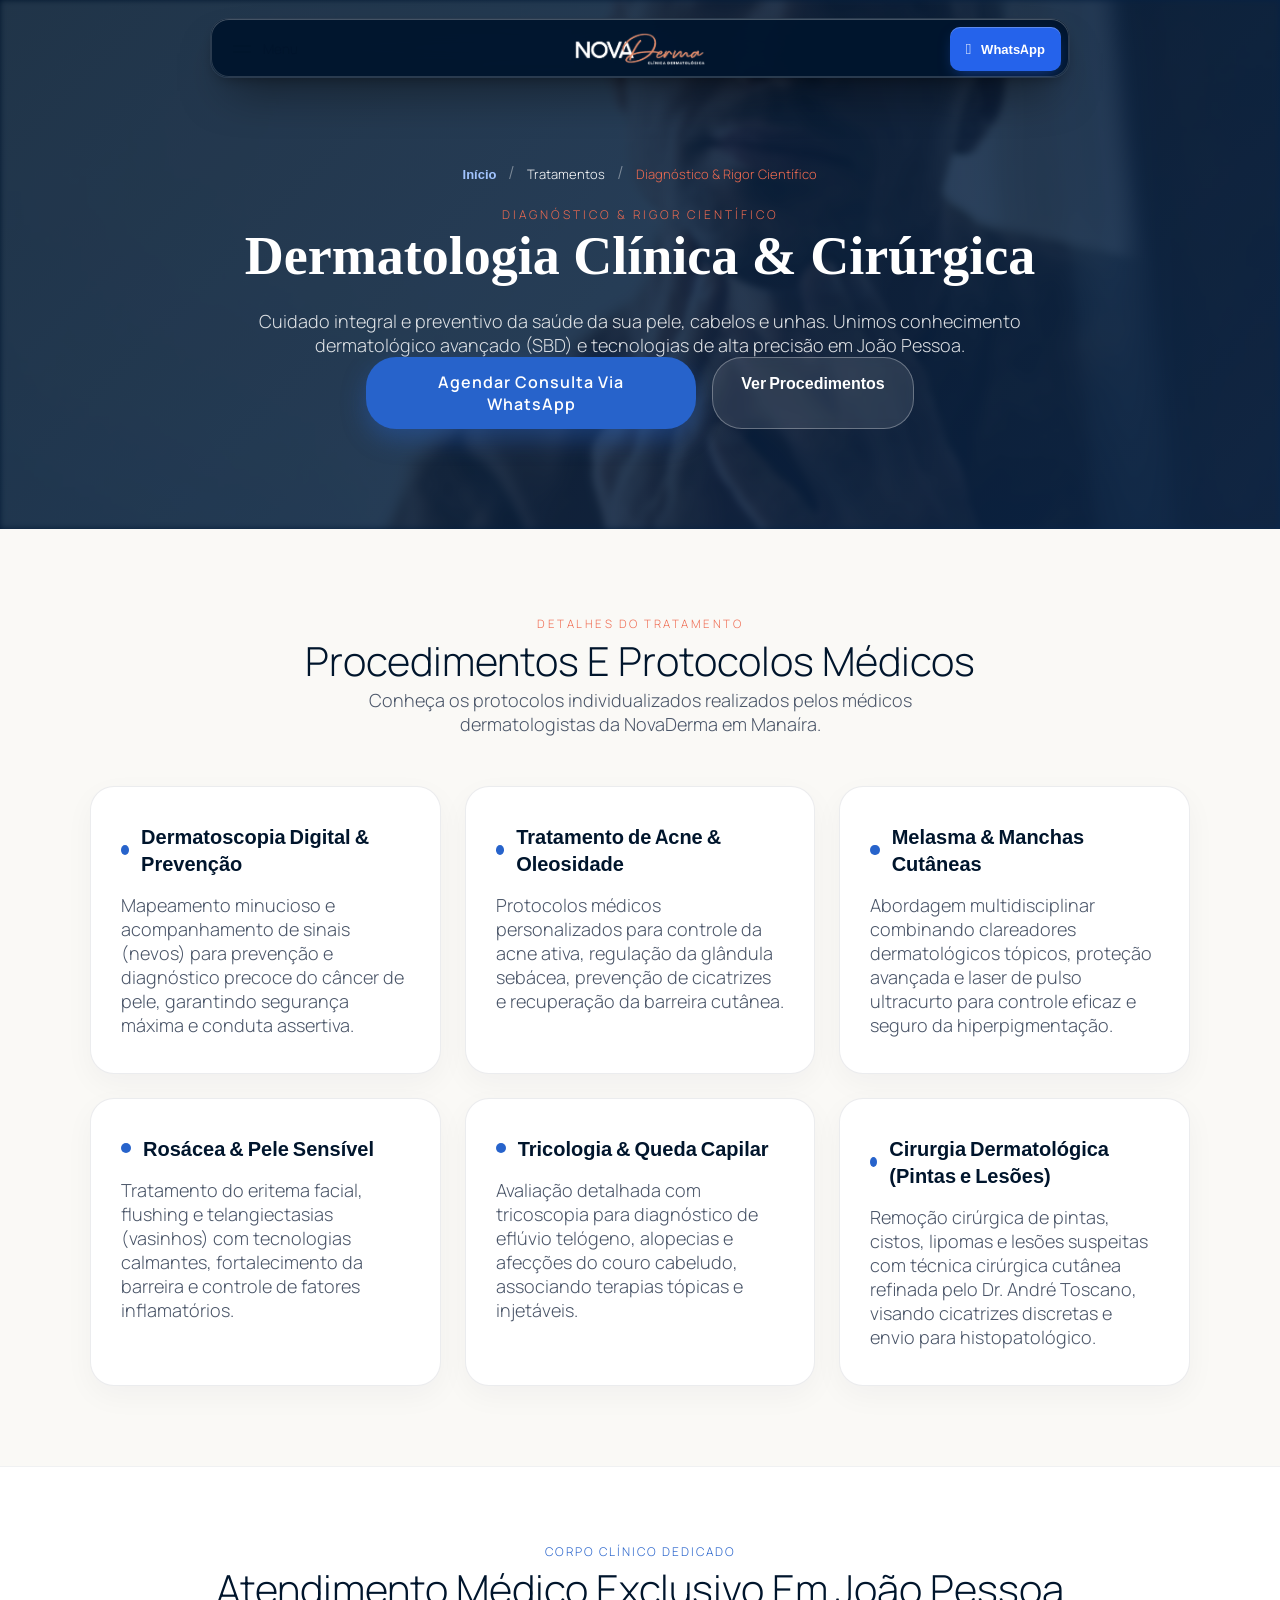
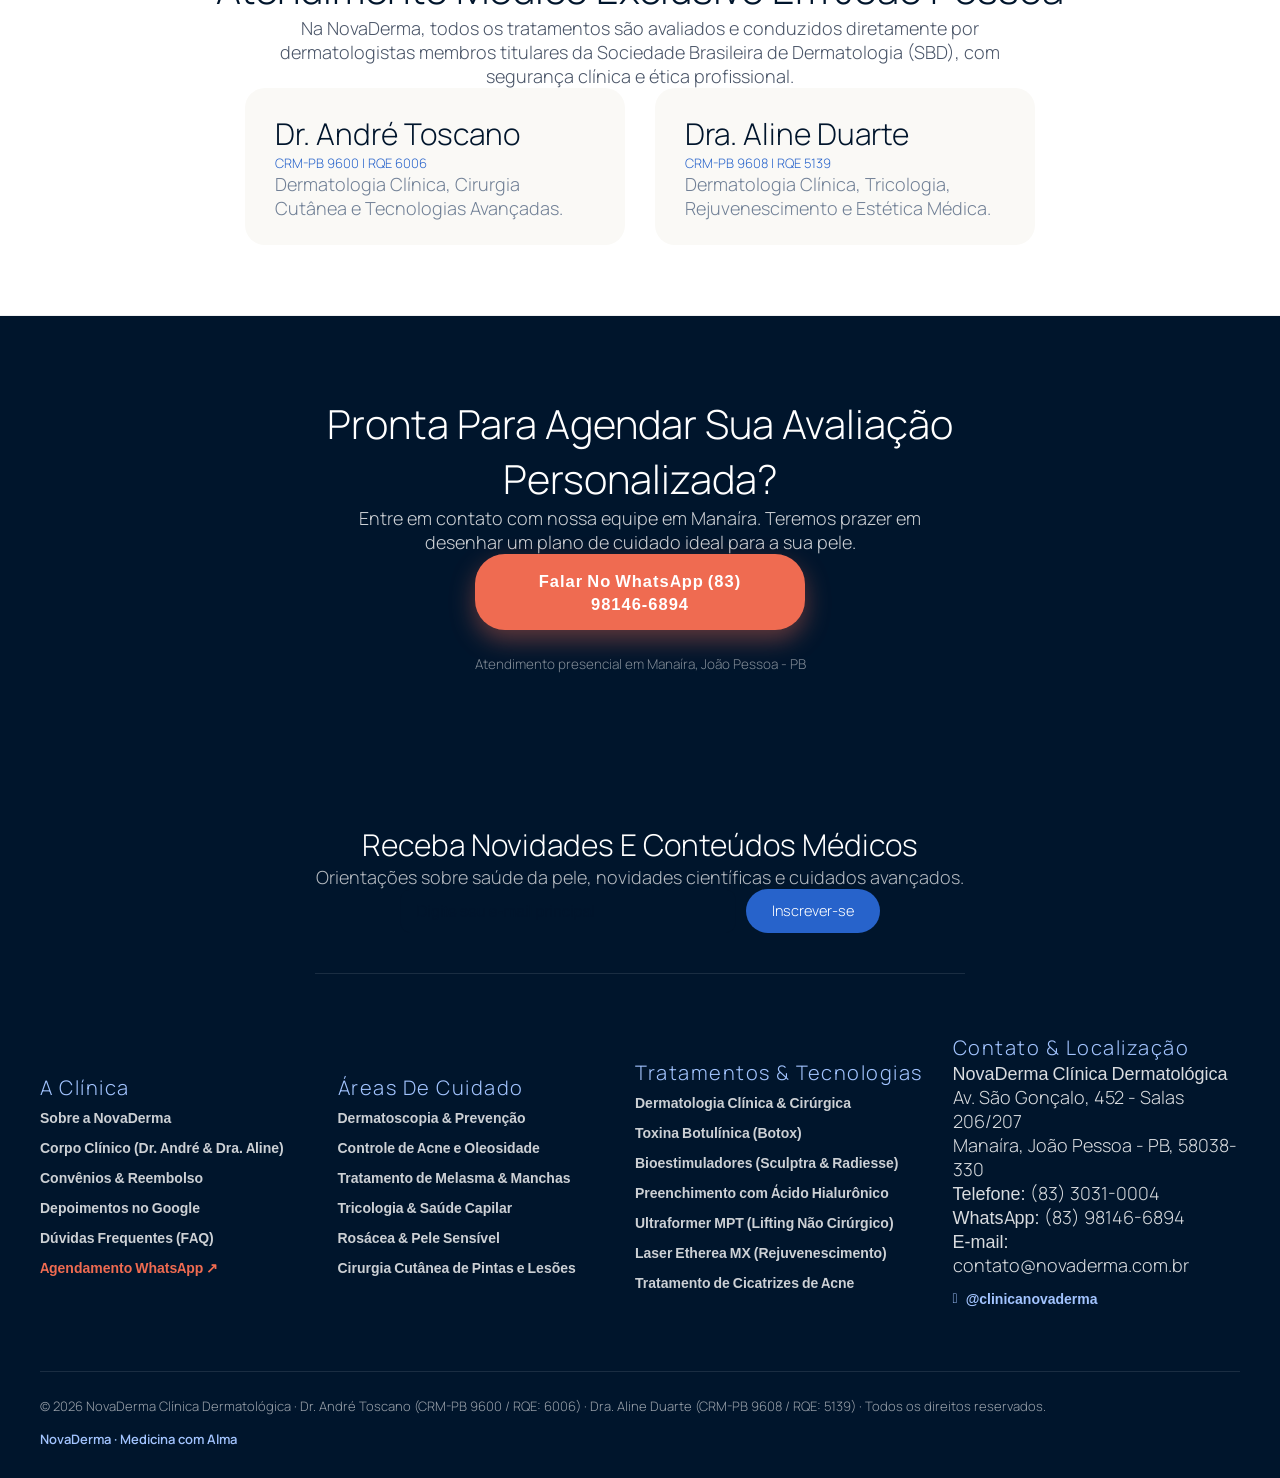
==== commit e9284d8d: "fix: alinhamento estrito do CardNav com Menu a esquerda, Logo NovaDerma no meio e botao WhatsApp a d" ====
--- a/dermatologia-clinica.html
+++ b/dermatologia-clinica.html
@@ -1990,8 +1990,8 @@
           <img src="images/novaderma-logo-darkmode.png" alt="NovaDerma - Clínica Dermatológica" fetchpriority="high" />
         </a>
 
-        <a href="https://wa.me/5583981466894?text=Olá!%20Gostaria%20de%20agendar%20uma%20consulta%20na%20NovaDerma." class="card-nav__cta" target="_blank" rel="noopener">
-          Agendar Consulta
+        <a href="https://wa.me/5583981466894?text=Olá!%20Gostaria%20de%20agendar%20uma%20consulta%20na%20NovaDerma." class="card-nav__cta" target="_blank" rel="noopener" aria-label="Entrar em contato no WhatsApp">
+          <i class="fab fa-whatsapp" style="font-size: 15px; margin-right: 4px;"></i> WhatsApp
         </a>
       </div>
 
@@ -2127,8 +2127,8 @@
           </div>
         </div>
 
-        <a href="https://wa.me/5583981466894?text=Olá!%20Gostaria%20de%20agendar%20uma%20consulta%20na%20NovaDerma." class="card-nav__cta card-nav__cta--wide" target="_blank" rel="noopener">
-          Agendar Consulta
+        <a href="https://wa.me/5583981466894?text=Olá!%20Gostaria%20de%20agendar%20uma%20consulta%20na%20NovaDerma." class="card-nav__cta card-nav__cta--wide" target="_blank" rel="noopener" aria-label="Entrar em contato no WhatsApp">
+          <i class="fab fa-whatsapp" style="font-size: 16px; margin-right: 6px;"></i> Falar no WhatsApp
         </a>
       </div>
 
--- a/css/card-nav.css
+++ b/css/card-nav.css
@@ -1,13 +1,13 @@
 /* ==========================================================================
-   REACT BITS - CARD NAV COMPONENT
-   Luxury Frosted Glass Navigation Bar with Spring Dropdown Cards
+   REACT BITS - CARD NAV COMPONENT (CLONE AUTÊNTICO)
+   Menu à Esquerda | Logo NovaDerma no Meio | WhatsApp à Direita
    ========================================================================== */
 
 :root {
-  --cn-panel: rgba(0, 21, 44, 0.92);
+  --cn-panel: rgba(0, 21, 44, 0.94);
   --cn-solid: #00152c;
-  --cn-edge: rgba(255, 255, 255, 0.14);
-  --cn-highlight: rgba(255, 255, 255, 0.1);
+  --cn-edge: rgba(255, 255, 255, 0.16);
+  --cn-highlight: rgba(255, 255, 255, 0.12);
   --cn-shadow: 0 24px 48px -20px rgba(0, 0, 0, 0.8), 0 6px 16px -8px rgba(0, 0, 0, 0.5);
   --cn-text: #f4f4f5;
   --cn-muted: rgba(244, 244, 245, 0.65);
@@ -24,7 +24,7 @@
   --cn-inset: 8px;
   --cn-gap: 8px;
   --cn-radius: 18px;
-  --cn-logo: 28px;
+  --cn-logo: 32px;
   --cn-card: 180px;
   --cn-blur: blur(24px) saturate(1.8);
 }
@@ -39,218 +39,232 @@
   justify-content: center !important;
   padding: 0 16px !important;
   pointer-events: none !important;
+  box-sizing: border-box !important;
 }
 
 .card-nav {
-  position: relative;
-  width: 100%;
-  max-width: var(--cn-max);
-  height: var(--cn-bar);
-  margin: 0 auto;
-  font-size: 14px;
-  line-height: 1.4;
-  -webkit-tap-highlight-color: transparent;
-  pointer-events: auto;
-  font-family: 'Manrope', -apple-system, BlinkMacSystemFont, sans-serif;
+  position: relative !important;
+  width: 100% !important;
+  max-width: var(--cn-max) !important;
+  height: var(--cn-bar) !important;
+  margin: 0 auto !important;
+  font-size: 14px !important;
+  line-height: 1.4 !important;
+  -webkit-tap-highlight-color: transparent !important;
+  pointer-events: auto !important;
+  font-family: 'Manrope', -apple-system, BlinkMacSystemFont, sans-serif !important;
 }
 
 .card-nav__panel {
-  position: absolute;
-  top: 0;
-  right: 0;
-  left: 0;
-  z-index: 10;
-  height: var(--cn-bar);
-  border-radius: var(--cn-radius);
-  overflow: hidden;
-  background: var(--cn-panel);
-  box-shadow: var(--cn-shadow);
-  -webkit-backdrop-filter: var(--cn-blur);
-  backdrop-filter: var(--cn-blur);
-  transition: height 0.5s cubic-bezier(0.22, 1, 0.36, 1);
-  box-sizing: border-box;
+  position: absolute !important;
+  top: 0 !important;
+  right: 0 !important;
+  left: 0 !important;
+  z-index: 10 !important;
+  height: var(--cn-bar) !important;
+  border-radius: var(--cn-radius) !important;
+  overflow: hidden !important;
+  background: var(--cn-panel) !important;
+  box-shadow: var(--cn-shadow) !important;
+  -webkit-backdrop-filter: var(--cn-blur) !important;
+  backdrop-filter: var(--cn-blur) !important;
+  transition: height 0.5s cubic-bezier(0.22, 1, 0.36, 1) !important;
+  box-sizing: border-box !important;
+  border: 1px solid var(--cn-edge) !important;
 }
 
 .card-nav__rim {
-  position: absolute;
-  inset: 0;
-  z-index: 3;
-  border-radius: inherit;
+  position: absolute !important;
+  inset: 0 !important;
+  z-index: 3 !important;
+  border-radius: inherit !important;
   box-shadow:
     inset 0 0 0 1px var(--cn-edge),
-    inset 0 1px 0 var(--cn-highlight);
-  pointer-events: none;
-}
-
+    inset 0 1px 0 var(--cn-highlight) !important;
+  pointer-events: none !important;
+}
+
+/* A BARRA: MENU À ESQUERDA | LOGO NO MEIO | WHATSAPP À DIREITA */
 .card-nav__bar {
-  position: relative;
-  z-index: 2;
-  display: grid;
-  grid-template-columns: 1fr auto 1fr;
-  align-items: center;
-  height: var(--cn-bar);
-  padding: 0 var(--cn-inset);
-  box-sizing: border-box;
-}
-
+  position: relative !important;
+  z-index: 2 !important;
+  display: grid !important;
+  grid-template-columns: 1fr auto 1fr !important;
+  align-items: center !important;
+  height: var(--cn-bar) !important;
+  padding: 0 var(--cn-inset) !important;
+  box-sizing: border-box !important;
+  width: 100% !important;
+}
+
+/* 1. MENU À ESQUERDA */
 .card-nav__menu {
-  display: inline-flex;
-  align-items: center;
-  gap: 10px;
-  justify-self: start;
-  height: calc(var(--cn-bar) - var(--cn-inset) * 2);
-  padding: 0 14px 0 16px;
-  border: 0;
-  border-radius: calc(var(--cn-radius) - var(--cn-inset));
-  background: none;
-  color: var(--cn-text);
-  font-family: inherit;
-  font-size: inherit;
-  font-weight: 500;
-  cursor: pointer;
-  outline: none;
-  transition: background-color 0.2s ease;
+  grid-column: 1 !important;
+  justify-self: start !important;
+  display: inline-flex !important;
+  align-items: center !important;
+  gap: 8px !important;
+  height: calc(var(--cn-bar) - var(--cn-inset) * 2) !important;
+  padding: 0 14px 0 14px !important;
+  border: 0 !important;
+  border-radius: calc(var(--cn-radius) - var(--cn-inset)) !important;
+  background: none !important;
+  color: var(--cn-text) !important;
+  font-family: inherit !important;
+  font-size: 13.5px !important;
+  font-weight: 600 !important;
+  cursor: pointer !important;
+  outline: none !important;
+  transition: background-color 0.2s ease !important;
 }
 
 .card-nav__menu:hover {
-  background: var(--cn-hover);
-}
-
-.card-nav__menu:focus-visible,
-.card-nav__logo:focus-visible,
-.card-nav__cta:focus-visible,
-.card-nav__link:focus-visible {
-  outline: 2px solid var(--cn-ring);
-  outline-offset: 2px;
+  background: var(--cn-hover) !important;
 }
 
 .card-nav__burger {
-  position: relative;
-  width: 18px;
-  height: 12px;
+  position: relative !important;
+  width: 18px !important;
+  height: 12px !important;
+  display: inline-block !important;
+  vertical-align: middle !important;
 }
 
 .card-nav__line {
-  position: absolute;
-  left: 0;
-  width: 100%;
-  height: 1.5px;
-  border-radius: 2px;
-  background: currentColor;
+  position: absolute !important;
+  left: 0 !important;
+  width: 100% !important;
+  height: 1.5px !important;
+  border-radius: 2px !important;
+  background: currentColor !important;
   transition:
     transform 0.5s cubic-bezier(0.22, 1, 0.36, 1),
-    top 0.5s cubic-bezier(0.22, 1, 0.36, 1);
+    top 0.5s cubic-bezier(0.22, 1, 0.36, 1) !important;
 }
 
 .card-nav__line--top {
-  top: 2.25px;
+  top: 2.25px !important;
 }
 
 .card-nav__line--bottom {
-  top: 8.25px;
+  top: 8.25px !important;
 }
 
 .card-nav[data-open] .card-nav__line--top {
-  top: 5.25px;
-  transform: rotate(45deg);
+  top: 5.25px !important;
+  transform: rotate(45deg) !important;
 }
 
 .card-nav[data-open] .card-nav__line--bottom {
-  top: 5.25px;
-  transform: rotate(-45deg);
+  top: 5.25px !important;
+  transform: rotate(-45deg) !important;
 }
 
 .card-nav__menu-label {
-  position: relative;
-  display: inline-grid;
-  overflow: hidden;
+  position: relative !important;
+  display: inline-grid !important;
+  overflow: hidden !important;
+  font-size: 13.5px !important;
+  font-weight: 600 !important;
 }
 
 .card-nav__word {
-  grid-area: 1 / 1;
-  transition: transform 0.5s cubic-bezier(0.22, 1, 0.36, 1);
+  grid-area: 1 / 1 !important;
+  transition: transform 0.5s cubic-bezier(0.22, 1, 0.36, 1) !important;
 }
 
 .card-nav__word--close {
-  transform: translateY(110%);
+  transform: translateY(110%) !important;
 }
 
 .card-nav[data-open] .card-nav__word--open {
-  transform: translateY(-110%);
+  transform: translateY(-110%) !important;
 }
 
 .card-nav[data-open] .card-nav__word--close {
-  transform: translateY(0);
-}
-
+  transform: translateY(0) !important;
+}
+
+/* 2. LOGO NOVADERMA EXATAMENTE NO MEIO */
 .card-nav__logo {
-  display: inline-flex;
-  align-items: center;
-  justify-self: center;
-  height: var(--cn-logo);
-  color: var(--cn-text);
-  text-decoration: none;
-  outline: none;
+  grid-column: 2 !important;
+  justify-self: center !important;
+  display: inline-flex !important;
+  align-items: center !important;
+  justify-content: center !important;
+  height: var(--cn-logo) !important;
+  color: var(--cn-text) !important;
+  text-decoration: none !important;
+  outline: none !important;
+  margin: 0 auto !important;
 }
 
 .card-nav__logo img,
 .card-nav__logo svg {
-  display: block;
-  height: 100%;
-  width: auto;
-  max-height: 34px;
-  object-fit: contain;
-}
-
+  display: block !important;
+  height: 100% !important;
+  width: auto !important;
+  max-height: 34px !important;
+  max-width: 160px !important;
+  object-fit: contain !important;
+}
+
+/* 3. BOTÃO WHATSAPP À DIREITA */
 .card-nav__cta {
-  display: inline-flex;
-  align-items: center;
-  justify-content: center;
-  justify-self: end;
-  height: calc(var(--cn-bar) - var(--cn-inset) * 2);
-  padding: 0 18px;
-  border: 0;
-  border-radius: calc(var(--cn-radius) - var(--cn-inset));
-  background: var(--cn-cta);
-  box-shadow: var(--cn-cta-shadow);
-  color: var(--cn-cta-ink);
-  font-family: inherit;
-  font-size: 13.5px;
-  font-weight: 600;
-  white-space: nowrap;
-  text-decoration: none;
-  cursor: pointer;
-  outline: none;
-  transition: filter 0.2s ease, transform 0.2s ease;
+  grid-column: 3 !important;
+  justify-self: end !important;
+  display: inline-flex !important;
+  align-items: center !important;
+  justify-content: center !important;
+  gap: 6px !important;
+  height: calc(var(--cn-bar) - var(--cn-inset) * 2) !important;
+  padding: 0 16px !important;
+  border: 0 !important;
+  border-radius: calc(var(--cn-radius) - var(--cn-inset)) !important;
+  background: var(--cn-cta) !important;
+  box-shadow: var(--cn-cta-shadow) !important;
+  color: var(--cn-cta-ink) !important;
+  font-family: inherit !important;
+  font-size: 13px !important;
+  font-weight: 700 !important;
+  white-space: nowrap !important;
+  text-decoration: none !important;
+  cursor: pointer !important;
+  outline: none !important;
+  transition: filter 0.2s ease, transform 0.2s ease !important;
 }
 
 .card-nav__cta:hover {
-  filter: var(--cn-cta-hover);
-  transform: translateY(-1px);
-}
-
-/* NARROW MODE (MOBILE < 560px) */
+  filter: var(--cn-cta-hover) !important;
+  transform: translateY(-1px) !important;
+}
+
+/* ADAPTAÇÃO MOBILE (< 580px): MANTÉM MENU À ESQUERDA, LOGO NO MEIO, WHATSAPP À DIREITA */
 @media screen and (max-width: 580px) {
+  :root {
+    --cn-bar: 56px;
+    --cn-inset: 6px;
+    --cn-logo: 26px;
+  }
   .card-nav-wrapper {
-    top: 12px !important;
-    padding: 0 12px !important;
-  }
-  .card-nav .card-nav__bar {
-    grid-template-columns: auto 1fr auto;
-  }
-  .card-nav .card-nav__logo {
-    grid-column: 1;
-    grid-row: 1;
-    justify-self: start;
-    padding-left: 8px;
-  }
-  .card-nav .card-nav__menu {
-    grid-column: 3;
-    grid-row: 1;
-    justify-self: end;
-  }
-  .card-nav .card-nav__cta:not(.card-nav__cta--wide) {
-    display: none;
+    top: 10px !important;
+    padding: 0 10px !important;
+  }
+  .card-nav__menu {
+    padding: 0 8px !important;
+    gap: 6px !important;
+  }
+  .card-nav__menu-label {
+    font-size: 12.5px !important;
+  }
+  .card-nav__logo img {
+    max-height: 26px !important;
+    max-width: 120px !important;
+  }
+  .card-nav__cta {
+    padding: 0 10px !important;
+    font-size: 11.5px !important;
+    gap: 4px !important;
   }
   .card-nav__cards {
     flex-direction: column !important;
@@ -258,162 +272,153 @@
   .card-nav__card {
     flex: none !important;
     min-height: 0 !important;
-    gap: 10px !important;
-    padding: 14px 14px 12px !important;
+    gap: 8px !important;
+    padding: 12px 14px 10px !important;
   }
   .card-nav__links {
     flex-direction: column !important;
-    gap: 6px !important;
-  }
-}
-
+    gap: 4px !important;
+  }
+  .card-nav__cta--wide {
+    display: none !important; /* Já temos o botão WhatsApp fixado no topo à direita! */
+  }
+}
+
+/* CONTEÚDO EXPANSÍVEL (OS CARDS DO REACT BITS) */
 .card-nav__content {
-  position: absolute;
-  top: var(--cn-bar);
-  right: 0;
-  left: 0;
-  display: flex;
-  flex-direction: column;
-  gap: var(--cn-gap);
-  padding: 0 var(--cn-inset) var(--cn-inset);
-  box-sizing: border-box;
-  perspective: 900px;
-  visibility: hidden;
-  opacity: 0;
-  transition: opacity 0.3s ease, visibility 0.3s ease;
+  position: absolute !important;
+  top: var(--cn-bar) !important;
+  right: 0 !important;
+  left: 0 !important;
+  display: flex !important;
+  flex-direction: column !important;
+  gap: var(--cn-gap) !important;
+  padding: 0 var(--cn-inset) var(--cn-inset) !important;
+  box-sizing: border-box !important;
+  perspective: 900px !important;
+  visibility: hidden !important;
+  opacity: 0 !important;
+  transition: opacity 0.3s ease, visibility 0.3s ease !important;
 }
 
 .card-nav[data-open] .card-nav__content {
-  visibility: visible;
-  opacity: 1;
+  visibility: visible !important;
+  opacity: 1 !important;
 }
 
 .card-nav__cards {
-  display: flex;
-  gap: var(--cn-gap);
+  display: flex !important;
+  gap: var(--cn-gap) !important;
 }
 
 .card-nav__card {
-  position: relative;
-  display: flex;
-  flex: 1 1 0;
-  flex-direction: column;
-  gap: 14px;
-  min-width: 0;
-  min-height: var(--cn-card);
-  padding: 16px 16px 14px;
-  border-radius: calc(var(--cn-radius) - var(--cn-inset));
-  box-sizing: border-box;
-  background: var(--cn-tile);
-  box-shadow: var(--cn-tile-rim);
-  color: var(--cn-text);
-  transform-origin: 50% 0;
-  transition: transform 0.4s cubic-bezier(0.22, 1, 0.36, 1), opacity 0.4s ease;
+  position: relative !important;
+  display: flex !important;
+  flex: 1 1 0 !important;
+  flex-direction: column !important;
+  gap: 14px !important;
+  min-width: 0 !important;
+  min-height: var(--cn-card) !important;
+  padding: 16px 16px 14px !important;
+  border-radius: calc(var(--cn-radius) - var(--cn-inset)) !important;
+  box-sizing: border-box !important;
+  background: var(--cn-tile) !important;
+  box-shadow: var(--cn-tile-rim) !important;
+  color: var(--cn-text) !important;
+  transform-origin: 50% 0 !important;
+  transition: transform 0.4s cubic-bezier(0.22, 1, 0.36, 1), opacity 0.4s ease !important;
 }
 
 .card-nav:not([data-open]) .card-nav__card {
-  transform: translateY(20px) scale(0.97);
-  opacity: 0;
+  transform: translateY(20px) scale(0.97) !important;
+  opacity: 0 !important;
 }
 
 .card-nav[data-open] .card-nav__card {
-  transform: translateY(0) scale(1);
-  opacity: 1;
+  transform: translateY(0) scale(1) !important;
+  opacity: 1 !important;
 }
 
 .card-nav__card-head {
-  display: flex;
-  flex-direction: column;
-  gap: 4px;
+  display: flex !important;
+  flex-direction: column !important;
+  gap: 4px !important;
 }
 
 .card-nav__label {
-  font-size: 16px;
-  font-weight: 700;
-  letter-spacing: -0.015em;
-  color: #ffffff;
+  font-size: 16px !important;
+  font-weight: 700 !important;
+  letter-spacing: -0.015em !important;
+  color: #ffffff !important;
 }
 
 .card-nav__description {
-  margin: 0;
-  color: var(--cn-muted);
-  font-size: 12.5px;
-  line-height: 1.45;
+  margin: 0 !important;
+  color: var(--cn-muted) !important;
+  font-size: 12.5px !important;
+  line-height: 1.45 !important;
 }
 
 .card-nav__links {
-  display: flex;
-  flex-direction: column;
-  gap: 3px;
-  margin: auto 0 0;
-  padding: 0;
-  list-style: none;
+  display: flex !important;
+  flex-direction: column !important;
+  gap: 3px !important;
+  margin: auto 0 0 !important;
+  padding: 0 !important;
+  list-style: none !important;
 }
 
 .card-nav__link {
-  display: inline-flex;
-  align-items: center;
-  gap: 8px;
-  padding: 3px 0;
-  border: 0;
-  border-radius: 6px;
-  background: none;
-  color: inherit;
-  font-family: inherit;
-  font-size: 13.5px;
-  font-weight: 500;
-  text-decoration: none;
-  cursor: pointer;
-  outline: none;
-  opacity: 0.85;
-  transition: opacity 0.2s ease, color 0.2s ease;
+  display: inline-flex !important;
+  align-items: center !important;
+  gap: 8px !important;
+  padding: 4px 0 !important;
+  border: 0 !important;
+  border-radius: 6px !important;
+  background: none !important;
+  color: inherit !important;
+  font-family: inherit !important;
+  font-size: 13.5px !important;
+  font-weight: 500 !important;
+  text-decoration: none !important;
+  cursor: pointer !important;
+  outline: none !important;
+  opacity: 0.85 !important;
+  transition: opacity 0.2s ease, color 0.2s ease !important;
 }
 
 .card-nav__link:hover {
-  opacity: 1;
-  color: #93c5fd;
+  opacity: 1 !important;
+  color: #93c5fd !important;
 }
 
 .card-nav__arrow {
-  position: relative;
-  display: inline-block;
-  flex: none;
-  width: 14px;
-  height: 14px;
-  overflow: hidden;
+  position: relative !important;
+  display: inline-block !important;
+  flex: none !important;
+  width: 14px !important;
+  height: 14px !important;
+  overflow: hidden !important;
 }
 
 .card-nav__arrow-icon {
-  position: absolute;
-  inset: 0;
-  width: 100%;
-  height: 100%;
-  transition: transform 0.45s cubic-bezier(0.22, 1, 0.36, 1);
+  position: absolute !important;
+  inset: 0 !important;
+  width: 100% !important;
+  height: 100% !important;
+  transition: transform 0.45s cubic-bezier(0.22, 1, 0.36, 1) !important;
 }
 
 .card-nav__arrow-icon--in {
-  transform: translate(-110%, 110%);
+  transform: translate(-110%, 110%) !important;
 }
 
 .card-nav__link:hover .card-nav__arrow-icon--out,
 .card-nav__link:focus-visible .card-nav__arrow-icon--out {
-  transform: translate(110%, -110%);
+  transform: translate(110%, -110%) !important;
 }
 
 .card-nav__link:hover .card-nav__arrow-icon--in,
 .card-nav__link:focus-visible .card-nav__arrow-icon--in {
-  transform: translate(0, 0);
-}
-
-.card-nav__cta--wide {
-  display: none;
-  width: 100%;
-  height: 44px;
-}
-
-@media screen and (max-width: 580px) {
-  .card-nav__cta--wide {
-    display: flex;
-    margin-top: 6px;
-  }
-}
+  transform: translate(0, 0) !important;
+}
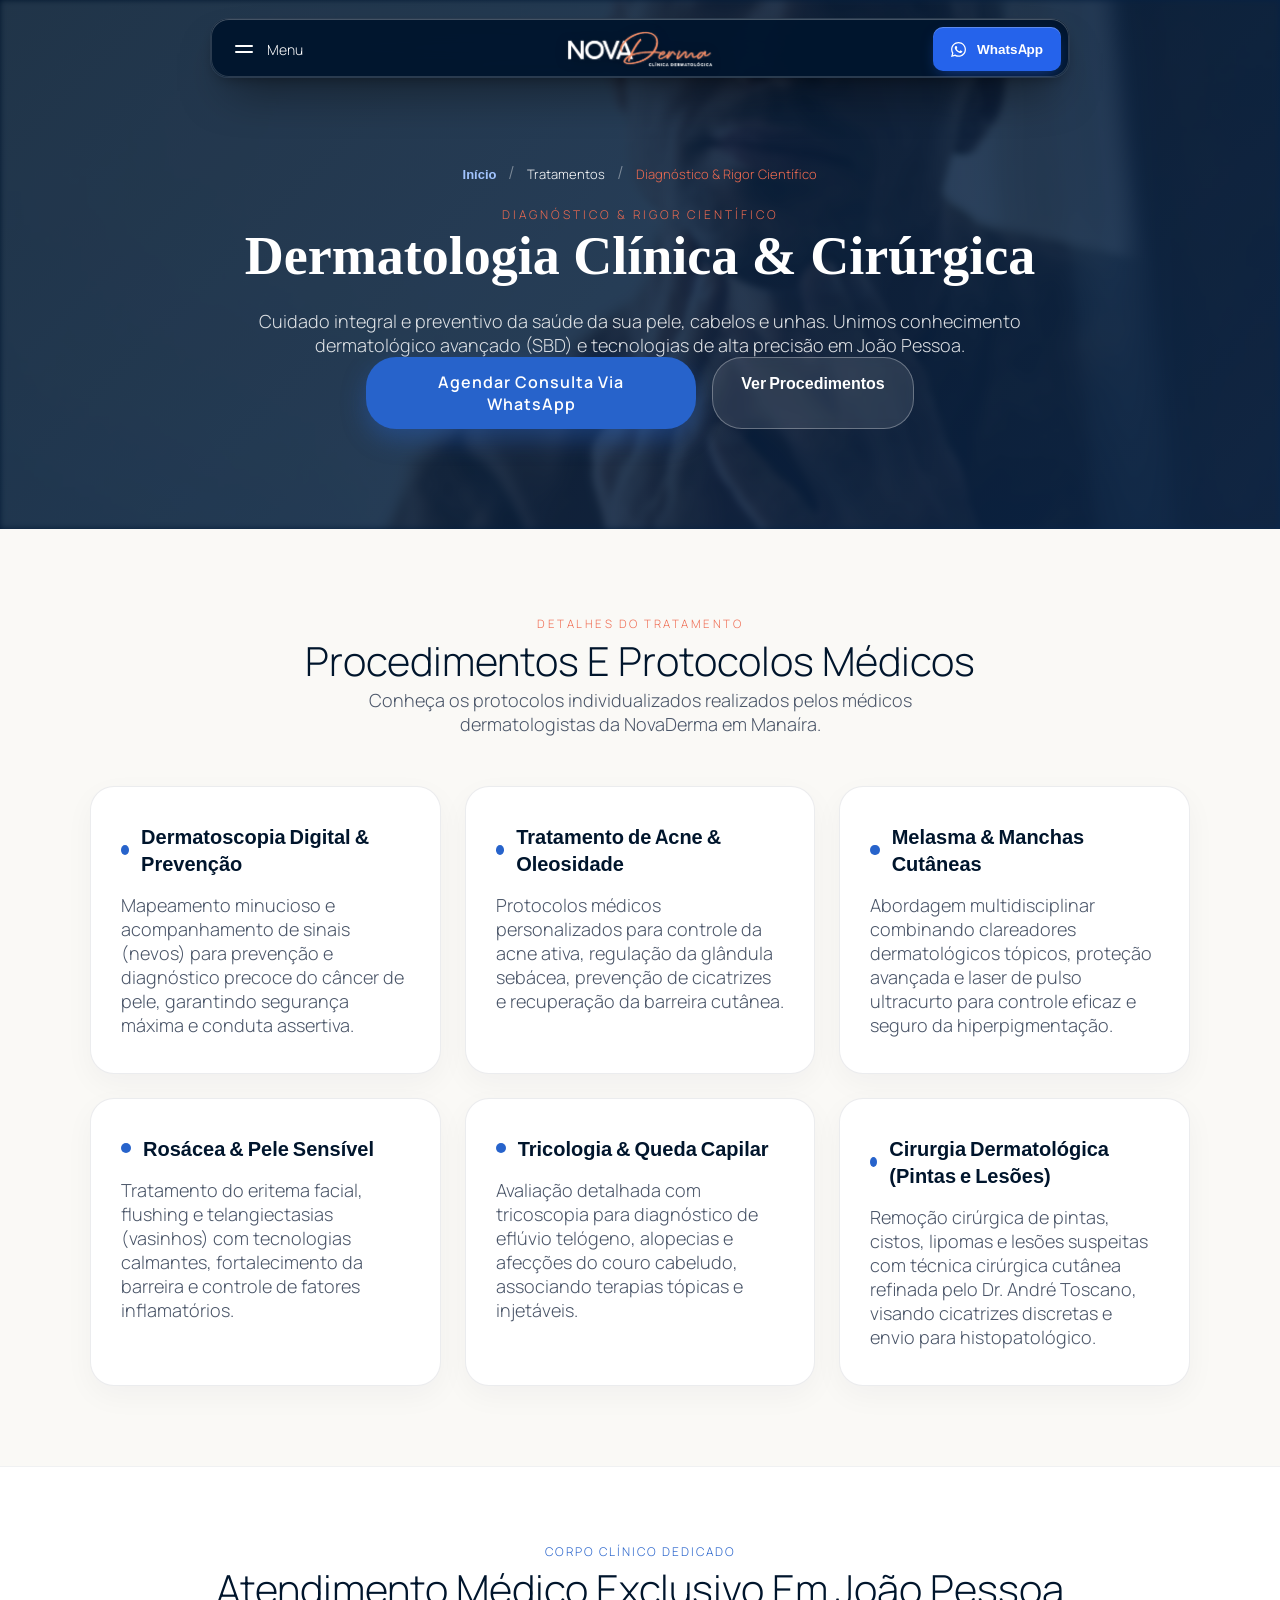
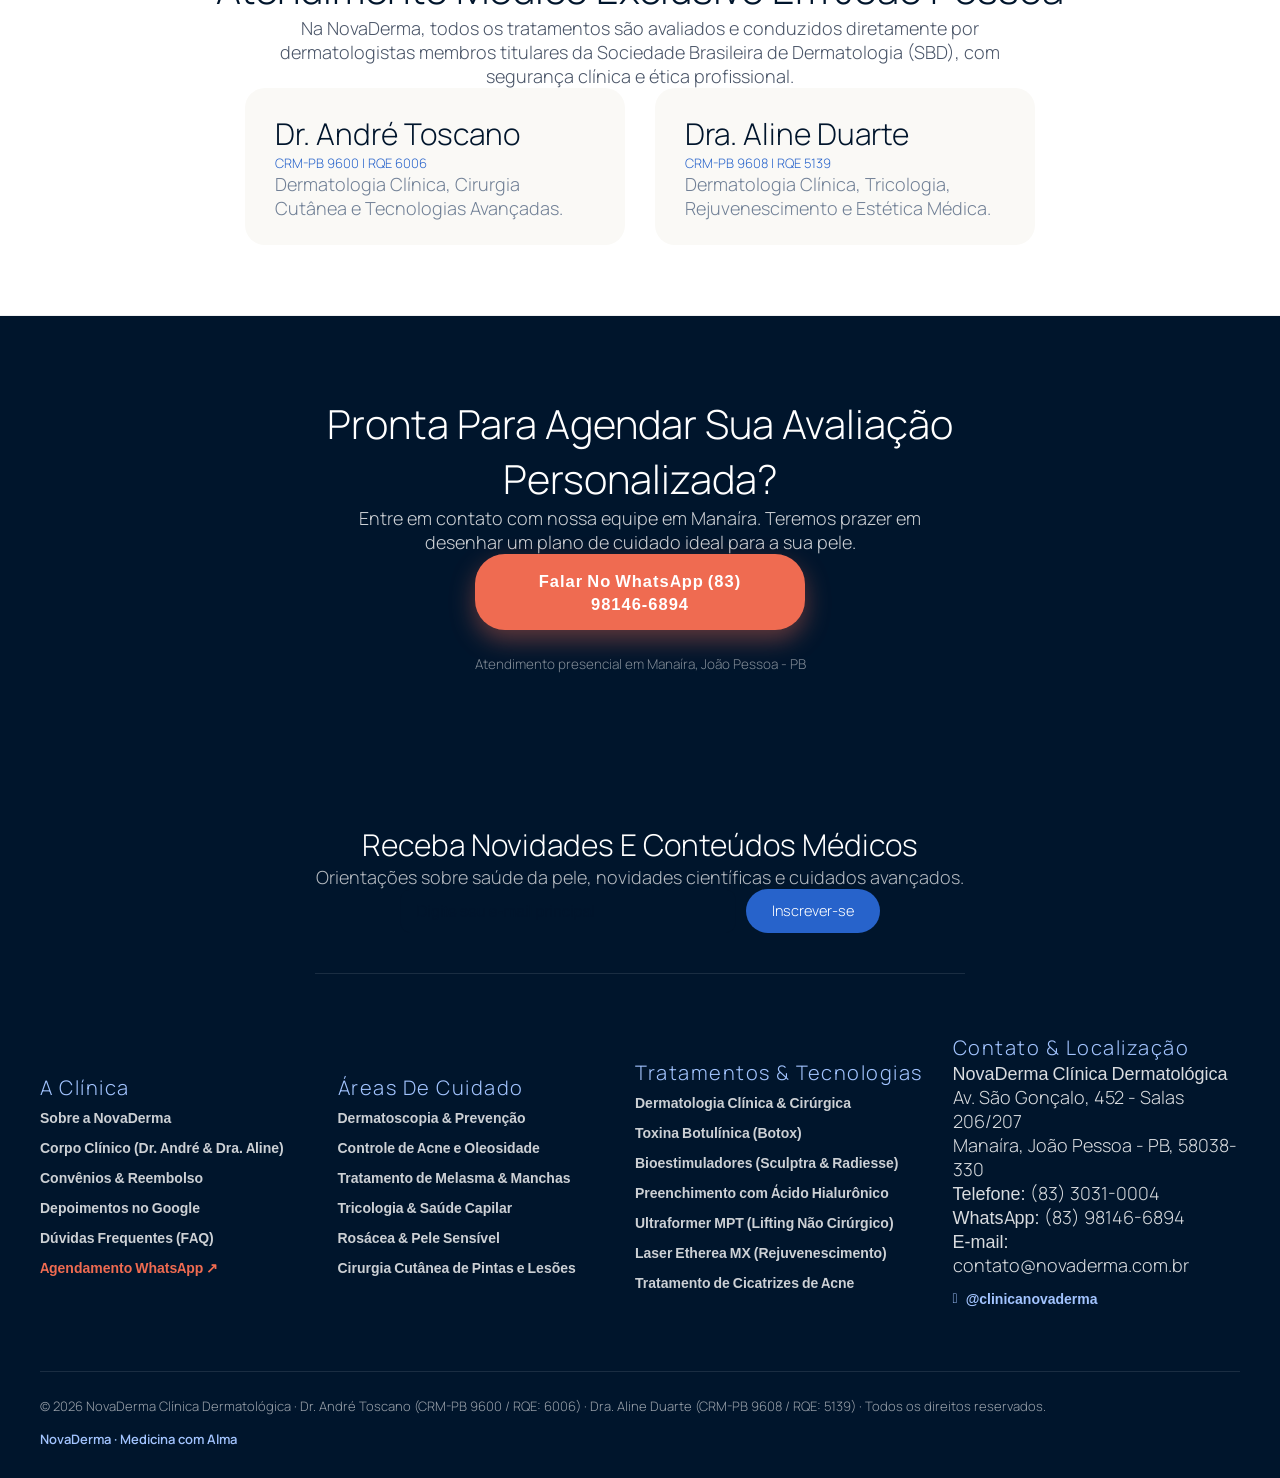
==== commit 0ce24924: "fix: restaura botao Menu visivel com icones brancos, logo branca luminosa no centro e svg oficial do" ====
--- a/dermatologia-clinica.html
+++ b/dermatologia-clinica.html
@@ -1960,7 +1960,7 @@
 }
 </style>
 <a href="https://wa.me/5583981466894?text=Olá!%20Gostaria%20de%20agendar%20uma%20consulta%20na%20NovaDerma." class="mobile-sticky-whatsapp" target="_blank" rel="noopener">
-  <i class="fab fa-whatsapp" style="font-size: 20px;"></i> Agendar Consulta
+  <svg width="15" height="15" viewBox="0 0 24 24" fill="currentColor" style="display:inline-block; vertical-align:middle; margin-right:5px; pointer-events:none;"><path d="M.057 24l1.687-6.163c-1.041-1.804-1.588-3.849-1.587-5.946.003-6.556 5.338-11.891 11.893-11.891 3.181.001 6.167 1.24 8.413 3.488 2.245 2.248 3.481 5.236 3.48 8.414-.003 6.557-5.338 11.892-11.893 11.892-1.99-.001-3.951-.5-5.688-1.448l-6.305 1.654zm6.597-3.807c1.676.995 3.276 1.591 5.392 1.592 5.448 0 9.886-4.434 9.889-9.885.002-5.462-4.415-9.89-9.881-9.892-5.452 0-9.887 4.434-9.889 9.884-.001 2.225.651 3.891 1.746 5.634l-.999 3.648 3.742-.981zm11.387-5.464c-.074-.124-.272-.198-.57-.347-.297-.149-1.758-.868-2.031-.967-.272-.099-.47-.149-.669.149-.198.297-.768.967-.941 1.165-.173.198-.347.223-.644.074-.297-.149-1.255-.462-2.39-1.475-.883-.788-1.48-1.761-1.653-2.059-.173-.297-.018-.458.13-.606.134-.133.297-.347.446-.521.151-.172.2-.296.3-.495.099-.198.05-.372-.025-.521-.075-.148-.669-1.611-.916-2.206-.242-.579-.487-.501-.669-.51l-.57-.01c-.198 0-.52.074-.792.372s-1.04 1.016-1.04 2.479 1.065 2.876 1.213 3.074c.149.198 2.095 3.2 5.076 4.487.709.306 1.263.489 1.694.626.712.226 1.36.194 1.872.118.571-.085 1.758-.719 2.006-1.413.248-.695.248-1.29.173-1.414z"/></svg> Agendar Consulta
 </a>
   <link href="css/card-nav.css" rel="stylesheet">
 </head>
@@ -1987,11 +1987,11 @@
         </button>
 
         <a href="/" class="card-nav__logo" aria-label="NovaDerma Clínica Dermatológica">
-          <img src="images/novaderma-logo-darkmode.png" alt="NovaDerma - Clínica Dermatológica" fetchpriority="high" />
+          <img src="images/novaderma-white-logo.png" alt="NovaDerma - Clínica Dermatológica" fetchpriority="high" />
         </a>
 
         <a href="https://wa.me/5583981466894?text=Olá!%20Gostaria%20de%20agendar%20uma%20consulta%20na%20NovaDerma." class="card-nav__cta" target="_blank" rel="noopener" aria-label="Entrar em contato no WhatsApp">
-          <i class="fab fa-whatsapp" style="font-size: 15px; margin-right: 4px;"></i> WhatsApp
+          <svg width="15" height="15" viewBox="0 0 24 24" fill="currentColor" style="display:inline-block; vertical-align:middle; margin-right:5px; pointer-events:none;"><path d="M.057 24l1.687-6.163c-1.041-1.804-1.588-3.849-1.587-5.946.003-6.556 5.338-11.891 11.893-11.891 3.181.001 6.167 1.24 8.413 3.488 2.245 2.248 3.481 5.236 3.48 8.414-.003 6.557-5.338 11.892-11.893 11.892-1.99-.001-3.951-.5-5.688-1.448l-6.305 1.654zm6.597-3.807c1.676.995 3.276 1.591 5.392 1.592 5.448 0 9.886-4.434 9.889-9.885.002-5.462-4.415-9.89-9.881-9.892-5.452 0-9.887 4.434-9.889 9.884-.001 2.225.651 3.891 1.746 5.634l-.999 3.648 3.742-.981zm11.387-5.464c-.074-.124-.272-.198-.57-.347-.297-.149-1.758-.868-2.031-.967-.272-.099-.47-.149-.669.149-.198.297-.768.967-.941 1.165-.173.198-.347.223-.644.074-.297-.149-1.255-.462-2.39-1.475-.883-.788-1.48-1.761-1.653-2.059-.173-.297-.018-.458.13-.606.134-.133.297-.347.446-.521.151-.172.2-.296.3-.495.099-.198.05-.372-.025-.521-.075-.148-.669-1.611-.916-2.206-.242-.579-.487-.501-.669-.51l-.57-.01c-.198 0-.52.074-.792.372s-1.04 1.016-1.04 2.479 1.065 2.876 1.213 3.074c.149.198 2.095 3.2 5.076 4.487.709.306 1.263.489 1.694.626.712.226 1.36.194 1.872.118.571-.085 1.758-.719 2.006-1.413.248-.695.248-1.29.173-1.414z"/></svg> WhatsApp
         </a>
       </div>
 
@@ -2128,7 +2128,7 @@
         </div>
 
         <a href="https://wa.me/5583981466894?text=Olá!%20Gostaria%20de%20agendar%20uma%20consulta%20na%20NovaDerma." class="card-nav__cta card-nav__cta--wide" target="_blank" rel="noopener" aria-label="Entrar em contato no WhatsApp">
-          <i class="fab fa-whatsapp" style="font-size: 16px; margin-right: 6px;"></i> Falar no WhatsApp
+          <svg width="15" height="15" viewBox="0 0 24 24" fill="currentColor" style="display:inline-block; vertical-align:middle; margin-right:5px; pointer-events:none;"><path d="M.057 24l1.687-6.163c-1.041-1.804-1.588-3.849-1.587-5.946.003-6.556 5.338-11.891 11.893-11.891 3.181.001 6.167 1.24 8.413 3.488 2.245 2.248 3.481 5.236 3.48 8.414-.003 6.557-5.338 11.892-11.893 11.892-1.99-.001-3.951-.5-5.688-1.448l-6.305 1.654zm6.597-3.807c1.676.995 3.276 1.591 5.392 1.592 5.448 0 9.886-4.434 9.889-9.885.002-5.462-4.415-9.89-9.881-9.892-5.452 0-9.887 4.434-9.889 9.884-.001 2.225.651 3.891 1.746 5.634l-.999 3.648 3.742-.981zm11.387-5.464c-.074-.124-.272-.198-.57-.347-.297-.149-1.758-.868-2.031-.967-.272-.099-.47-.149-.669.149-.198.297-.768.967-.941 1.165-.173.198-.347.223-.644.074-.297-.149-1.255-.462-2.39-1.475-.883-.788-1.48-1.761-1.653-2.059-.173-.297-.018-.458.13-.606.134-.133.297-.347.446-.521.151-.172.2-.296.3-.495.099-.198.05-.372-.025-.521-.075-.148-.669-1.611-.916-2.206-.242-.579-.487-.501-.669-.51l-.57-.01c-.198 0-.52.074-.792.372s-1.04 1.016-1.04 2.479 1.065 2.876 1.213 3.074c.149.198 2.095 3.2 5.076 4.487.709.306 1.263.489 1.694.626.712.226 1.36.194 1.872.118.571-.085 1.758-.719 2.006-1.413.248-.695.248-1.29.173-1.414z"/></svg> Falar no WhatsApp
         </a>
       </div>
 
--- a/css/card-nav.css
+++ b/css/card-nav.css
@@ -1,5 +1,5 @@
 /* ==========================================================================
-   REACT BITS - CARD NAV COMPONENT (CLONE AUTÊNTICO)
+   REACT BITS - CARD NAV COMPONENT (CLONE 100% AUTÊNTICO)
    Menu à Esquerda | Logo NovaDerma no Meio | WhatsApp à Direita
    ========================================================================== */
 
@@ -9,22 +9,22 @@
   --cn-edge: rgba(255, 255, 255, 0.16);
   --cn-highlight: rgba(255, 255, 255, 0.12);
   --cn-shadow: 0 24px 48px -20px rgba(0, 0, 0, 0.8), 0 6px 16px -8px rgba(0, 0, 0, 0.5);
-  --cn-text: #f4f4f5;
+  --cn-text: #ffffff;
   --cn-muted: rgba(244, 244, 245, 0.65);
-  --cn-hover: rgba(255, 255, 255, 0.08);
+  --cn-hover: rgba(255, 255, 255, 0.1);
   --cn-ring: rgba(37, 99, 235, 0.6);
-  --cn-tile: linear-gradient(180deg, rgba(255, 255, 255, 0.06) 0%, rgba(255, 255, 255, 0.02) 100%);
+  --cn-tile: linear-gradient(180deg, rgba(255, 255, 255, 0.07) 0%, rgba(255, 255, 255, 0.02) 100%);
   --cn-tile-rim: inset 0 0 0 1px rgba(255, 255, 255, 0.08), inset 0 1px 0 rgba(255, 255, 255, 0.12), 0 4px 10px -4px rgba(0, 0, 0, 0.6);
   --cn-cta: #2563eb;
   --cn-cta-ink: #ffffff;
   --cn-cta-shadow: inset 0 1px 0 rgba(255, 255, 255, 0.25), 0 6px 16px -6px rgba(37, 99, 235, 0.6);
-  --cn-cta-hover: brightness(1.12);
+  --cn-cta-hover: brightness(1.15);
   --cn-max: 860px;
   --cn-bar: 60px;
   --cn-inset: 8px;
   --cn-gap: 8px;
   --cn-radius: 18px;
-  --cn-logo: 32px;
+  --cn-logo: 36px;
   --cn-card: 180px;
   --cn-blur: blur(24px) saturate(1.8);
 }
@@ -84,7 +84,7 @@
   pointer-events: none !important;
 }
 
-/* A BARRA: MENU À ESQUERDA | LOGO NO MEIO | WHATSAPP À DIREITA */
+/* BARRA: 3 COLUNAS PERFEITAS (MENU ESQUERDA | LOGO MEIO | WHATSAPP DIREITA) */
 .card-nav__bar {
   position: relative !important;
   z-index: 2 !important;
@@ -103,19 +103,20 @@
   justify-self: start !important;
   display: inline-flex !important;
   align-items: center !important;
-  gap: 8px !important;
+  gap: 10px !important;
   height: calc(var(--cn-bar) - var(--cn-inset) * 2) !important;
-  padding: 0 14px 0 14px !important;
+  padding: 0 16px !important;
   border: 0 !important;
   border-radius: calc(var(--cn-radius) - var(--cn-inset)) !important;
-  background: none !important;
-  color: var(--cn-text) !important;
+  background: transparent !important;
+  color: #ffffff !important;
   font-family: inherit !important;
-  font-size: 13.5px !important;
+  font-size: 14px !important;
   font-weight: 600 !important;
   cursor: pointer !important;
   outline: none !important;
   transition: background-color 0.2s ease !important;
+  box-sizing: border-box !important;
 }
 
 .card-nav__menu:hover {
@@ -134,29 +135,29 @@
   position: absolute !important;
   left: 0 !important;
   width: 100% !important;
-  height: 1.5px !important;
+  height: 2px !important;
   border-radius: 2px !important;
-  background: currentColor !important;
+  background-color: #ffffff !important;
   transition:
-    transform 0.5s cubic-bezier(0.22, 1, 0.36, 1),
-    top 0.5s cubic-bezier(0.22, 1, 0.36, 1) !important;
+    transform 0.4s cubic-bezier(0.22, 1, 0.36, 1),
+    top 0.4s cubic-bezier(0.22, 1, 0.36, 1) !important;
 }
 
 .card-nav__line--top {
-  top: 2.25px !important;
+  top: 2px !important;
 }
 
 .card-nav__line--bottom {
-  top: 8.25px !important;
+  top: 8px !important;
 }
 
 .card-nav[data-open] .card-nav__line--top {
-  top: 5.25px !important;
+  top: 5px !important;
   transform: rotate(45deg) !important;
 }
 
 .card-nav[data-open] .card-nav__line--bottom {
-  top: 5.25px !important;
+  top: 5px !important;
   transform: rotate(-45deg) !important;
 }
 
@@ -164,28 +165,38 @@
   position: relative !important;
   display: inline-grid !important;
   overflow: hidden !important;
-  font-size: 13.5px !important;
+  color: #ffffff !important;
+  font-size: 14px !important;
   font-weight: 600 !important;
+  line-height: 1 !important;
 }
 
 .card-nav__word {
   grid-area: 1 / 1 !important;
-  transition: transform 0.5s cubic-bezier(0.22, 1, 0.36, 1) !important;
+  transition: transform 0.4s cubic-bezier(0.22, 1, 0.36, 1) !important;
+  display: block !important;
+  color: #ffffff !important;
+}
+
+/* Estado Fechado: MENU visível, FECHAR abaixo escondido */
+.card-nav__word--open {
+  transform: translateY(0) !important;
 }
 
 .card-nav__word--close {
-  transform: translateY(110%) !important;
-}
-
+  transform: translateY(120%) !important;
+}
+
+/* Estado Aberto: MENU sobe escondido, FECHAR entra */
 .card-nav[data-open] .card-nav__word--open {
-  transform: translateY(-110%) !important;
+  transform: translateY(-120%) !important;
 }
 
 .card-nav[data-open] .card-nav__word--close {
   transform: translateY(0) !important;
 }
 
-/* 2. LOGO NOVADERMA EXATAMENTE NO MEIO */
+/* 2. LOGO NOVADERMA EXATAMENTE NO MEIO (NÍTIDA, BRANCA, GRANDE) */
 .card-nav__logo {
   grid-column: 2 !important;
   justify-self: center !important;
@@ -193,20 +204,19 @@
   align-items: center !important;
   justify-content: center !important;
   height: var(--cn-logo) !important;
-  color: var(--cn-text) !important;
   text-decoration: none !important;
   outline: none !important;
   margin: 0 auto !important;
 }
 
-.card-nav__logo img,
-.card-nav__logo svg {
+.card-nav__logo img {
   display: block !important;
   height: 100% !important;
   width: auto !important;
-  max-height: 34px !important;
-  max-width: 160px !important;
+  max-height: 38px !important;
+  max-width: 175px !important;
   object-fit: contain !important;
+  filter: drop-shadow(0 2px 6px rgba(0,0,0,0.3)) !important;
 }
 
 /* 3. BOTÃO WHATSAPP À DIREITA */
@@ -218,20 +228,21 @@
   justify-content: center !important;
   gap: 6px !important;
   height: calc(var(--cn-bar) - var(--cn-inset) * 2) !important;
-  padding: 0 16px !important;
+  padding: 0 18px !important;
   border: 0 !important;
   border-radius: calc(var(--cn-radius) - var(--cn-inset)) !important;
   background: var(--cn-cta) !important;
   box-shadow: var(--cn-cta-shadow) !important;
   color: var(--cn-cta-ink) !important;
   font-family: inherit !important;
-  font-size: 13px !important;
+  font-size: 13.5px !important;
   font-weight: 700 !important;
   white-space: nowrap !important;
   text-decoration: none !important;
   cursor: pointer !important;
   outline: none !important;
   transition: filter 0.2s ease, transform 0.2s ease !important;
+  box-sizing: border-box !important;
 }
 
 .card-nav__cta:hover {
@@ -239,31 +250,31 @@
   transform: translateY(-1px) !important;
 }
 
-/* ADAPTAÇÃO MOBILE (< 580px): MANTÉM MENU À ESQUERDA, LOGO NO MEIO, WHATSAPP À DIREITA */
+/* ADAPTAÇÃO MOBILE (< 580px) */
 @media screen and (max-width: 580px) {
   :root {
     --cn-bar: 56px;
     --cn-inset: 6px;
-    --cn-logo: 26px;
+    --cn-logo: 30px;
   }
   .card-nav-wrapper {
     top: 10px !important;
     padding: 0 10px !important;
   }
   .card-nav__menu {
-    padding: 0 8px !important;
+    padding: 0 10px !important;
     gap: 6px !important;
   }
   .card-nav__menu-label {
-    font-size: 12.5px !important;
+    font-size: 13px !important;
   }
   .card-nav__logo img {
-    max-height: 26px !important;
-    max-width: 120px !important;
+    max-height: 30px !important;
+    max-width: 130px !important;
   }
   .card-nav__cta {
-    padding: 0 10px !important;
-    font-size: 11.5px !important;
+    padding: 0 12px !important;
+    font-size: 12px !important;
     gap: 4px !important;
   }
   .card-nav__cards {
@@ -278,9 +289,6 @@
   .card-nav__links {
     flex-direction: column !important;
     gap: 4px !important;
-  }
-  .card-nav__cta--wide {
-    display: none !important; /* Já temos o botão WhatsApp fixado no topo à direita! */
   }
 }
 
